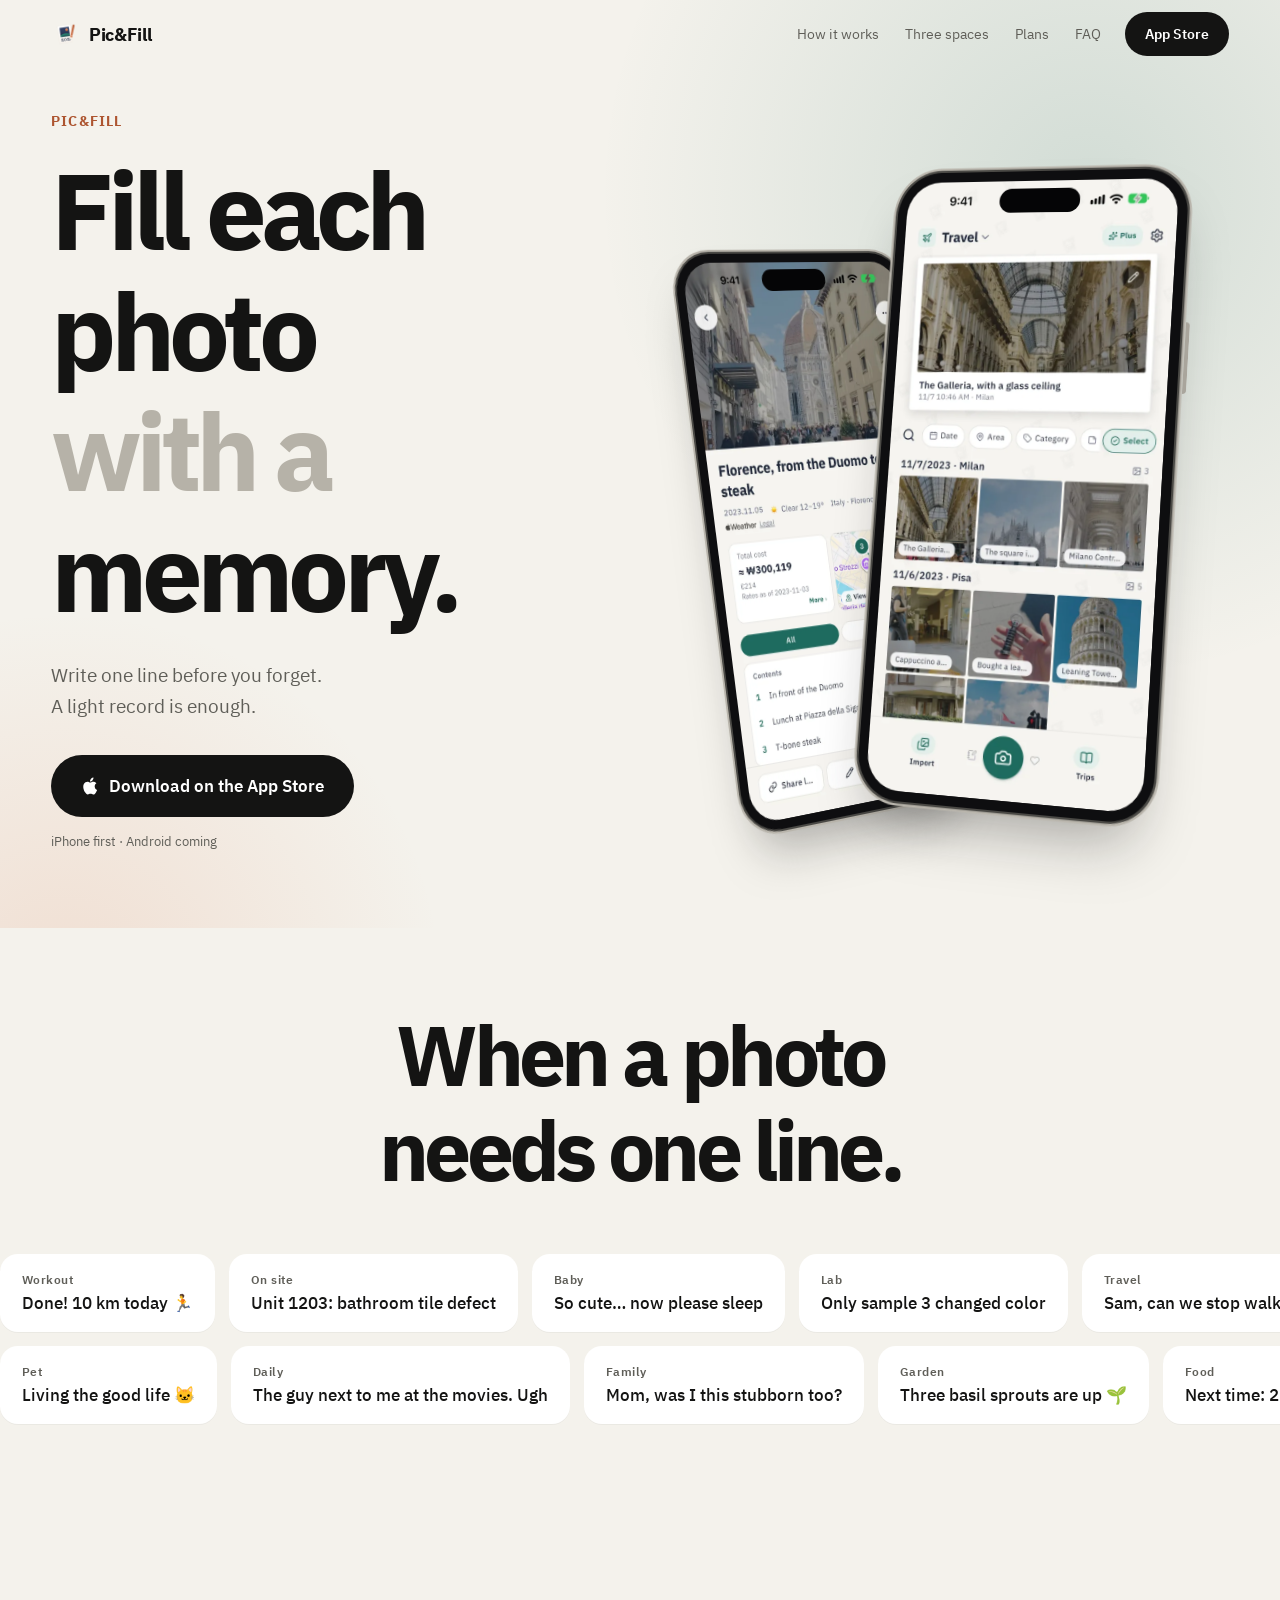
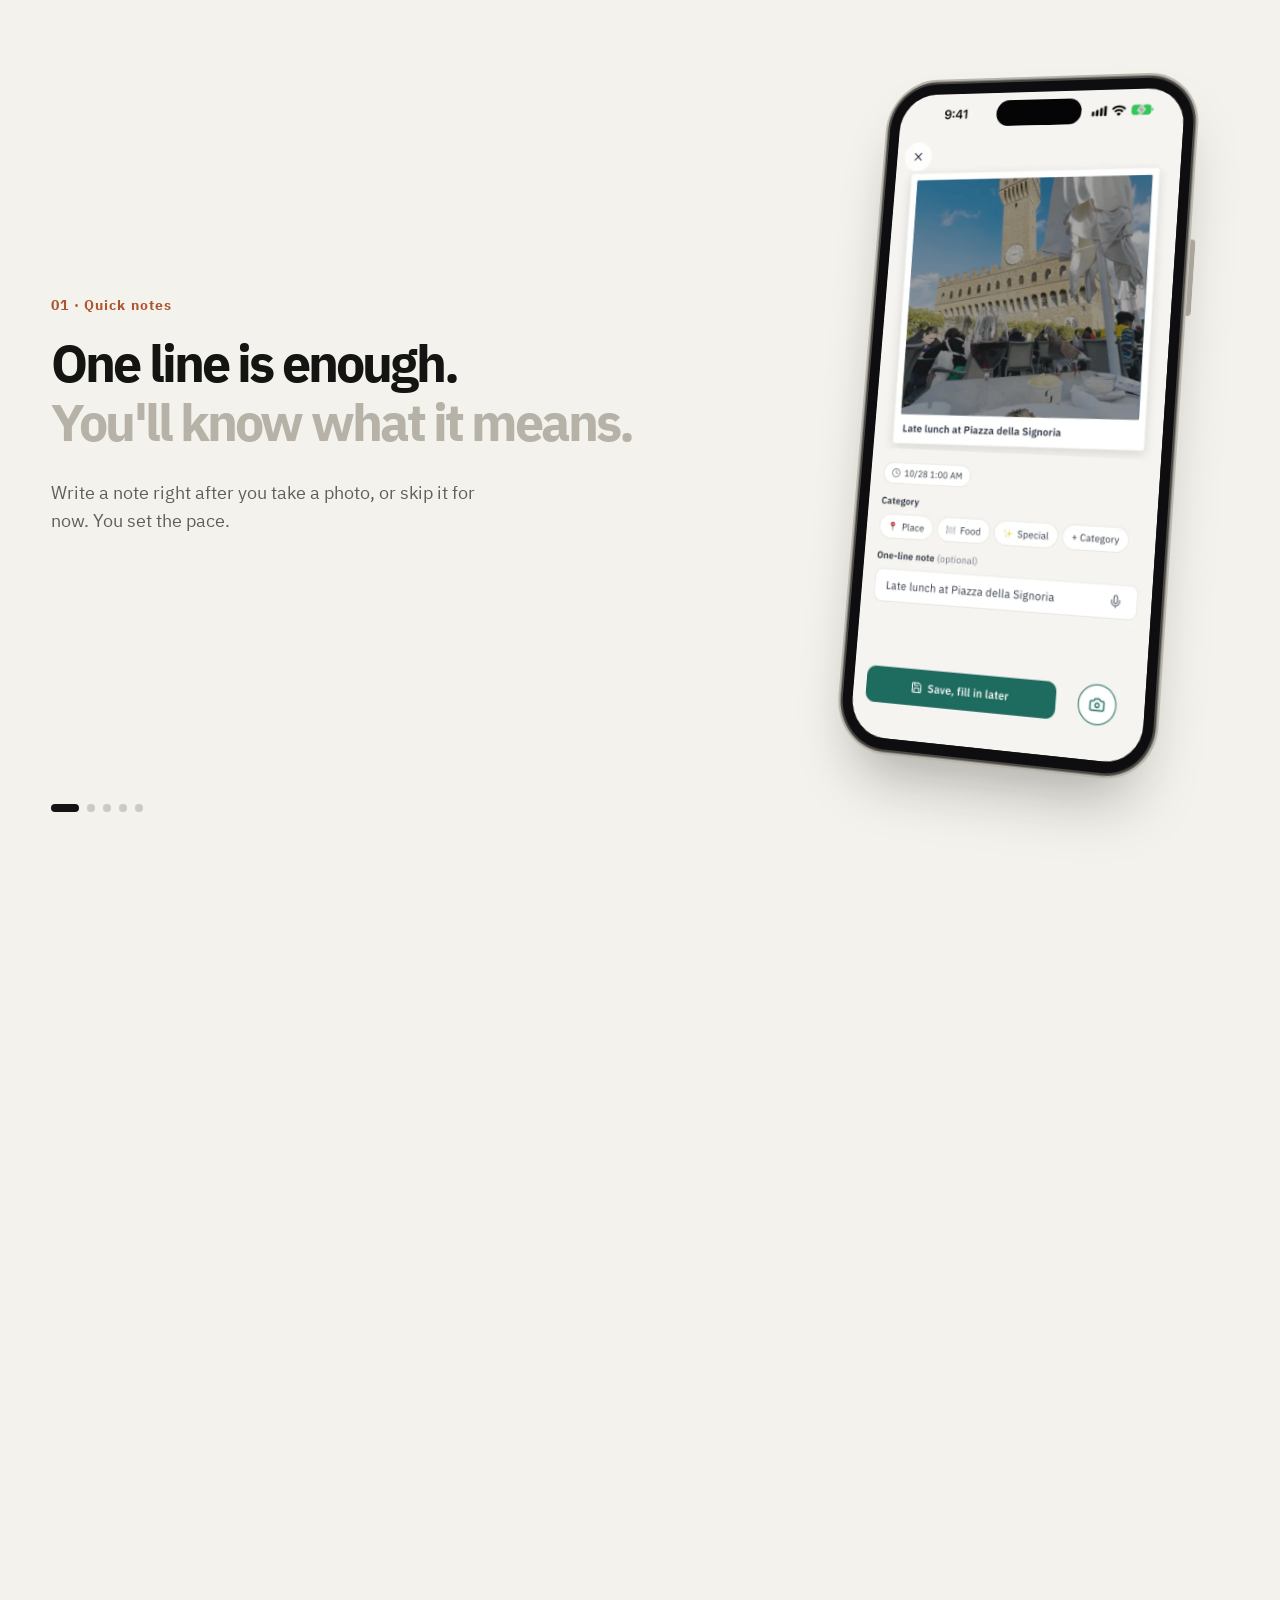
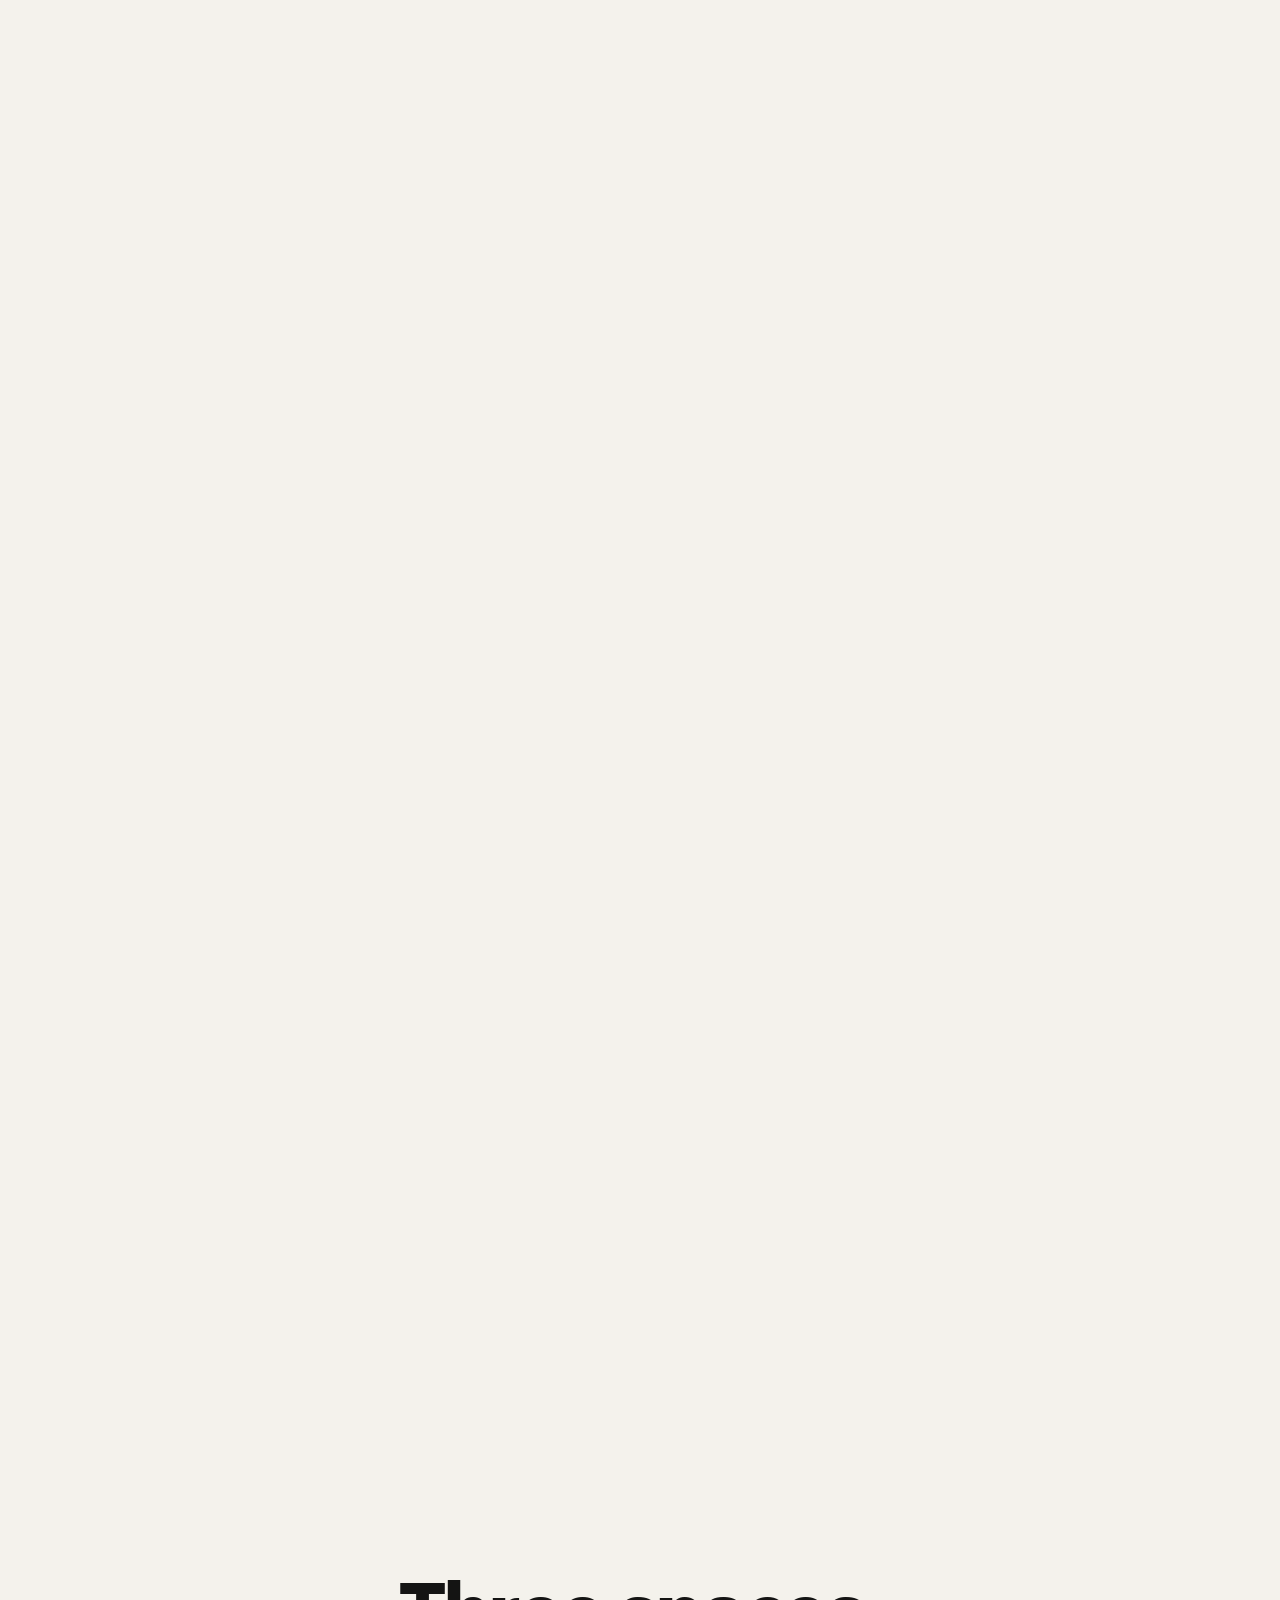
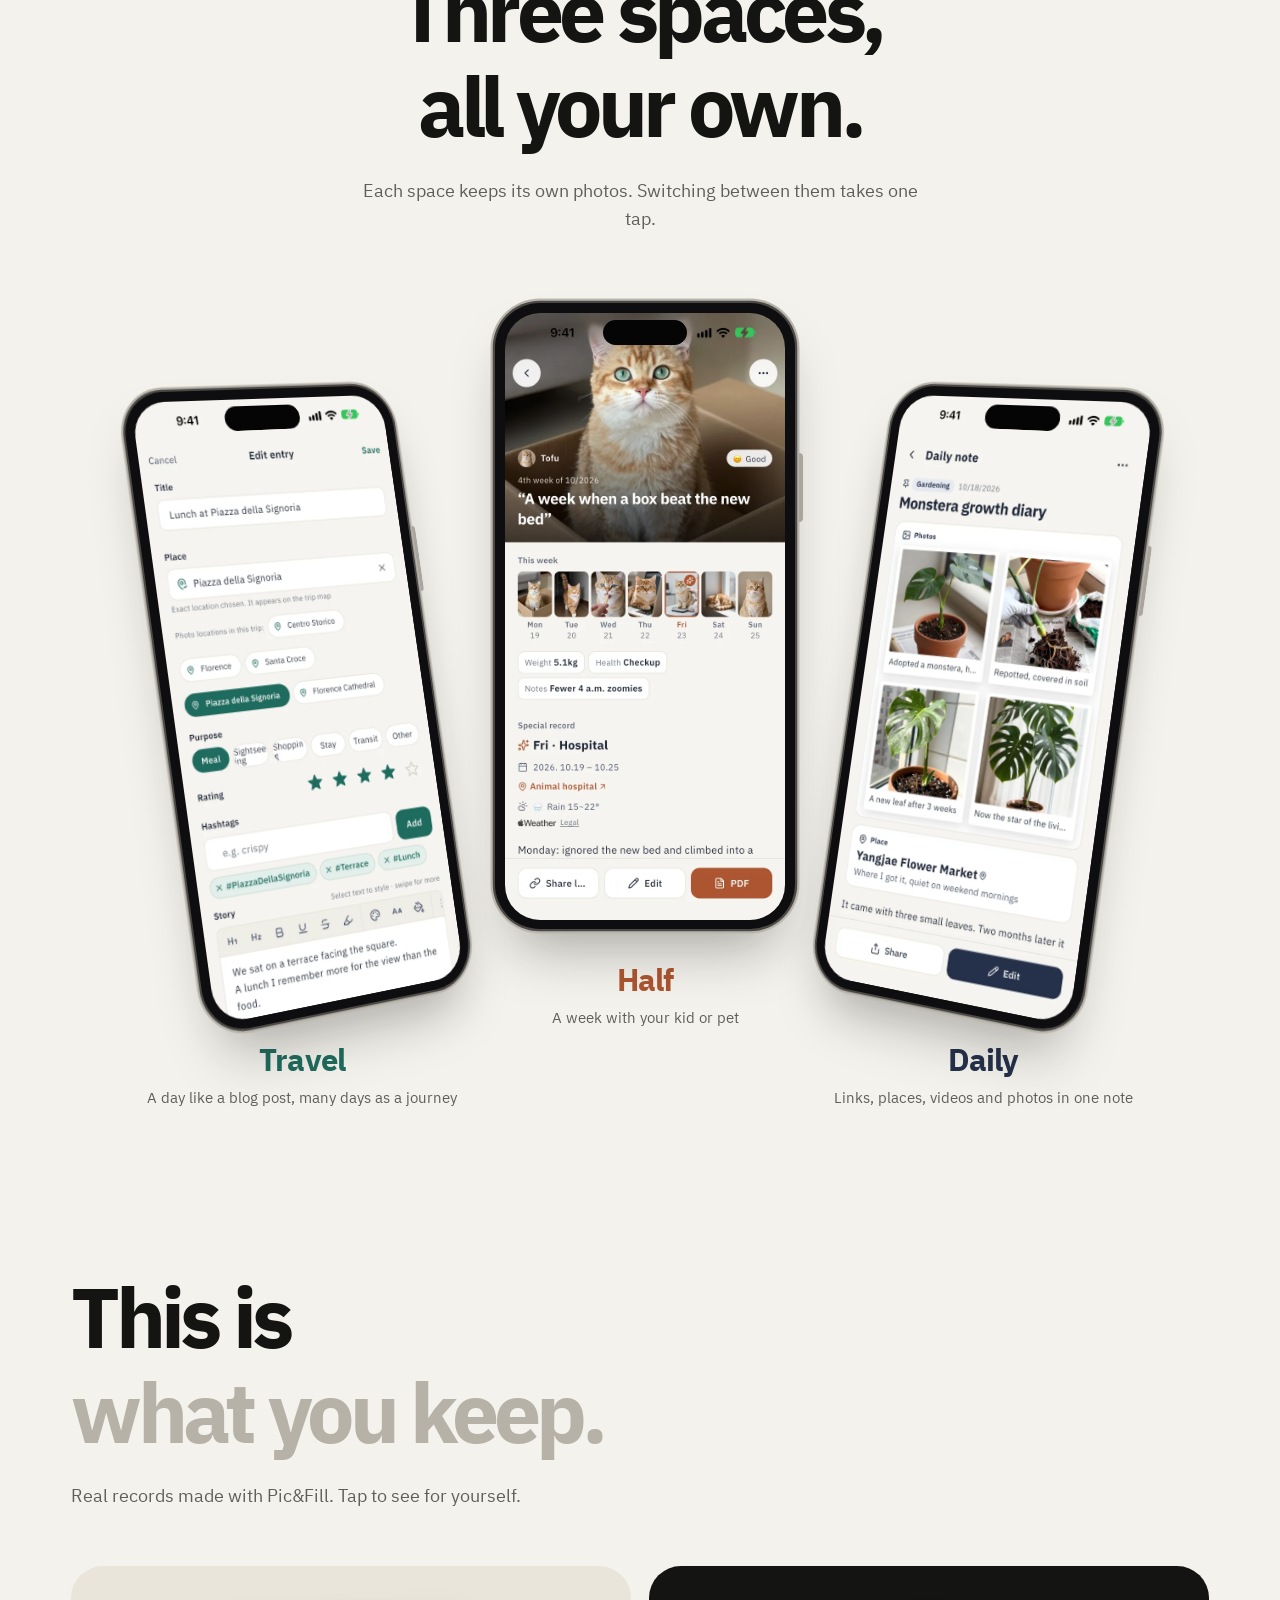
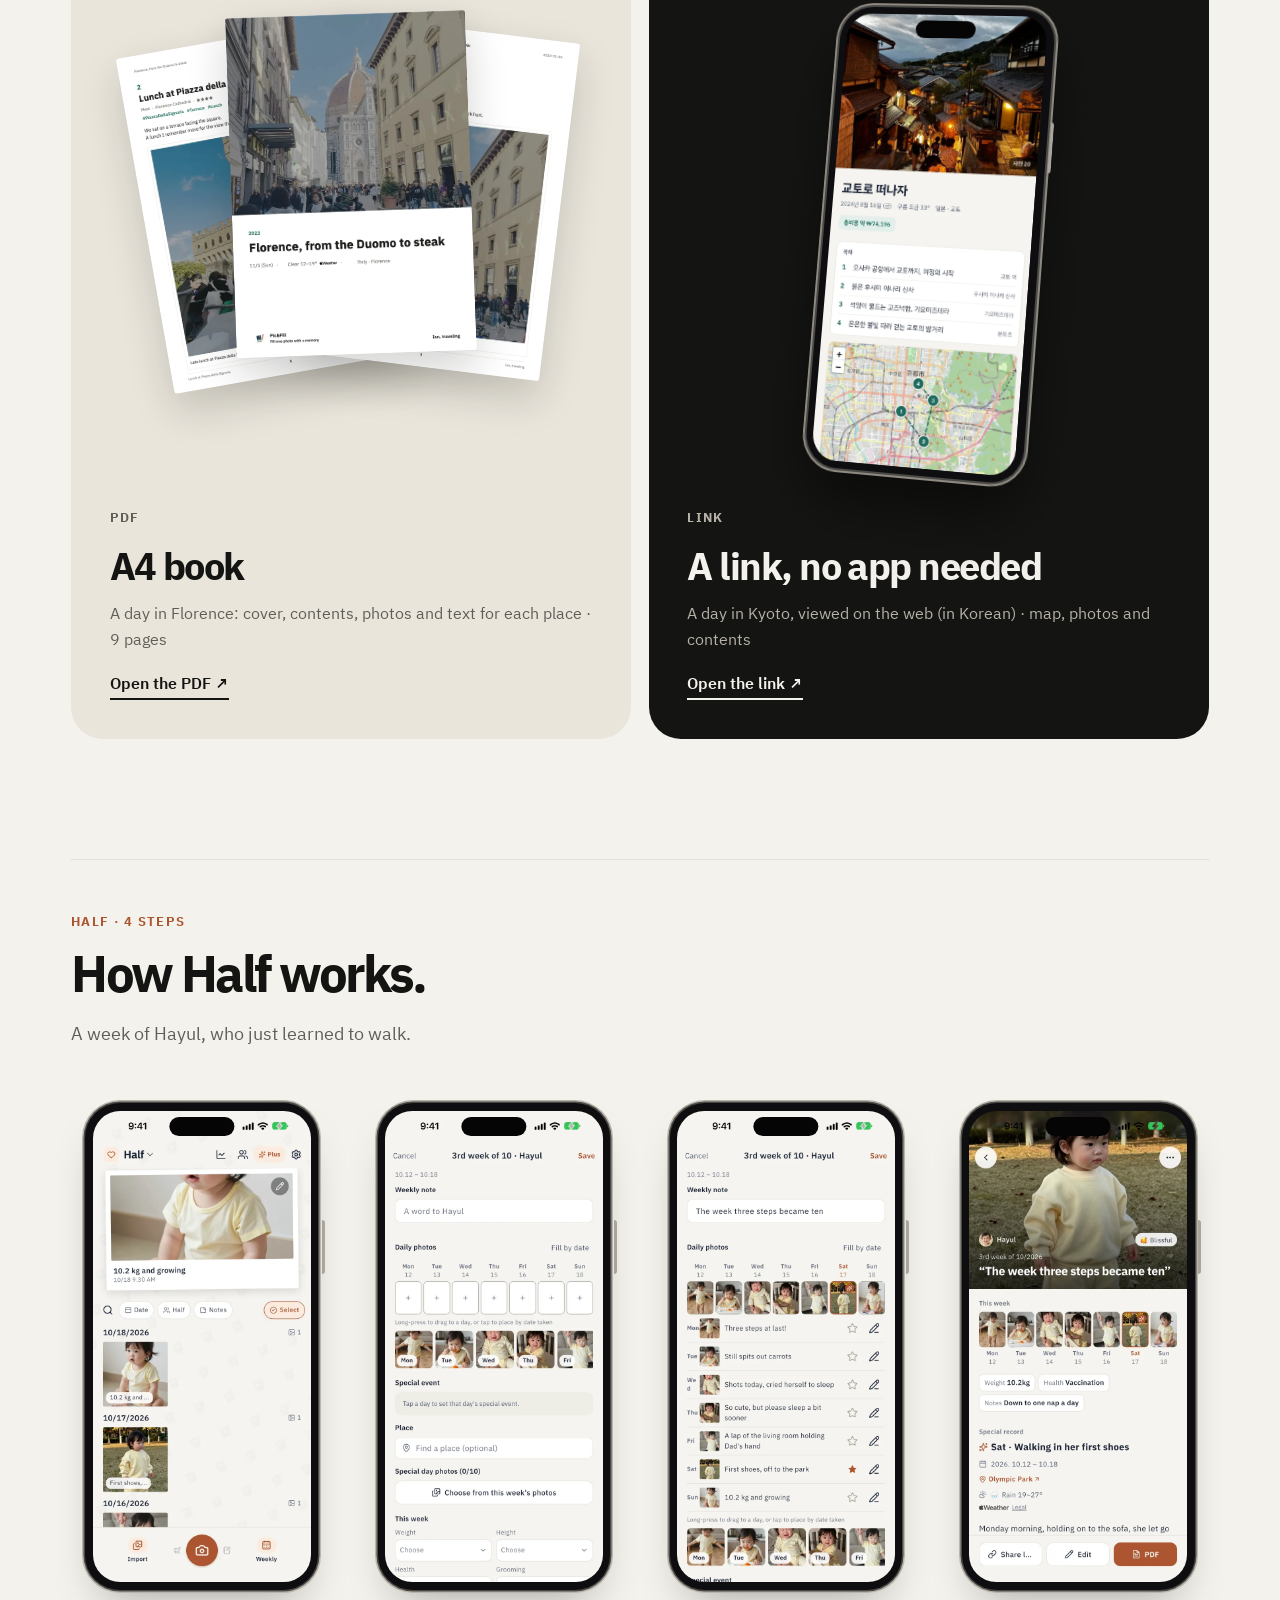
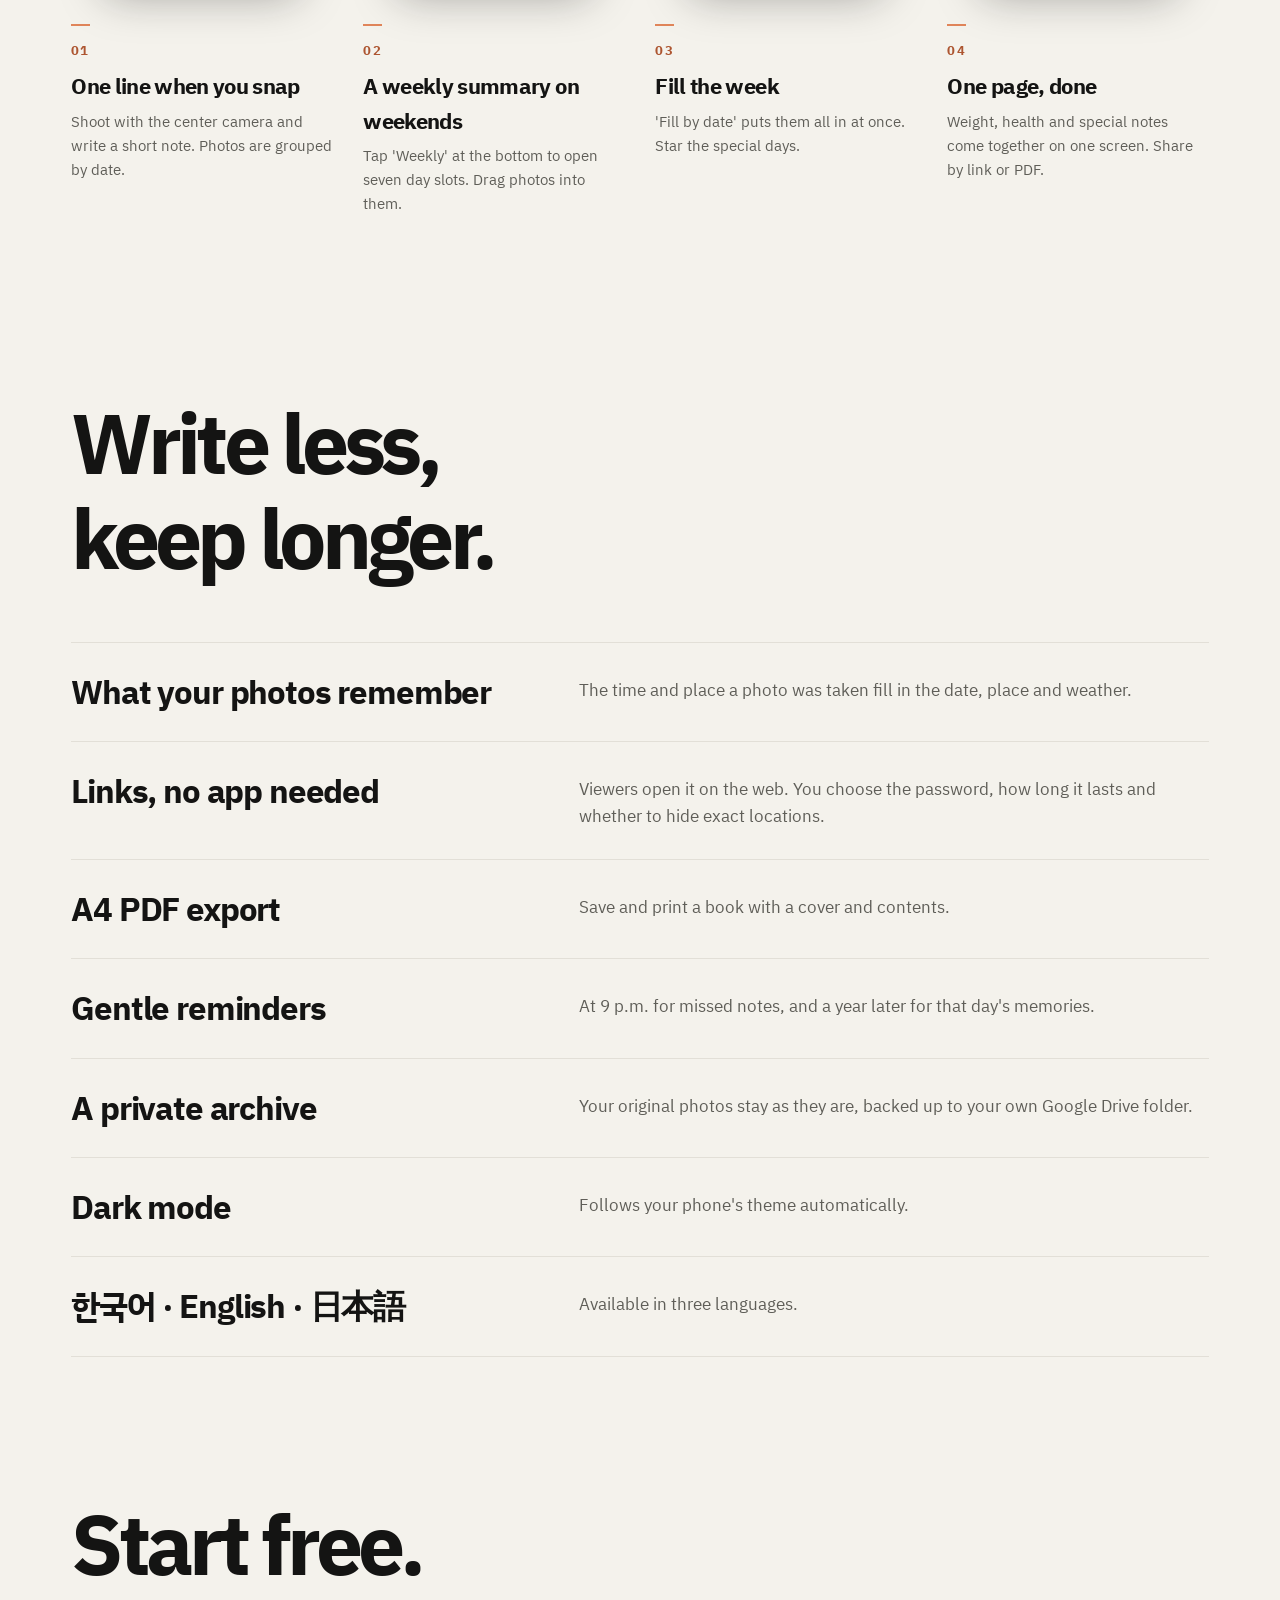
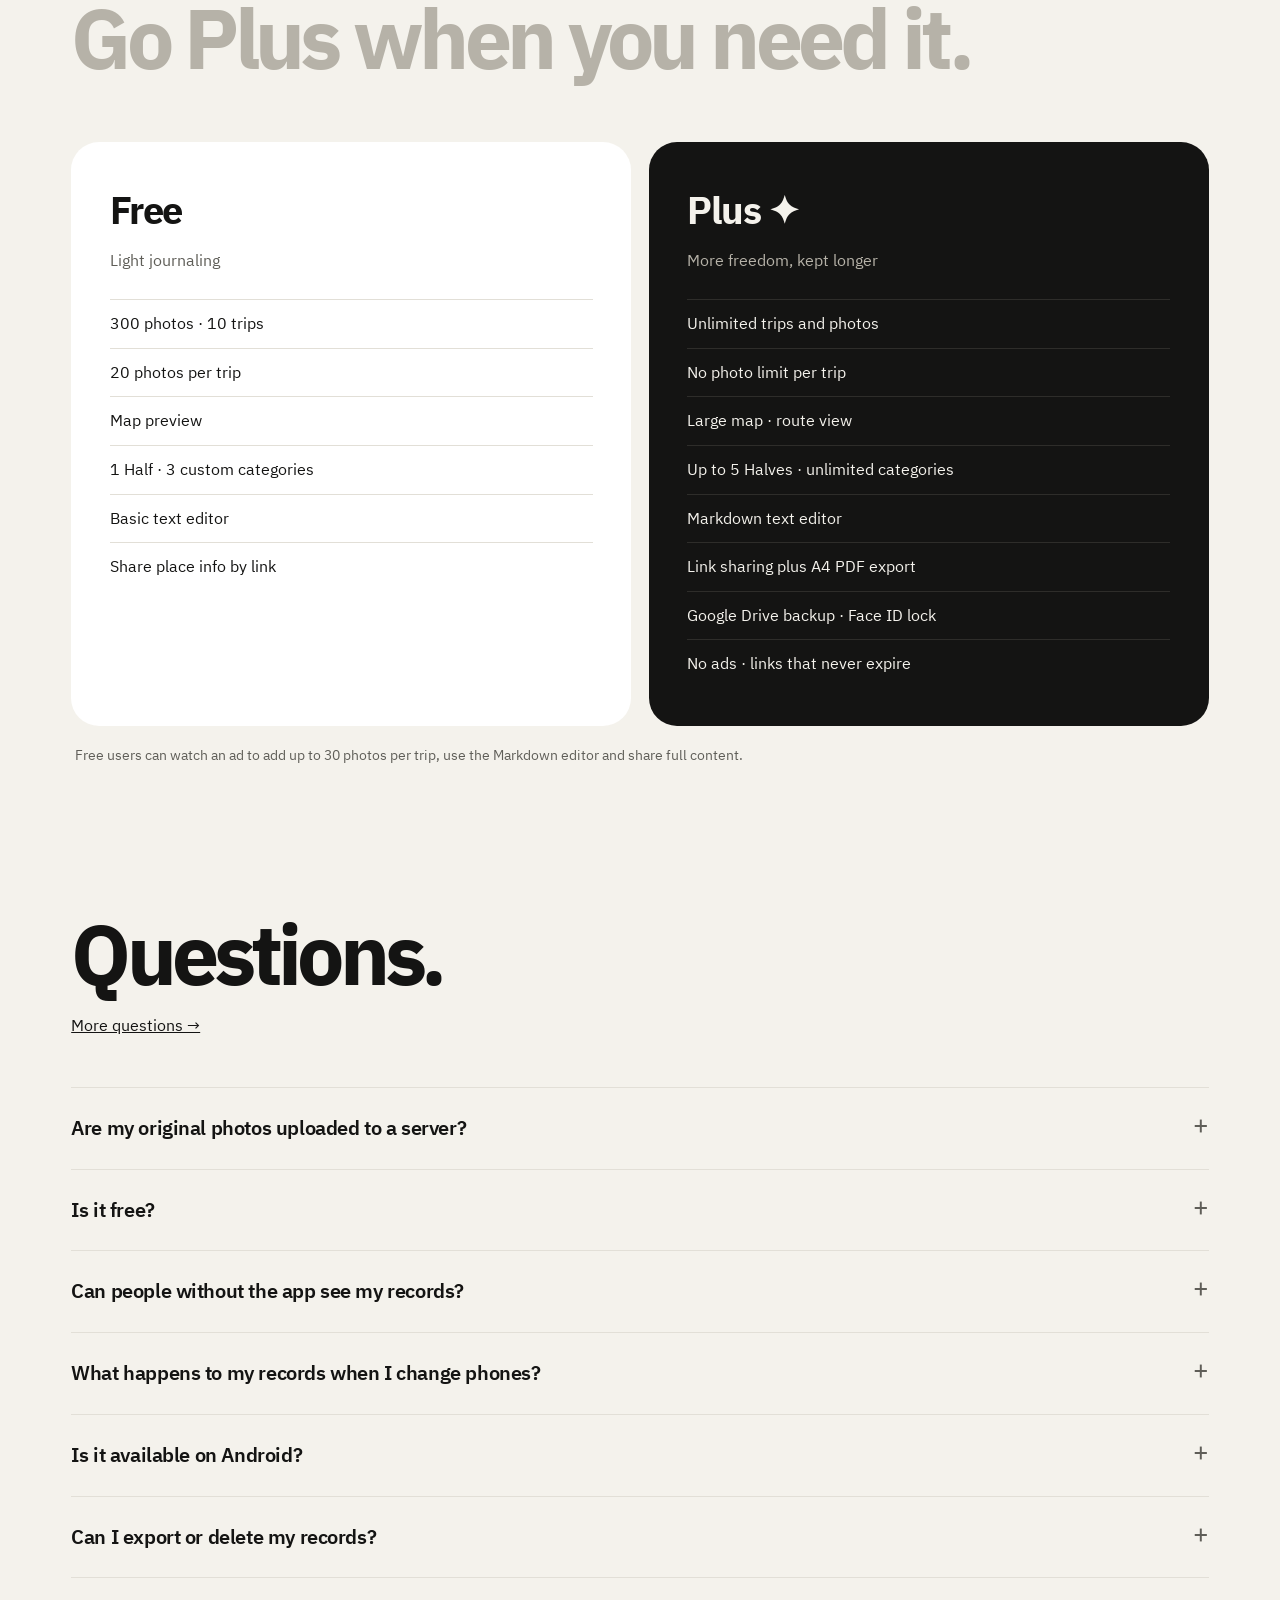
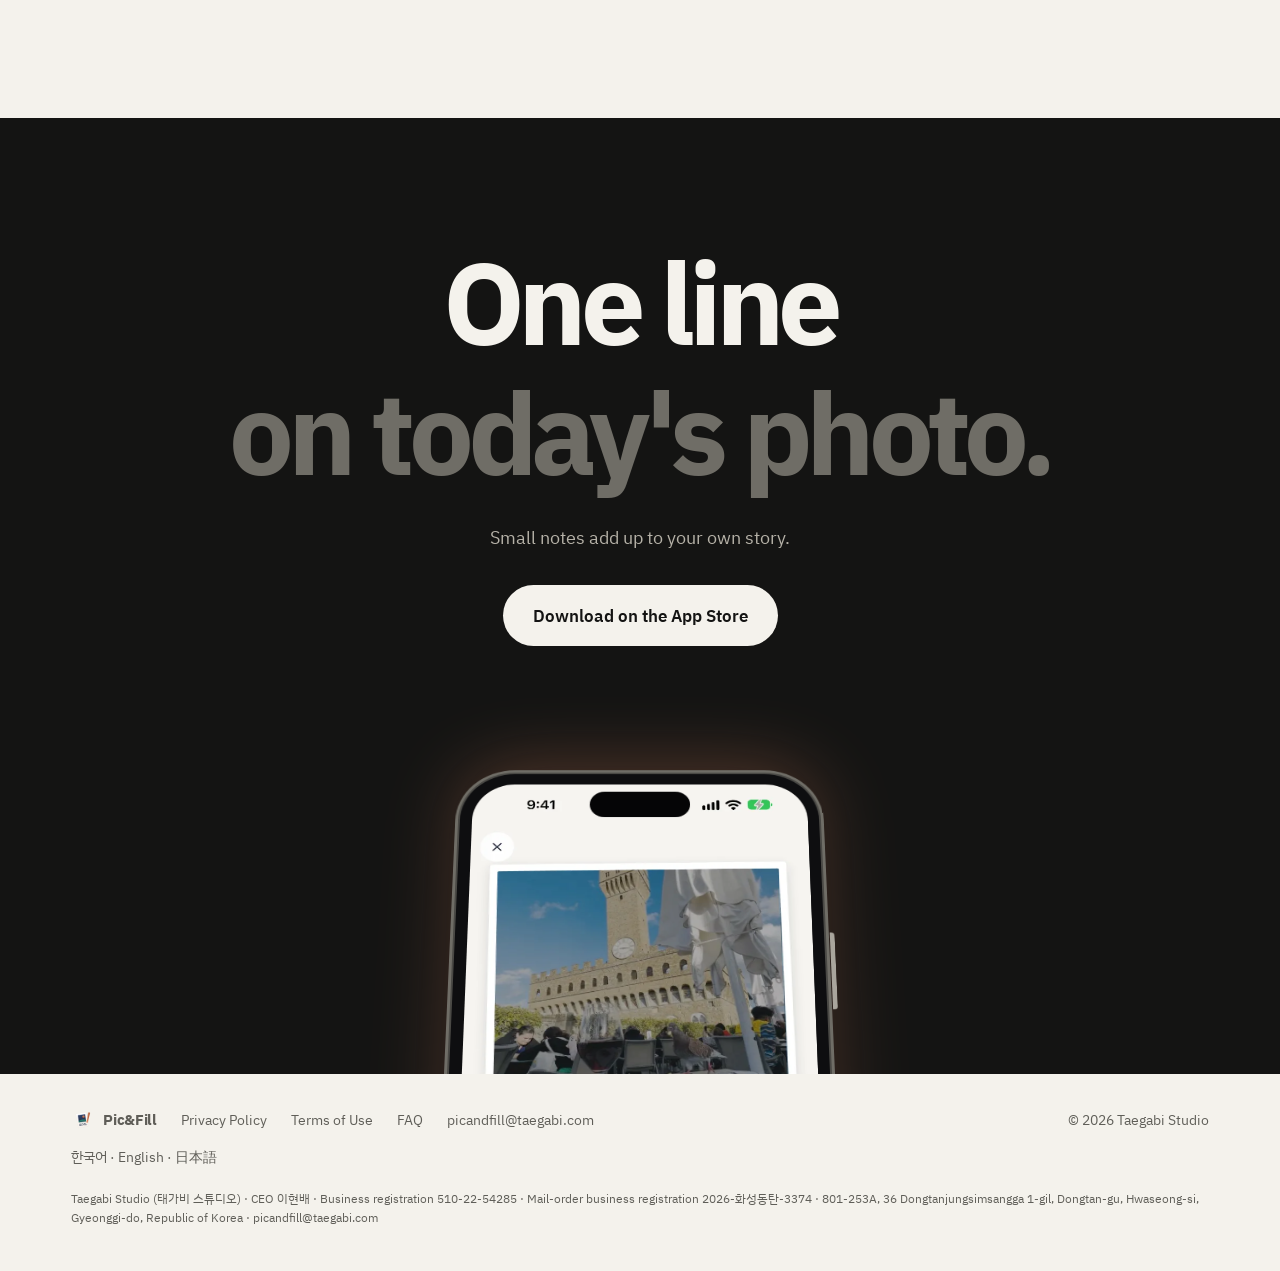
==== en/index.html @ 2394f52c "영어·일본어판 사진을 그 언어 앱 화면으로 (시연 데이터), 피렌체 PDF 예시, 영어 개인정보 표 넘침 Co-Authored-By: Claude Opus 5.5 <noreply@" ====
<!doctype html>
<html lang="en">
<head>
  <meta charset="utf-8">
  <meta name="viewport" content="width=device-width, initial-scale=1">
  <title>Pic&amp;Fill - Fill each photo with a memory</title>
  <meta name="description" content="Write one line on a photo before you forget. Keep trips, kids, pets and everyday moments in your own private journal, and share them by link or A4 PDF.">
  <link rel="canonical" href="https://picandfill.taegabi.com/en/">
  <link rel="alternate" hreflang="ko" href="https://picandfill.taegabi.com/">
  <link rel="alternate" hreflang="en" href="https://picandfill.taegabi.com/en/">
  <link rel="alternate" hreflang="ja" href="https://picandfill.taegabi.com/ja/">
  <link rel="alternate" hreflang="x-default" href="https://picandfill.taegabi.com/en/">
  <meta name="theme-color" content="#F4F2EC">
  <link rel="icon" type="image/png" href="../assets/favicon.png">
  <link rel="apple-touch-icon" href="../assets/apple-touch-icon.png">

  <meta property="og:type" content="website">
  <meta property="og:site_name" content="Pic&amp;Fill">
  <meta property="og:title" content="Pic&amp;Fill - Fill each photo with a memory">
  <meta property="og:description" content="One line when you snap, the rest when you have time. A private photo journal for trips, kids, pets and everyday life.">
  <meta property="og:url" content="https://picandfill.taegabi.com/en/">
  <meta property="og:image" content="https://picandfill.taegabi.com/assets/og.png">
  <meta property="og:image:width" content="1200">
  <meta property="og:image:height" content="630">
  <meta property="og:locale" content="en_US">
  <meta name="twitter:card" content="summary_large_image">

  <link rel="preconnect" href="https://fonts.googleapis.com">
  <link rel="preconnect" href="https://fonts.gstatic.com" crossorigin>
  <link href="https://fonts.googleapis.com/css2?family=IBM+Plex+Sans+KR:wght@400;500;600;700&display=swap" rel="stylesheet">
  <link rel="stylesheet" href="../assets/site.css">

  <script type="application/ld+json">
  {
    "@context": "https://schema.org",
    "@type": "MobileApplication",
    "name": "Pic&Fill",
    "alternateName": "픽앤필",
    "operatingSystem": "iOS",
    "applicationCategory": "LifestyleApplication",
    "description": "A private photo journal: write one line when you take a photo, and fill in the memory with its time and place when you have time.",
    "url": "https://picandfill.taegabi.com/en/",
    "image": "https://picandfill.taegabi.com/assets/app-icon.png",
    "inLanguage": ["ko", "en", "ja"],
    "offers": { "@type": "Offer", "price": "0", "priceCurrency": "USD" }
  }
  </script>
  <script type="application/ld+json">
  {
    "@context": "https://schema.org",
    "@type": "FAQPage",
    "mainEntity": [
      { "@type": "Question", "name": "Are my original photos uploaded to a server?", "acceptedAnswer": { "@type": "Answer", "text": "No. Originals stay in your phone's photo library. The app saves only your notes and a pointer to each photo. Small copies are uploaded only when you share by link, and deleted when you stop sharing." } },
      { "@type": "Question", "name": "Is it free?", "acceptedAnswer": { "@type": "Answer", "text": "Yes. You can record up to 300 photos and 10 trips and share them by link for free. Choose Plus for more records, PDF books or Google Drive backup." } },
      { "@type": "Question", "name": "Can people without the app see my records?", "acceptedAnswer": { "@type": "Answer", "text": "Yes. People open your link in a web browser, no app needed. You can set a password or hide exact locations." } },
      { "@type": "Question", "name": "Is it available on Android?", "acceptedAnswer": { "@type": "Answer", "text": "It's on iPhone first. Android is coming." } }
    ]
  }
  </script>
</head>
<body>

<header class="top" id="top">
  <div class="wrap">
    <a class="brand" href="./" aria-label="Pic&amp;Fill home"><img src="../assets/logo.png" alt="" width="30" height="30">Pic&amp;Fill</a>
    <nav aria-label="On this page">
      <a href="#story">How it works</a>
      <a href="#spaces">Three spaces</a>
      <a href="#plans">Plans</a>
      <a href="#faq">FAQ</a>
    </nav>
    <a class="btn" data-appstore data-track="appstore_header" href="#"><span class="label">App Store</span></a>
  </div>
</header>

<main>
  <section class="hero">
    <div>
      <p class="kicker reveal">PIC&amp;FILL</p>
      <h1 class="reveal d1">Fill each photo<br><span class="soft">with a</span> memory.</h1>
      <p class="lead reveal d2">Write one line before you forget.<br>A light record is enough.</p>
      <div class="reveal d3">
        <a class="btn big" data-appstore data-track="appstore_hero" href="#">
          <svg viewBox="0 0 24 24" aria-hidden="true"><path d="M16.4 12.6c0-2.5 2-3.7 2.1-3.8-1.2-1.7-3-1.9-3.6-2-1.5-.2-3 .9-3.8.9-.8 0-2-.9-3.3-.9-1.7 0-3.3 1-4.2 2.6-1.8 3.1-.5 7.7 1.3 10.2.9 1.2 1.9 2.6 3.2 2.6 1.3-.1 1.8-.8 3.3-.8 1.6 0 2 .8 3.4.8 1.4 0 2.3-1.3 3.1-2.5 1-1.4 1.4-2.8 1.4-2.9 0 0-2.8-1.1-2.9-4.2zM13.9 5.1c.7-.9 1.2-2 1-3.2-1 0-2.3.7-3 1.6-.7.8-1.2 2-1.1 3.1 1.2.1 2.3-.6 3.1-1.5z"/></svg>
          <span class="label">Download on the App Store</span>
        </a>
        <p class="note">iPhone first · Android coming</p>
      </div>
    </div>
    <div class="hero-phones" data-parallax>
      <div class="iphone tilt back reveal d2"><div class="screen"><img src="../assets/en/screens/03.webp" alt="A saved trip: Florence Cathedral, date and weather, a map with numbered pins and contents" width="660" height="1430"></div></div>
      <div class="iphone tilt front reveal d1" style="--ry:-18deg;--rx:6deg;--rz:2deg"><div class="screen"><img src="../assets/en/screens/01.webp" alt="Travel home: Italy trip photos with notes" width="660" height="1430"></div></div>
    </div>
  </section>

  <section class="moments" aria-label="Examples">
    <h2 class="display reveal">When a photo<br>needs one line.</h2>
    <div class="track">
      <div class="memo"><small>Workout</small>Done! 10 km today 🏃</div>
      <div class="memo"><small>On site</small>Unit 1203: bathroom tile defect</div>
      <div class="memo"><small>Baby</small>So cute… now please sleep</div>
      <div class="memo"><small>Lab</small>Only sample 3 changed color</div>
      <div class="memo"><small>Travel</small>Sam, can we stop walking now</div>
      <div class="memo"><small>Friends</small>We're not in our 20s anymore, you know</div>
      <div class="memo"><small>Workout</small>Done! 10 km today 🏃</div>
      <div class="memo"><small>On site</small>Unit 1203: bathroom tile defect</div>
      <div class="memo"><small>Baby</small>So cute… now please sleep</div>
      <div class="memo"><small>Lab</small>Only sample 3 changed color</div>
      <div class="memo"><small>Travel</small>Sam, can we stop walking now</div>
      <div class="memo"><small>Friends</small>We're not in our 20s anymore, you know</div>
    </div>
    <div class="track rev">
      <div class="memo"><small>Pet</small>Living the good life 🐱</div>
      <div class="memo"><small>Daily</small>The guy next to me at the movies. Ugh</div>
      <div class="memo"><small>Family</small>Mom, was I this stubborn too?</div>
      <div class="memo"><small>Garden</small>Three basil sprouts are up 🌱</div>
      <div class="memo"><small>Food</small>Next time: 2nd-floor window seat</div>
      <div class="memo"><small>Travel</small>Leonardo da Vinci, Virgin of the Rocks</div>
      <div class="memo"><small>Daily</small>Don't forgive me for this midnight snack</div>
      <div class="memo"><small>Pet</small>Living the good life 🐱</div>
      <div class="memo"><small>Daily</small>The guy next to me at the movies. Ugh</div>
      <div class="memo"><small>Family</small>Mom, was I this stubborn too?</div>
      <div class="memo"><small>Garden</small>Three basil sprouts are up 🌱</div>
      <div class="memo"><small>Food</small>Next time: 2nd-floor window seat</div>
      <div class="memo"><small>Travel</small>Leonardo da Vinci, Virgin of the Rocks</div>
      <div class="memo"><small>Daily</small>Don't forgive me for this midnight snack</div>
    </div>
  </section>

  <section class="story" id="story" aria-label="How Pic&amp;Fill works">
    <div class="story-stage">
      <div class="story-text">
        <div class="story-step on" style="--accent:var(--peach-ink)"><span class="num">01 · Quick notes</span><h2 class="display">One line is enough.<br><span class="soft">You'll know what it means.</span></h2><p>Write a note right after you take a photo, or skip it for now. You set the pace.</p></div>
        <div class="story-step" style="--accent:var(--travel)"><span class="num">02 · Photos into records</span><h2 class="display">Why you took the photo<br><span class="soft">isn't in the photo.</span></h2><p>Gather photos into your own trip. Trips can grow into a journey.</p></div>
        <div class="story-step" style="--accent:var(--peach-ink)"><span class="num">03 · Your Half</span><h2 class="display">The days worth seeing again<br><span class="soft">aren't only the big ones.</span></h2><p>Moments with your kid or pet, and how you felt, on one page a week. Writing every day is hard for us too.</p></div>
        <div class="story-step" style="--accent:var(--navy)"><span class="num">04 · Everyday life</span><h2 class="display">When you need a note,<br><span class="soft">it's right here.</span></h2><p>Nothing fancy. Write when a photo needs a note. All the useful tools are still there.</p></div>
        <div class="story-step" style="--accent:var(--gold)"><span class="num">05 · Keep it</span><h2 class="display">An offline book.<br><span class="soft">Some things belong on paper.</span></h2><p>Save the records you made with care as an A4 PDF. Or share them by link.</p></div>
      </div>
      <div class="story-phone">
        <div class="iphone tilt" data-story-phone style="--ry:-14deg;--rx:5deg;--rz:2deg">
          <div class="screen">
            <img class="on" src="../assets/en/screens/02.webp" alt="Writing a one-line note right after taking a photo" width="660" height="1430">
            <img src="../assets/en/screens/03.webp" alt="" width="660" height="1430" loading="lazy">
            <img src="../assets/en/screens/04.webp" alt="Half weekly summary: seven cat photos" width="660" height="1430" loading="lazy">
            <img src="../assets/en/screens/05.webp" alt="Daily note: photos and a place in one note" width="660" height="1430" loading="lazy">
            <img src="../assets/en/screens/06.webp" alt="Save as PDF: cover and contents" width="660" height="1430" loading="lazy">
          </div>
        </div>
      </div>
      <div class="story-dots" aria-hidden="true"><i class="on"></i><i></i><i></i><i></i><i></i></div>
    </div>
  </section>

  <section class="spaces" id="spaces">
    <div class="head">
      <h2 class="display reveal">Three spaces,<br>all your own.</h2>
      <p class="reveal d1">Each space keeps its own photos. Switching between them takes one tap.</p>
    </div>
    <div class="fan">
      <figure class="f1 reveal"><div class="iphone tilt"><div class="screen"><img src="../assets/en/screens/travel.webp" alt="Travel space: filling in a lunch stop in Florence" width="660" height="1430" loading="lazy"></div></div>
        <figcaption><b class="dot-travel">Travel</b><span>A day like a blog post, many days as a journey</span></figcaption></figure>
      <figure class="f2 reveal d1"><div class="iphone tilt"><div class="screen"><img src="../assets/en/screens/04.webp" alt="Half space weekly summary" width="660" height="1430" loading="lazy"></div></div>
        <figcaption><b class="dot-half">Half</b><span>A week with your kid or pet</span></figcaption></figure>
      <figure class="f3 reveal d2"><div class="iphone tilt"><div class="screen"><img src="../assets/en/screens/05.webp" alt="Daily space note" width="660" height="1430" loading="lazy"></div></div>
        <figcaption><b class="dot-daily">Daily</b><span>Links, places, videos and photos in one note</span></figcaption></figure>
    </div>
  </section>

  <section class="samples" id="samples">
    <div class="wrap">
      <h2 class="display reveal">This is<br><span class="soft">what you keep.</span></h2>
      <p class="samples-lead reveal d1">Real records made with Pic&amp;Fill. Tap to see for yourself.</p>
      <div class="sample-grid">
        <a class="sample-card reveal" href="../assets/en/sample/picandfill-florence.pdf" target="_blank" rel="noopener" data-track="sample_pdf">
          <div class="paper-stack" aria-hidden="true">
            <img class="p3" src="../assets/en/sample/pdf5.webp" alt="" width="600" height="849" loading="lazy">
            <img class="p2" src="../assets/en/sample/pdf3.webp" alt="" width="600" height="849" loading="lazy">
            <img class="p1" src="../assets/en/sample/pdf1.webp" alt="" width="600" height="849" loading="lazy">
          </div>
          <div class="sample-text"><span class="num">PDF</span><h3>A4 book</h3><p>A day in Florence: cover, contents, photos and text for each place · 9 pages</p><span class="go">Open the PDF ↗</span></div>
        </a>
        <a class="sample-card dark reveal d1" href="https://picandfill.web.app/s/jlXsuRmwK4Yz7LydBmc1lw" target="_blank" rel="noopener" data-track="sample_link">
          <div class="sample-phone"><div class="iphone tilt"><div class="screen"><img src="../assets/sample/link.webp" alt="The Kyoto trip opened from a share link" width="660" height="1430" loading="lazy"></div></div></div>
          <div class="sample-text"><span class="num">LINK</span><h3>A link, no app needed</h3><p>A day in Kyoto, viewed on the web (in Korean) · map, photos and contents</p><span class="go">Open the link ↗</span></div>
        </a>
      </div>

      <div class="steps-head reveal">
        <span class="num dot-half">HALF · 4 STEPS</span>
        <h3>How Half works.</h3>
        <p>A week of Hayul, who just learned to walk.</p>
      </div>
      <ol class="steps">
        <li class="reveal">
          <div class="iphone"><div class="screen"><img src="../assets/en/half/01.webp" alt="Half home: photos and one-line notes grouped by date" width="660" height="1434" loading="lazy"></div></div>
          <span class="step-no">01</span><h4>One line when you snap</h4>
          <p>Shoot with the center camera and write a short note. Photos are grouped by date.</p>
        </li>
        <li class="reveal d1">
          <div class="iphone"><div class="screen"><img src="../assets/en/half/02.webp" alt="Writing a weekly summary: seven empty day slots" width="660" height="1434" loading="lazy"></div></div>
          <span class="step-no">02</span><h4>A weekly summary on weekends</h4>
          <p>Tap 'Weekly' at the bottom to open seven day slots. Drag photos into them.</p>
        </li>
        <li class="reveal d2">
          <div class="iphone"><div class="screen"><img src="../assets/en/half/03.webp" alt="A weekly summary with photos and notes for each day" width="660" height="1434" loading="lazy"></div></div>
          <span class="step-no">03</span><h4>Fill the week</h4>
          <p>'Fill by date' puts them all in at once. Star the special days.</p>
        </li>
        <li class="reveal d3">
          <div class="iphone"><div class="screen"><img src="../assets/en/half/04.webp" alt="A finished week: daily photos, weight and special notes" width="660" height="1434" loading="lazy"></div></div>
          <span class="step-no">04</span><h4>One page, done</h4>
          <p>Weight, health and special notes come together on one screen. Share by link or PDF.</p>
        </li>
      </ol>
    </div>
  </section>

  <section class="features" id="features">
    <div class="wrap">
      <h2 class="display reveal" style="margin-bottom:56px">Write less,<br>keep longer.</h2>
      <div class="feature-list">
        <div class="feature-row reveal"><h3>What your photos remember</h3><p>The time and place a photo was taken fill in the date, place and weather.</p></div>
        <div class="feature-row reveal"><h3>Links, no app needed</h3><p>Viewers open it on the web. You choose the password, how long it lasts and whether to hide exact locations.</p></div>
        <div class="feature-row reveal"><h3>A4 PDF export</h3><p>Save and print a book with a cover and contents.</p></div>
        <div class="feature-row reveal"><h3>Gentle reminders</h3><p>At 9 p.m. for missed notes, and a year later for that day's memories.</p></div>
        <div class="feature-row reveal"><h3>A private archive</h3><p>Your original photos stay as they are, backed up to your own Google Drive folder.</p></div>
        <div class="feature-row reveal"><h3>Dark mode</h3><p>Follows your phone's theme automatically.</p></div>
        <div class="feature-row reveal"><h3>한국어 · English · 日本語</h3><p>Available in three languages.</p></div>
      </div>
    </div>
  </section>

  <section class="plans" id="plans">
    <div class="wrap">
      <h2 class="display reveal">Start free.<br><span style="color:#B6B2A8">Go Plus when you need it.</span></h2>
      <div class="plan-grid">
        <div class="plan reveal">
          <h3>Free</h3>
          <p class="tag">Light journaling</p>
          <ul>
            <li>300 photos · 10 trips</li>
            <li>20 photos per trip</li>
            <li>Map preview</li>
            <li>1 Half · 3 custom categories</li>
            <li>Basic text editor</li>
            <li>Share place info by link</li>
          </ul>
        </div>
        <div class="plan plus reveal d1">
          <h3>Plus ✦</h3>
          <p class="tag">More freedom, kept longer</p>
          <ul>
            <li>Unlimited trips and photos</li>
            <li>No photo limit per trip</li>
            <li>Large map · route view</li>
            <li>Up to 5 Halves · unlimited categories</li>
            <li>Markdown text editor</li>
            <li>Link sharing plus A4 PDF export</li>
            <li>Google Drive backup · Face ID lock</li>
            <li>No ads · links that never expire</li>
          </ul>
        </div>
      </div>
      <p class="plan-note reveal">Free users can watch an ad to add up to 30 photos per trip, use the Markdown editor and share full content.</p>
    </div>
  </section>

  <section class="faq" id="faq">
    <div class="wrap">
      <h2 class="display reveal">Questions.</h2>
      <p class="reveal" style="margin:12px 0 0"><a href="faq">More questions →</a></p>
      <details><summary>Are my original photos uploaded to a server?</summary><p>No. Originals stay in your phone's photo library. The app saves only your notes and a pointer to each photo. Small copies are uploaded only when you share by link, and deleted when you stop sharing.</p></details>
      <details><summary>Is it free?</summary><p>Yes. You can record up to 300 photos and 10 trips and share them by link for free. Choose Plus for more records, PDF books or Google Drive backup.</p></details>
      <details><summary>Can people without the app see my records?</summary><p>Yes. People open your link in a web browser, no app needed. You can set a password or hide exact locations.</p></details>
      <details><summary>What happens to my records when I change phones?</summary><p>Sign in with the same Google or Apple account and your records are all there. With Plus Google Drive backup, your photos show up on the new phone too.</p></details>
      <details><summary>Is it available on Android?</summary><p>It's on iPhone first. Android is coming.</p></details>
      <details><summary>Can I export or delete my records?</summary><p>Yes. In Settings you can export all your records as a file, and delete your account and records at once.</p></details>
    </div>
  </section>

  <section class="cta">
    <h2 class="display reveal">One line<br><span class="soft">on today's photo.</span></h2>
    <p class="reveal d1">Small notes add up to your own story.</p>
    <a class="btn big reveal d2" data-appstore data-track="appstore_bottom" href="#"><span class="label">Download on the App Store</span></a>
    <div class="peek reveal d2"><div class="iphone tilt"><div class="screen"><img src="../assets/en/screens/02.webp" alt="" width="660" height="1430" loading="lazy"></div></div></div>
  </section>
</main>

<footer>
  <div class="wrap">
    <a href="./" class="brand" style="font-size:15px"><img src="../assets/logo.png" alt="" width="24" height="24" style="width:24px;height:24px">Pic&amp;Fill</a>
    <a href="privacy" data-track="privacy">Privacy Policy</a>
    <a href="terms" data-track="terms">Terms of Use</a>
    <a href="faq">FAQ</a><a href="mailto:picandfill@taegabi.com">picandfill@taegabi.com</a><span class="copy">© 2026 Taegabi Studio</span>
    <p class="langs"><a href="../">한국어</a> · <a href="./">English</a> · <a href="../ja/">日本語</a></p>
  <p class="biz">Taegabi Studio (태가비 스튜디오) · CEO 이현배 · Business registration 510-22-54285 · Mail-order business registration 2026-화성동탄-3374 · 801-253A, 36 Dongtanjungsimsangga 1-gil, Dongtan-gu, Hwaseong-si, Gyeonggi-do, Republic of Korea · picandfill@taegabi.com</p></div>
</footer>

<script src="../assets/site.js"></script>
</body>
</html>
---- assets/site.css ----
:root {
  --bg: #F4F2EC; --card: #FFFFFF; --ink: #141413; --sub: #5F5E58; --line: #E2DFD7;
  --travel: #1F6B5E; --peach: #E0855A; --peach-ink: #AD5530; --navy: #24304A; --gold: #B8862E;
  --font: "IBM Plex Sans KR", -apple-system, "Apple SD Gothic Neo", "Malgun Gothic", sans-serif;
  --gutter: clamp(16px, 4vw, 56px);
}
* { box-sizing: border-box; }
html { scroll-behavior: smooth; }
body { margin: 0; background: var(--bg); color: var(--ink); font-family: var(--font); line-height: 1.6; word-break: keep-all; overflow-x: clip; -webkit-font-smoothing: antialiased; }
img { max-width: 100%; display: block; }
a { color: inherit; }
.wrap { max-width: 1240px; margin: 0 auto; padding: 0 var(--gutter); }

/* ── 머리 ── */
.top { position: fixed; inset: 0 0 auto; z-index: 20; transition: background .3s, backdrop-filter .3s; }
.top.scrolled { background: rgba(244, 242, 236, .8); backdrop-filter: blur(16px); -webkit-backdrop-filter: blur(16px); }
.top .wrap { display: flex; align-items: center; gap: 24px; height: 68px; max-width: none; }
.brand { display: flex; align-items: center; gap: 8px; font-weight: 700; font-size: 18px; text-decoration: none; letter-spacing: -0.02em; }
.brand img { width: 30px; height: 30px; }
.top nav { display: flex; gap: 26px; margin-left: auto; font-size: 14px; }
.top nav a { text-decoration: none; color: var(--sub); }
.top nav a:hover { color: var(--ink); }
@media (max-width: 760px) { .top nav { display: none; } .top .btn { margin-left: auto; } }

/* ── 버튼 ── */
.btn { display: inline-flex; align-items: center; gap: 8px; padding: 11px 20px; border-radius: 999px; background: var(--ink); color: #fff; text-decoration: none; font-weight: 600; font-size: 14px; white-space: nowrap; transition: transform .2s, box-shadow .2s; cursor: pointer; border: 0; }
.btn:hover { transform: translateY(-2px); box-shadow: 0 10px 24px rgba(0,0,0,.18); }
.btn.big { padding: 17px 30px; font-size: 17px; }
.btn svg { width: 20px; height: 20px; fill: currentColor; }
.btn.soon { background: #3C3B37; cursor: default; }
.btn.soon:hover { transform: none; box-shadow: none; }

/* ── 아이폰 목업 (CSS로 그림: 티타늄 테두리 · 검은 베젤 · 다이내믹 아일랜드) ── */
.iphone { --w: 300px; position: relative; width: var(--w); aspect-ratio: 1290 / 2796; border-radius: calc(var(--w) * .16); padding: calc(var(--w) * .035);
  background: #0E0E10; box-shadow: 0 0 0 calc(var(--w) * .008) #4A4945, 0 0 0 calc(var(--w) * .016) #B9B5AC, 0 calc(var(--w) * .12) calc(var(--w) * .2) calc(var(--w) * -.06) rgba(20, 20, 19, .35);
  box-sizing: content-box; }
.iphone .screen { position: relative; width: 100%; height: 100%; border-radius: calc(var(--w) * .125); overflow: hidden; background: #000; }
.iphone .screen img { position: absolute; inset: 0; width: 100%; height: 100%; object-fit: cover; transition: opacity .6s ease, transform .8s cubic-bezier(.2,.8,.2,1); }
.iphone::before { content: ''; position: absolute; z-index: 2; left: 50%; top: calc(var(--w) * .062); width: calc(var(--w) * .3); height: calc(var(--w) * .088); transform: translateX(-50%); border-radius: 999px; background: #050506; }
.iphone::after { content: ''; position: absolute; right: calc(var(--w) * -.03); top: 24%; width: calc(var(--w) * .014); height: 11%; border-radius: 0 4px 4px 0; background: #A9A59C; }
.tilt { transform: perspective(1800px) rotateY(var(--ry, -24deg)) rotateX(var(--rx, 8deg)) rotateZ(var(--rz, 3deg)); transform-style: preserve-3d; transition: transform .9s cubic-bezier(.2,.8,.2,1); }

/* ── 첫 화면 ── */
.hero { position: relative; min-height: 100svh; padding: 110px var(--gutter) 64px; display: grid; grid-template-columns: minmax(0, 1.05fr) minmax(0, .95fr); align-items: center; gap: 24px; overflow: hidden; }
.hero::before { content: ''; position: absolute; width: 90vmax; height: 90vmax; right: -30vmax; top: -30vmax; border-radius: 50%; background: radial-gradient(circle, rgba(31,107,94,.16), transparent 60%); z-index: -1; }
.hero::after { content: ''; position: absolute; width: 70vmax; height: 70vmax; left: -30vmax; bottom: -40vmax; border-radius: 50%; background: radial-gradient(circle, rgba(224,133,90,.18), transparent 60%); z-index: -1; }
.kicker { font-size: 14px; font-weight: 700; letter-spacing: .08em; color: var(--peach-ink); margin: 0 0 18px; }
h1, .display { font-weight: 700; letter-spacing: -0.055em; line-height: 1.12; margin: 0; }
h1 { font-size: clamp(64px, 10.4vw, 176px); }
h1 .soft { color: #B6B2A8; }
.lead { font-size: clamp(17px, 1.5vw, 21px); color: var(--sub); margin: 28px 0 34px; max-width: 30em; }
.hero .note { margin-top: 14px; font-size: 13px; color: var(--sub); }
.hero-phones { position: relative; height: min(78svh, 760px); }
.hero-phones .iphone { position: absolute; }
.hero-phones .front { --w: min(27vw, 330px, 32svh); left: 34%; top: 4%; z-index: 2; }
.hero-phones .back { --w: min(23vw, 290px, 28svh); left: 2%; top: 16%; --ry: 32deg; --rx: 6deg; --rz: -5deg; opacity: .96; }
@media (max-width: 900px) {
  .hero { grid-template-columns: 1fr; padding-top: 100px; text-align: left; }
  .hero-phones { height: 128vw; max-height: 640px; }
  .hero-phones .front { --w: 46vw; left: 40%; top: 0; }
  .hero-phones .back { --w: 40vw; left: 4%; top: 10%; }
}

/* ── 스크롤 이야기: 고정된 아이폰 속 화면이 바뀜 ── */
.story { position: relative; height: 520svh; }
.story-stage { position: sticky; top: 0; height: 100svh; display: grid; grid-template-columns: minmax(0, 1fr) minmax(0, 1fr); align-items: center; gap: 40px; padding: 80px var(--gutter) 40px; max-width: 1340px; margin: 0 auto; }
.story-text { position: relative; min-height: 50svh; }
.story-step { position: absolute; inset: 0; display: flex; flex-direction: column; justify-content: center; opacity: 0; transform: translateY(40px); transition: opacity .6s ease, transform .7s cubic-bezier(.2,.8,.2,1); pointer-events: none; }
.story-step.on { opacity: 1; transform: none; pointer-events: auto; }
.story-step .num { font-size: 14px; font-weight: 700; letter-spacing: .08em; color: var(--accent, var(--travel)); margin-bottom: 18px; }
.display { font-size: clamp(44px, 6.6vw, 108px); }
.story-step p { font-size: clamp(16px, 1.4vw, 20px); color: var(--sub); margin: 26px 0 0; max-width: 26em; }
.story-phone { display: flex; justify-content: center; }
.story-phone .iphone { --w: min(30vw, 340px, 34svh); }
.story-phone .screen img { opacity: 0; transform: scale(1.04); }
.story-phone .screen img.on { opacity: 1; transform: none; }
.story-dots { position: absolute; left: var(--gutter); bottom: 32px; display: flex; gap: 8px; }
.story-dots i { width: 8px; height: 8px; border-radius: 4px; background: rgba(20,20,19,.18); transition: width .3s, background .3s; }
.story-dots i.on { width: 28px; background: var(--ink); }
@media (max-width: 900px) {
  .story-stage { grid-template-columns: 1fr; grid-template-rows: auto 1fr; gap: 12px; padding-top: 84px; align-items: start; }
  .story-text { min-height: 34svh; }
  .display { font-size: clamp(38px, 11vw, 64px); }
  .story-phone .iphone { --w: min(54vw, 30svh); }
  .story-dots { bottom: 18px; }
}

/* ── 세 공간 ── */
.spaces { padding: 140px 0 120px; overflow: hidden; }
.spaces .head { text-align: center; padding: 0 var(--gutter); }
.spaces .head p { color: var(--sub); font-size: clamp(16px, 1.4vw, 20px); margin: 22px auto 0; max-width: 32em; }
.fan { display: flex; justify-content: center; align-items: flex-start; gap: clamp(8px, 3vw, 48px); max-width: 1100px; margin: 70px auto 0; padding: 0 var(--gutter); }
.fan figure { margin: 0; display: flex; flex-direction: column; align-items: center; gap: 26px; }
.fan figcaption { text-align: center; }
.fan figcaption b { display: block; font-size: clamp(22px, 2.4vw, 34px); letter-spacing: -0.03em; }
.fan figcaption span { color: var(--sub); font-size: 15px; }
.fan .iphone { --w: min(24vw, 280px); }
.fan .f1, .fan .f3 { margin-top: 80px; }
.fan .f1 .iphone { --ry: 26deg; --rx: 6deg; --rz: -6deg; }
.fan .f2 { position: relative; z-index: 2; }
.fan .f2 .iphone { --ry: 0deg; --rx: 0deg; --rz: 0deg; }
.fan .f3 .iphone { --ry: -26deg; --rx: 6deg; --rz: 6deg; }
.dot-travel { color: var(--travel); } .dot-half { color: var(--peach-ink); } .dot-daily { color: var(--navy); }
@media (max-width: 760px) {
  .fan { justify-content: flex-start; overflow-x: auto; scroll-snap-type: x mandatory; padding: 10px var(--gutter) 40px; margin-top: 40px; gap: 18px; }
  .fan figure { flex: 0 0 72vw; scroll-snap-align: center; }
  .fan .f1, .fan .f3 { margin-top: 0; }
  .fan .iphone { --w: 60vw; --ry: 0deg !important; --rx: 0deg !important; --rz: 0deg !important; }
}

/* ── 이런 순간 ── */
.moments { padding: 40px 0 120px; overflow: hidden; }
.moments .display { text-align: center; padding: 0 var(--gutter); margin-bottom: 56px; }
.track { display: flex; gap: 14px; width: max-content; animation: slide 46s linear infinite; }
.track.rev { animation-direction: reverse; margin-top: 14px; }
.moments:hover .track { animation-play-state: paused; }
.memo { background: var(--card); border-radius: 18px; padding: 16px 22px; white-space: nowrap; font-size: 17px; font-weight: 500; box-shadow: 0 1px 0 rgba(0,0,0,.04); }
.memo small { display: block; color: var(--sub); font-size: 12px; font-weight: 600; letter-spacing: .04em; }
@keyframes slide { to { transform: translateX(-50%); } }

/* ── 기능 한 줄씩 ── */
.features { padding: 40px 0 140px; }
.feature-list { border-top: 1px solid var(--line); }
.feature-row { display: grid; grid-template-columns: minmax(0, 1fr) minmax(0, 1.3fr); gap: 24px; padding: 30px 0; border-bottom: 1px solid var(--line); }
.feature-row h3 { font-size: clamp(22px, 2.6vw, 38px); letter-spacing: -0.035em; line-height: 1.15; margin: 0; }
.feature-row p { color: var(--sub); font-size: clamp(15px, 1.3vw, 18px); margin: 4px 0 0; }
@media (max-width: 700px) { .feature-row { grid-template-columns: 1fr; gap: 6px; padding: 24px 0; } }

/* ── 요금제 ── */
.plans { padding: 0 0 140px; }
.plan-grid { display: grid; grid-template-columns: 1fr 1fr; gap: 18px; margin-top: 56px; }
.plan { background: var(--card); border-radius: 28px; padding: clamp(26px, 3vw, 44px); }
.plan.plus { background: var(--ink); color: #F4F2EC; }
.plan h3 { margin: 0; font-size: clamp(28px, 3vw, 44px); letter-spacing: -0.04em; }
.plan .tag { color: var(--sub); margin: 6px 0 26px; }
.plan.plus .tag { color: #B6B2A8; }
.plan ul { list-style: none; padding: 0; margin: 0; }
.plan li { padding: 11px 0; border-top: 1px solid var(--line); font-size: 16px; }
.plan.plus li { border-color: #2E2D2A; }
@media (max-width: 760px) { .plan-grid { grid-template-columns: 1fr; } }

/* ── 자주 묻는 질문 ── */
.faq { padding: 0 0 140px; }
.faq details { border-bottom: 1px solid var(--line); padding: 24px 0; }
.faq details:first-of-type { border-top: 1px solid var(--line); margin-top: 48px; }
.faq summary { font-size: clamp(17px, 1.6vw, 22px); font-weight: 600; cursor: pointer; list-style: none; display: flex; justify-content: space-between; gap: 16px; letter-spacing: -0.02em; }
.faq summary::-webkit-details-marker { display: none; }
.faq summary::after { content: '+'; color: var(--sub); font-weight: 400; font-size: 26px; line-height: 1; transition: transform .25s; }
.faq details[open] summary::after { transform: rotate(45deg); }
.faq details p { color: var(--sub); margin: 14px 0 0; max-width: 46em; }

/* ── 마지막 권유 ── */
.cta { position: relative; min-height: 100svh; display: flex; flex-direction: column; justify-content: center; align-items: center; text-align: center; padding: 120px var(--gutter) 0; overflow: hidden; background: var(--ink); color: #F4F2EC; }
.cta .display { font-size: clamp(52px, 9vw, 150px); }
.cta .display .soft { color: #6F6D66; }
.cta p { color: #B6B2A8; font-size: clamp(16px, 1.4vw, 20px); margin: 26px 0 34px; }
.cta .btn { background: #F4F2EC; color: var(--ink); }
.cta .peek { margin-top: 70px; margin-bottom: -38%; }
.cta .peek .iphone { --w: min(70vw, 360px); --ry: 0deg; --rx: 22deg; --rz: 0deg; box-shadow: 0 0 0 2px #4A4945, 0 0 0 5px #6F6D66, 0 -20px 80px rgba(224,133,90,.25); }

/* ── 아래 ── */
footer { padding: 34px 0 44px; color: var(--sub); font-size: 14px; }
footer .wrap { display: flex; flex-wrap: wrap; gap: 14px 24px; align-items: center; }
footer a { text-decoration: none; }
footer a:hover { color: var(--ink); }
footer .copy { margin-left: auto; }

/* ── 나타나기 ── */
.reveal { opacity: 0; transform: translateY(36px); transition: opacity .8s ease, transform .9s cubic-bezier(.2,.8,.2,1); }
.reveal.in { opacity: 1; transform: none; }
.reveal.d1 { transition-delay: .1s; } .reveal.d2 { transition-delay: .2s; } .reveal.d3 { transition-delay: .3s; }

/* ── 약관·개인정보 글 ── */
.doc { max-width: 760px; margin: 0 auto; padding: 110px 20px 80px; }
.doc h1 { font-size: 40px; letter-spacing: -0.04em; line-height: 1.2; }
.doc h2 { font-size: 22px; margin: 36px 0 10px; letter-spacing: -0.02em; }
.doc p, .doc li { color: #3D3C38; }
.doc table { width: 100%; border-collapse: collapse; font-size: 14px; margin: 12px 0; }
.doc th, .doc td { border: 1px solid var(--line); padding: 8px 10px; text-align: left; vertical-align: top; }
.doc th { background: #ECE9E1; }
.doc .table-wrap { overflow-x: auto; }
.draft { background: #FFF4D6; border: 1px solid #E9C46A; border-radius: 12px; padding: 12px 16px; font-size: 14px; }

@media (prefers-reduced-motion: reduce) {
  *, *::before, *::after { animation: none !important; transition: none !important; }
  .reveal { opacity: 1; transform: none; }
  .tilt { transform: none; }
}

/* 기울인 아이폰에 나타나기 효과를 함께 (transform이 겹치지 않게) */
.tilt.reveal { transform: translateY(48px) perspective(1800px) rotateY(var(--ry, -24deg)) rotateX(var(--rx, 8deg)) rotateZ(var(--rz, 3deg)); }
.tilt.reveal.in { transform: perspective(1800px) rotateY(var(--ry, -24deg)) rotateX(var(--rx, 8deg)) rotateZ(var(--rz, 3deg)); }

/* 문구 다듬기 (2026-10-19): 이야기 제목은 두 줄째를 연하게, 길어진 제목에 맞춰 크기 */
.story .display { font-size: clamp(36px, 4.7vw, 82px); }
.display .soft, h2 .soft { color: #B6B2A8; }
h1 { font-size: clamp(56px, 8.4vw, 148px); }
.plan-note { color: var(--sub); font-size: 14px; margin: 18px 4px 0; }
@media (max-width: 900px) { .story .display { font-size: clamp(30px, 8.6vw, 52px); } }
@media (min-width: 901px) {
  .story-stage { grid-template-columns: minmax(0, 1.25fr) minmax(0, .75fr); }
  .story .display { font-size: clamp(36px, 4.1vw, 72px); }
}

/* ── 이렇게 남겨요: PDF 종이 묶음 · 링크 아이폰 ── */
.moments { padding-top: 80px; }
.samples { padding: 40px 0 140px; }
.samples-lead { color: var(--sub); font-size: clamp(16px, 1.4vw, 20px); margin: 22px 0 0; }
.sample-grid { display: grid; grid-template-columns: 1fr 1fr; gap: 18px; margin-top: 56px; }
.sample-card { position: relative; display: flex; flex-direction: column; justify-content: space-between; min-height: 640px; border-radius: 32px; padding: clamp(26px, 3vw, 44px); background: #E9E5DB; text-decoration: none; overflow: hidden; transition: transform .4s cubic-bezier(.2,.8,.2,1); }
.sample-card.dark { background: var(--ink); color: #F4F2EC; }
.sample-card:hover { transform: translateY(-6px); }
.sample-text .num { font-size: 13px; font-weight: 700; letter-spacing: .1em; color: var(--sub); }
.sample-card.dark .num, .sample-card.dark p { color: #B6B2A8; }
.sample-text h3 { font-size: clamp(28px, 3vw, 44px); letter-spacing: -0.04em; margin: 6px 0 4px; }
.sample-text p { color: var(--sub); margin: 0 0 18px; }
.sample-text .go { display: inline-block; font-weight: 600; border-bottom: 2px solid currentColor; padding-bottom: 2px; }
.paper-stack { position: relative; height: 380px; margin: 10px 0 30px; }
.paper-stack img { position: absolute; left: 50%; top: 0; width: min(46%, 250px); box-shadow: 0 18px 40px rgba(20,20,19,.18); border-radius: 3px; transition: transform .6s cubic-bezier(.2,.8,.2,1); }
.paper-stack .p1 { transform: translateX(-50%) rotate(-2deg); z-index: 3; }
.paper-stack .p2 { transform: translateX(-12%) rotate(7deg) translateY(14px); z-index: 2; }
.paper-stack .p3 { transform: translateX(-88%) rotate(-10deg) translateY(22px); z-index: 1; }
.sample-card:hover .p2 { transform: translateX(4%) rotate(11deg) translateY(10px); }
.sample-card:hover .p3 { transform: translateX(-104%) rotate(-14deg) translateY(18px); }
.sample-phone { display: flex; justify-content: center; margin: 0 0 30px; }
.sample-phone .iphone { --w: min(18vw, 210px); --ry: -16deg; --rx: 6deg; --rz: 3deg; box-shadow: 0 0 0 2px #4A4945, 0 0 0 4px #8E8A81, 0 30px 60px rgba(0,0,0,.5); }
@media (max-width: 760px) {
  .sample-grid { grid-template-columns: 1fr; }
  .sample-card { min-height: 0; }
  .paper-stack { height: 300px; }
  .sample-phone .iphone { --w: 46vw; }
}
/* 종이는 높이로 맞춰 아래 글을 덮지 않게 */
.paper-stack img { width: auto; height: 340px; }
@media (max-width: 760px) { .paper-stack img { height: 260px; } }

/* 약관·방침 언어 바꾸기 */
.doc .langs { font-size: 14px; color: var(--sub, #6B6A64); margin: 0 0 8px; }
.doc .langs a { color: inherit; }

/* 아래 사업자 정보 (전자상거래법 표시) */
footer .biz { flex-basis: 100%; width: 100%; margin: 6px 0 0; font-size: 12px; color: var(--sub); }

/* ── 반쪽 따라 하기: 화면 4장에 순서와 설명 ── */
.steps-head { margin-top: 120px; padding-top: 48px; border-top: 1px solid var(--line); }
.steps-head .num { font-size: 13px; font-weight: 700; letter-spacing: .1em; }
.steps-head h3 { font-size: clamp(32px, 4vw, 60px); letter-spacing: -0.05em; line-height: 1.2; margin: 10px 0 0; }
.steps-head p { color: var(--sub); font-size: clamp(16px, 1.4vw, 20px); margin: 14px 0 0; }
.steps { list-style: none; padding: 0; margin: 56px 0 0; display: grid; grid-template-columns: repeat(4, minmax(0, 1fr)); gap: clamp(16px, 2.4vw, 36px); }
.steps li { display: flex; flex-direction: column; }
.steps .iphone { --w: min(17vw, 230px); align-self: center; margin: 0 0 34px; box-shadow: 0 0 0 1.5px #4A4945, 0 0 0 3px #B9B5AC, 0 24px 44px -18px rgba(20,20,19,.35); transition: transform .5s cubic-bezier(.2,.8,.2,1); }
.steps li:hover .iphone { transform: translateY(-6px); }
.step-no { font-size: 13px; font-weight: 700; letter-spacing: .1em; color: var(--peach-ink); padding-top: 14px; border-top: 2px solid var(--peach); align-self: flex-start; }
.steps h4 { font-size: clamp(19px, 1.7vw, 24px); letter-spacing: -0.03em; margin: 8px 0 6px; }
.steps p { color: var(--sub); font-size: 15px; margin: 0; }
@media (max-width: 900px) { .steps { grid-template-columns: repeat(2, minmax(0, 1fr)); row-gap: 56px; } .steps .iphone { --w: min(32vw, 250px); } }
@media (max-width: 560px) {
  .steps { display: flex; overflow-x: auto; scroll-snap-type: x mandatory; margin: 40px calc(var(--gutter) * -1) 0; padding: 0 var(--gutter) 12px; scroll-padding: 0 var(--gutter); }
  .steps li { flex: 0 0 68vw; scroll-snap-align: start; }
  .steps .iphone { --w: 54vw; }
}

/* 영어·일본어 페이지: 언어 바꾸기, 일본어는 띄어쓰기가 없어 keep-all이면 줄이 안 바뀜 */
footer .langs { flex-basis: 100%; margin: 0; }
html:lang(ja) { --font: -apple-system, "Hiragino Sans", "Hiragino Kaku Gothic ProN", "Noto Sans JP", "Yu Gothic", sans-serif; }
html:lang(ja) body { word-break: normal; line-break: strict; }
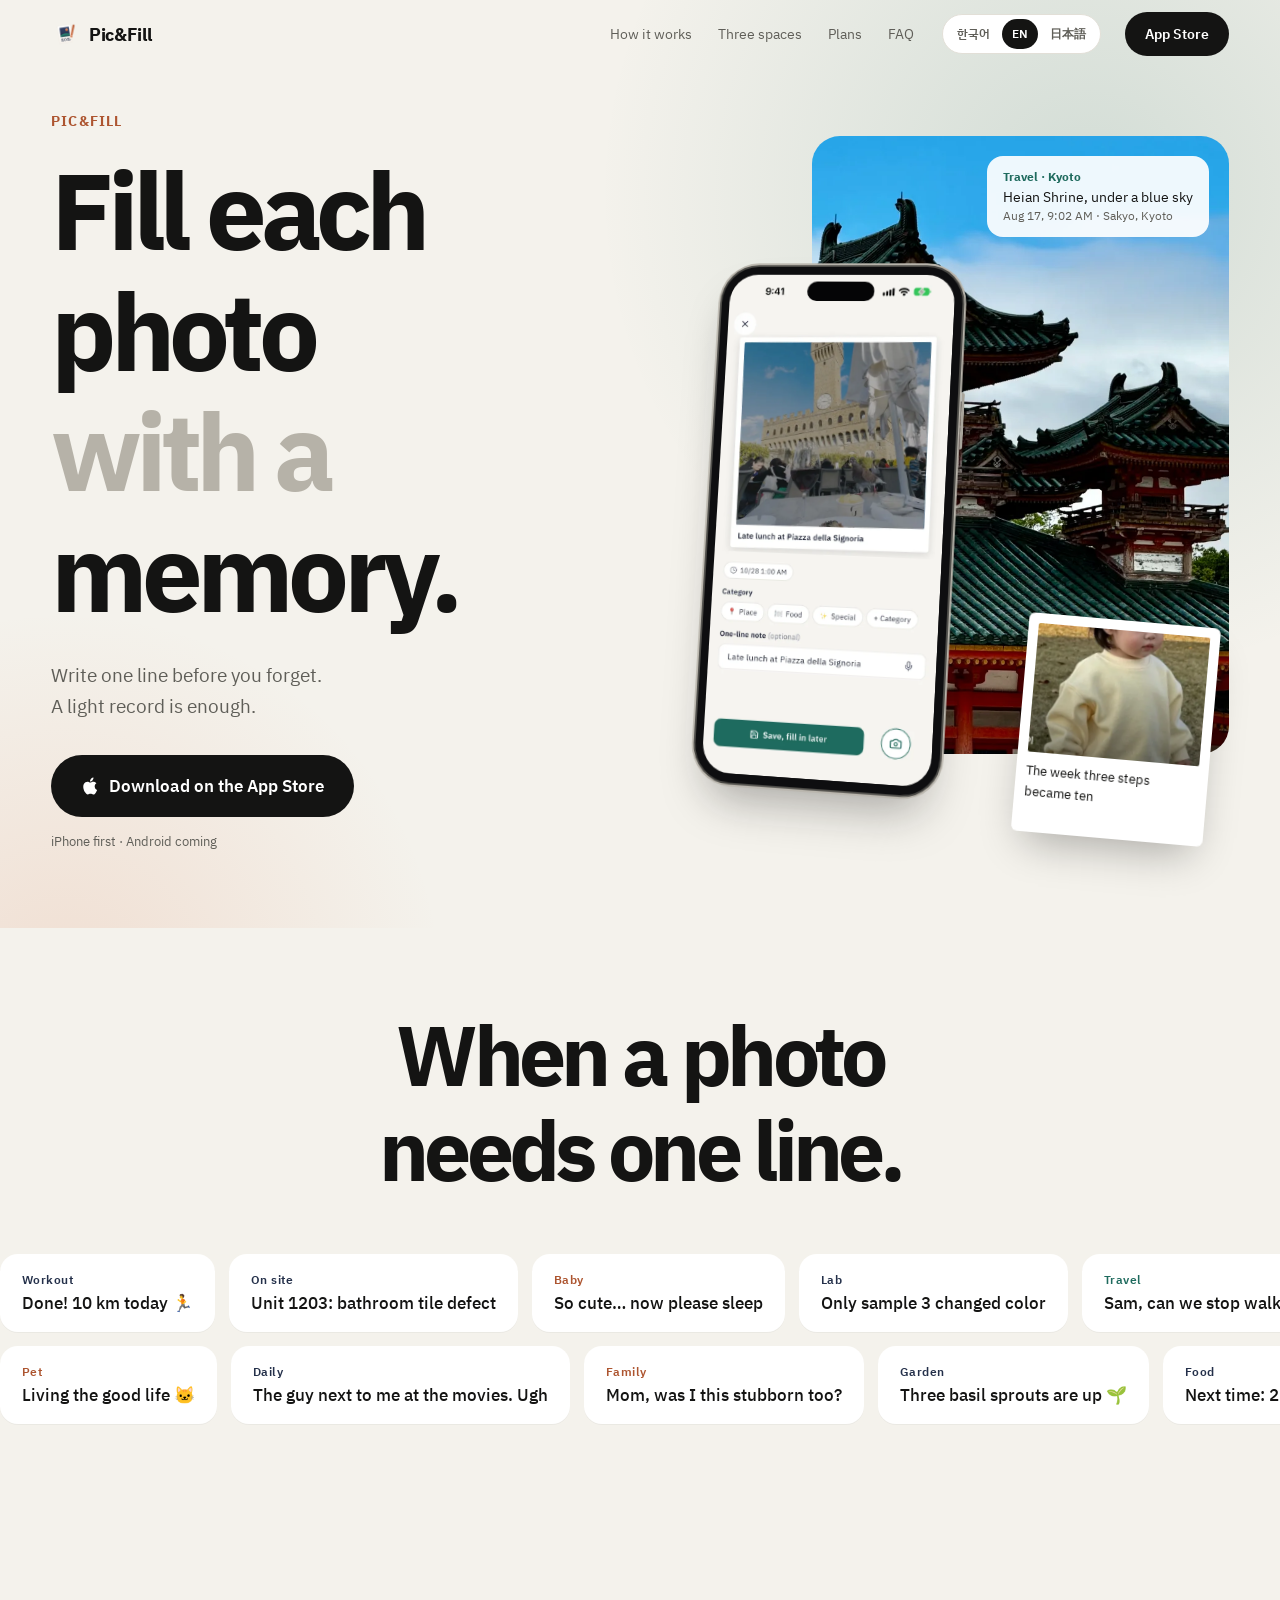
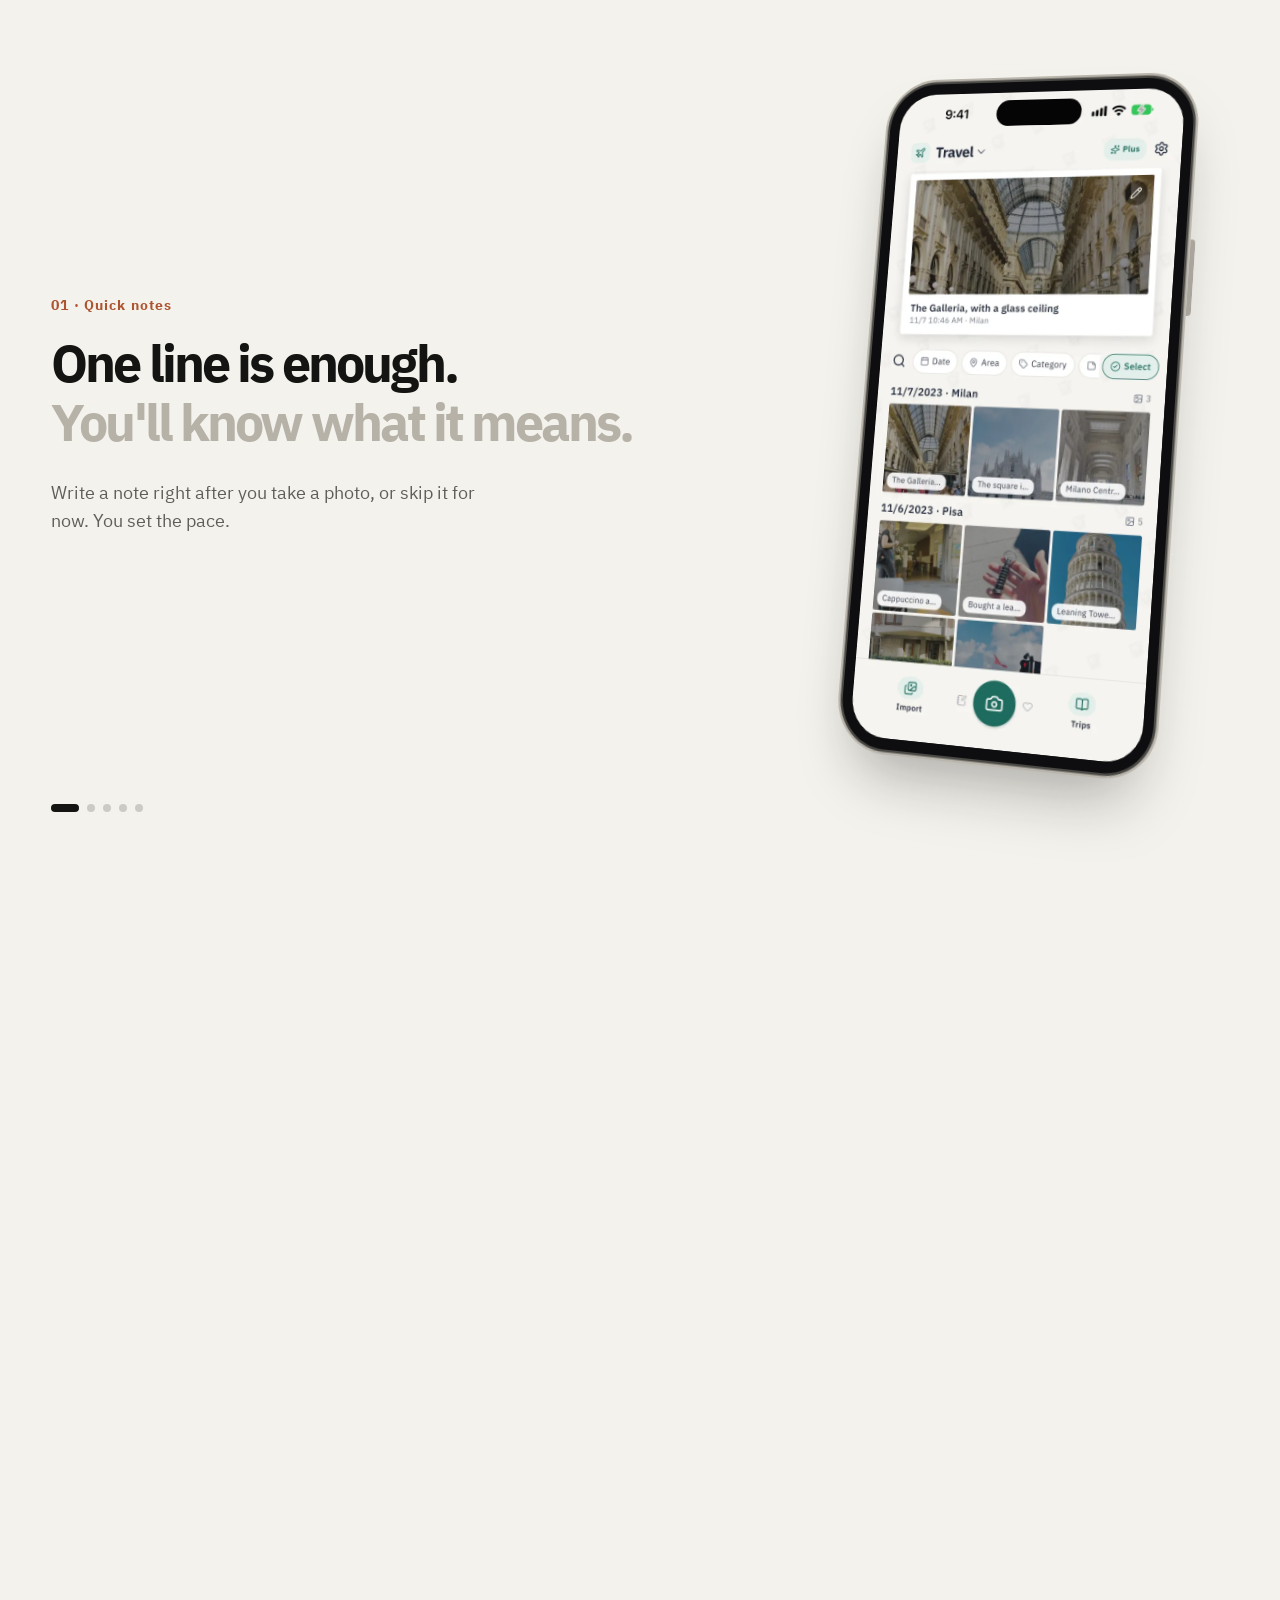
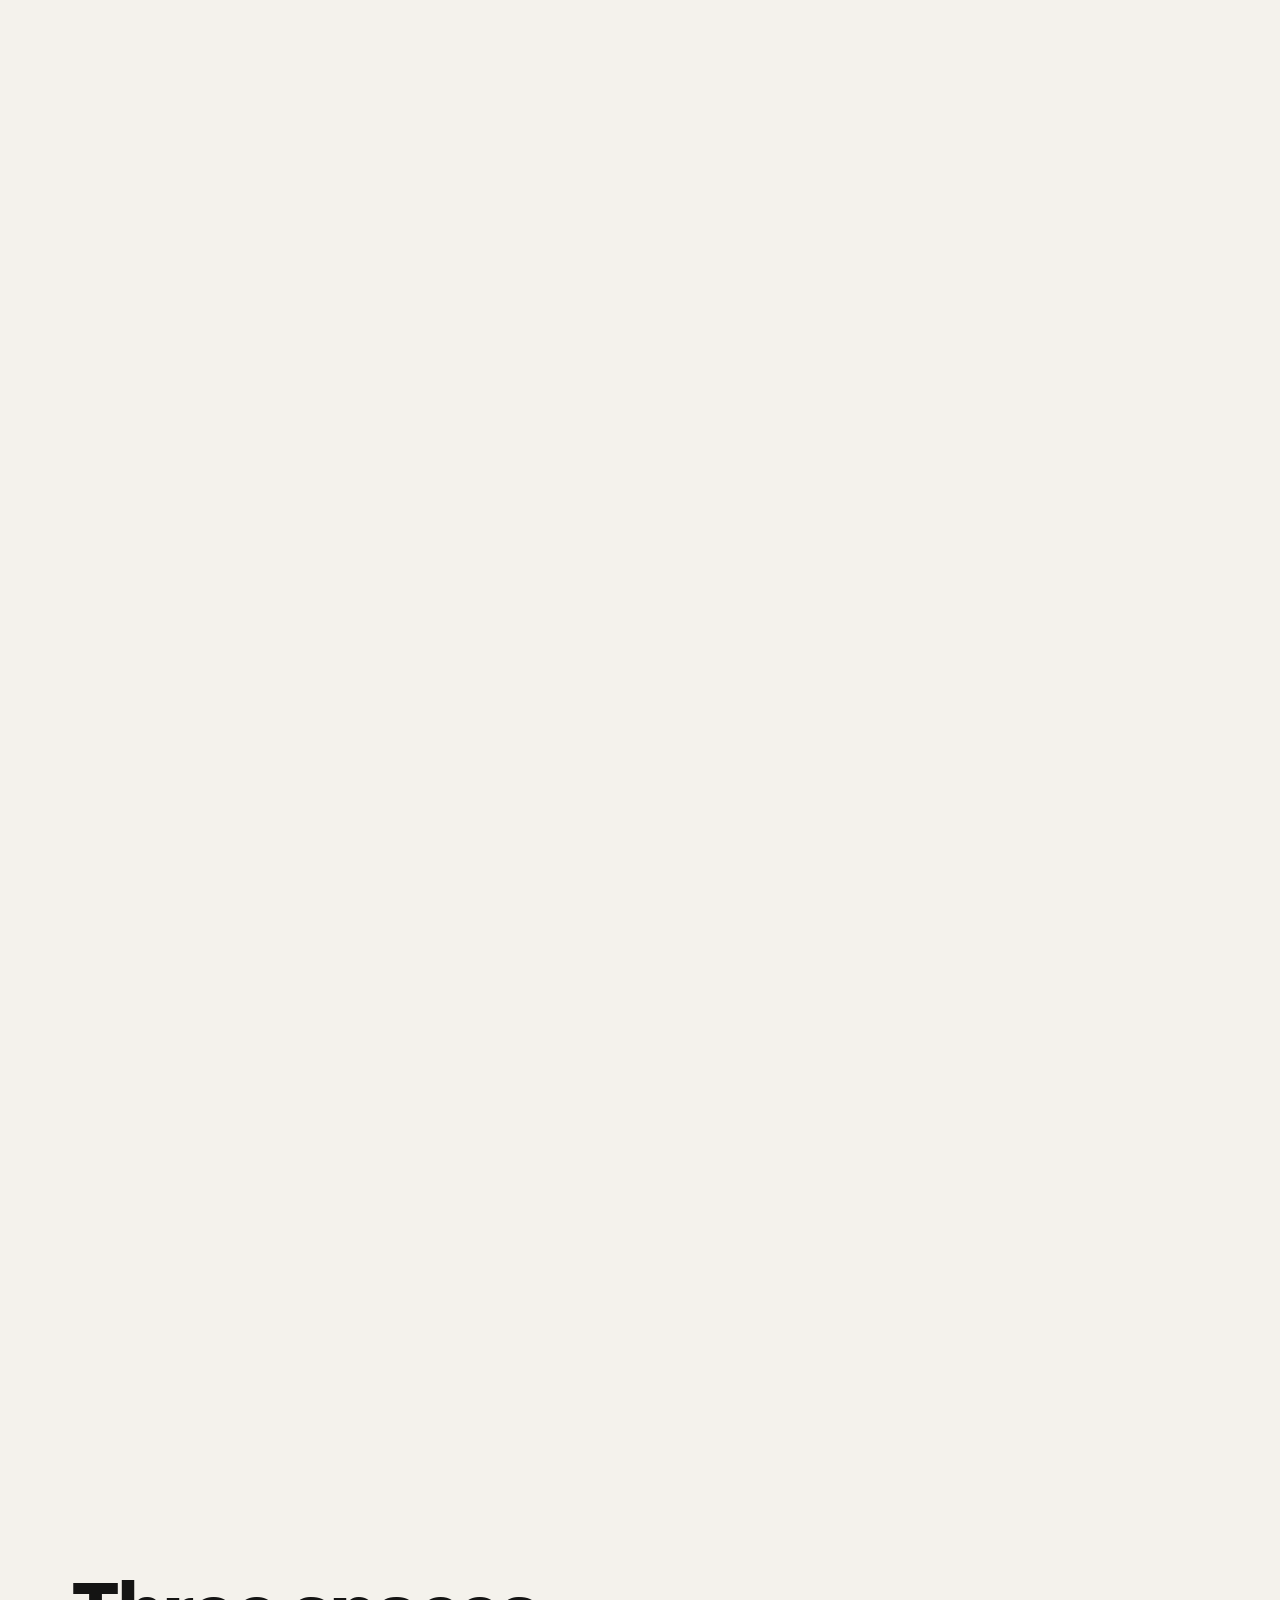
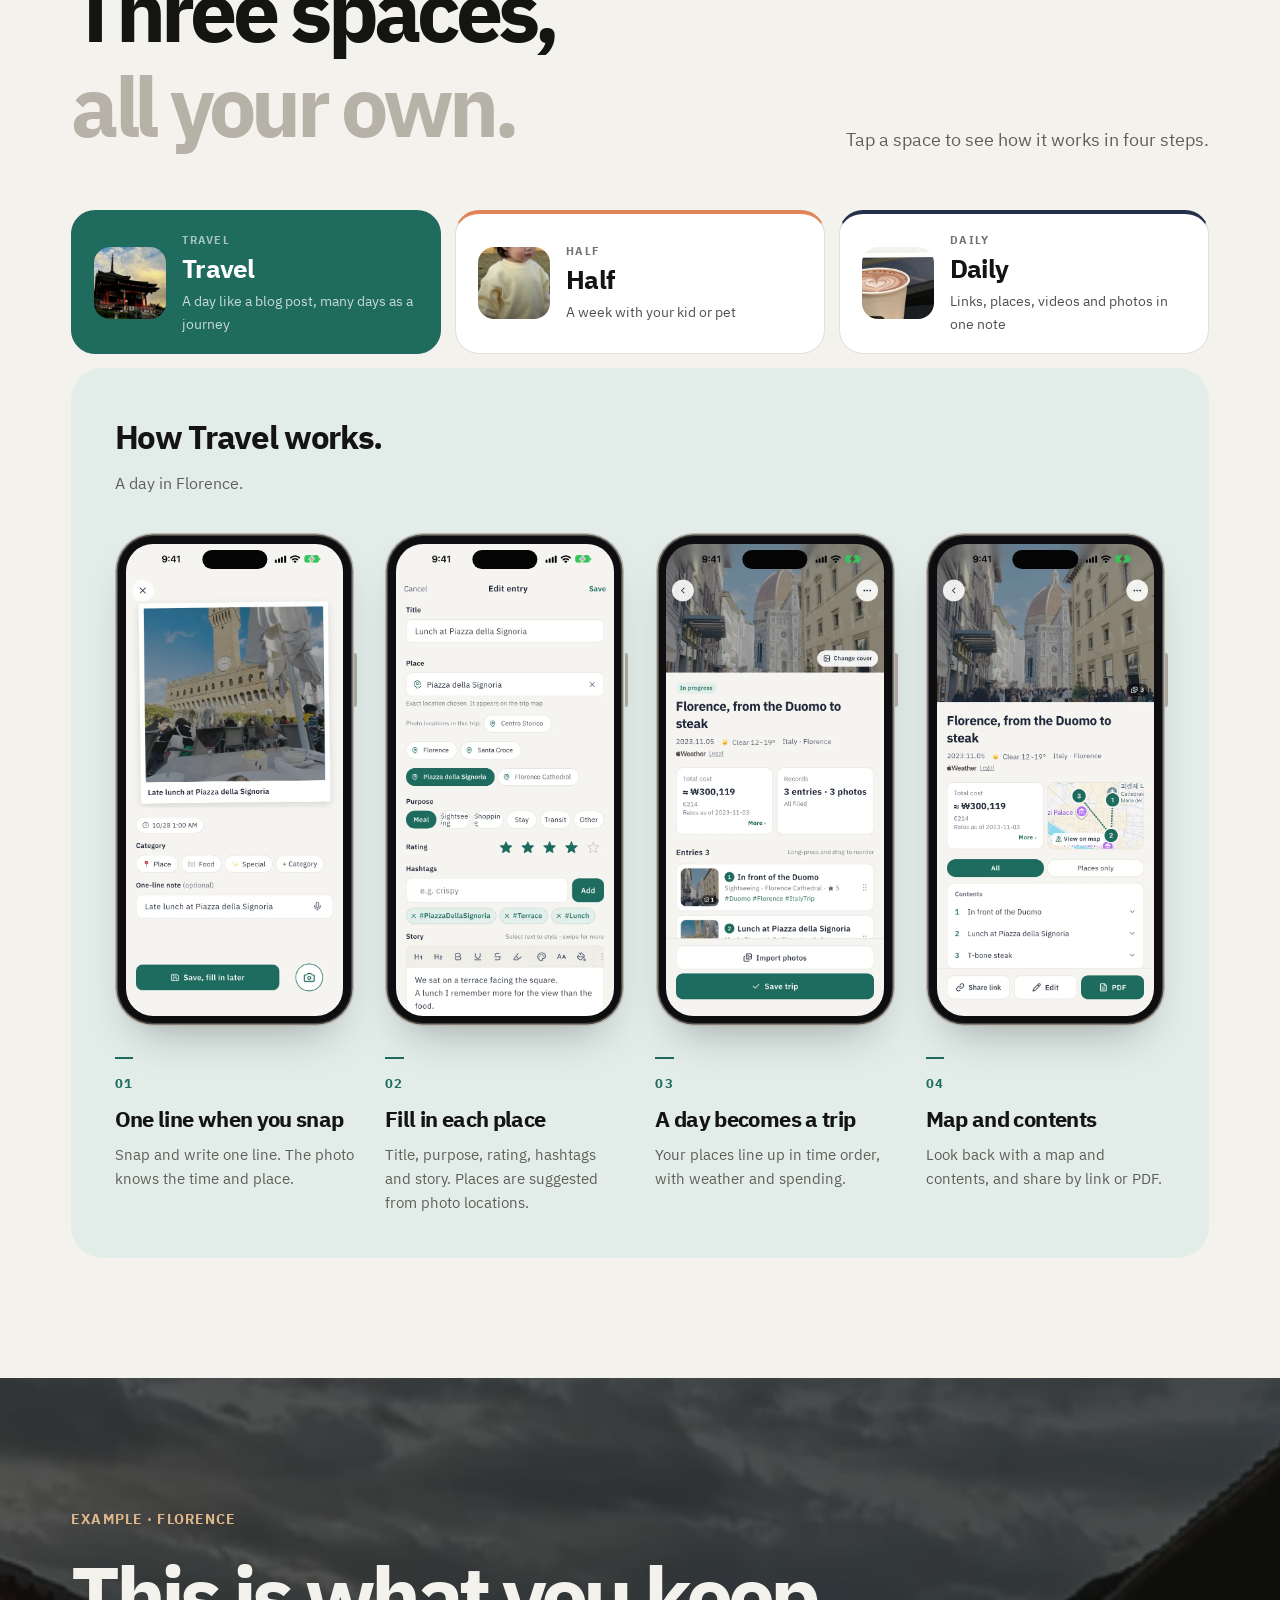
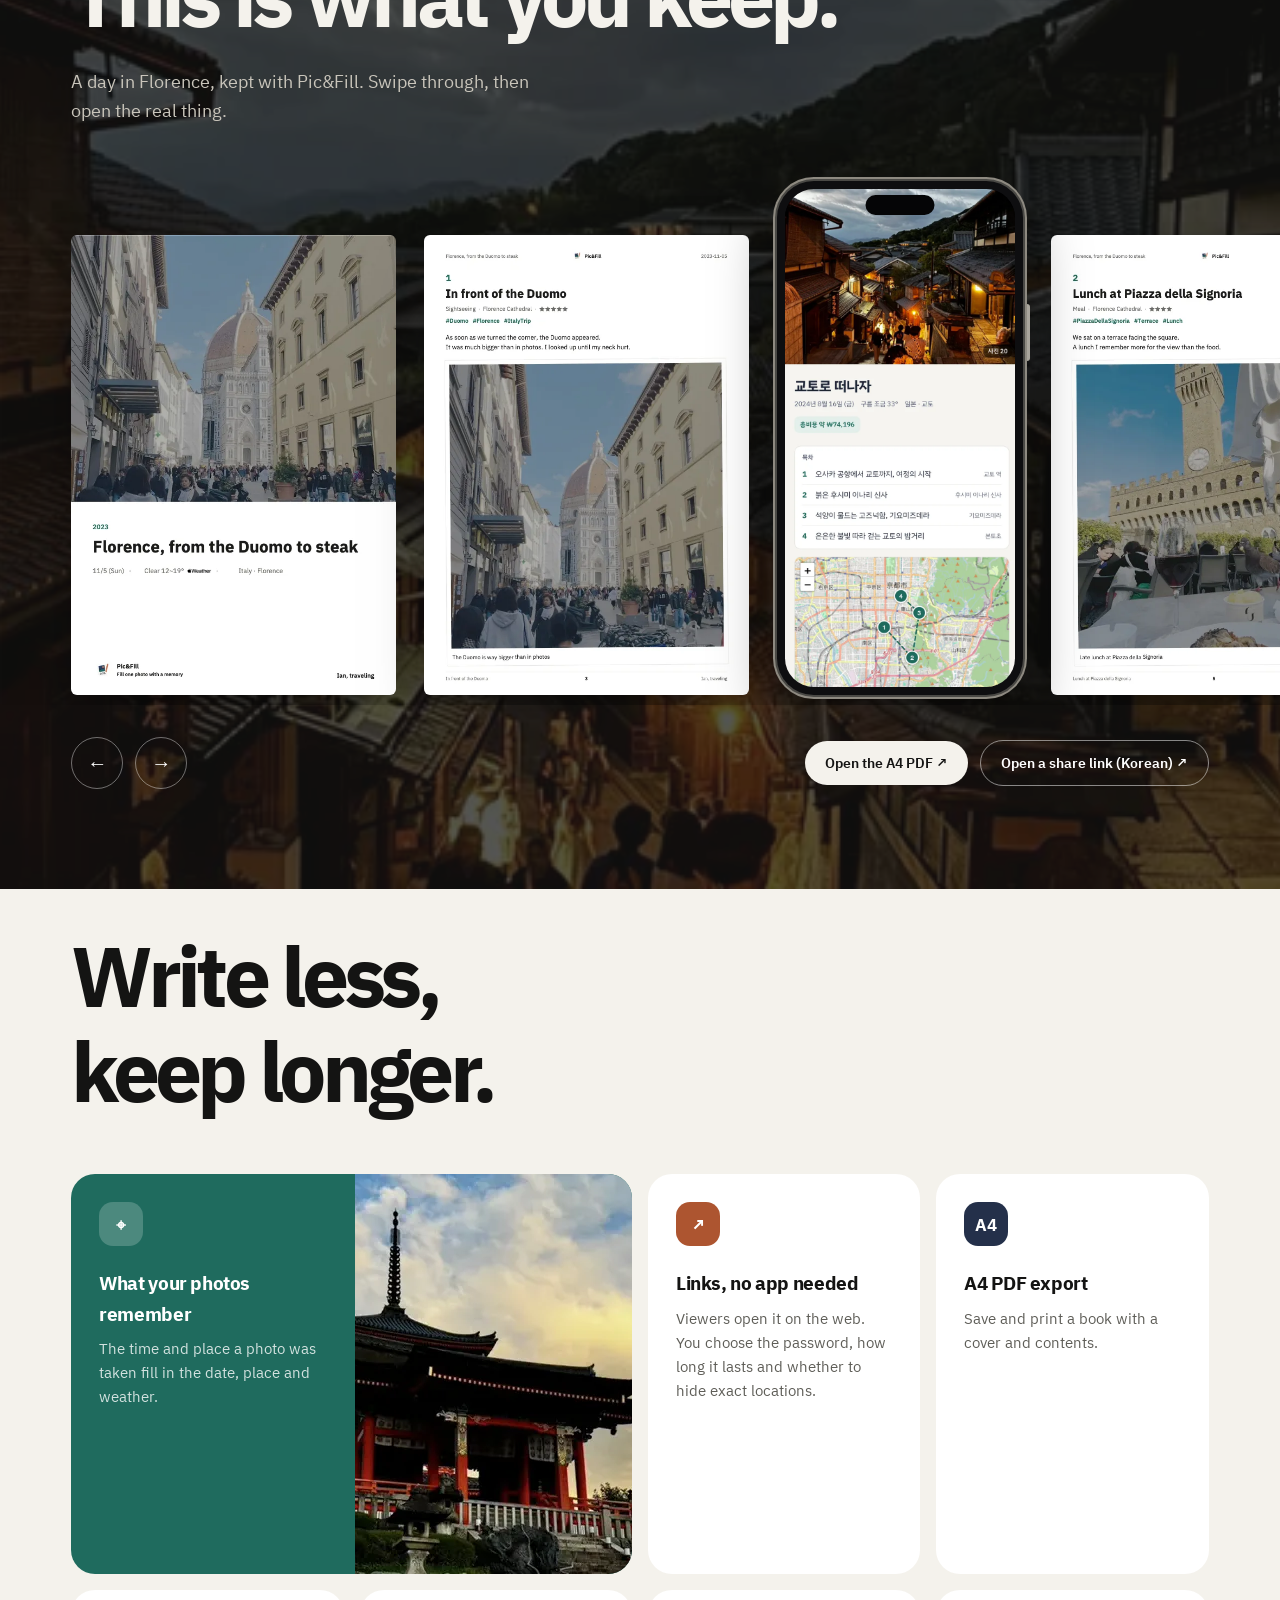
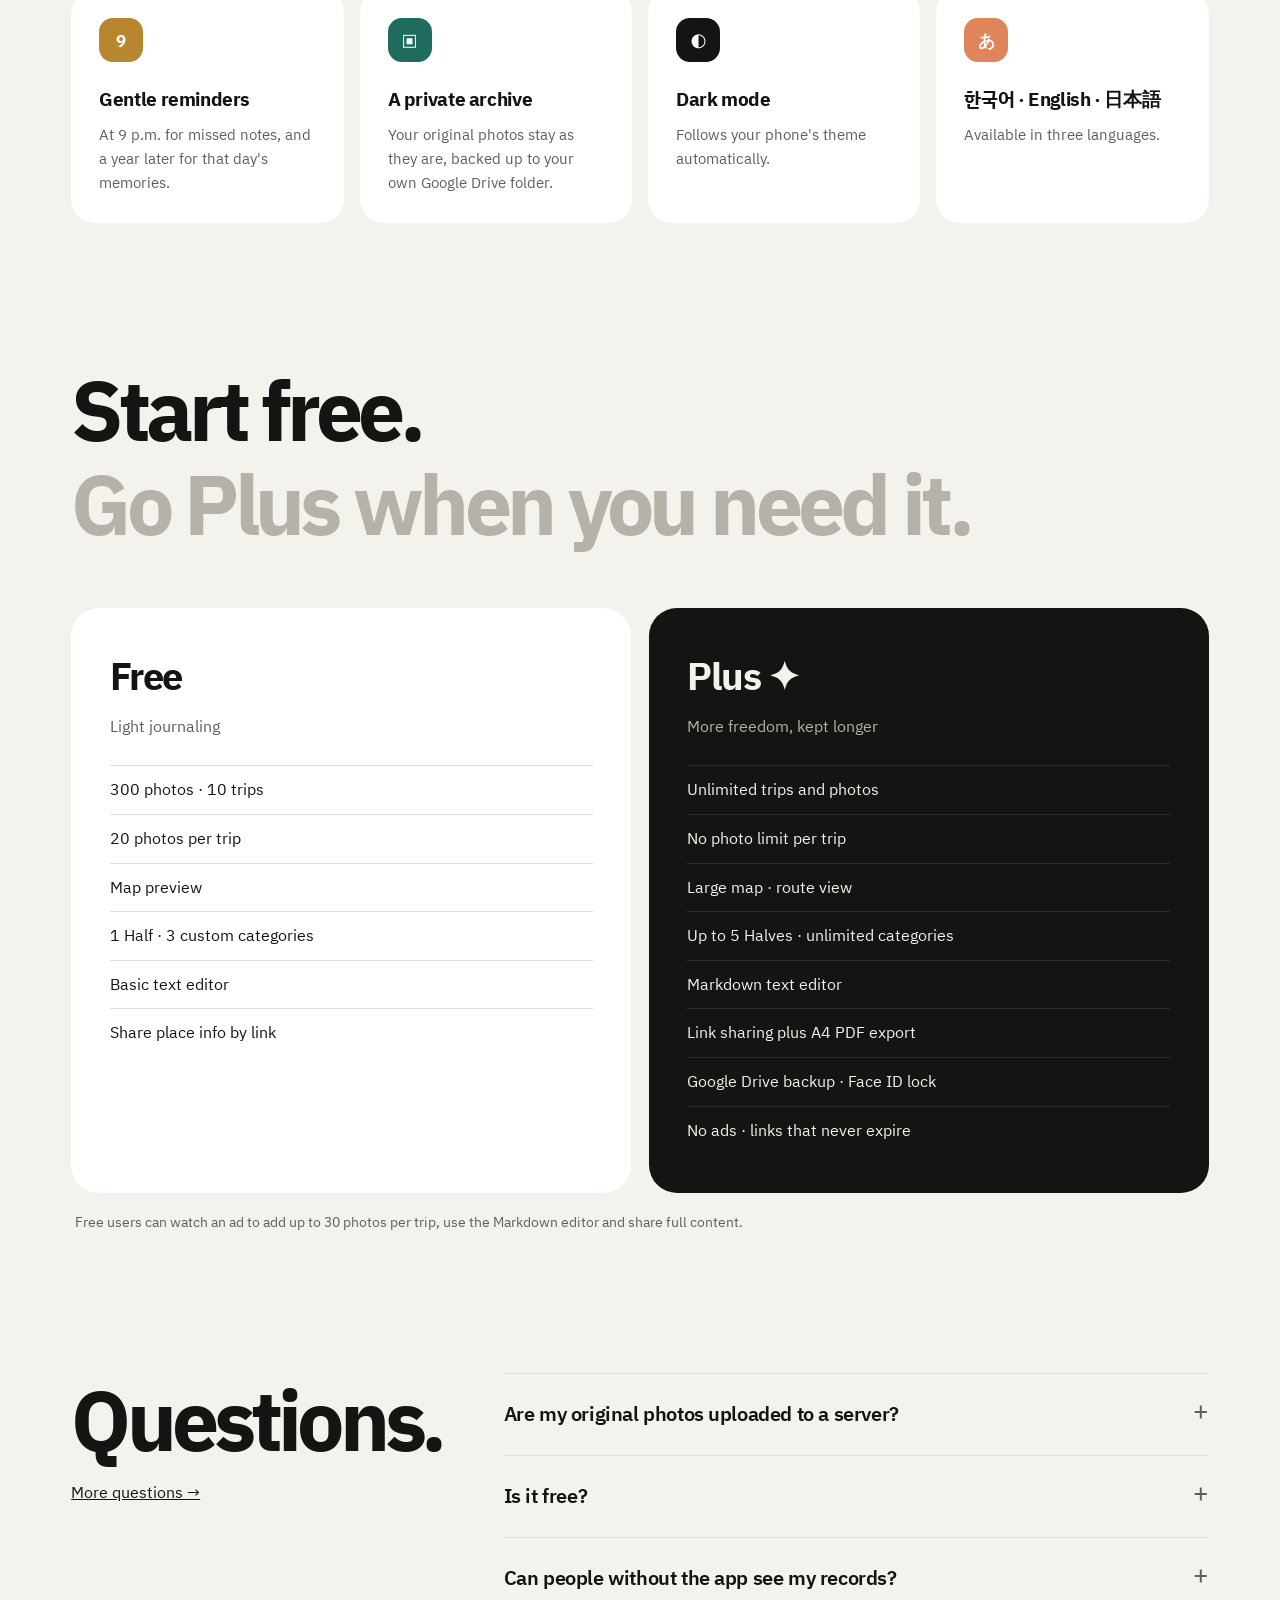
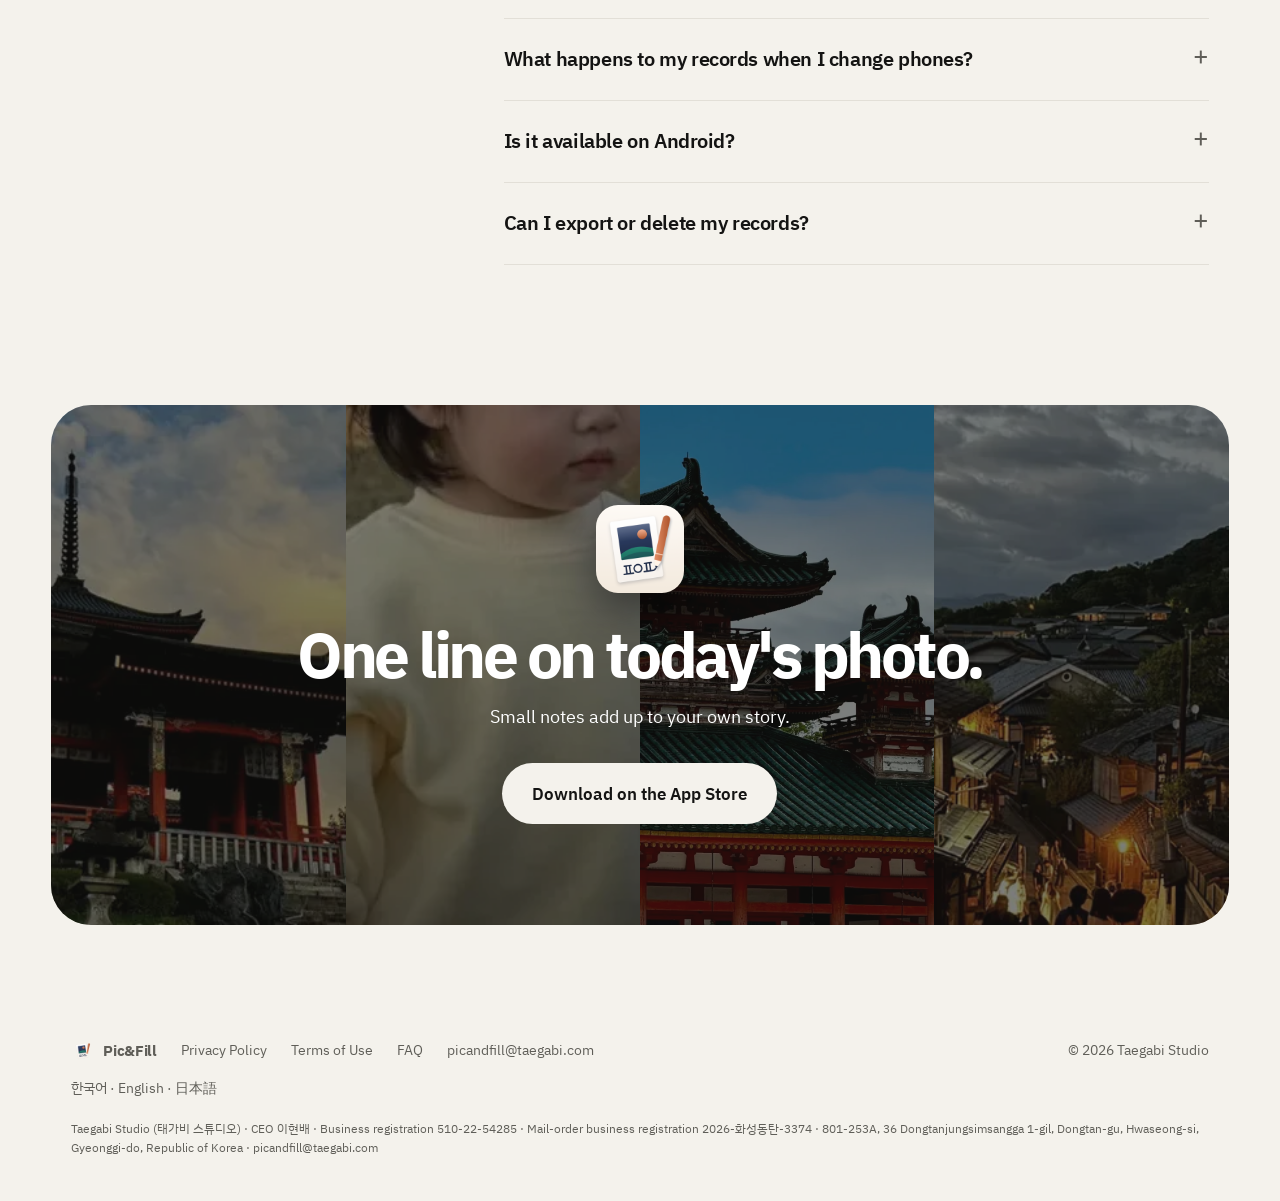
==== commit e79a51c5: "영·일 홈도 새 모습으로: 세 공간 탭·피렌체 예시·새 앱 화면 Co-Authored-By: Claude Opus 5.5 <noreply@anthropic.com>" ====
--- a/en/index.html
+++ b/en/index.html
@@ -69,6 +69,7 @@
       <a href="#plans">Plans</a>
       <a href="#faq">FAQ</a>
     </nav>
+    <p class="lang-pill"><a href="../" lang="ko">한국어</a><a class="on" href="./" aria-current="page">EN</a><a href="../ja/" lang="ja">日本語</a></p>
     <a class="btn" data-appstore data-track="appstore_header" href="#"><span class="label">App Store</span></a>
   </div>
 </header>
@@ -87,43 +88,45 @@
         <p class="note">iPhone first · Android coming</p>
       </div>
     </div>
-    <div class="hero-phones" data-parallax>
-      <div class="iphone tilt back reveal d2"><div class="screen"><img src="../assets/en/screens/03.webp" alt="A saved trip: Florence Cathedral, date and weather, a map with numbered pins and contents" width="660" height="1430"></div></div>
-      <div class="iphone tilt front reveal d1" style="--ry:-18deg;--rx:6deg;--rz:2deg"><div class="screen"><img src="../assets/en/screens/01.webp" alt="Travel home: Italy trip photos with notes" width="660" height="1430"></div></div>
+    <div class="hero-stage" data-parallax>
+      <figure class="big reveal"><img src="../assets/photo/temple.webp" alt="The green roofs of Heian Shrine in Kyoto" width="1040" height="1000" fetchpriority="high">
+        <figcaption><b>Travel · Kyoto</b>Heian Shrine, under a blue sky<small>Aug 17, 9:02 AM · Sakyo, Kyoto</small></figcaption></figure>
+      <div class="iphone tilt reveal d1" style="--ry:-14deg;--rx:5deg;--rz:2deg"><div class="screen"><img src="../assets/en/screens/02.webp" alt="Writing a one-line note right after taking a photo" width="660" height="1430"></div></div>
+      <figure class="polaroid reveal d2"><img src="../assets/photo/baby.webp" alt="A toddler standing on the grass" width="400" height="300"><figcaption>The week three steps became ten</figcaption></figure>
     </div>
   </section>
 
   <section class="moments" aria-label="Examples">
     <h2 class="display reveal">When a photo<br>needs one line.</h2>
     <div class="track">
-      <div class="memo"><small>Workout</small>Done! 10 km today 🏃</div>
-      <div class="memo"><small>On site</small>Unit 1203: bathroom tile defect</div>
-      <div class="memo"><small>Baby</small>So cute… now please sleep</div>
-      <div class="memo"><small>Lab</small>Only sample 3 changed color</div>
-      <div class="memo"><small>Travel</small>Sam, can we stop walking now</div>
-      <div class="memo"><small>Friends</small>We're not in our 20s anymore, you know</div>
-      <div class="memo"><small>Workout</small>Done! 10 km today 🏃</div>
-      <div class="memo"><small>On site</small>Unit 1203: bathroom tile defect</div>
-      <div class="memo"><small>Baby</small>So cute… now please sleep</div>
-      <div class="memo"><small>Lab</small>Only sample 3 changed color</div>
-      <div class="memo"><small>Travel</small>Sam, can we stop walking now</div>
-      <div class="memo"><small>Friends</small>We're not in our 20s anymore, you know</div>
+      <div class="memo"><small class="d">Workout</small>Done! 10 km today 🏃</div>
+      <div class="memo"><small class="d">On site</small>Unit 1203: bathroom tile defect</div>
+      <div class="memo"><small class="h">Baby</small>So cute… now please sleep</div>
+      <div class="memo"><small class="d">Lab</small>Only sample 3 changed color</div>
+      <div class="memo"><small class="t">Travel</small>Sam, can we stop walking now</div>
+      <div class="memo"><small class="d">Friends</small>We're not in our 20s anymore, you know</div>
+      <div class="memo"><small class="d">Workout</small>Done! 10 km today 🏃</div>
+      <div class="memo"><small class="d">On site</small>Unit 1203: bathroom tile defect</div>
+      <div class="memo"><small class="h">Baby</small>So cute… now please sleep</div>
+      <div class="memo"><small class="d">Lab</small>Only sample 3 changed color</div>
+      <div class="memo"><small class="t">Travel</small>Sam, can we stop walking now</div>
+      <div class="memo"><small class="d">Friends</small>We're not in our 20s anymore, you know</div>
     </div>
     <div class="track rev">
-      <div class="memo"><small>Pet</small>Living the good life 🐱</div>
-      <div class="memo"><small>Daily</small>The guy next to me at the movies. Ugh</div>
-      <div class="memo"><small>Family</small>Mom, was I this stubborn too?</div>
-      <div class="memo"><small>Garden</small>Three basil sprouts are up 🌱</div>
-      <div class="memo"><small>Food</small>Next time: 2nd-floor window seat</div>
-      <div class="memo"><small>Travel</small>Leonardo da Vinci, Virgin of the Rocks</div>
-      <div class="memo"><small>Daily</small>Don't forgive me for this midnight snack</div>
-      <div class="memo"><small>Pet</small>Living the good life 🐱</div>
-      <div class="memo"><small>Daily</small>The guy next to me at the movies. Ugh</div>
-      <div class="memo"><small>Family</small>Mom, was I this stubborn too?</div>
-      <div class="memo"><small>Garden</small>Three basil sprouts are up 🌱</div>
-      <div class="memo"><small>Food</small>Next time: 2nd-floor window seat</div>
-      <div class="memo"><small>Travel</small>Leonardo da Vinci, Virgin of the Rocks</div>
-      <div class="memo"><small>Daily</small>Don't forgive me for this midnight snack</div>
+      <div class="memo"><small class="h">Pet</small>Living the good life 🐱</div>
+      <div class="memo"><small class="d">Daily</small>The guy next to me at the movies. Ugh</div>
+      <div class="memo"><small class="h">Family</small>Mom, was I this stubborn too?</div>
+      <div class="memo"><small class="d">Garden</small>Three basil sprouts are up 🌱</div>
+      <div class="memo"><small class="d">Food</small>Next time: 2nd-floor window seat</div>
+      <div class="memo"><small class="t">Travel</small>Leonardo da Vinci, Virgin of the Rocks</div>
+      <div class="memo"><small class="d">Daily</small>Don't forgive me for this midnight snack</div>
+      <div class="memo"><small class="h">Pet</small>Living the good life 🐱</div>
+      <div class="memo"><small class="d">Daily</small>The guy next to me at the movies. Ugh</div>
+      <div class="memo"><small class="h">Family</small>Mom, was I this stubborn too?</div>
+      <div class="memo"><small class="d">Garden</small>Three basil sprouts are up 🌱</div>
+      <div class="memo"><small class="d">Food</small>Next time: 2nd-floor window seat</div>
+      <div class="memo"><small class="t">Travel</small>Leonardo da Vinci, Virgin of the Rocks</div>
+      <div class="memo"><small class="d">Daily</small>Don't forgive me for this midnight snack</div>
     </div>
   </section>
 
@@ -139,7 +142,7 @@
       <div class="story-phone">
         <div class="iphone tilt" data-story-phone style="--ry:-14deg;--rx:5deg;--rz:2deg">
           <div class="screen">
-            <img class="on" src="../assets/en/screens/02.webp" alt="Writing a one-line note right after taking a photo" width="660" height="1430">
+            <img class="on" src="../assets/en/screens/home.webp" alt="Travel photos: every photo has a one-line note" width="660" height="1434">
             <img src="../assets/en/screens/03.webp" alt="" width="660" height="1430" loading="lazy">
             <img src="../assets/en/screens/04.webp" alt="Half weekly summary: seven cat photos" width="660" height="1430" loading="lazy">
             <img src="../assets/en/screens/05.webp" alt="Daily note: photos and a place in one note" width="660" height="1430" loading="lazy">
@@ -152,80 +155,95 @@
   </section>
 
   <section class="spaces" id="spaces">
-    <div class="head">
-      <h2 class="display reveal">Three spaces,<br>all your own.</h2>
-      <p class="reveal d1">Each space keeps its own photos. Switching between them takes one tap.</p>
-    </div>
-    <div class="fan">
-      <figure class="f1 reveal"><div class="iphone tilt"><div class="screen"><img src="../assets/en/screens/travel.webp" alt="Travel space: filling in a lunch stop in Florence" width="660" height="1430" loading="lazy"></div></div>
-        <figcaption><b class="dot-travel">Travel</b><span>A day like a blog post, many days as a journey</span></figcaption></figure>
-      <figure class="f2 reveal d1"><div class="iphone tilt"><div class="screen"><img src="../assets/en/screens/04.webp" alt="Half space weekly summary" width="660" height="1430" loading="lazy"></div></div>
-        <figcaption><b class="dot-half">Half</b><span>A week with your kid or pet</span></figcaption></figure>
-      <figure class="f3 reveal d2"><div class="iphone tilt"><div class="screen"><img src="../assets/en/screens/05.webp" alt="Daily space note" width="660" height="1430" loading="lazy"></div></div>
-        <figcaption><b class="dot-daily">Daily</b><span>Links, places, videos and photos in one note</span></figcaption></figure>
-    </div>
-  </section>
-
-  <section class="samples" id="samples">
-    <div class="wrap">
-      <h2 class="display reveal">This is<br><span class="soft">what you keep.</span></h2>
-      <p class="samples-lead reveal d1">Real records made with Pic&amp;Fill. Tap to see for yourself.</p>
-      <div class="sample-grid">
-        <a class="sample-card reveal" href="../assets/en/sample/picandfill-florence.pdf" target="_blank" rel="noopener" data-track="sample_pdf">
-          <div class="paper-stack" aria-hidden="true">
-            <img class="p3" src="../assets/en/sample/pdf5.webp" alt="" width="600" height="849" loading="lazy">
-            <img class="p2" src="../assets/en/sample/pdf3.webp" alt="" width="600" height="849" loading="lazy">
-            <img class="p1" src="../assets/en/sample/pdf1.webp" alt="" width="600" height="849" loading="lazy">
-          </div>
-          <div class="sample-text"><span class="num">PDF</span><h3>A4 book</h3><p>A day in Florence: cover, contents, photos and text for each place · 9 pages</p><span class="go">Open the PDF ↗</span></div>
-        </a>
-        <a class="sample-card dark reveal d1" href="https://picandfill.web.app/s/jlXsuRmwK4Yz7LydBmc1lw" target="_blank" rel="noopener" data-track="sample_link">
-          <div class="sample-phone"><div class="iphone tilt"><div class="screen"><img src="../assets/sample/link.webp" alt="The Kyoto trip opened from a share link" width="660" height="1430" loading="lazy"></div></div></div>
-          <div class="sample-text"><span class="num">LINK</span><h3>A link, no app needed</h3><p>A day in Kyoto, viewed on the web (in Korean) · map, photos and contents</p><span class="go">Open the link ↗</span></div>
-        </a>
-      </div>
-
-      <div class="steps-head reveal">
-        <span class="num dot-half">HALF · 4 STEPS</span>
-        <h3>How Half works.</h3>
-        <p>A week of Hayul, who just learned to walk.</p>
-      </div>
-      <ol class="steps">
-        <li class="reveal">
-          <div class="iphone"><div class="screen"><img src="../assets/en/half/01.webp" alt="Half home: photos and one-line notes grouped by date" width="660" height="1434" loading="lazy"></div></div>
-          <span class="step-no">01</span><h4>One line when you snap</h4>
-          <p>Shoot with the center camera and write a short note. Photos are grouped by date.</p>
-        </li>
-        <li class="reveal d1">
-          <div class="iphone"><div class="screen"><img src="../assets/en/half/02.webp" alt="Writing a weekly summary: seven empty day slots" width="660" height="1434" loading="lazy"></div></div>
-          <span class="step-no">02</span><h4>A weekly summary on weekends</h4>
-          <p>Tap 'Weekly' at the bottom to open seven day slots. Drag photos into them.</p>
-        </li>
-        <li class="reveal d2">
-          <div class="iphone"><div class="screen"><img src="../assets/en/half/03.webp" alt="A weekly summary with photos and notes for each day" width="660" height="1434" loading="lazy"></div></div>
-          <span class="step-no">03</span><h4>Fill the week</h4>
-          <p>'Fill by date' puts them all in at once. Star the special days.</p>
-        </li>
-        <li class="reveal d3">
-          <div class="iphone"><div class="screen"><img src="../assets/en/half/04.webp" alt="A finished week: daily photos, weight and special notes" width="660" height="1434" loading="lazy"></div></div>
-          <span class="step-no">04</span><h4>One page, done</h4>
-          <p>Weight, health and special notes come together on one screen. Share by link or PDF.</p>
-        </li>
-      </ol>
+    <div class="wrap">
+      <div class="head-row">
+        <h2 class="display reveal">Three spaces,<br><span class="soft">all your own.</span></h2>
+        <p class="reveal d1">Tap a space to see how it works in four steps.</p>
+      </div>
+      <div class="space-tabs reveal" role="tablist" aria-label="Three spaces">
+        <button class="space-tab tab-travel" role="tab" id="tab-travel" aria-controls="panel-travel" aria-selected="true" data-track="space_travel">
+          <img src="../assets/photo/pagoda.webp" alt="" width="72" height="72"><span><small>TRAVEL</small><b>Travel</b><em>A day like a blog post, many days as a journey</em></span></button>
+        <button class="space-tab tab-half" role="tab" id="tab-half" aria-controls="panel-half" aria-selected="false" tabindex="-1" data-track="space_half">
+          <img src="../assets/photo/baby.webp" alt="" width="72" height="72"><span><small>HALF</small><b>Half</b><em>A week with your kid or pet</em></span></button>
+        <button class="space-tab tab-daily" role="tab" id="tab-daily" aria-controls="panel-daily" aria-selected="false" tabindex="-1" data-track="space_daily">
+          <img src="../assets/photo/coffee.webp" alt="" width="72" height="72"><span><small>DAILY</small><b>Daily</b><em>Links, places, videos and photos in one note</em></span></button>
+      </div>
+      <div class="space-panel panel-travel" role="tabpanel" id="panel-travel" aria-labelledby="tab-travel">
+        <h3>How Travel works.</h3><p>A day in Florence.</p>
+        <ol class="steps">
+          <li><div class="iphone"><div class="screen"><img src="../assets/en/travel/01.webp" alt="Writing a one-line note on a Florence photo" width="660" height="1434" loading="lazy"></div></div>
+            <span class="step-no">01</span><h4>One line when you snap</h4><p>Snap and write one line. The photo knows the time and place.</p></li>
+          <li><div class="iphone"><div class="screen"><img src="../assets/en/travel/02.webp" alt="Editing a place: title, place, purpose, rating, hashtags, story" width="660" height="1434" loading="lazy"></div></div>
+            <span class="step-no">02</span><h4>Fill in each place</h4><p>Title, purpose, rating, hashtags and story. Places are suggested from photo locations.</p></li>
+          <li><div class="iphone"><div class="screen"><img src="../assets/en/travel/03.webp" alt="A Florence trip: weather, spending and three places" width="660" height="1434" loading="lazy"></div></div>
+            <span class="step-no">03</span><h4>A day becomes a trip</h4><p>Your places line up in time order, with weather and spending.</p></li>
+          <li><div class="iphone"><div class="screen"><img src="../assets/en/travel/04.webp" alt="A saved Florence trip: map with numbered pins, contents, share and PDF buttons" width="660" height="1434" loading="lazy"></div></div>
+            <span class="step-no">04</span><h4>Map and contents</h4><p>Look back with a map and contents, and share by link or PDF.</p></li>
+        </ol>
+      </div>
+      <div class="space-panel panel-half" role="tabpanel" id="panel-half" aria-labelledby="tab-half" hidden>
+        <h3>How Half works.</h3><p>A week of Hayul, who just learned to walk.</p>
+        <ol class="steps">
+          <li><div class="iphone"><div class="screen"><img src="../assets/en/half/01.webp" alt="Half home: photos and one-line notes grouped by date" width="660" height="1434" loading="lazy"></div></div>
+            <span class="step-no">01</span><h4>One line when you snap</h4><p>Shoot with the center camera and write a short note. Photos are grouped by date.</p></li>
+          <li><div class="iphone"><div class="screen"><img src="../assets/en/half/02.webp" alt="Writing a weekly summary: seven empty day slots" width="660" height="1434" loading="lazy"></div></div>
+            <span class="step-no">02</span><h4>A weekly summary on weekends</h4><p>Tap 'Weekly' at the bottom to open seven day slots. Drag photos into them.</p></li>
+          <li><div class="iphone"><div class="screen"><img src="../assets/en/half/03.webp" alt="A weekly summary with photos and notes for each day" width="660" height="1434" loading="lazy"></div></div>
+            <span class="step-no">03</span><h4>Fill the week</h4><p>'Fill by date' puts them all in at once. Star the special days.</p></li>
+          <li><div class="iphone"><div class="screen"><img src="../assets/en/half/04.webp" alt="A finished week: daily photos, weight and special notes" width="660" height="1434" loading="lazy"></div></div>
+            <span class="step-no">04</span><h4>One page, done</h4><p>Weight, health and special notes come together on one screen. Share by link or PDF.</p></li>
+        </ol>
+      </div>
+      <div class="space-panel panel-daily" role="tabpanel" id="panel-daily" aria-labelledby="tab-daily" hidden>
+        <h3>How Daily works.</h3><p>A monstera you have been growing.</p>
+        <ol class="steps">
+          <li><div class="iphone"><div class="screen"><img src="../assets/en/daily/01.webp" alt="Daily home: photos grouped by date" width="660" height="1434" loading="lazy"></div></div>
+            <span class="step-no">01</span><h4>Saved by date</h4><p>Photos and one-line notes pile up by date.</p></li>
+          <li><div class="iphone"><div class="screen"><img src="../assets/en/daily/02.webp" alt="A daily note: monstera growth diary with four photos" width="660" height="1434" loading="lazy"></div></div>
+            <span class="step-no">02</span><h4>Gather them in one note</h4><p>Pick a few photos and write a little. That's a daily note.</p></li>
+          <li><div class="iphone"><div class="screen"><img src="../assets/en/daily/03.webp" alt="A daily note with bakery photos and places" width="660" height="1434" loading="lazy"></div></div>
+            <span class="step-no">03</span><h4>Places, too</h4><p>Add a shop or spot to a note and open it on a map.</p></li>
+          <li><div class="iphone"><div class="screen"><img src="../assets/en/daily/04.webp" alt="Notes sorted by category" width="660" height="1434" loading="lazy"></div></div>
+            <span class="step-no">04</span><h4>Sort by category</h4><p>Gather notes by your own categories, like Gardening or Workout.</p></li>
+        </ol>
+      </div>
+    </div>
+  </section>
+
+  <section class="kyoto" id="samples">
+    <img class="kyoto-bg" src="../assets/photo/night.webp" alt="" width="600" height="400" loading="lazy">
+    <div class="wrap">
+      <span class="kicker">EXAMPLE · FLORENCE</span>
+      <div class="head-row">
+        <h2 class="display reveal">This is what you keep.</h2>
+        <p class="reveal d1">A day in Florence, kept with Pic&amp;Fill. Swipe through, then open the real thing.</p>
+      </div>
+    </div>
+    <div class="reel" tabindex="0" aria-label="Florence trip PDF pages and a share link">
+      <img class="page" src="../assets/en/sample/pdf1.webp" alt="PDF cover" width="600" height="849" loading="lazy">
+      <img class="page" src="../assets/en/sample/pdf3.webp" alt="PDF page: a place with photos and text" width="600" height="849" loading="lazy">
+      <div class="iphone"><div class="screen"><img src="../assets/sample/link.webp" alt="The Kyoto trip opened from a share link" width="660" height="1430" loading="lazy"></div></div>
+      <img class="page" src="../assets/en/sample/pdf5.webp" alt="PDF page: another place" width="600" height="849" loading="lazy">
+    </div>
+    <div class="wrap reel-bar">
+      <button class="arrow" data-reel="-1" aria-label="Previous">←</button><button class="arrow" data-reel="1" aria-label="Next">→</button>
+      <span class="grow"></span>
+      <a class="btn light" href="../assets/en/sample/picandfill-florence.pdf" target="_blank" rel="noopener" data-track="sample_pdf">Open the A4 PDF ↗</a>
+      <a class="btn ghost" href="https://picandfill.web.app/s/jlXsuRmwK4Yz7LydBmc1lw" target="_blank" rel="noopener" data-track="sample_link">Open a share link (Korean) ↗</a>
     </div>
   </section>
 
   <section class="features" id="features">
     <div class="wrap">
       <h2 class="display reveal" style="margin-bottom:56px">Write less,<br>keep longer.</h2>
-      <div class="feature-list">
-        <div class="feature-row reveal"><h3>What your photos remember</h3><p>The time and place a photo was taken fill in the date, place and weather.</p></div>
-        <div class="feature-row reveal"><h3>Links, no app needed</h3><p>Viewers open it on the web. You choose the password, how long it lasts and whether to hide exact locations.</p></div>
-        <div class="feature-row reveal"><h3>A4 PDF export</h3><p>Save and print a book with a cover and contents.</p></div>
-        <div class="feature-row reveal"><h3>Gentle reminders</h3><p>At 9 p.m. for missed notes, and a year later for that day's memories.</p></div>
-        <div class="feature-row reveal"><h3>A private archive</h3><p>Your original photos stay as they are, backed up to your own Google Drive folder.</p></div>
-        <div class="feature-row reveal"><h3>Dark mode</h3><p>Follows your phone's theme automatically.</p></div>
-        <div class="feature-row reveal"><h3>한국어 · English · 日本語</h3><p>Available in three languages.</p></div>
+      <div class="feat-grid">
+        <div class="feat wide reveal"><div><span class="ic">⌖</span><h3>What your photos remember</h3><p>The time and place a photo was taken fill in the date, place and weather.</p></div><img src="../assets/photo/pagoda.webp" alt="" width="590" height="400" loading="lazy"></div>
+        <div class="feat reveal d1"><span class="ic" style="background:var(--peach-ink)">↗</span><h3>Links, no app needed</h3><p>Viewers open it on the web. You choose the password, how long it lasts and whether to hide exact locations.</p></div>
+        <div class="feat reveal d2"><span class="ic" style="background:var(--navy)">A4</span><h3>A4 PDF export</h3><p>Save and print a book with a cover and contents.</p></div>
+        <div class="feat reveal"><span class="ic" style="background:var(--gold)">9</span><h3>Gentle reminders</h3><p>At 9 p.m. for missed notes, and a year later for that day's memories.</p></div>
+        <div class="feat reveal d1"><span class="ic" style="background:var(--travel)">▣</span><h3>A private archive</h3><p>Your original photos stay as they are, backed up to your own Google Drive folder.</p></div>
+        <div class="feat reveal d2"><span class="ic" style="background:var(--ink)">◐</span><h3>Dark mode</h3><p>Follows your phone's theme automatically.</p></div>
+        <div class="feat reveal d3"><span class="ic" style="background:var(--peach)">あ</span><h3>한국어 · English · 日本語</h3><p>Available in three languages.</p></div>
       </div>
     </div>
   </section>
@@ -267,22 +285,28 @@
 
   <section class="faq" id="faq">
     <div class="wrap">
+      <div class="faq-grid"><div>
       <h2 class="display reveal">Questions.</h2>
       <p class="reveal" style="margin:12px 0 0"><a href="faq">More questions →</a></p>
+      </div><div>
       <details><summary>Are my original photos uploaded to a server?</summary><p>No. Originals stay in your phone's photo library. The app saves only your notes and a pointer to each photo. Small copies are uploaded only when you share by link, and deleted when you stop sharing.</p></details>
       <details><summary>Is it free?</summary><p>Yes. You can record up to 300 photos and 10 trips and share them by link for free. Choose Plus for more records, PDF books or Google Drive backup.</p></details>
       <details><summary>Can people without the app see my records?</summary><p>Yes. People open your link in a web browser, no app needed. You can set a password or hide exact locations.</p></details>
       <details><summary>What happens to my records when I change phones?</summary><p>Sign in with the same Google or Apple account and your records are all there. With Plus Google Drive backup, your photos show up on the new phone too.</p></details>
       <details><summary>Is it available on Android?</summary><p>It's on iPhone first. Android is coming.</p></details>
       <details><summary>Can I export or delete my records?</summary><p>Yes. In Settings you can export all your records as a file, and delete your account and records at once.</p></details>
-    </div>
-  </section>
-
-  <section class="cta">
-    <h2 class="display reveal">One line<br><span class="soft">on today's photo.</span></h2>
-    <p class="reveal d1">Small notes add up to your own story.</p>
-    <a class="btn big reveal d2" data-appstore data-track="appstore_bottom" href="#"><span class="label">Download on the App Store</span></a>
-    <div class="peek reveal d2"><div class="iphone tilt"><div class="screen"><img src="../assets/en/screens/02.webp" alt="" width="660" height="1430" loading="lazy"></div></div></div>
+      </div></div>
+    </div>
+  </section>
+
+  <section class="cta-card">
+    <div class="mosaic" aria-hidden="true"><img src="../assets/photo/pagoda.webp" alt="" loading="lazy"><img src="../assets/photo/baby.webp" alt="" loading="lazy"><img src="../assets/photo/temple.webp" alt="" loading="lazy"><img src="../assets/photo/night.webp" alt="" loading="lazy"></div>
+    <div class="cta-in">
+      <img class="icon reveal" src="../assets/app-icon.png" alt="" width="88" height="88">
+      <h2 class="display reveal d1">One line on today's photo.</h2>
+      <p class="reveal d1">Small notes add up to your own story.</p>
+      <a class="btn big light reveal d2" data-appstore data-track="appstore_bottom" href="#"><span class="label">Download on the App Store</span></a>
+    </div>
   </section>
 </main>
 
--- a/assets/site.css
+++ b/assets/site.css
@@ -264,3 +264,109 @@
 footer .langs { flex-basis: 100%; margin: 0; }
 html:lang(ja) { --font: -apple-system, "Hiragino Sans", "Hiragino Kaku Gothic ProN", "Noto Sans JP", "Yu Gothic", sans-serif; }
 html:lang(ja) body { word-break: normal; line-break: strict; }
+
+/* ── 2026-10-30 새 모습 (한국어 홈부터): 언어 알약 · 사진 첫 화면 · 공간 탭 · 교토 넘기기 · 기능 카드 · 사진 카드 권유 ── */
+.lang-pill { display: flex; gap: 2px; margin: 0; padding: 4px; background: var(--card); border: 1px solid var(--line); border-radius: 999px; font-size: 12px; font-weight: 600; }
+.lang-pill a { padding: 5px 10px; border-radius: 999px; color: var(--sub); text-decoration: none; }
+.lang-pill a.on { background: var(--ink); color: #fff; }
+.top nav + .lang-pill { margin-left: 4px; }
+@media (max-width: 760px) { .top .lang-pill { margin-left: auto; } .top .lang-pill + .btn { margin-left: 0; } .top .wrap { gap: 10px; } .lang-pill a { padding: 5px 7px; } }
+
+.hero-stage { position: relative; height: min(78svh, 720px); }
+.hero-stage .big { position: absolute; right: 0; top: 0; width: 76%; height: 88%; margin: 0; border-radius: 28px; overflow: hidden; }
+.hero-stage .big img { width: 100%; height: 100%; object-fit: cover; }
+.hero-stage .big figcaption { position: absolute; right: 20px; top: 20px; background: rgba(255,255,255,.92); border-radius: 16px; padding: 12px 16px; font-size: 14px; line-height: 1.5; }
+.hero-stage .big b { display: block; font-size: 12px; color: var(--travel); }
+.hero-stage .big small { display: block; color: var(--sub); }
+.hero-stage .iphone { --w: min(19vw, 260px, 26svh); position: absolute; left: 4%; top: 18%; z-index: 2; }
+.hero-stage .polaroid { position: absolute; right: 3%; bottom: 0; z-index: 3; width: min(15vw, 200px); margin: 0; background: #fff; padding: 10px 10px 30px; border-radius: 6px; box-shadow: 0 20px 40px -12px rgba(0,0,0,.3); font-size: 13px; rotate: 5deg; }
+.hero-stage .polaroid img { width: 100%; height: auto; aspect-ratio: 4 / 3; object-fit: cover; border-radius: 2px; }
+.hero-stage .polaroid figcaption { margin-top: 8px; }
+@media (max-width: 900px) {
+  .hero-stage { height: 112vw; max-height: 560px; margin-top: 24px; }
+  .hero-stage .big { width: 80%; height: 86%; border-radius: 22px; }
+  .hero-stage .big figcaption { display: none; }
+  .hero-stage .iphone { --w: 38vw; left: 0; top: 22%; }
+  .hero-stage .polaroid { width: 34vw; padding: 7px 7px 22px; font-size: 11px; }
+}
+
+.memo small.t { color: var(--travel); } .memo small.h { color: var(--peach-ink); } .memo small.d { color: var(--navy); }
+
+.head-row { display: flex; justify-content: space-between; align-items: flex-end; gap: 24px 48px; flex-wrap: wrap; }
+.head-row > p { color: var(--sub); font-size: clamp(16px, 1.4vw, 19px); margin: 0; max-width: 26em; }
+.spaces .wrap { position: relative; }
+.space-tabs { display: grid; grid-template-columns: repeat(3, minmax(0, 1fr)); gap: 14px; margin-top: 56px; }
+.space-tab { --mod: var(--travel); display: flex; align-items: center; gap: 16px; text-align: left; font: inherit; color: var(--ink); background: var(--card); border: 1px solid var(--line); border-top: 4px solid var(--mod); border-radius: 24px; padding: 18px 22px; cursor: pointer; transition: background .3s, color .3s, transform .3s; }
+.space-tab:hover { transform: translateY(-3px); }
+.space-tab img { width: 72px; height: 72px; flex: none; border-radius: 16px; object-fit: cover; }
+.space-tab small { display: block; font-size: 11px; font-weight: 700; letter-spacing: .12em; opacity: .6; }
+.space-tab b { display: block; font-size: clamp(20px, 2vw, 26px); letter-spacing: -0.03em; }
+.space-tab em { display: block; font-style: normal; font-size: 14px; opacity: .75; }
+.space-tab[aria-selected="true"] { background: var(--mod); border-color: var(--mod); color: #fff; }
+.tab-half { --mod: var(--peach); } .tab-daily { --mod: var(--navy); }
+.space-panel { --mod: var(--travel); margin-top: 14px; border-radius: 32px; padding: clamp(24px, 3.4vw, 48px); background: #E2EDEA; animation: rise .6s cubic-bezier(.2,.8,.2,1); }
+.panel-half { --mod: var(--peach-ink); background: #FBEDE5; } .panel-daily { --mod: var(--navy); background: #E4E7EE; }
+.space-panel h3 { font-size: clamp(24px, 2.6vw, 34px); letter-spacing: -0.04em; margin: 0; }
+.space-panel > p { color: var(--sub); margin: 6px 0 0; }
+.space-panel .steps { margin-top: 40px; }
+.space-panel .step-no { color: var(--mod); border-color: var(--mod); }
+.space-panel .steps li { animation: rise .6s cubic-bezier(.2,.8,.2,1) backwards; }
+.space-panel .steps li:nth-child(2) { animation-delay: .08s; } .space-panel .steps li:nth-child(3) { animation-delay: .16s; } .space-panel .steps li:nth-child(4) { animation-delay: .24s; }
+@keyframes rise { from { opacity: 0; transform: translateY(24px); } }
+@media (max-width: 760px) {
+  .space-tabs { gap: 8px; margin-top: 32px; }
+  .space-tab { justify-content: center; padding: 12px 6px; border-radius: 999px; border-top-width: 1px; }
+  .space-tab img, .space-tab small, .space-tab em { display: none; }
+  .space-tab b { font-size: 16px; }
+  .space-panel { border-radius: 24px; }
+}
+
+.kyoto { position: relative; overflow: hidden; background: var(--ink); color: #F4F2EC; padding: 130px 0 100px; }
+.kyoto-bg { position: absolute; inset: 0; width: 100%; height: 100%; object-fit: cover; opacity: .28; }
+.kyoto > :not(.kyoto-bg) { position: relative; }
+.kyoto .kicker { display: block; color: #E0B98A; }
+.kyoto .head-row > p { color: #C9C5BB; }
+.reel { display: flex; align-items: flex-end; gap: 28px; overflow-x: auto; scroll-snap-type: x mandatory; scrollbar-width: none; padding: 56px max(var(--gutter), calc((100vw - 1240px) / 2 + var(--gutter))) 10px; scroll-padding: 0 max(var(--gutter), calc((100vw - 1240px) / 2 + var(--gutter))); }
+.reel::-webkit-scrollbar { display: none; }
+.reel > * { flex: none; scroll-snap-align: start; }
+.reel .page { height: min(60svh, 460px); width: auto; border-radius: 6px; background: #fff; box-shadow: 0 30px 60px -20px rgba(0,0,0,.6); }
+.reel .iphone { --w: min(56vw, 230px); box-shadow: 0 0 0 2px #4A4945, 0 0 0 4px #8E8A81, 0 30px 60px rgba(0,0,0,.5); }
+.reel-bar { display: flex; flex-wrap: wrap; align-items: center; gap: 12px; margin-top: 32px; }
+.reel-bar .grow { flex: 1; }
+.arrow { width: 52px; height: 52px; border-radius: 50%; border: 1.5px solid rgba(255,255,255,.4); background: none; color: #fff; font-size: 20px; cursor: pointer; }
+.arrow:hover { background: rgba(255,255,255,.12); }
+.btn.light { background: #F4F2EC; color: var(--ink); }
+.btn.ghost { background: none; border: 1.5px solid rgba(255,255,255,.5); }
+@media (max-width: 760px) { .kyoto { padding: 80px 0 64px; } .reel { gap: 14px; padding-top: 32px; } .reel .page { height: 320px; } .reel-bar .arrow, .reel-bar .grow { display: none; } .reel-bar .btn { flex: 1; justify-content: center; } }
+
+.feat-grid { display: grid; grid-template-columns: repeat(4, minmax(0, 1fr)); gap: 16px; }
+.feat { background: var(--card); border-radius: 24px; padding: 28px; }
+.feat .ic { display: flex; align-items: center; justify-content: center; width: 44px; height: 44px; border-radius: 14px; background: var(--travel); color: #fff; font-weight: 700; font-size: 17px; }
+.feat h3 { font-size: 19px; letter-spacing: -0.02em; margin: 22px 0 8px; }
+.feat p { color: var(--sub); font-size: 15px; margin: 0; }
+.feat.wide { grid-column: span 2; display: flex; align-items: stretch; gap: 24px; padding: 28px 0 28px 28px; overflow: hidden; background: var(--travel); color: #fff; }
+.feat.wide .ic { background: rgba(255,255,255,.2); }
+.feat.wide p { color: rgba(255,255,255,.8); }
+.feat.wide img { width: 52%; margin: -28px 0; object-fit: cover; }
+@media (max-width: 900px) {
+  .feat-grid { grid-template-columns: 1fr 1fr; gap: 10px; }
+  .feat { padding: 20px; border-radius: 20px; }
+  .feat h3 { font-size: 16px; margin-top: 14px; }
+  .feat p { font-size: 13px; }
+  .feat.wide { padding: 20px; }
+  .feat.wide img { display: none; }
+}
+
+.faq-grid { display: grid; grid-template-columns: minmax(0, 1fr) minmax(0, 2fr); gap: 0 80px; }
+.faq-grid details:first-of-type { margin-top: 0; }
+@media (max-width: 900px) { .faq-grid { grid-template-columns: 1fr; } .faq-grid details:first-of-type { margin-top: 32px; } }
+
+.cta-card { position: relative; overflow: hidden; display: flex; align-items: center; justify-content: center; text-align: center; min-height: 520px; margin: 0 var(--gutter) 80px; border-radius: 40px; color: #fff; }
+.cta-card .mosaic { position: absolute; inset: 0; display: flex; }
+.cta-card .mosaic img { flex: 1; min-width: 0; height: 100%; object-fit: cover; }
+.cta-card::before { content: ''; position: absolute; inset: 0; z-index: 1; background: rgba(20,20,19,.55); }
+.cta-card .cta-in { position: relative; z-index: 2; display: flex; flex-direction: column; align-items: center; padding: 60px 20px; }
+.cta-card .icon { width: 88px; height: 88px; border-radius: 22px; box-shadow: 0 20px 40px rgba(0,0,0,.4); }
+.cta-card .display { font-size: clamp(36px, 5vw, 64px); margin-top: 26px; }
+.cta-card p { opacity: .85; font-size: clamp(15px, 1.4vw, 19px); margin: 12px 0 32px; }
+@media (max-width: 760px) { .cta-card { min-height: 440px; border-radius: 28px; } .cta-card .mosaic img:nth-child(n+3) { display: none; } .cta-card .icon { width: 68px; height: 68px; border-radius: 17px; } }
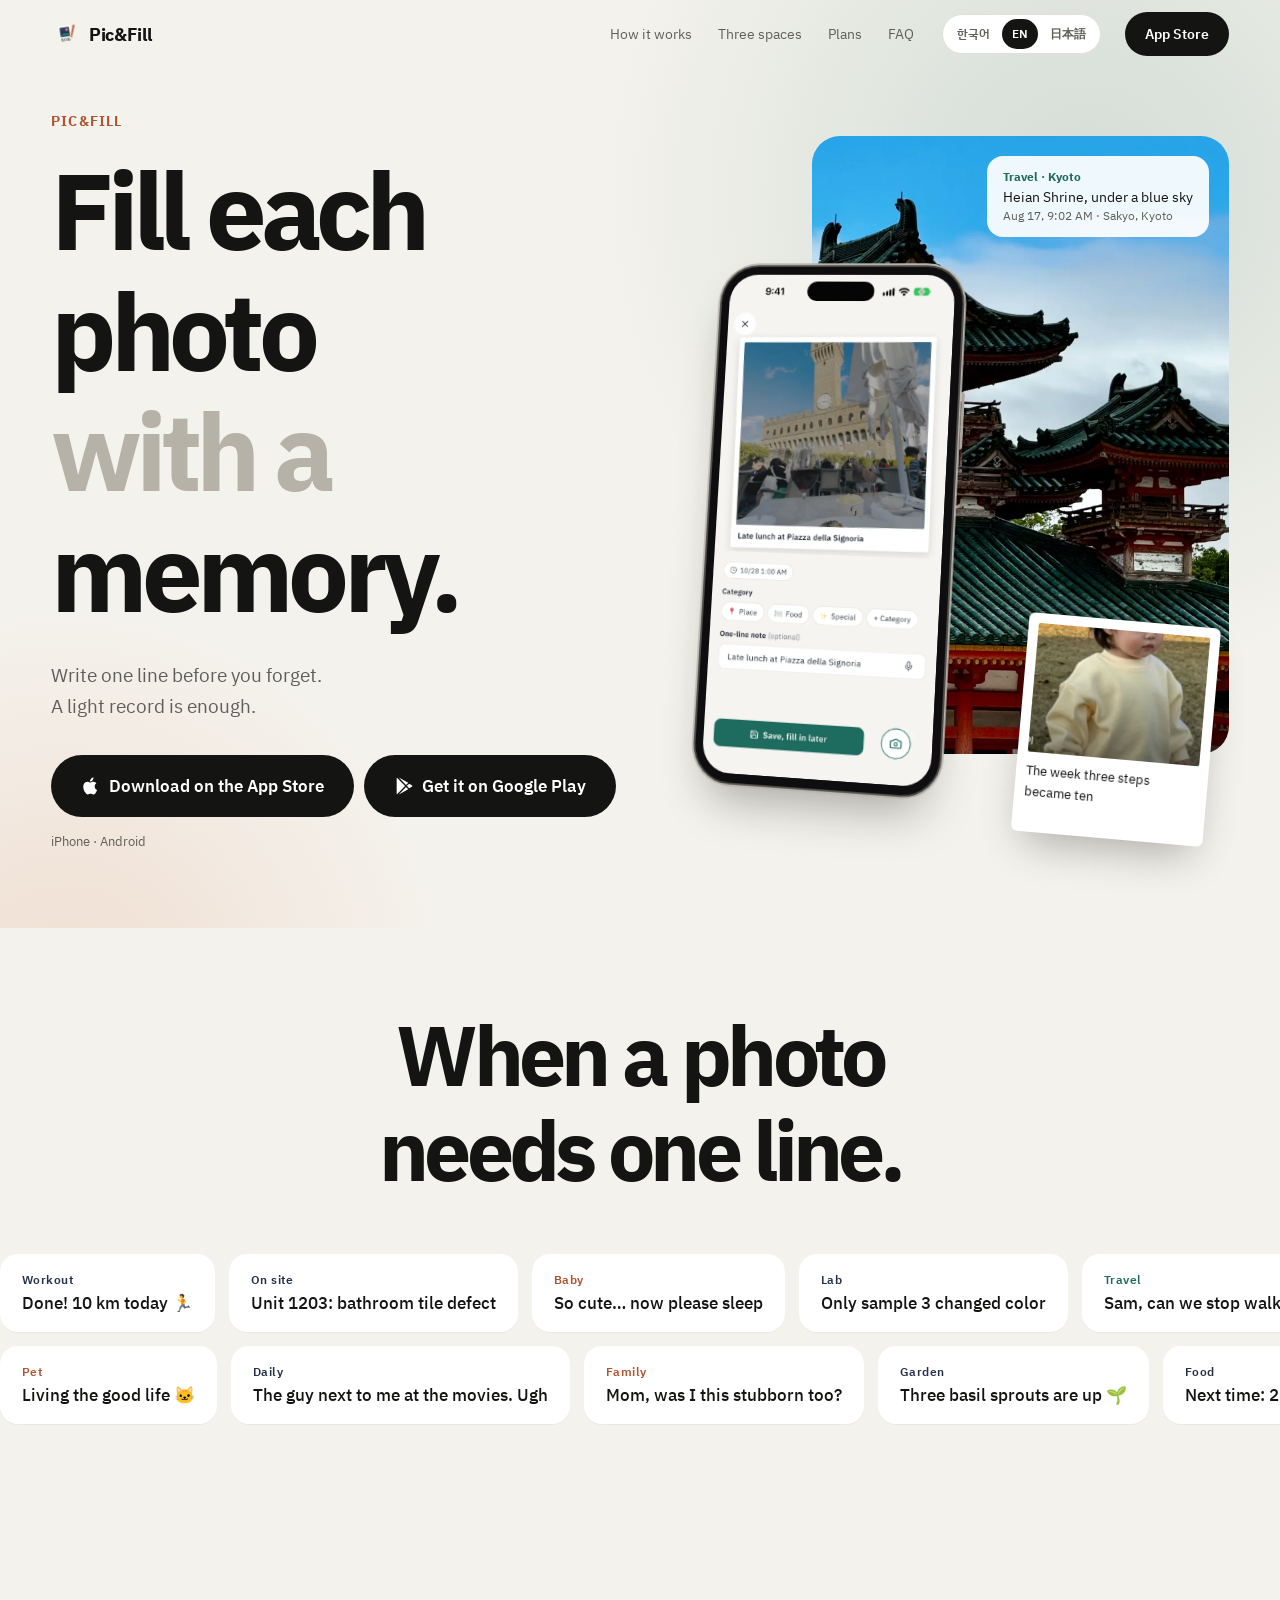
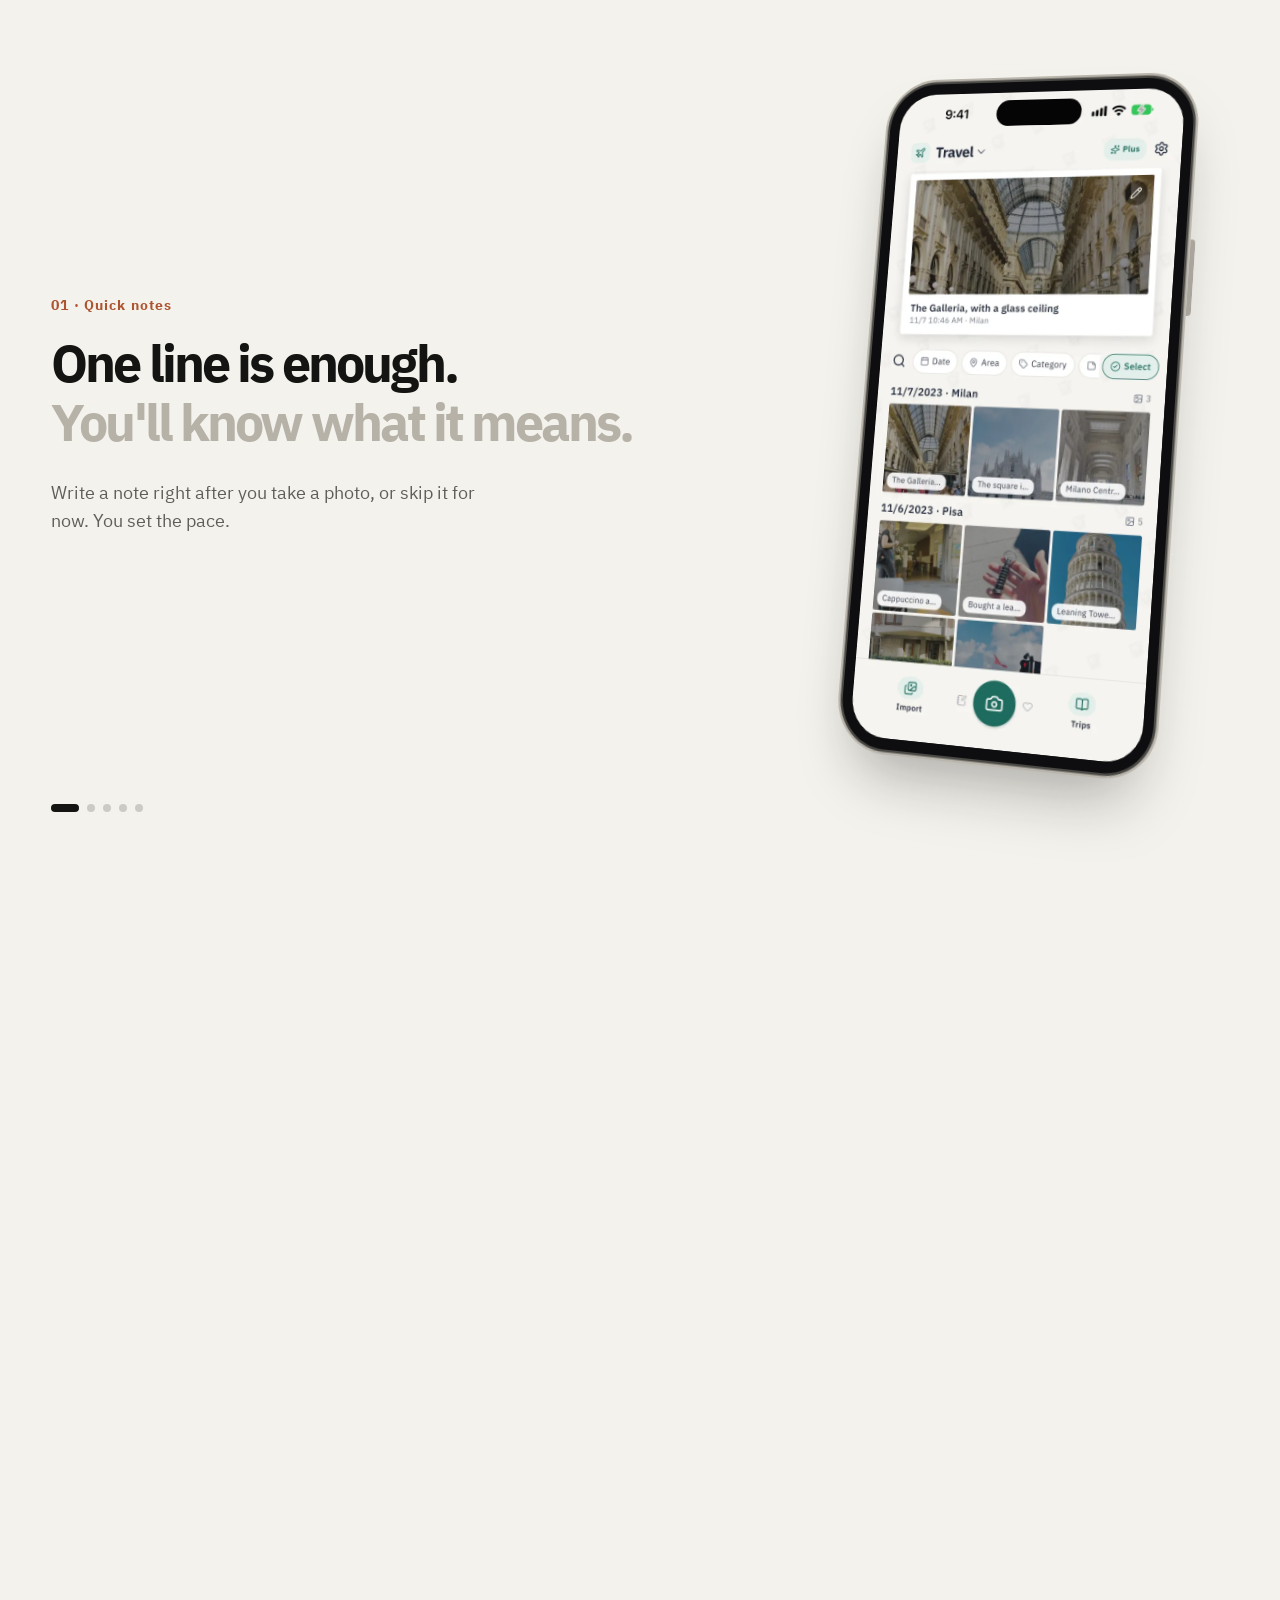
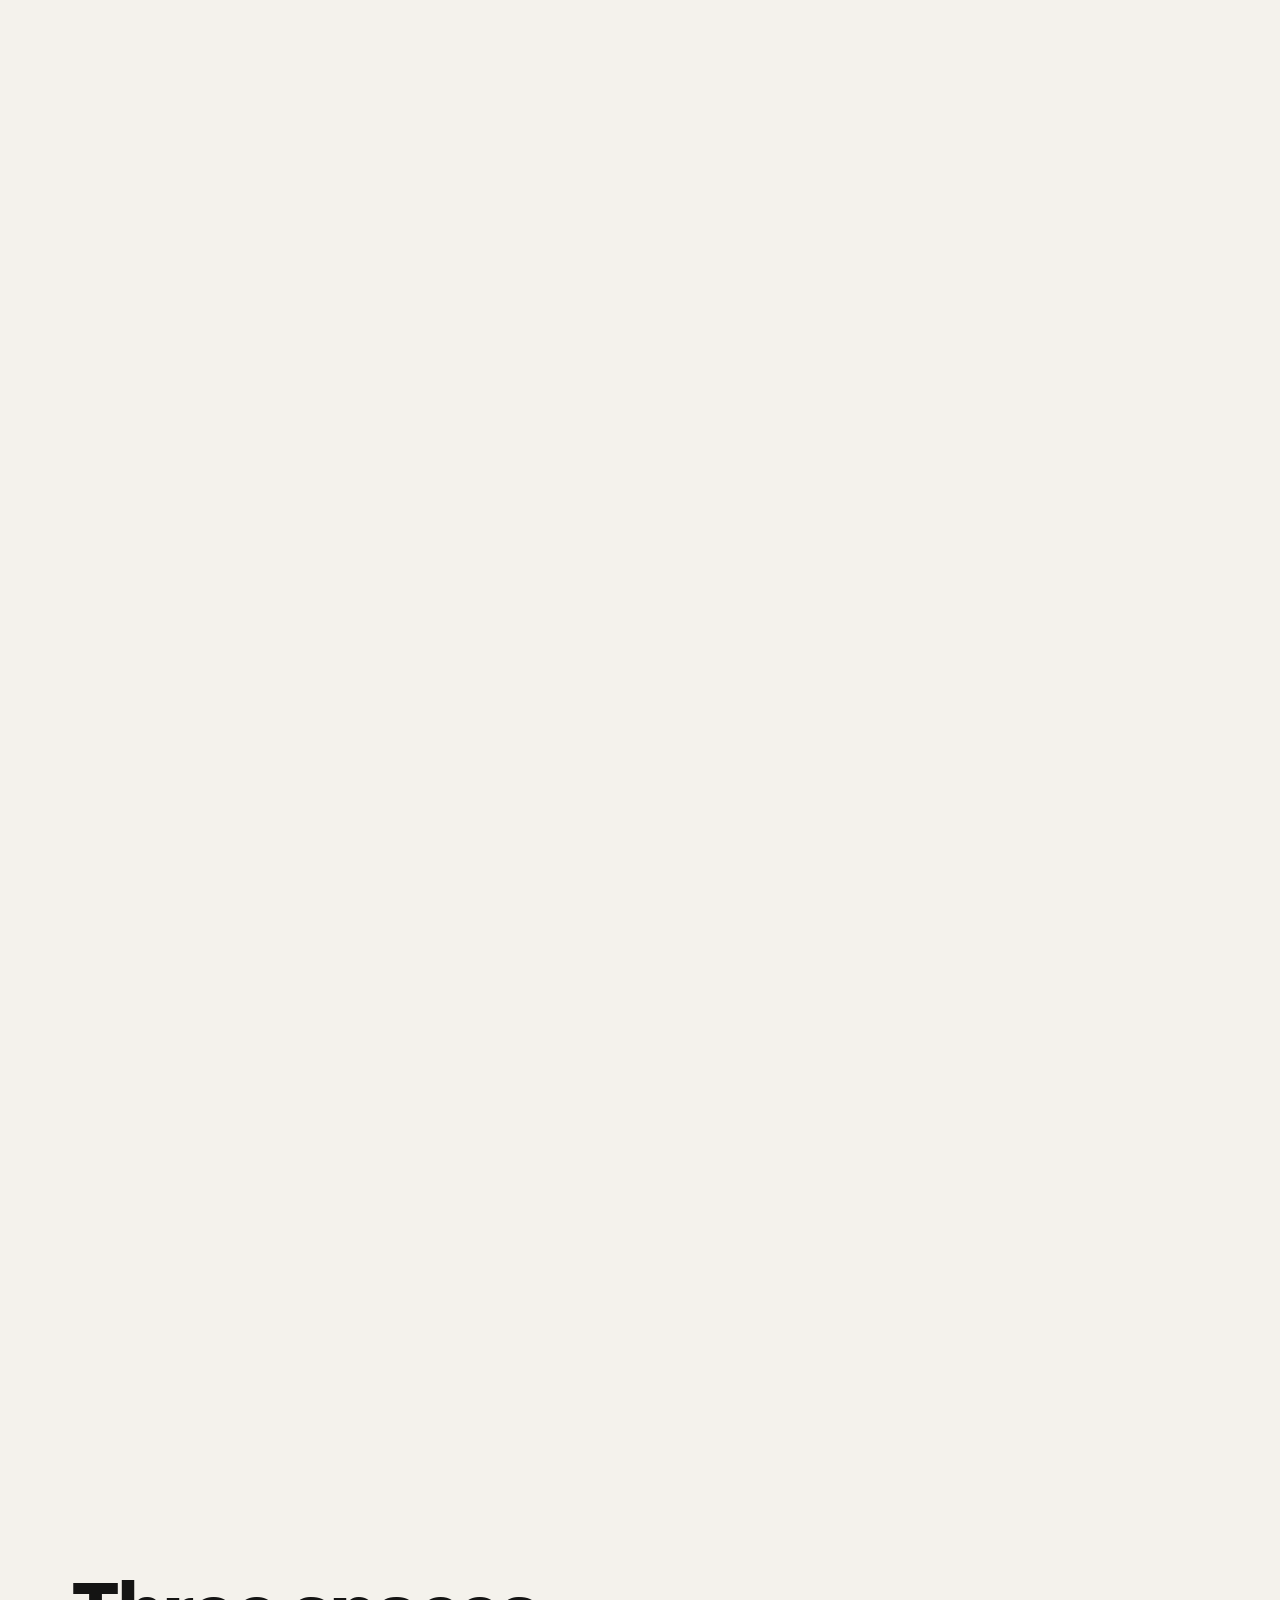
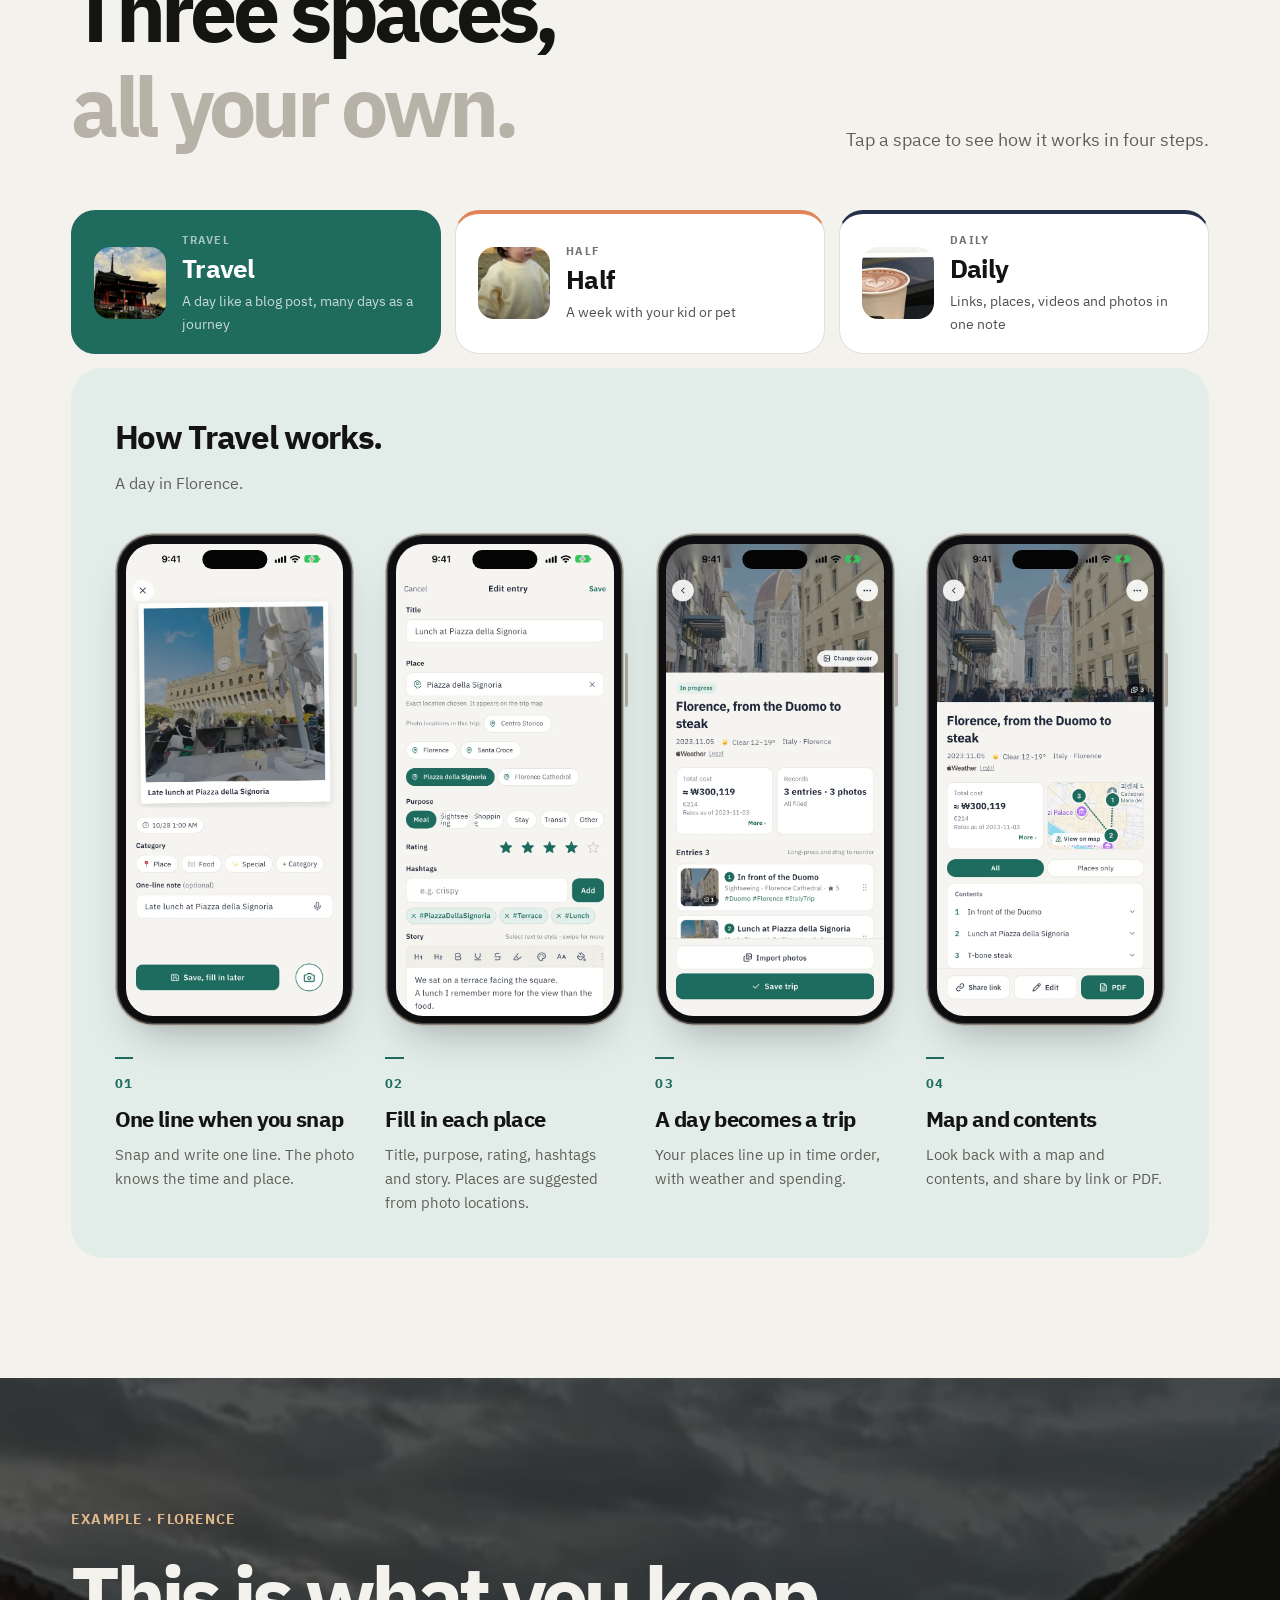
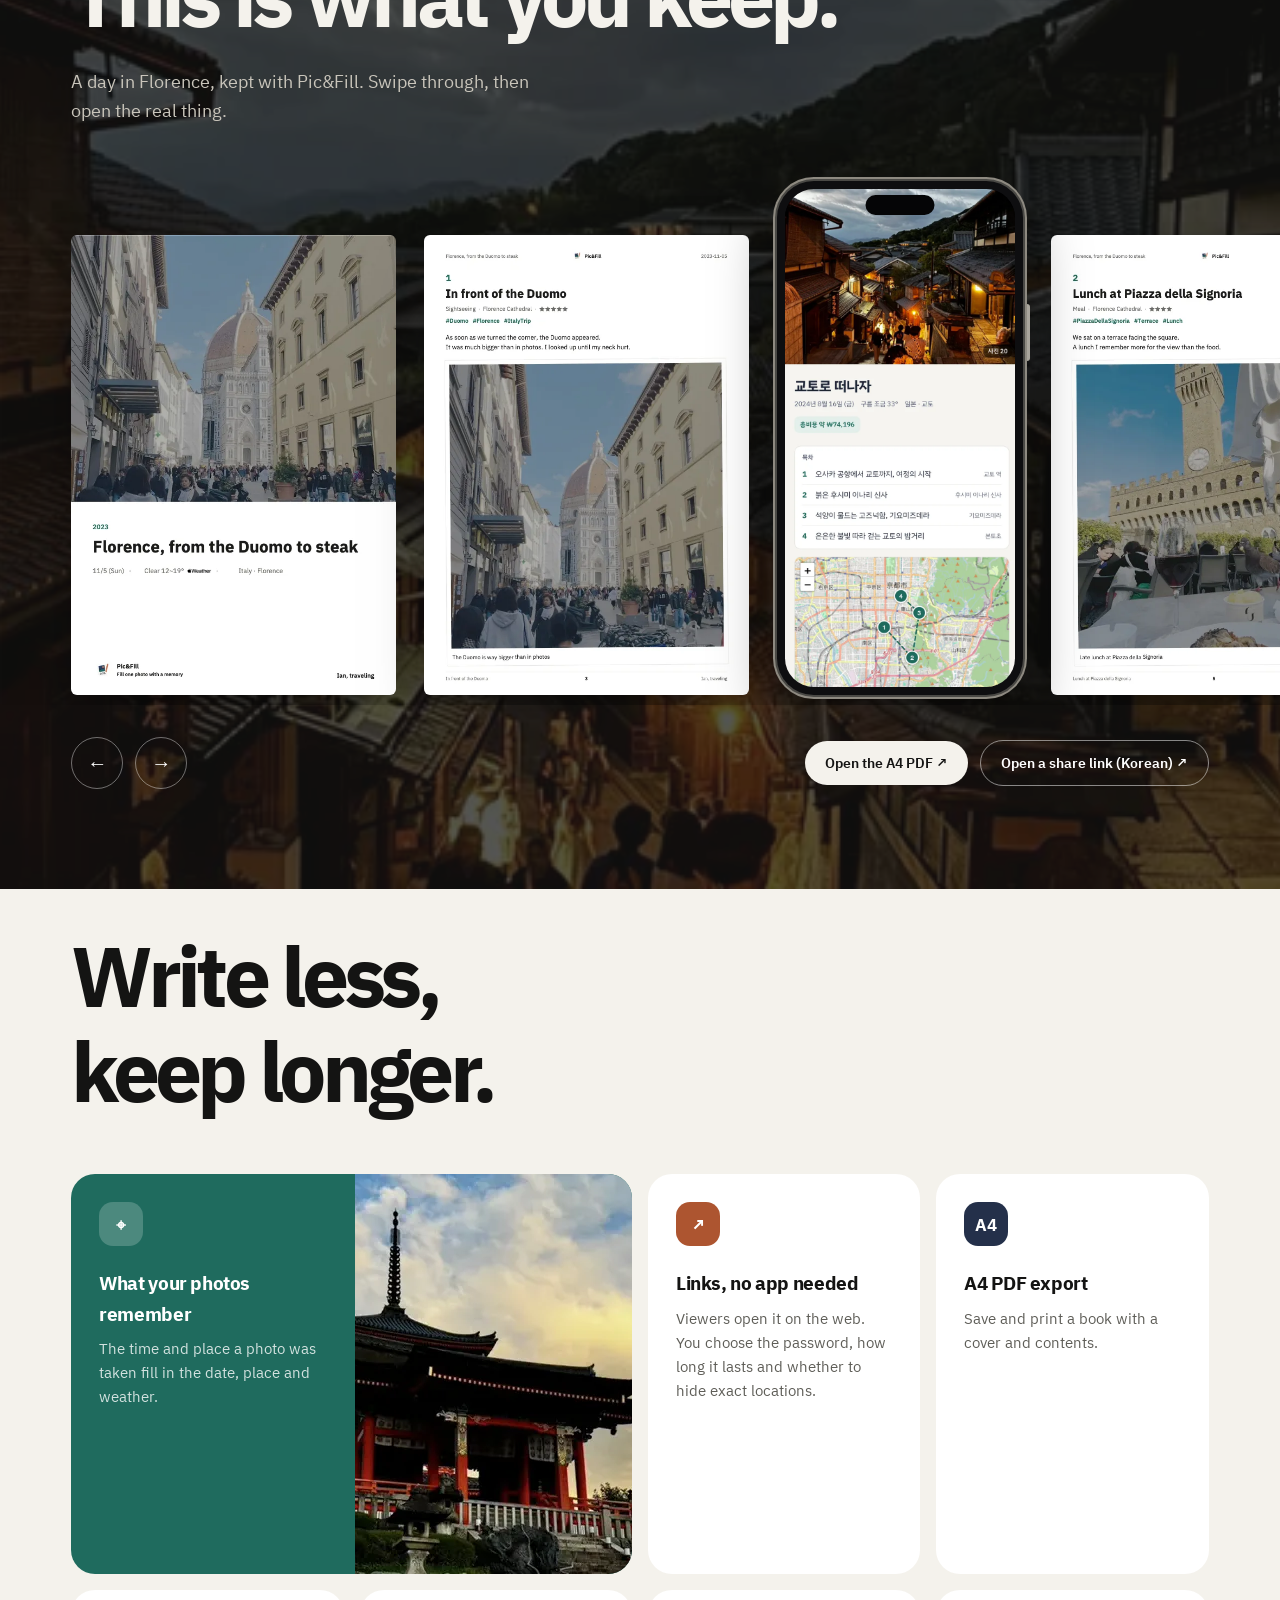
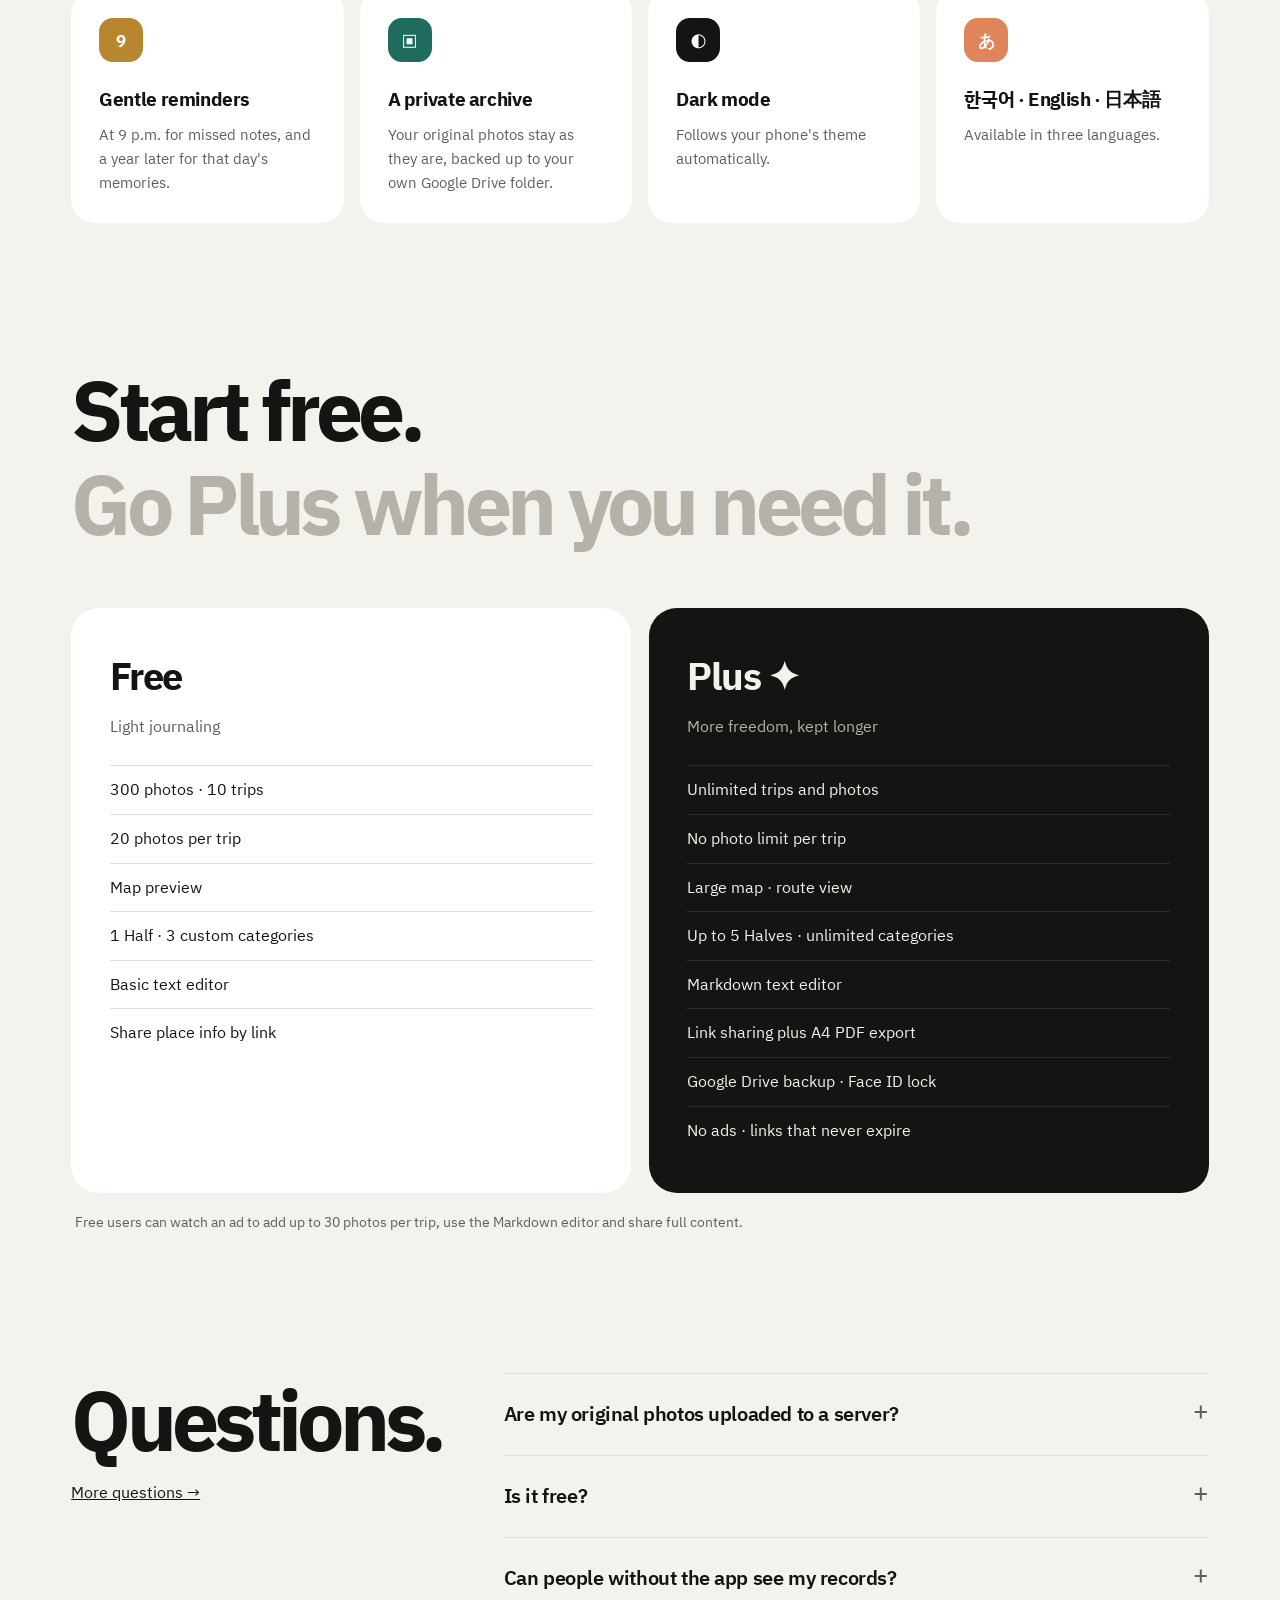
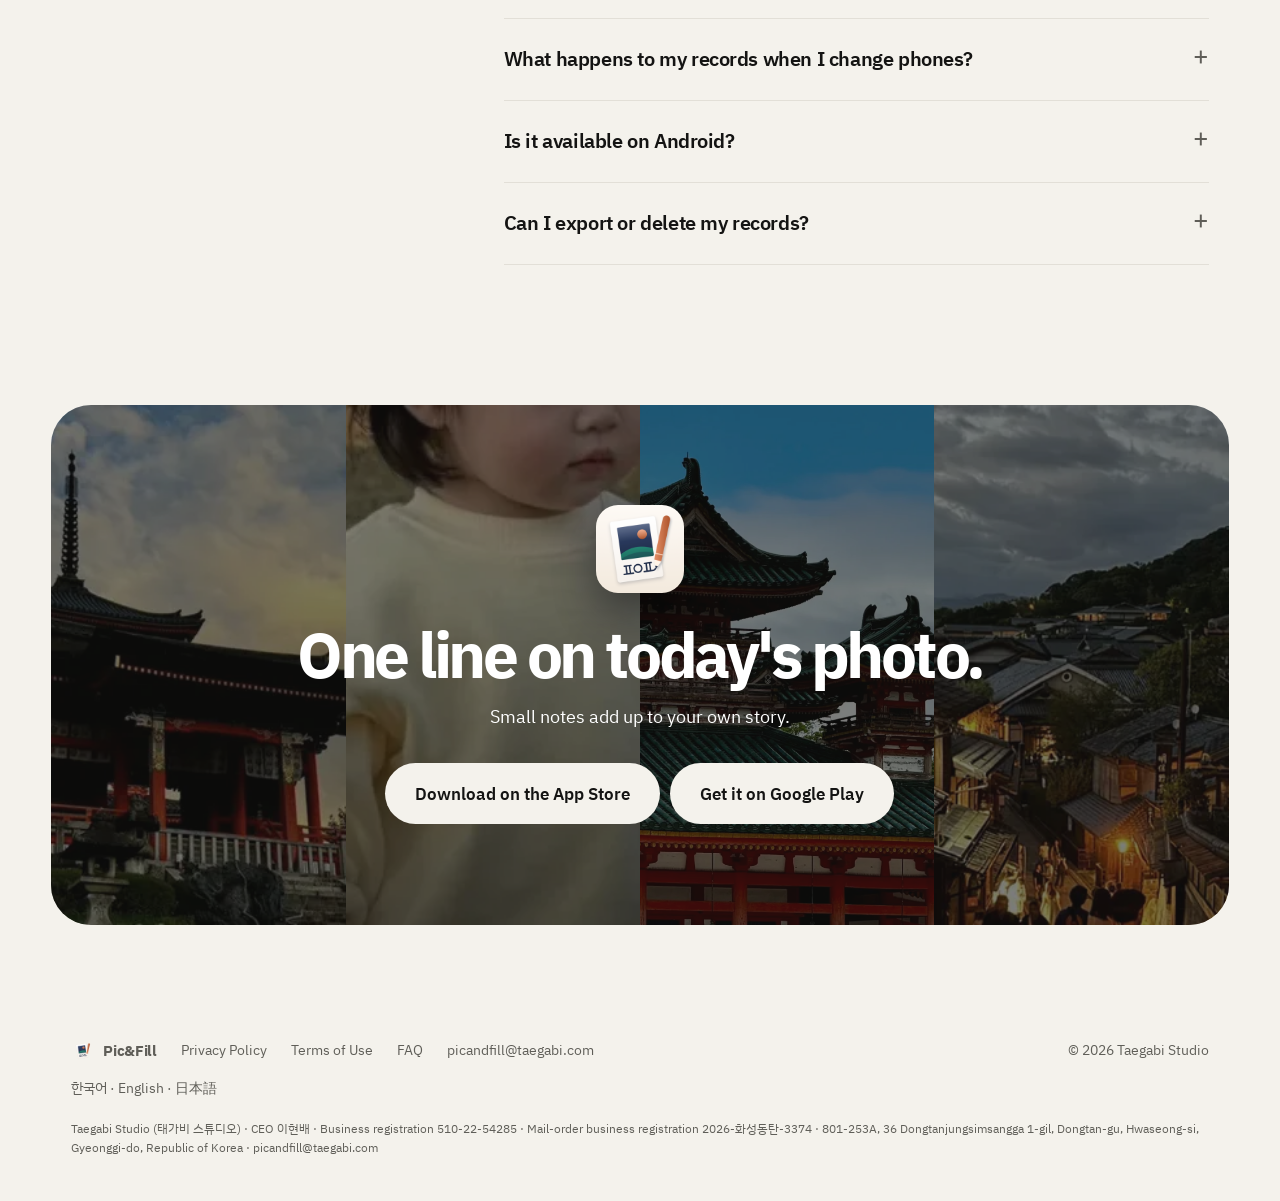
==== commit 4408688c: "Google Play 받기 버튼, 안드로이드 FAQ 답 바꿈 Co-Authored-By: Claude Opus 5.5 <noreply@anthropic.com>" ====
--- a/en/index.html
+++ b/en/index.html
@@ -53,7 +53,7 @@
       { "@type": "Question", "name": "Are my original photos uploaded to a server?", "acceptedAnswer": { "@type": "Answer", "text": "No. Originals stay in your phone's photo library. The app saves only your notes and a pointer to each photo. Small copies are uploaded only when you share by link, and deleted when you stop sharing." } },
       { "@type": "Question", "name": "Is it free?", "acceptedAnswer": { "@type": "Answer", "text": "Yes. You can record up to 300 photos and 10 trips and share them by link for free. Choose Plus for more records, PDF books or Google Drive backup." } },
       { "@type": "Question", "name": "Can people without the app see my records?", "acceptedAnswer": { "@type": "Answer", "text": "Yes. People open your link in a web browser, no app needed. You can set a password or hide exact locations." } },
-      { "@type": "Question", "name": "Is it available on Android?", "acceptedAnswer": { "@type": "Answer", "text": "It's on iPhone first. Android is coming." } }
+      { "@type": "Question", "name": "Is it available on Android?", "acceptedAnswer": { "@type": "Answer", "text": "Yes, get it on Google Play." } }
     ]
   }
   </script>
@@ -81,11 +81,17 @@
       <h1 class="reveal d1">Fill each photo<br><span class="soft">with a</span> memory.</h1>
       <p class="lead reveal d2">Write one line before you forget.<br>A light record is enough.</p>
       <div class="reveal d3">
+        <div class="stores">
         <a class="btn big" data-appstore data-track="appstore_hero" href="#">
           <svg viewBox="0 0 24 24" aria-hidden="true"><path d="M16.4 12.6c0-2.5 2-3.7 2.1-3.8-1.2-1.7-3-1.9-3.6-2-1.5-.2-3 .9-3.8.9-.8 0-2-.9-3.3-.9-1.7 0-3.3 1-4.2 2.6-1.8 3.1-.5 7.7 1.3 10.2.9 1.2 1.9 2.6 3.2 2.6 1.3-.1 1.8-.8 3.3-.8 1.6 0 2 .8 3.4.8 1.4 0 2.3-1.3 3.1-2.5 1-1.4 1.4-2.8 1.4-2.9 0 0-2.8-1.1-2.9-4.2zM13.9 5.1c.7-.9 1.2-2 1-3.2-1 0-2.3.7-3 1.6-.7.8-1.2 2-1.1 3.1 1.2.1 2.3-.6 3.1-1.5z"/></svg>
           <span class="label">Download on the App Store</span>
         </a>
-        <p class="note">iPhone first · Android coming</p>
+        <a class="btn big" data-track="play_hero" href="https://play.google.com/store/apps/details?id=com.taegabi.picandfill">
+          <svg viewBox="0 0 24 24" aria-hidden="true"><path d="M3.6 2.2c-.3.3-.4.7-.4 1.2v17.2c0 .5.1.9.4 1.2l9.7-9.8-9.7-9.8zm10.8 10.9 2.7 2.7-11.3 6.5 8.6-9.2zm3.9-3.8 3 1.7c.9.5.9 1.4 0 1.9l-3 1.7-3-3 3-2.3zM5.8 1.7l11.3 6.5-2.7 2.7-8.6-9.2z"/></svg>
+          <span class="label">Get it on Google Play</span>
+        </a>
+        </div>
+        <p class="note">iPhone · Android</p>
       </div>
     </div>
     <div class="hero-stage" data-parallax>
@@ -293,7 +299,7 @@
       <details><summary>Is it free?</summary><p>Yes. You can record up to 300 photos and 10 trips and share them by link for free. Choose Plus for more records, PDF books or Google Drive backup.</p></details>
       <details><summary>Can people without the app see my records?</summary><p>Yes. People open your link in a web browser, no app needed. You can set a password or hide exact locations.</p></details>
       <details><summary>What happens to my records when I change phones?</summary><p>Sign in with the same Google or Apple account and your records are all there. With Plus Google Drive backup, your photos show up on the new phone too.</p></details>
-      <details><summary>Is it available on Android?</summary><p>It's on iPhone first. Android is coming.</p></details>
+      <details><summary>Is it available on Android?</summary><p>Yes, get it on Google Play.</p></details>
       <details><summary>Can I export or delete my records?</summary><p>Yes. In Settings you can export all your records as a file, and delete your account and records at once.</p></details>
       </div></div>
     </div>
@@ -305,7 +311,10 @@
       <img class="icon reveal" src="../assets/app-icon.png" alt="" width="88" height="88">
       <h2 class="display reveal d1">One line on today's photo.</h2>
       <p class="reveal d1">Small notes add up to your own story.</p>
-      <a class="btn big light reveal d2" data-appstore data-track="appstore_bottom" href="#"><span class="label">Download on the App Store</span></a>
+      <div class="stores reveal d2">
+      <a class="btn big light" data-appstore data-track="appstore_bottom" href="#"><span class="label">Download on the App Store</span></a>
+      <a class="btn big light" data-track="play_bottom" href="https://play.google.com/store/apps/details?id=com.taegabi.picandfill"><span class="label">Get it on Google Play</span></a>
+      </div>
     </div>
   </section>
 </main>
--- a/assets/site.css
+++ b/assets/site.css
@@ -27,6 +27,8 @@
 .btn:hover { transform: translateY(-2px); box-shadow: 0 10px 24px rgba(0,0,0,.18); }
 .btn.big { padding: 17px 30px; font-size: 17px; }
 .btn svg { width: 20px; height: 20px; fill: currentColor; }
+.stores { display: flex; flex-wrap: wrap; gap: 10px; }
+.cta-in .stores { justify-content: center; }
 .btn.soon { background: #3C3B37; cursor: default; }
 .btn.soon:hover { transform: none; box-shadow: none; }
 
@@ -237,6 +239,7 @@
 /* 약관·방침 언어 바꾸기 */
 .doc .langs { font-size: 14px; color: var(--sub, #6B6A64); margin: 0 0 8px; }
 .doc .langs a { color: inherit; }
+.doc .notice { background: #ECE9E1; border-radius: 10px; padding: 12px 14px; font-size: 14px; }
 
 /* 아래 사업자 정보 (전자상거래법 표시) */
 footer .biz { flex-basis: 100%; width: 100%; margin: 6px 0 0; font-size: 12px; color: var(--sub); }
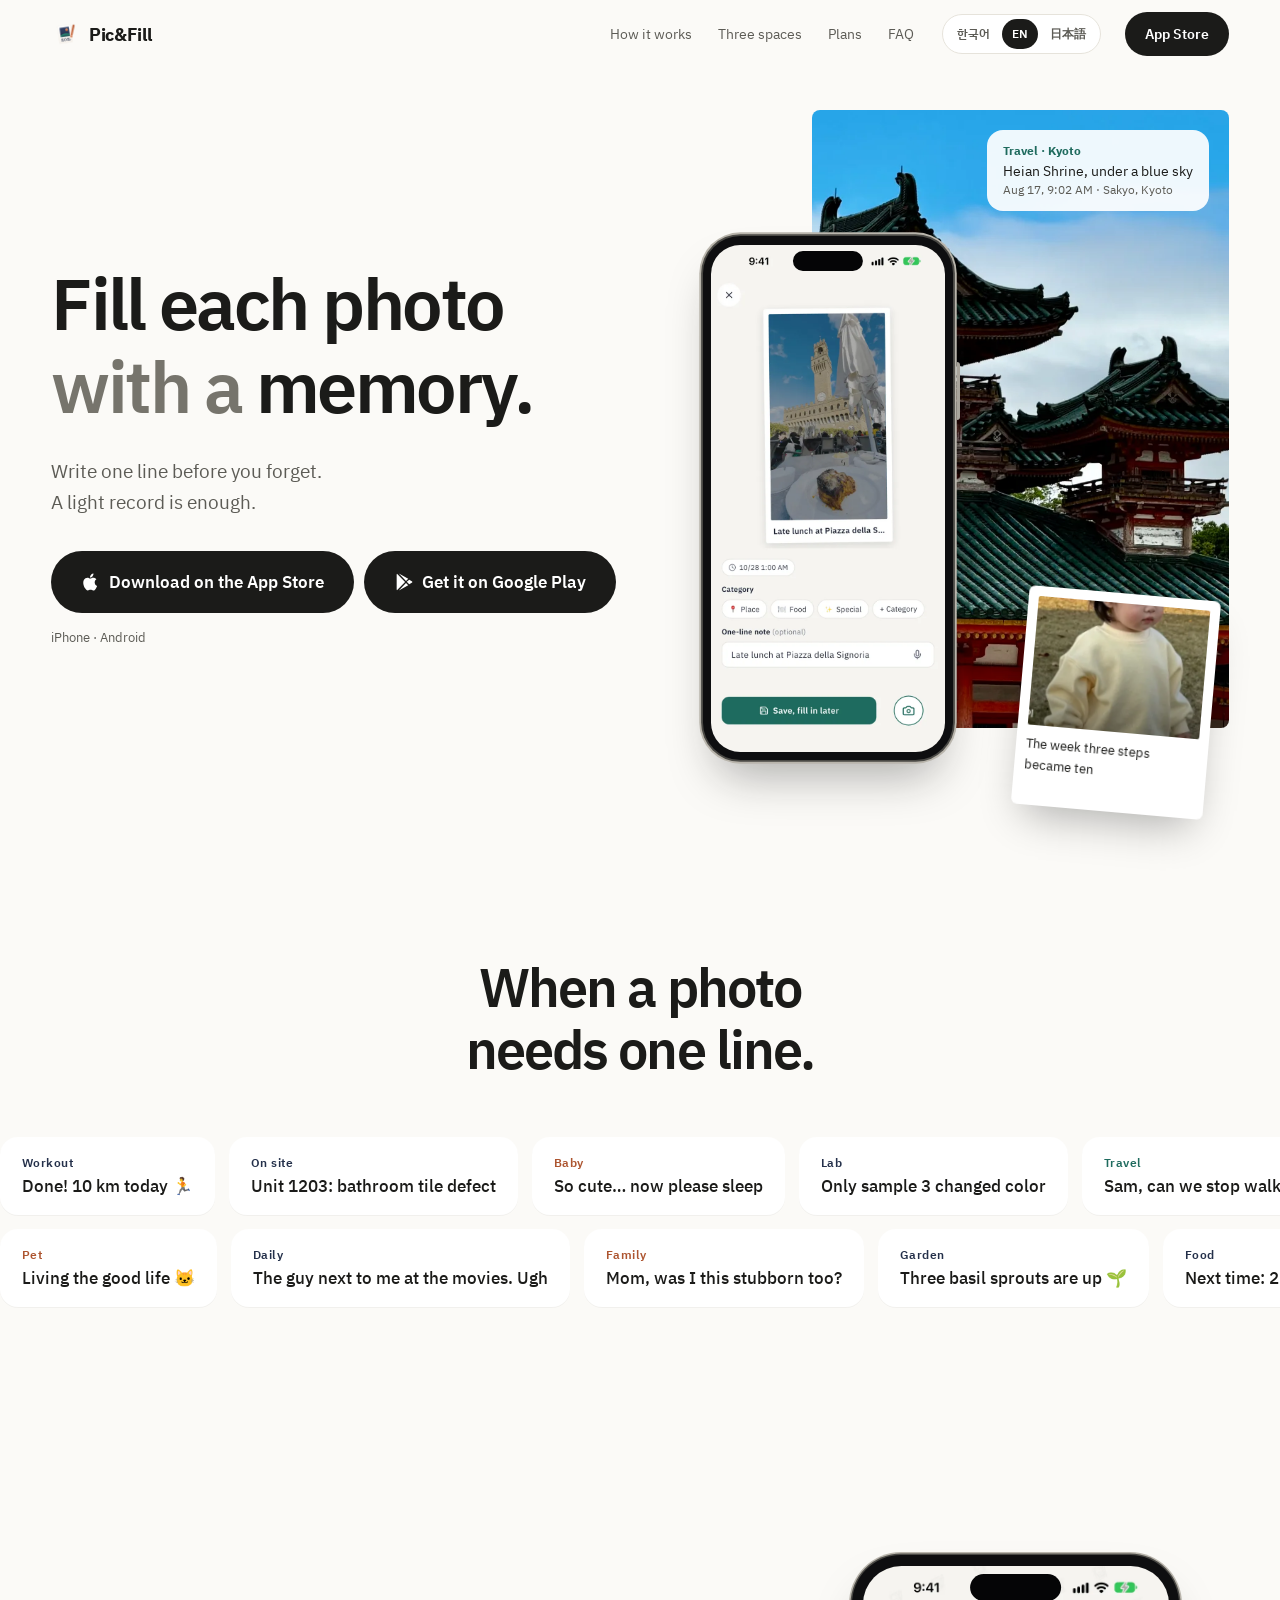
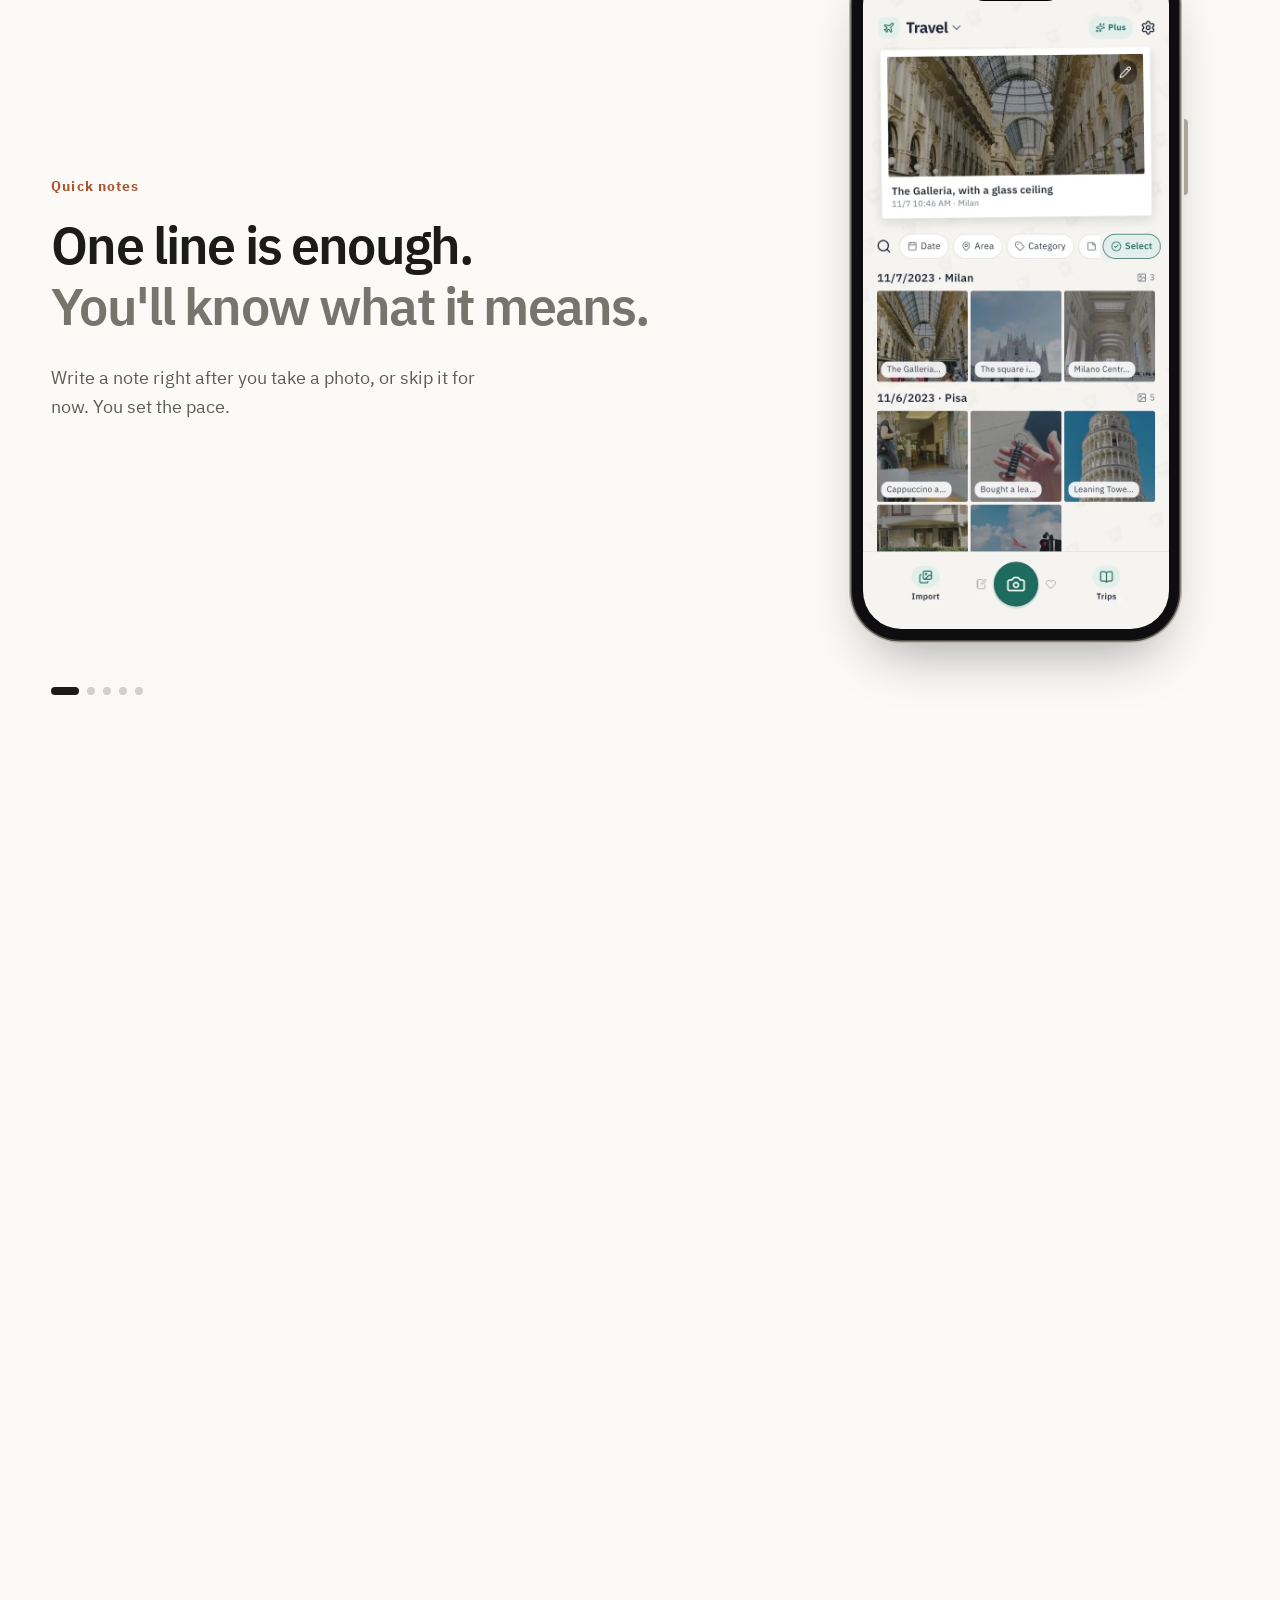
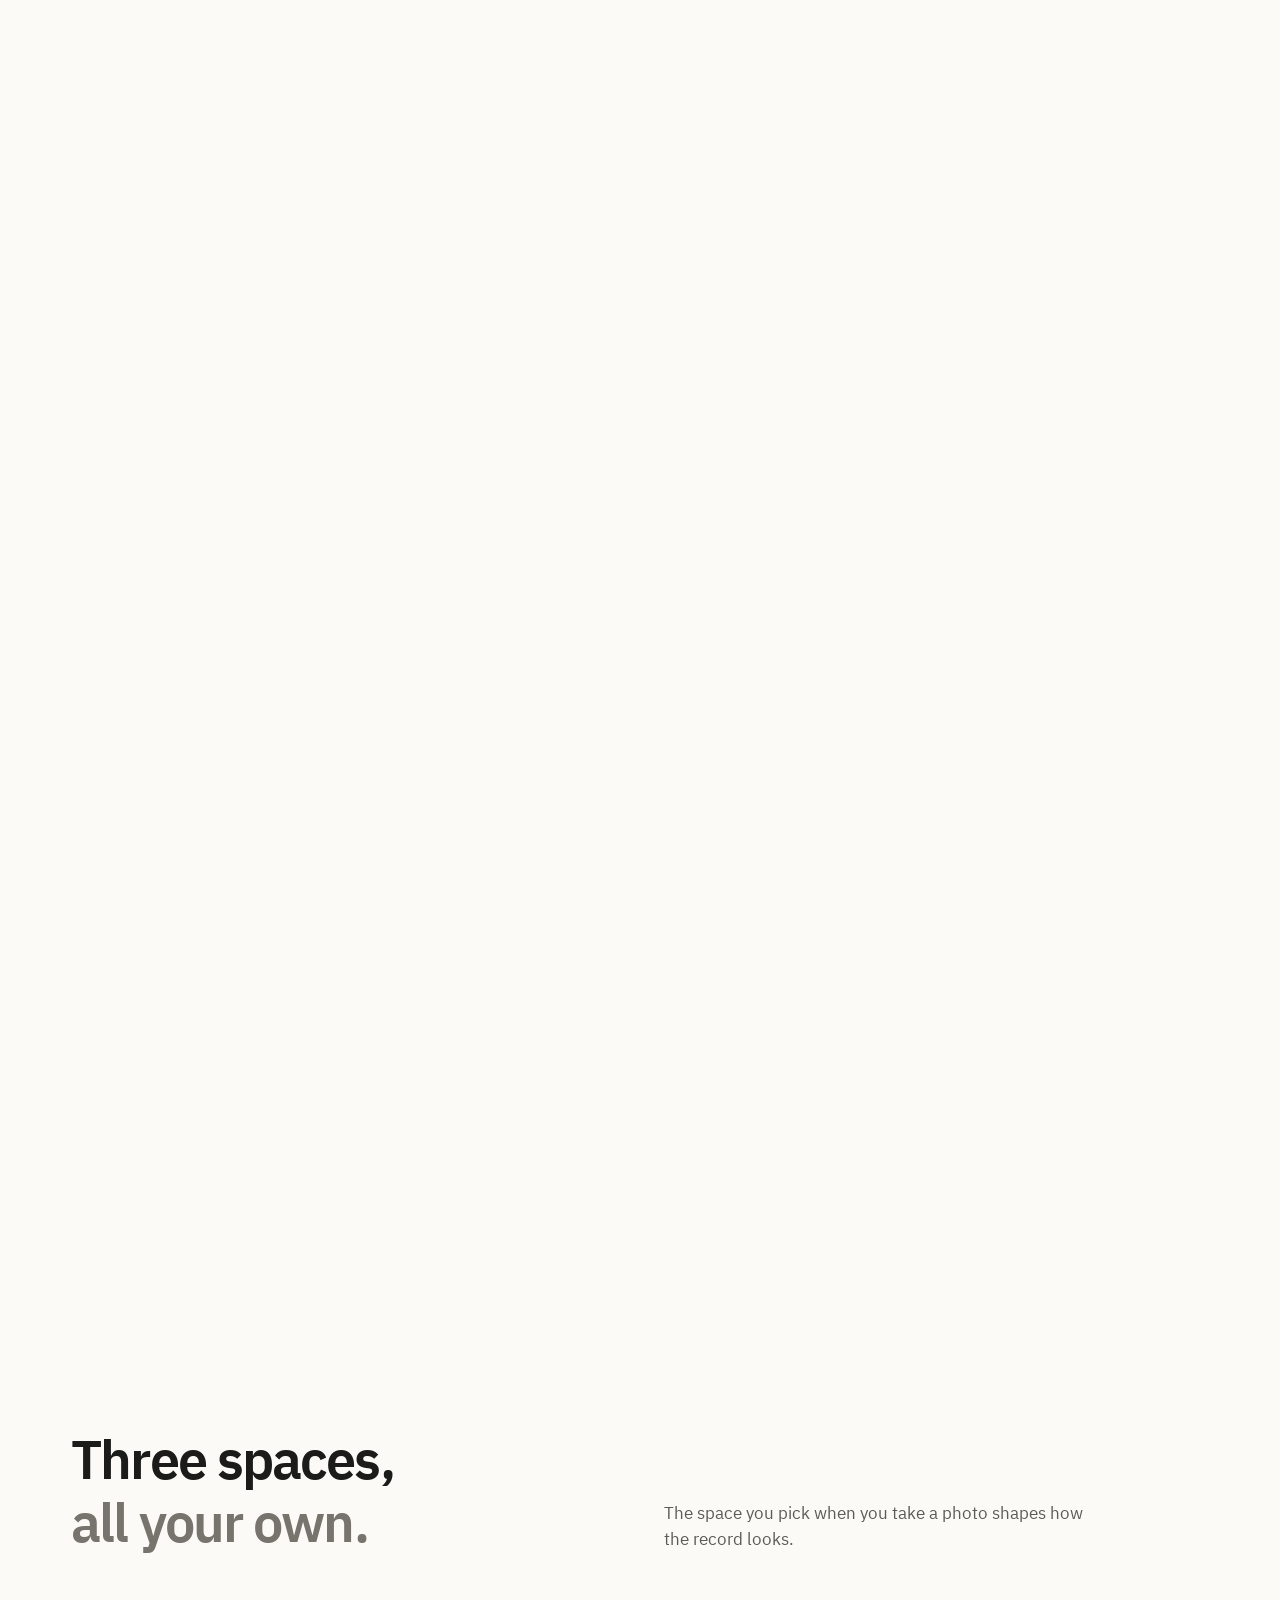
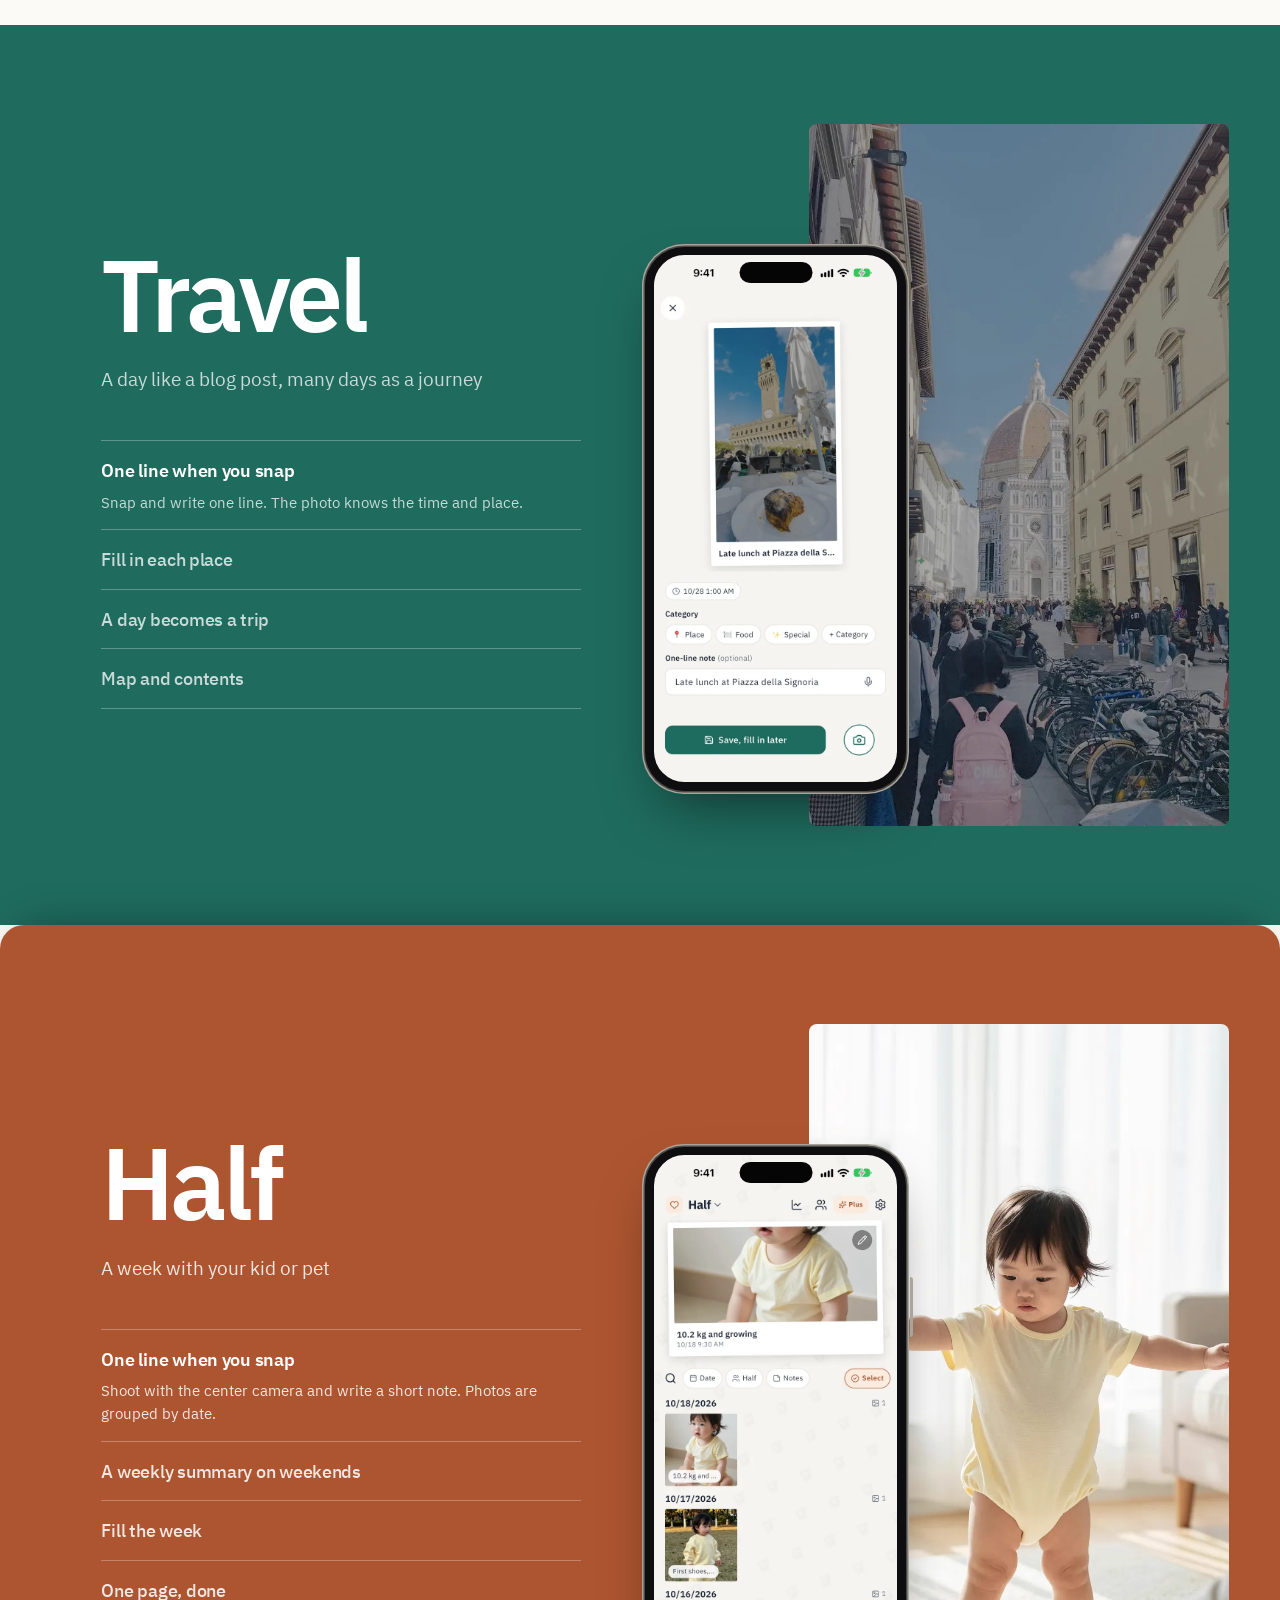
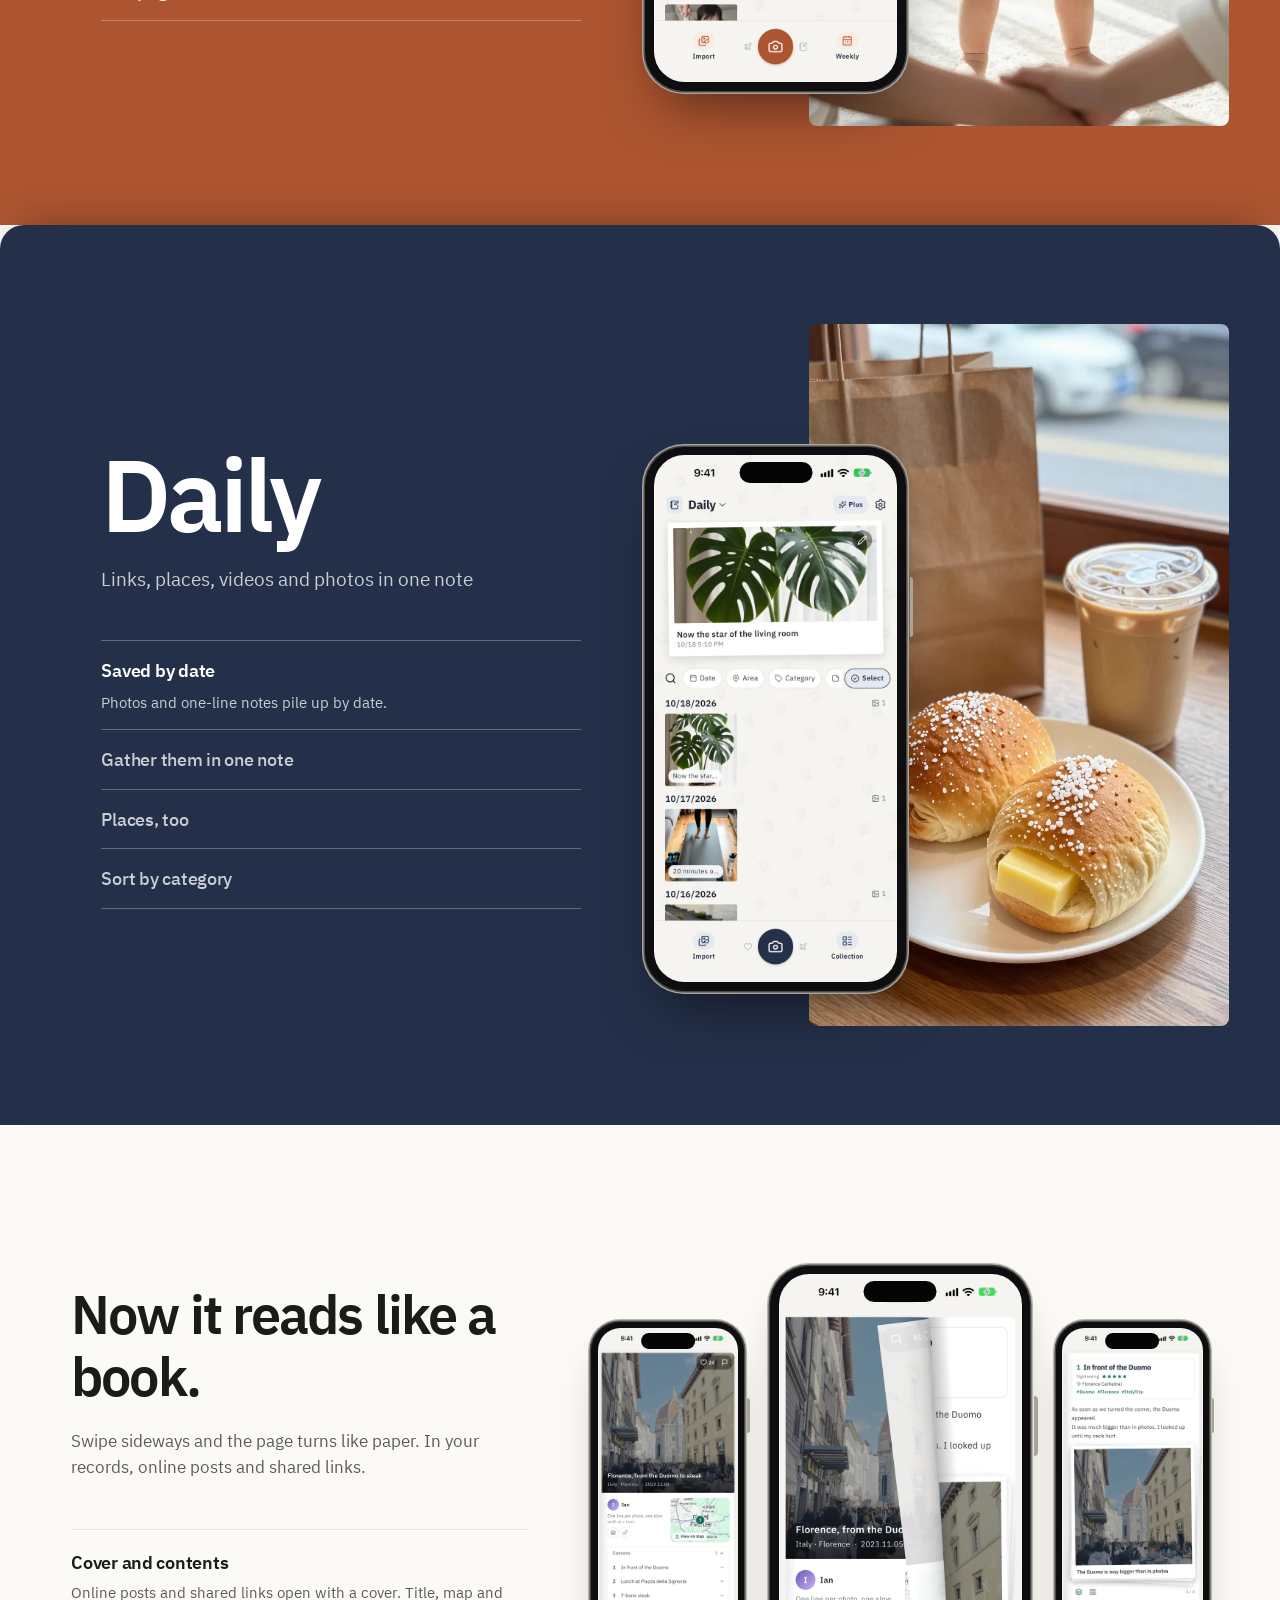
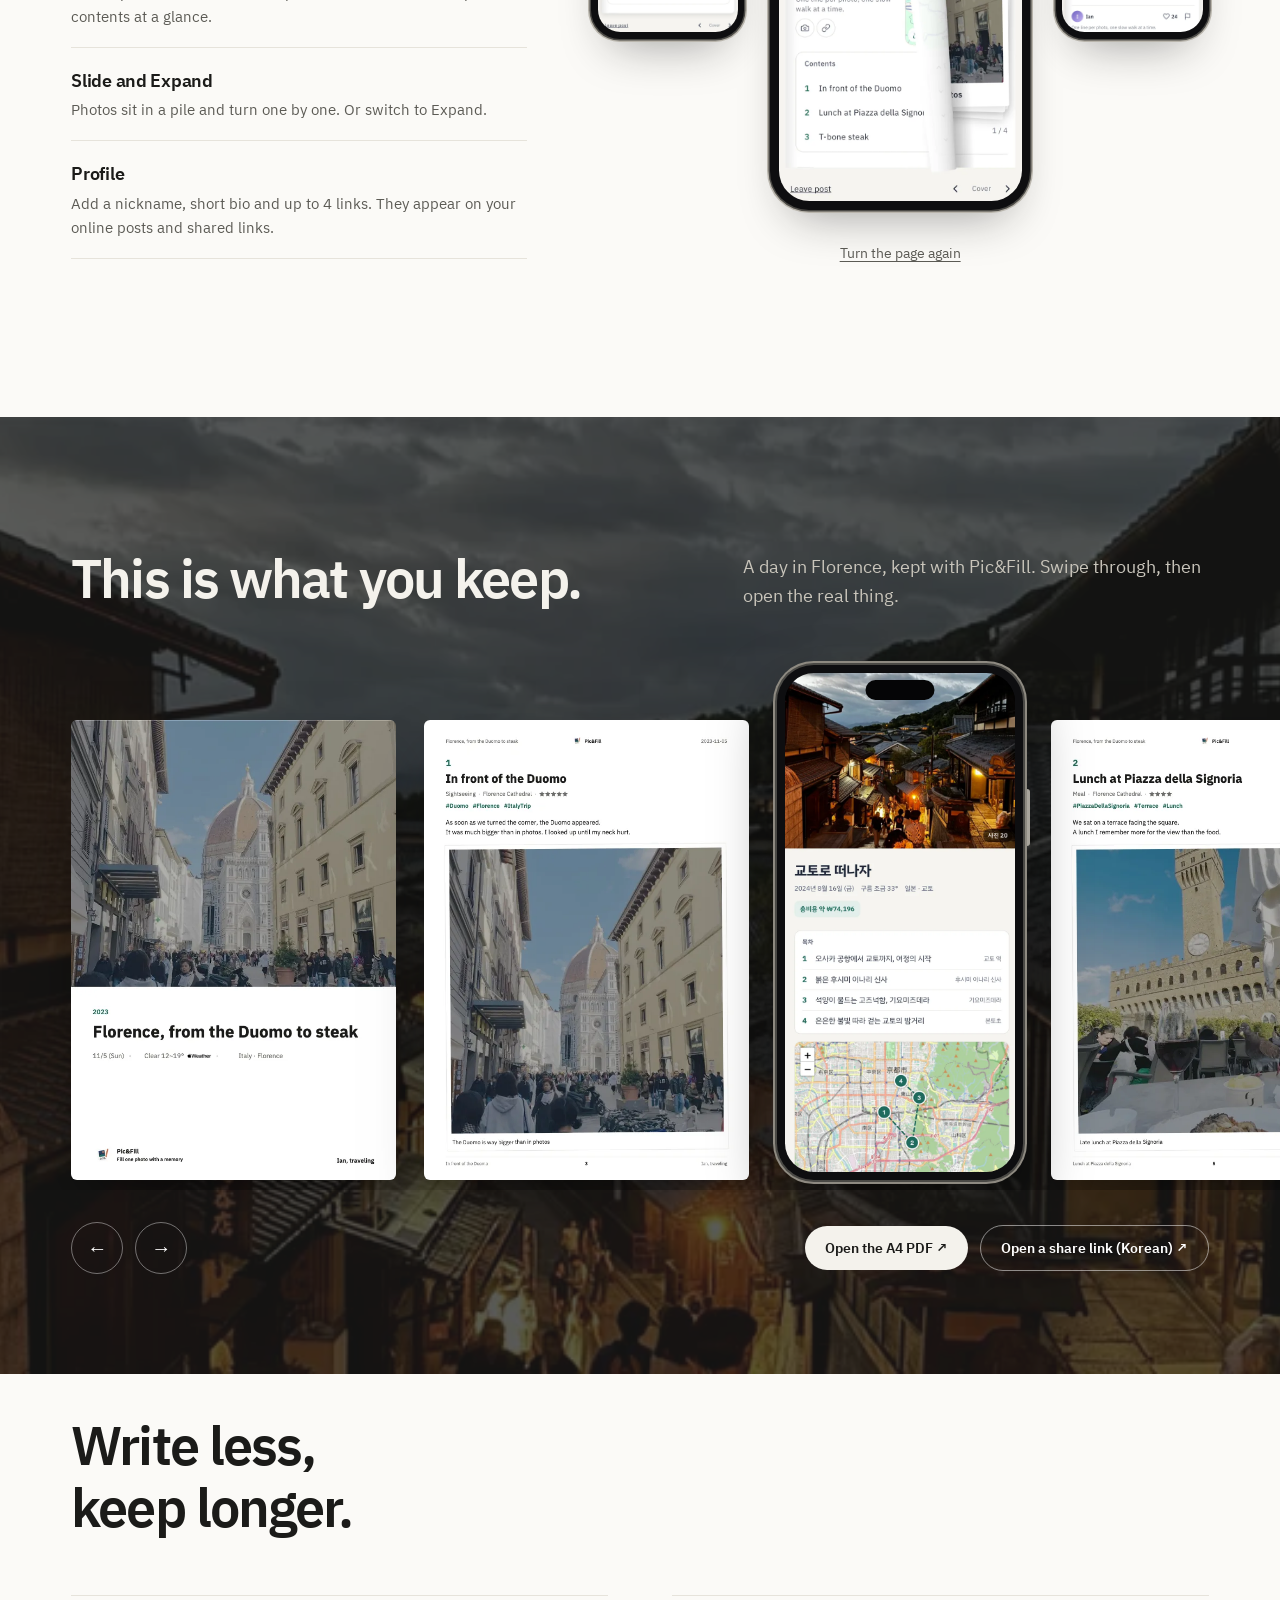
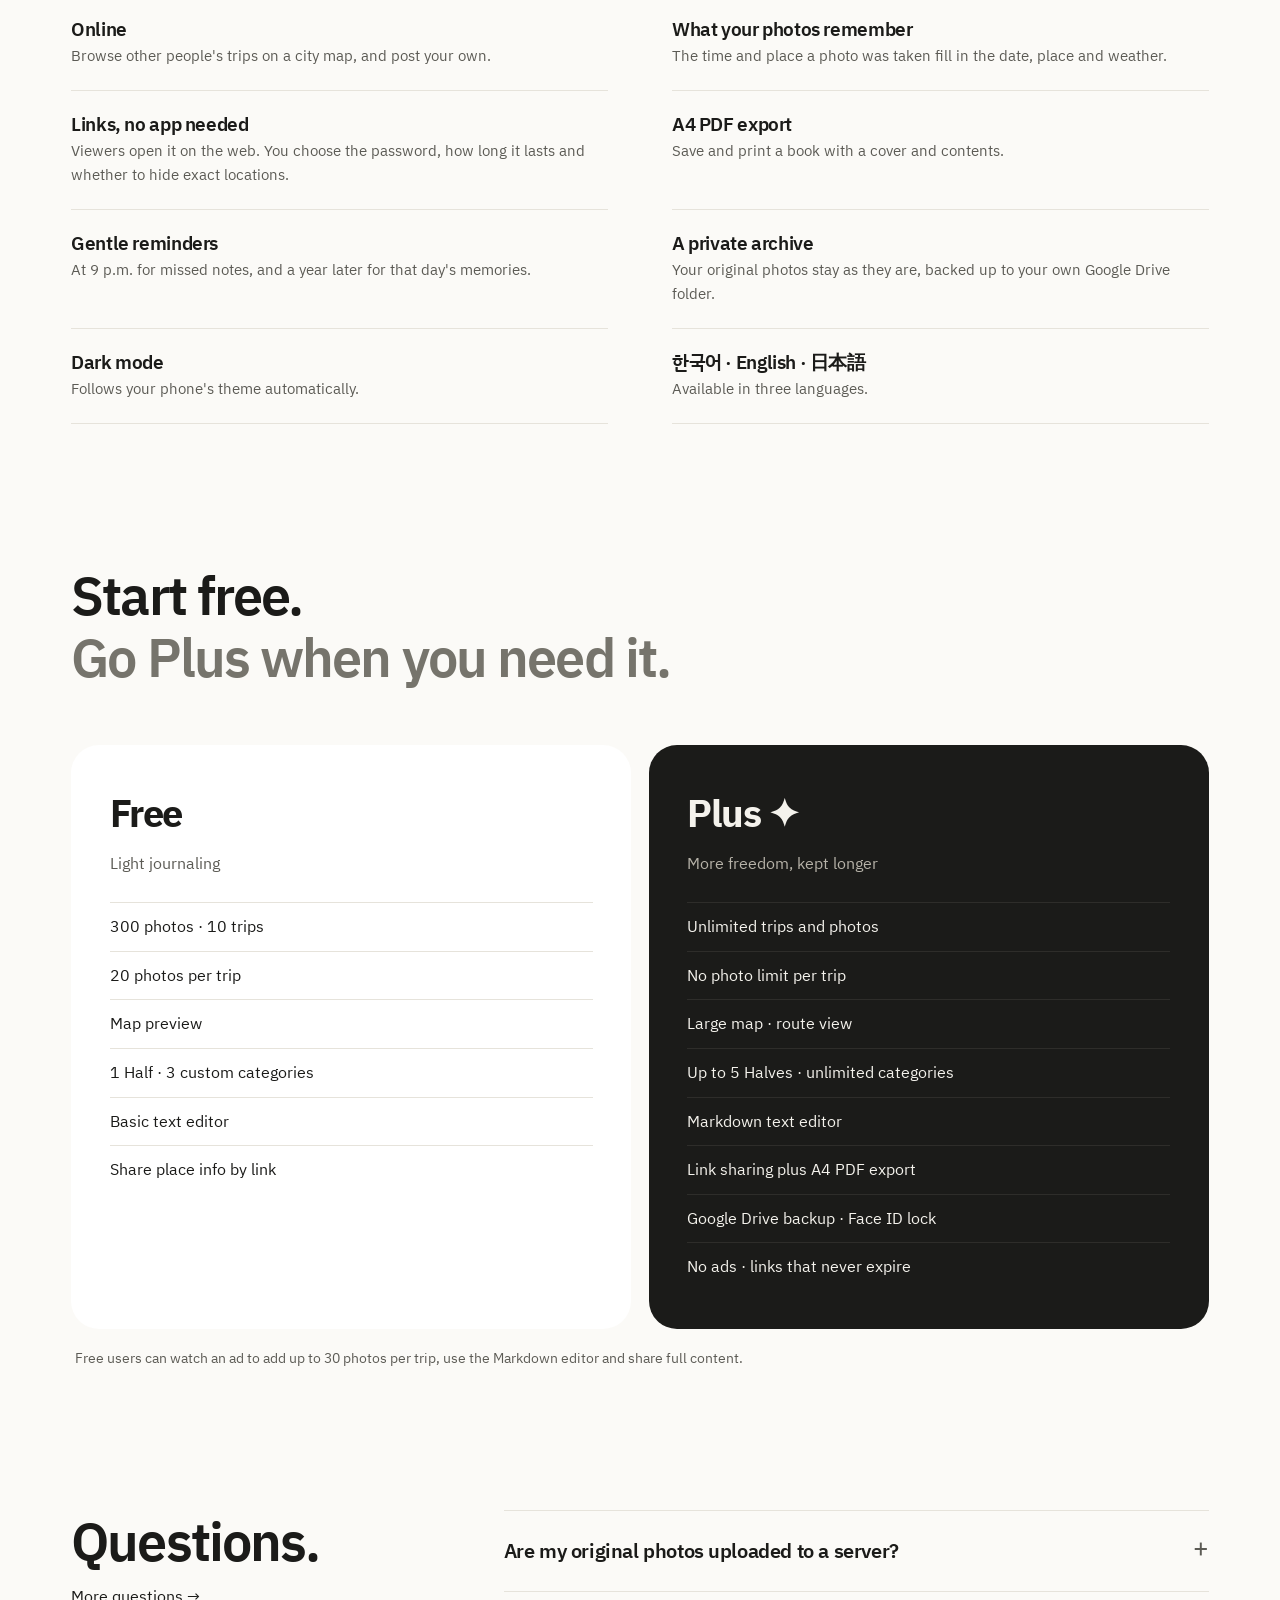
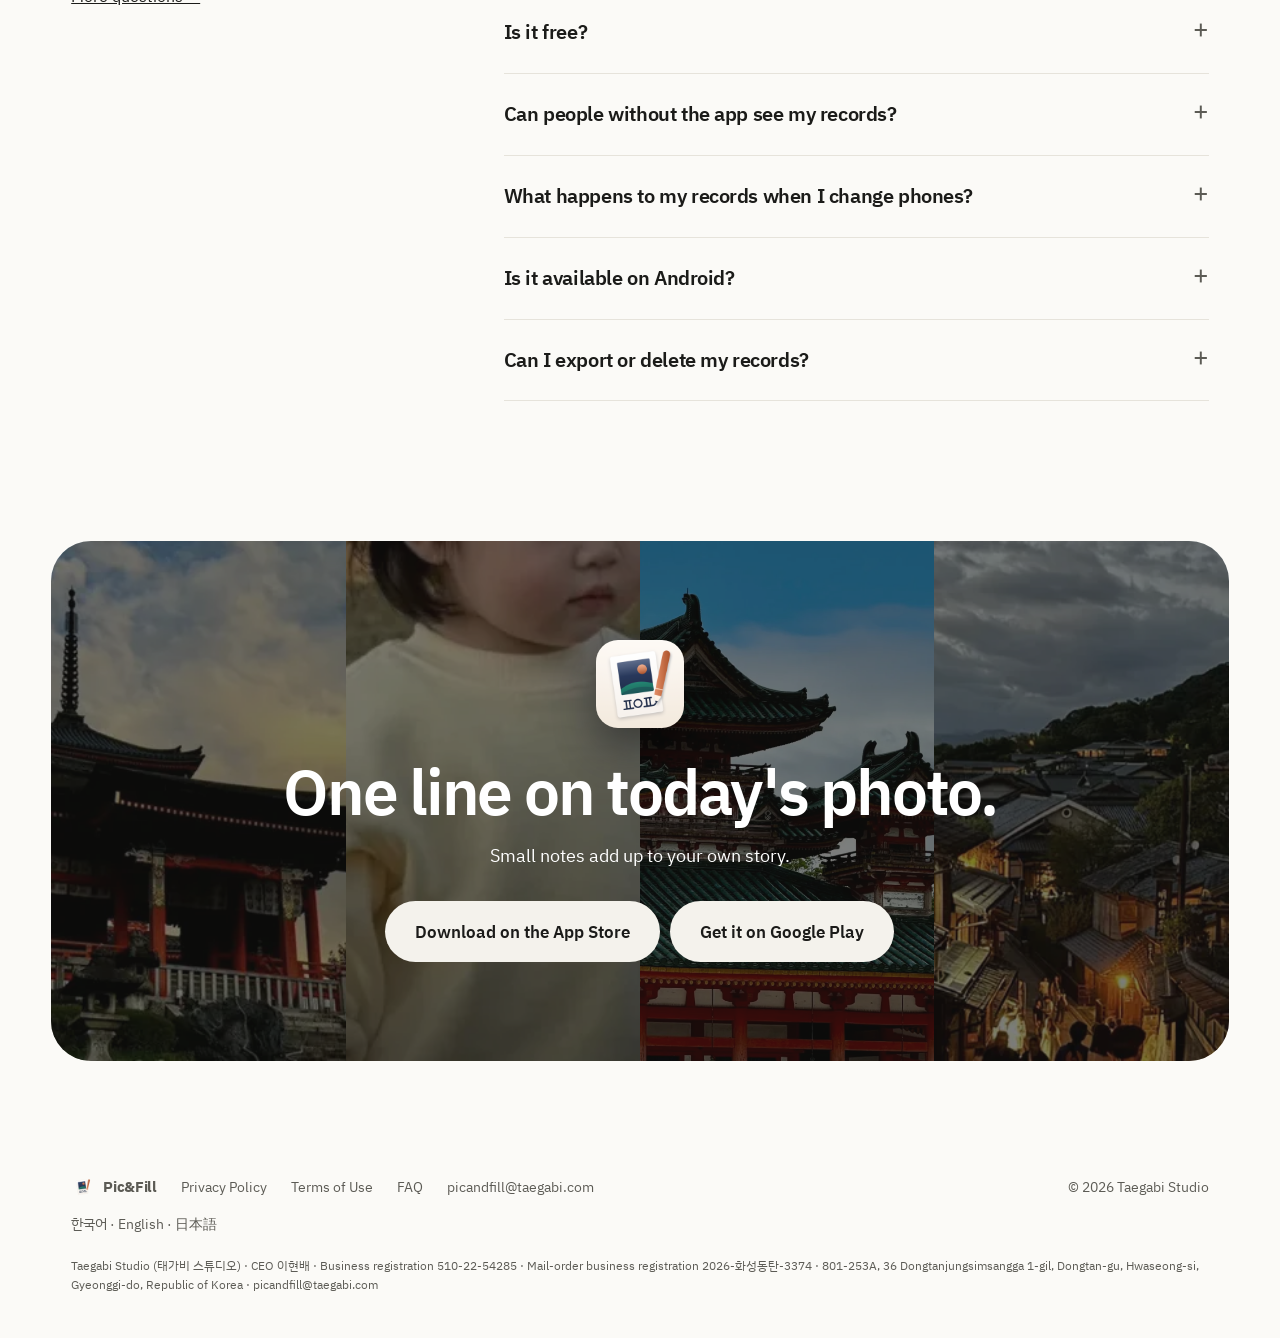
==== commit b332cefd: "홈 다시 다듬기 (1.0.4): 세 공간을 색으로 가득 찬 장으로, 책처럼 읽기 구역, 기능은 글 목록, 제목·바탕·장식 정리, 1.0.4 앱 화면 한·영·일 1.0.4 승인 뒤 " ====
--- a/en/index.html
+++ b/en/index.html
@@ -77,7 +77,6 @@
 <main>
   <section class="hero">
     <div>
-      <p class="kicker reveal">PIC&amp;FILL</p>
       <h1 class="reveal d1">Fill each photo<br><span class="soft">with a</span> memory.</h1>
       <p class="lead reveal d2">Write one line before you forget.<br>A light record is enough.</p>
       <div class="reveal d3">
@@ -94,10 +93,10 @@
         <p class="note">iPhone · Android</p>
       </div>
     </div>
-    <div class="hero-stage" data-parallax>
+    <div class="hero-stage">
       <figure class="big reveal"><img src="../assets/photo/temple.webp" alt="The green roofs of Heian Shrine in Kyoto" width="1040" height="1000" fetchpriority="high">
         <figcaption><b>Travel · Kyoto</b>Heian Shrine, under a blue sky<small>Aug 17, 9:02 AM · Sakyo, Kyoto</small></figcaption></figure>
-      <div class="iphone tilt reveal d1" style="--ry:-14deg;--rx:5deg;--rz:2deg"><div class="screen"><img src="../assets/en/screens/02.webp" alt="Writing a one-line note right after taking a photo" width="660" height="1430"></div></div>
+      <div class="iphone reveal d1"><div class="screen"><img src="../assets/en/travel/01.webp" alt="Writing a one-line note right after taking a photo" width="660" height="1430"></div></div>
       <figure class="polaroid reveal d2"><img src="../assets/photo/baby.webp" alt="A toddler standing on the grass" width="400" height="300"><figcaption>The week three steps became ten</figcaption></figure>
     </div>
   </section>
@@ -139,14 +138,14 @@
   <section class="story" id="story" aria-label="How Pic&amp;Fill works">
     <div class="story-stage">
       <div class="story-text">
-        <div class="story-step on" style="--accent:var(--peach-ink)"><span class="num">01 · Quick notes</span><h2 class="display">One line is enough.<br><span class="soft">You'll know what it means.</span></h2><p>Write a note right after you take a photo, or skip it for now. You set the pace.</p></div>
-        <div class="story-step" style="--accent:var(--travel)"><span class="num">02 · Photos into records</span><h2 class="display">Why you took the photo<br><span class="soft">isn't in the photo.</span></h2><p>Gather photos into your own trip. Trips can grow into a journey.</p></div>
-        <div class="story-step" style="--accent:var(--peach-ink)"><span class="num">03 · Your Half</span><h2 class="display">The days worth seeing again<br><span class="soft">aren't only the big ones.</span></h2><p>Moments with your kid or pet, and how you felt, on one page a week. Writing every day is hard for us too.</p></div>
-        <div class="story-step" style="--accent:var(--navy)"><span class="num">04 · Everyday life</span><h2 class="display">When you need a note,<br><span class="soft">it's right here.</span></h2><p>Nothing fancy. Write when a photo needs a note. All the useful tools are still there.</p></div>
-        <div class="story-step" style="--accent:var(--gold)"><span class="num">05 · Keep it</span><h2 class="display">An offline book.<br><span class="soft">Some things belong on paper.</span></h2><p>Save the records you made with care as an A4 PDF. Or share them by link.</p></div>
+        <div class="story-step on" style="--accent:var(--peach-ink)"><span class="num">Quick notes</span><h2 class="display">One line is enough.<br><span class="soft">You'll know what it means.</span></h2><p>Write a note right after you take a photo, or skip it for now. You set the pace.</p></div>
+        <div class="story-step" style="--accent:var(--travel)"><span class="num">Photos into records</span><h2 class="display">Why you took the photo<br><span class="soft">isn't in the photo.</span></h2><p>Gather photos into your own trip. Trips can grow into a journey.</p></div>
+        <div class="story-step" style="--accent:var(--peach-ink)"><span class="num">Your Half</span><h2 class="display">The days worth seeing again<br><span class="soft">aren't only the big ones.</span></h2><p>Moments with your kid or pet, and how you felt, on one page a week. Writing every day is hard for us too.</p></div>
+        <div class="story-step" style="--accent:var(--navy)"><span class="num">Everyday life</span><h2 class="display">When you need a note,<br><span class="soft">it's right here.</span></h2><p>Nothing fancy. Write when a photo needs a note. All the useful tools are still there.</p></div>
+        <div class="story-step" style="--accent:var(--gold)"><span class="num">Keep it</span><h2 class="display">An offline book.<br><span class="soft">Some things belong on paper.</span></h2><p>Save the records you made with care as an A4 PDF. Or share them by link.</p></div>
       </div>
       <div class="story-phone">
-        <div class="iphone tilt" data-story-phone style="--ry:-14deg;--rx:5deg;--rz:2deg">
+        <div class="iphone">
           <div class="screen">
             <img class="on" src="../assets/en/screens/home.webp" alt="Travel photos: every photo has a one-line note" width="660" height="1434">
             <img src="../assets/en/screens/03.webp" alt="" width="660" height="1430" loading="lazy">
@@ -160,58 +159,95 @@
     </div>
   </section>
 
-  <section class="spaces" id="spaces">
-    <div class="wrap">
-      <div class="head-row">
-        <h2 class="display reveal">Three spaces,<br><span class="soft">all your own.</span></h2>
-        <p class="reveal d1">Tap a space to see how it works in four steps.</p>
-      </div>
-      <div class="space-tabs reveal" role="tablist" aria-label="Three spaces">
-        <button class="space-tab tab-travel" role="tab" id="tab-travel" aria-controls="panel-travel" aria-selected="true" data-track="space_travel">
-          <img src="../assets/photo/pagoda.webp" alt="" width="72" height="72"><span><small>TRAVEL</small><b>Travel</b><em>A day like a blog post, many days as a journey</em></span></button>
-        <button class="space-tab tab-half" role="tab" id="tab-half" aria-controls="panel-half" aria-selected="false" tabindex="-1" data-track="space_half">
-          <img src="../assets/photo/baby.webp" alt="" width="72" height="72"><span><small>HALF</small><b>Half</b><em>A week with your kid or pet</em></span></button>
-        <button class="space-tab tab-daily" role="tab" id="tab-daily" aria-controls="panel-daily" aria-selected="false" tabindex="-1" data-track="space_daily">
-          <img src="../assets/photo/coffee.webp" alt="" width="72" height="72"><span><small>DAILY</small><b>Daily</b><em>Links, places, videos and photos in one note</em></span></button>
-      </div>
-      <div class="space-panel panel-travel" role="tabpanel" id="panel-travel" aria-labelledby="tab-travel">
-        <h3>How Travel works.</h3><p>A day in Florence.</p>
-        <ol class="steps">
-          <li><div class="iphone"><div class="screen"><img src="../assets/en/travel/01.webp" alt="Writing a one-line note on a Florence photo" width="660" height="1434" loading="lazy"></div></div>
-            <span class="step-no">01</span><h4>One line when you snap</h4><p>Snap and write one line. The photo knows the time and place.</p></li>
-          <li><div class="iphone"><div class="screen"><img src="../assets/en/travel/02.webp" alt="Editing a place: title, place, purpose, rating, hashtags, story" width="660" height="1434" loading="lazy"></div></div>
-            <span class="step-no">02</span><h4>Fill in each place</h4><p>Title, purpose, rating, hashtags and story. Places are suggested from photo locations.</p></li>
-          <li><div class="iphone"><div class="screen"><img src="../assets/en/travel/03.webp" alt="A Florence trip: weather, spending and three places" width="660" height="1434" loading="lazy"></div></div>
-            <span class="step-no">03</span><h4>A day becomes a trip</h4><p>Your places line up in time order, with weather and spending.</p></li>
-          <li><div class="iphone"><div class="screen"><img src="../assets/en/travel/04.webp" alt="A saved Florence trip: map with numbered pins, contents, share and PDF buttons" width="660" height="1434" loading="lazy"></div></div>
-            <span class="step-no">04</span><h4>Map and contents</h4><p>Look back with a map and contents, and share by link or PDF.</p></li>
+    <section class="spaces" id="spaces">
+    <div class="wrap spaces-head">
+      <h2 class="display reveal">Three spaces,<br><span class="soft">all your own.</span></h2>
+      <p class="reveal d1">The space you pick when you take a photo shapes how the record looks.</p>
+    </div>
+    <article class="chapter ch-travel" aria-labelledby="ch-travel">
+      <div class="ch-copy">
+        <h3 id="ch-travel">Travel</h3>
+        <p class="ch-line">A day like a blog post, many days as a journey</p>
+        <ol class="ch-steps" aria-label="How it works">
+          <li><button type="button" aria-current="true" data-track="space_travel_1"><b>One line when you snap</b><span>Snap and write one line. The photo knows the time and place.</span></button></li>
+          <li><button type="button" data-track="space_travel_2"><b>Fill in each place</b><span>Title, purpose, rating, hashtags and story. Places are suggested from photo locations.</span></button></li>
+          <li><button type="button" data-track="space_travel_3"><b>A day becomes a trip</b><span>Your places line up in time order, with weather and spending.</span></button></li>
+          <li><button type="button" data-track="space_travel_4"><b>Map and contents</b><span>Look back with a map and contents, and share by link or PDF.</span></button></li>
         </ol>
       </div>
-      <div class="space-panel panel-half" role="tabpanel" id="panel-half" aria-labelledby="tab-half" hidden>
-        <h3>How Half works.</h3><p>A week of Hayul, who just learned to walk.</p>
-        <ol class="steps">
-          <li><div class="iphone"><div class="screen"><img src="../assets/en/half/01.webp" alt="Half home: photos and one-line notes grouped by date" width="660" height="1434" loading="lazy"></div></div>
-            <span class="step-no">01</span><h4>One line when you snap</h4><p>Shoot with the center camera and write a short note. Photos are grouped by date.</p></li>
-          <li><div class="iphone"><div class="screen"><img src="../assets/en/half/02.webp" alt="Writing a weekly summary: seven empty day slots" width="660" height="1434" loading="lazy"></div></div>
-            <span class="step-no">02</span><h4>A weekly summary on weekends</h4><p>Tap 'Weekly' at the bottom to open seven day slots. Drag photos into them.</p></li>
-          <li><div class="iphone"><div class="screen"><img src="../assets/en/half/03.webp" alt="A weekly summary with photos and notes for each day" width="660" height="1434" loading="lazy"></div></div>
-            <span class="step-no">03</span><h4>Fill the week</h4><p>'Fill by date' puts them all in at once. Star the special days.</p></li>
-          <li><div class="iphone"><div class="screen"><img src="../assets/en/half/04.webp" alt="A finished week: daily photos, weight and special notes" width="660" height="1434" loading="lazy"></div></div>
-            <span class="step-no">04</span><h4>One page, done</h4><p>Weight, health and special notes come together on one screen. Share by link or PDF.</p></li>
+      <div class="ch-visual">
+        <img class="ch-photo" src="../assets/photo/ch-travel.webp" alt="Florence Cathedral at the end of an alley" loading="lazy">
+        <div class="iphone"><div class="screen">
+            <img class="on" src="../assets/en/travel/01.webp" alt="Writing a one-line note on a Florence photo" width="660" height="1434" loading="lazy">
+            <img src="../assets/en/travel/02.webp" alt="Editing a place: title, place, purpose, rating, hashtags, story" width="660" height="1434" loading="lazy">
+            <img src="../assets/en/travel/03.webp" alt="A Florence trip: weather, spending and three places" width="660" height="1434" loading="lazy">
+            <img src="../assets/en/travel/04.webp" alt="A saved Florence trip: map with numbered pins, contents, share and PDF buttons" width="660" height="1434" loading="lazy">
+        </div></div>
+      </div>
+    </article>
+    <article class="chapter ch-half" aria-labelledby="ch-half">
+      <div class="ch-copy">
+        <h3 id="ch-half">Half</h3>
+        <p class="ch-line">A week with your kid or pet</p>
+        <ol class="ch-steps" aria-label="How it works">
+          <li><button type="button" aria-current="true" data-track="space_half_1"><b>One line when you snap</b><span>Shoot with the center camera and write a short note. Photos are grouped by date.</span></button></li>
+          <li><button type="button" data-track="space_half_2"><b>A weekly summary on weekends</b><span>Tap 'Weekly' at the bottom to open seven day slots. Drag photos into them.</span></button></li>
+          <li><button type="button" data-track="space_half_3"><b>Fill the week</b><span>'Fill by date' puts them all in at once. Star the special days.</span></button></li>
+          <li><button type="button" data-track="space_half_4"><b>One page, done</b><span>Weight, health and special notes come together on one screen. Share by link or PDF.</span></button></li>
         </ol>
       </div>
-      <div class="space-panel panel-daily" role="tabpanel" id="panel-daily" aria-labelledby="tab-daily" hidden>
-        <h3>How Daily works.</h3><p>A monstera you have been growing.</p>
-        <ol class="steps">
-          <li><div class="iphone"><div class="screen"><img src="../assets/en/daily/01.webp" alt="Daily home: photos grouped by date" width="660" height="1434" loading="lazy"></div></div>
-            <span class="step-no">01</span><h4>Saved by date</h4><p>Photos and one-line notes pile up by date.</p></li>
-          <li><div class="iphone"><div class="screen"><img src="../assets/en/daily/02.webp" alt="A daily note: monstera growth diary with four photos" width="660" height="1434" loading="lazy"></div></div>
-            <span class="step-no">02</span><h4>Gather them in one note</h4><p>Pick a few photos and write a little. That's a daily note.</p></li>
-          <li><div class="iphone"><div class="screen"><img src="../assets/en/daily/03.webp" alt="A daily note with bakery photos and places" width="660" height="1434" loading="lazy"></div></div>
-            <span class="step-no">03</span><h4>Places, too</h4><p>Add a shop or spot to a note and open it on a map.</p></li>
-          <li><div class="iphone"><div class="screen"><img src="../assets/en/daily/04.webp" alt="Notes sorted by category" width="660" height="1434" loading="lazy"></div></div>
-            <span class="step-no">04</span><h4>Sort by category</h4><p>Gather notes by your own categories, like Gardening or Workout.</p></li>
+      <div class="ch-visual">
+        <img class="ch-photo" src="../assets/photo/ch-half.webp" alt="A toddler learning to walk in the living room" loading="lazy">
+        <div class="iphone"><div class="screen">
+            <img class="on" src="../assets/en/half/01.webp" alt="Half home: photos and one-line notes grouped by date" width="660" height="1434" loading="lazy">
+            <img src="../assets/en/half/02.webp" alt="Writing a weekly summary: seven empty day slots" width="660" height="1434" loading="lazy">
+            <img src="../assets/en/half/03.webp" alt="A weekly summary with photos and notes for each day" width="660" height="1434" loading="lazy">
+            <img src="../assets/en/half/04.webp" alt="A finished week: daily photos, weight and special notes" width="660" height="1434" loading="lazy">
+        </div></div>
+      </div>
+    </article>
+    <article class="chapter ch-daily" aria-labelledby="ch-daily">
+      <div class="ch-copy">
+        <h3 id="ch-daily">Daily</h3>
+        <p class="ch-line">Links, places, videos and photos in one note</p>
+        <ol class="ch-steps" aria-label="How it works">
+          <li><button type="button" aria-current="true" data-track="space_daily_1"><b>Saved by date</b><span>Photos and one-line notes pile up by date.</span></button></li>
+          <li><button type="button" data-track="space_daily_2"><b>Gather them in one note</b><span>Pick a few photos and write a little. That's a daily note.</span></button></li>
+          <li><button type="button" data-track="space_daily_3"><b>Places, too</b><span>Add a shop or spot to a note and open it on a map.</span></button></li>
+          <li><button type="button" data-track="space_daily_4"><b>Sort by category</b><span>Gather notes by your own categories, like Gardening or Workout.</span></button></li>
         </ol>
+      </div>
+      <div class="ch-visual">
+        <img class="ch-photo" src="../assets/photo/ch-daily.webp" alt="Two buns and an iced latte" loading="lazy">
+        <div class="iphone"><div class="screen">
+            <img class="on" src="../assets/en/daily/01.webp" alt="Daily home: photos grouped by date" width="660" height="1434" loading="lazy">
+            <img src="../assets/en/daily/02.webp" alt="A daily note: monstera growth diary with four photos" width="660" height="1434" loading="lazy">
+            <img src="../assets/en/daily/03.webp" alt="A daily note with bakery photos and places" width="660" height="1434" loading="lazy">
+            <img src="../assets/en/daily/04.webp" alt="Notes sorted by category" width="660" height="1434" loading="lazy">
+        </div></div>
+      </div>
+    </article>
+  </section>
+
+  <!-- 1.0.4: 책처럼 읽기. 영상은 시연 데이터로 찍은 실제 앱 화면 -->
+  <section class="book" id="book">
+    <div class="wrap book-in">
+      <div class="book-copy">
+        <h2 class="display reveal">Now it reads like a book.</h2>
+        <p class="book-lead reveal d1">Swipe sideways and the page turns like paper. In your records, online posts and shared links.</p>
+        <ul class="book-list reveal d2">
+        <li><h3>Cover and contents</h3><p>Online posts and shared links open with a cover. Title, map and contents at a glance.</p></li>
+        <li><h3>Slide and Expand</h3><p>Photos sit in a pile and turn one by one. Or switch to Expand.</p></li>
+        <li><h3>Profile</h3><p>Add a nickname, short bio and up to 4 links. They appear on your online posts and shared links.</p></li>
+        </ul>
+      </div>
+      <div class="book-phones reveal">
+        <div class="iphone side"><div class="screen"><img src="../assets/en/book/cover.webp" alt="Online post cover: title, profile, map and contents" width="660" height="1434" loading="lazy"></div></div>
+        <div class="book-main">
+          <div class="iphone"><div class="screen"><video data-curl muted playsinline preload="metadata" poster="../assets/en/book/curl.webp" src="../assets/en/book/curl.mp4" aria-label="A trip cover is swiped sideways, curling like paper to reveal the next page"></video></div></div>
+          <button type="button" class="replay" data-replay data-track="book_replay">Turn the page again</button>
+        </div>
+        <div class="iphone side"><div class="screen"><img src="../assets/en/book/page.webp" alt="One fill page: photo slides with the profile at the bottom" width="660" height="1434" loading="lazy"></div></div>
       </div>
     </div>
   </section>
@@ -219,7 +255,6 @@
   <section class="kyoto" id="samples">
     <img class="kyoto-bg" src="../assets/photo/night.webp" alt="" width="600" height="400" loading="lazy">
     <div class="wrap">
-      <span class="kicker">EXAMPLE · FLORENCE</span>
       <div class="head-row">
         <h2 class="display reveal">This is what you keep.</h2>
         <p class="reveal d1">A day in Florence, kept with Pic&amp;Fill. Swipe through, then open the real thing.</p>
@@ -242,21 +277,22 @@
   <section class="features" id="features">
     <div class="wrap">
       <h2 class="display reveal" style="margin-bottom:56px">Write less,<br>keep longer.</h2>
-      <div class="feat-grid">
-        <div class="feat wide reveal"><div><span class="ic">⌖</span><h3>What your photos remember</h3><p>The time and place a photo was taken fill in the date, place and weather.</p></div><img src="../assets/photo/pagoda.webp" alt="" width="590" height="400" loading="lazy"></div>
-        <div class="feat reveal d1"><span class="ic" style="background:var(--peach-ink)">↗</span><h3>Links, no app needed</h3><p>Viewers open it on the web. You choose the password, how long it lasts and whether to hide exact locations.</p></div>
-        <div class="feat reveal d2"><span class="ic" style="background:var(--navy)">A4</span><h3>A4 PDF export</h3><p>Save and print a book with a cover and contents.</p></div>
-        <div class="feat reveal"><span class="ic" style="background:var(--gold)">9</span><h3>Gentle reminders</h3><p>At 9 p.m. for missed notes, and a year later for that day's memories.</p></div>
-        <div class="feat reveal d1"><span class="ic" style="background:var(--travel)">▣</span><h3>A private archive</h3><p>Your original photos stay as they are, backed up to your own Google Drive folder.</p></div>
-        <div class="feat reveal d2"><span class="ic" style="background:var(--ink)">◐</span><h3>Dark mode</h3><p>Follows your phone's theme automatically.</p></div>
-        <div class="feat reveal d3"><span class="ic" style="background:var(--peach)">あ</span><h3>한국어 · English · 日本語</h3><p>Available in three languages.</p></div>
+      <div class="feature-list reveal">
+        <div class="feature-row"><h3>Online</h3><p>Browse other people's trips on a city map, and post your own.</p></div>
+        <div class="feature-row"><h3>What your photos remember</h3><p>The time and place a photo was taken fill in the date, place and weather.</p></div>
+        <div class="feature-row"><h3>Links, no app needed</h3><p>Viewers open it on the web. You choose the password, how long it lasts and whether to hide exact locations.</p></div>
+        <div class="feature-row"><h3>A4 PDF export</h3><p>Save and print a book with a cover and contents.</p></div>
+        <div class="feature-row"><h3>Gentle reminders</h3><p>At 9 p.m. for missed notes, and a year later for that day's memories.</p></div>
+        <div class="feature-row"><h3>A private archive</h3><p>Your original photos stay as they are, backed up to your own Google Drive folder.</p></div>
+        <div class="feature-row"><h3>Dark mode</h3><p>Follows your phone's theme automatically.</p></div>
+        <div class="feature-row"><h3>한국어 · English · 日本語</h3><p>Available in three languages.</p></div>
       </div>
     </div>
   </section>
 
   <section class="plans" id="plans">
     <div class="wrap">
-      <h2 class="display reveal">Start free.<br><span style="color:#B6B2A8">Go Plus when you need it.</span></h2>
+      <h2 class="display reveal">Start free.<br><span class="soft">Go Plus when you need it.</span></h2>
       <div class="plan-grid">
         <div class="plan reveal">
           <h3>Free</h3>
--- a/assets/site.css
+++ b/assets/site.css
@@ -1,5 +1,5 @@
 :root {
-  --bg: #F4F2EC; --card: #FFFFFF; --ink: #141413; --sub: #5F5E58; --line: #E2DFD7;
+  --bg: #FBFAF7; --card: #FFFFFF; --ink: #1B1B19; --sub: #5C5B55; --soft: #76746C; --line: #E6E3DB;
   --travel: #1F6B5E; --peach: #E0855A; --peach-ink: #AD5530; --navy: #24304A; --gold: #B8862E;
   --font: "IBM Plex Sans KR", -apple-system, "Apple SD Gothic Neo", "Malgun Gothic", sans-serif;
   --gutter: clamp(16px, 4vw, 56px);
@@ -13,7 +13,7 @@
 
 /* ── 머리 ── */
 .top { position: fixed; inset: 0 0 auto; z-index: 20; transition: background .3s, backdrop-filter .3s; }
-.top.scrolled { background: rgba(244, 242, 236, .8); backdrop-filter: blur(16px); -webkit-backdrop-filter: blur(16px); }
+.top.scrolled { background: rgba(251, 250, 247, .86); backdrop-filter: blur(16px); -webkit-backdrop-filter: blur(16px); }
 .top .wrap { display: flex; align-items: center; gap: 24px; height: 68px; max-width: none; }
 .brand { display: flex; align-items: center; gap: 8px; font-weight: 700; font-size: 18px; text-decoration: none; letter-spacing: -0.02em; }
 .brand img { width: 30px; height: 30px; }
@@ -40,16 +40,10 @@
 .iphone .screen img { position: absolute; inset: 0; width: 100%; height: 100%; object-fit: cover; transition: opacity .6s ease, transform .8s cubic-bezier(.2,.8,.2,1); }
 .iphone::before { content: ''; position: absolute; z-index: 2; left: 50%; top: calc(var(--w) * .062); width: calc(var(--w) * .3); height: calc(var(--w) * .088); transform: translateX(-50%); border-radius: 999px; background: #050506; }
 .iphone::after { content: ''; position: absolute; right: calc(var(--w) * -.03); top: 24%; width: calc(var(--w) * .014); height: 11%; border-radius: 0 4px 4px 0; background: #A9A59C; }
-.tilt { transform: perspective(1800px) rotateY(var(--ry, -24deg)) rotateX(var(--rx, 8deg)) rotateZ(var(--rz, 3deg)); transform-style: preserve-3d; transition: transform .9s cubic-bezier(.2,.8,.2,1); }
 
 /* ── 첫 화면 ── */
 .hero { position: relative; min-height: 100svh; padding: 110px var(--gutter) 64px; display: grid; grid-template-columns: minmax(0, 1.05fr) minmax(0, .95fr); align-items: center; gap: 24px; overflow: hidden; }
-.hero::before { content: ''; position: absolute; width: 90vmax; height: 90vmax; right: -30vmax; top: -30vmax; border-radius: 50%; background: radial-gradient(circle, rgba(31,107,94,.16), transparent 60%); z-index: -1; }
-.hero::after { content: ''; position: absolute; width: 70vmax; height: 70vmax; left: -30vmax; bottom: -40vmax; border-radius: 50%; background: radial-gradient(circle, rgba(224,133,90,.18), transparent 60%); z-index: -1; }
 .kicker { font-size: 14px; font-weight: 700; letter-spacing: .08em; color: var(--peach-ink); margin: 0 0 18px; }
-h1, .display { font-weight: 700; letter-spacing: -0.055em; line-height: 1.12; margin: 0; }
-h1 { font-size: clamp(64px, 10.4vw, 176px); }
-h1 .soft { color: #B6B2A8; }
 .lead { font-size: clamp(17px, 1.5vw, 21px); color: var(--sub); margin: 28px 0 34px; max-width: 30em; }
 .hero .note { margin-top: 14px; font-size: 13px; color: var(--sub); }
 .hero-phones { position: relative; height: min(78svh, 760px); }
@@ -64,7 +58,7 @@
 }
 
 /* ── 스크롤 이야기: 고정된 아이폰 속 화면이 바뀜 ── */
-.story { position: relative; height: 520svh; }
+.story { position: relative; height: 340svh; }
 .story-stage { position: sticky; top: 0; height: 100svh; display: grid; grid-template-columns: minmax(0, 1fr) minmax(0, 1fr); align-items: center; gap: 40px; padding: 80px var(--gutter) 40px; max-width: 1340px; margin: 0 auto; }
 .story-text { position: relative; min-height: 50svh; }
 .story-step { position: absolute; inset: 0; display: flex; flex-direction: column; justify-content: center; opacity: 0; transform: translateY(40px); transition: opacity .6s ease, transform .7s cubic-bezier(.2,.8,.2,1); pointer-events: none; }
@@ -88,27 +82,6 @@
 }
 
 /* ── 세 공간 ── */
-.spaces { padding: 140px 0 120px; overflow: hidden; }
-.spaces .head { text-align: center; padding: 0 var(--gutter); }
-.spaces .head p { color: var(--sub); font-size: clamp(16px, 1.4vw, 20px); margin: 22px auto 0; max-width: 32em; }
-.fan { display: flex; justify-content: center; align-items: flex-start; gap: clamp(8px, 3vw, 48px); max-width: 1100px; margin: 70px auto 0; padding: 0 var(--gutter); }
-.fan figure { margin: 0; display: flex; flex-direction: column; align-items: center; gap: 26px; }
-.fan figcaption { text-align: center; }
-.fan figcaption b { display: block; font-size: clamp(22px, 2.4vw, 34px); letter-spacing: -0.03em; }
-.fan figcaption span { color: var(--sub); font-size: 15px; }
-.fan .iphone { --w: min(24vw, 280px); }
-.fan .f1, .fan .f3 { margin-top: 80px; }
-.fan .f1 .iphone { --ry: 26deg; --rx: 6deg; --rz: -6deg; }
-.fan .f2 { position: relative; z-index: 2; }
-.fan .f2 .iphone { --ry: 0deg; --rx: 0deg; --rz: 0deg; }
-.fan .f3 .iphone { --ry: -26deg; --rx: 6deg; --rz: 6deg; }
-.dot-travel { color: var(--travel); } .dot-half { color: var(--peach-ink); } .dot-daily { color: var(--navy); }
-@media (max-width: 760px) {
-  .fan { justify-content: flex-start; overflow-x: auto; scroll-snap-type: x mandatory; padding: 10px var(--gutter) 40px; margin-top: 40px; gap: 18px; }
-  .fan figure { flex: 0 0 72vw; scroll-snap-align: center; }
-  .fan .f1, .fan .f3 { margin-top: 0; }
-  .fan .iphone { --w: 60vw; --ry: 0deg !important; --rx: 0deg !important; --rz: 0deg !important; }
-}
 
 /* ── 이런 순간 ── */
 .moments { padding: 40px 0 120px; overflow: hidden; }
@@ -186,17 +159,13 @@
 @media (prefers-reduced-motion: reduce) {
   *, *::before, *::after { animation: none !important; transition: none !important; }
   .reveal { opacity: 1; transform: none; }
-  .tilt { transform: none; }
 }
 
 /* 기울인 아이폰에 나타나기 효과를 함께 (transform이 겹치지 않게) */
-.tilt.reveal { transform: translateY(48px) perspective(1800px) rotateY(var(--ry, -24deg)) rotateX(var(--rx, 8deg)) rotateZ(var(--rz, 3deg)); }
-.tilt.reveal.in { transform: perspective(1800px) rotateY(var(--ry, -24deg)) rotateX(var(--rx, 8deg)) rotateZ(var(--rz, 3deg)); }
 
 /* 문구 다듬기 (2026-10-19): 이야기 제목은 두 줄째를 연하게, 길어진 제목에 맞춰 크기 */
 .story .display { font-size: clamp(36px, 4.7vw, 82px); }
 .display .soft, h2 .soft { color: #B6B2A8; }
-h1 { font-size: clamp(56px, 8.4vw, 148px); }
 .plan-note { color: var(--sub); font-size: 14px; margin: 18px 4px 0; }
 @media (max-width: 900px) { .story .display { font-size: clamp(30px, 8.6vw, 52px); } }
 @media (min-width: 901px) {
@@ -245,23 +214,6 @@
 footer .biz { flex-basis: 100%; width: 100%; margin: 6px 0 0; font-size: 12px; color: var(--sub); }
 
 /* ── 반쪽 따라 하기: 화면 4장에 순서와 설명 ── */
-.steps-head { margin-top: 120px; padding-top: 48px; border-top: 1px solid var(--line); }
-.steps-head .num { font-size: 13px; font-weight: 700; letter-spacing: .1em; }
-.steps-head h3 { font-size: clamp(32px, 4vw, 60px); letter-spacing: -0.05em; line-height: 1.2; margin: 10px 0 0; }
-.steps-head p { color: var(--sub); font-size: clamp(16px, 1.4vw, 20px); margin: 14px 0 0; }
-.steps { list-style: none; padding: 0; margin: 56px 0 0; display: grid; grid-template-columns: repeat(4, minmax(0, 1fr)); gap: clamp(16px, 2.4vw, 36px); }
-.steps li { display: flex; flex-direction: column; }
-.steps .iphone { --w: min(17vw, 230px); align-self: center; margin: 0 0 34px; box-shadow: 0 0 0 1.5px #4A4945, 0 0 0 3px #B9B5AC, 0 24px 44px -18px rgba(20,20,19,.35); transition: transform .5s cubic-bezier(.2,.8,.2,1); }
-.steps li:hover .iphone { transform: translateY(-6px); }
-.step-no { font-size: 13px; font-weight: 700; letter-spacing: .1em; color: var(--peach-ink); padding-top: 14px; border-top: 2px solid var(--peach); align-self: flex-start; }
-.steps h4 { font-size: clamp(19px, 1.7vw, 24px); letter-spacing: -0.03em; margin: 8px 0 6px; }
-.steps p { color: var(--sub); font-size: 15px; margin: 0; }
-@media (max-width: 900px) { .steps { grid-template-columns: repeat(2, minmax(0, 1fr)); row-gap: 56px; } .steps .iphone { --w: min(32vw, 250px); } }
-@media (max-width: 560px) {
-  .steps { display: flex; overflow-x: auto; scroll-snap-type: x mandatory; margin: 40px calc(var(--gutter) * -1) 0; padding: 0 var(--gutter) 12px; scroll-padding: 0 var(--gutter); }
-  .steps li { flex: 0 0 68vw; scroll-snap-align: start; }
-  .steps .iphone { --w: 54vw; }
-}
 
 /* 영어·일본어 페이지: 언어 바꾸기, 일본어는 띄어쓰기가 없어 keep-all이면 줄이 안 바뀜 */
 footer .langs { flex-basis: 100%; margin: 0; }
@@ -297,32 +249,6 @@
 
 .head-row { display: flex; justify-content: space-between; align-items: flex-end; gap: 24px 48px; flex-wrap: wrap; }
 .head-row > p { color: var(--sub); font-size: clamp(16px, 1.4vw, 19px); margin: 0; max-width: 26em; }
-.spaces .wrap { position: relative; }
-.space-tabs { display: grid; grid-template-columns: repeat(3, minmax(0, 1fr)); gap: 14px; margin-top: 56px; }
-.space-tab { --mod: var(--travel); display: flex; align-items: center; gap: 16px; text-align: left; font: inherit; color: var(--ink); background: var(--card); border: 1px solid var(--line); border-top: 4px solid var(--mod); border-radius: 24px; padding: 18px 22px; cursor: pointer; transition: background .3s, color .3s, transform .3s; }
-.space-tab:hover { transform: translateY(-3px); }
-.space-tab img { width: 72px; height: 72px; flex: none; border-radius: 16px; object-fit: cover; }
-.space-tab small { display: block; font-size: 11px; font-weight: 700; letter-spacing: .12em; opacity: .6; }
-.space-tab b { display: block; font-size: clamp(20px, 2vw, 26px); letter-spacing: -0.03em; }
-.space-tab em { display: block; font-style: normal; font-size: 14px; opacity: .75; }
-.space-tab[aria-selected="true"] { background: var(--mod); border-color: var(--mod); color: #fff; }
-.tab-half { --mod: var(--peach); } .tab-daily { --mod: var(--navy); }
-.space-panel { --mod: var(--travel); margin-top: 14px; border-radius: 32px; padding: clamp(24px, 3.4vw, 48px); background: #E2EDEA; animation: rise .6s cubic-bezier(.2,.8,.2,1); }
-.panel-half { --mod: var(--peach-ink); background: #FBEDE5; } .panel-daily { --mod: var(--navy); background: #E4E7EE; }
-.space-panel h3 { font-size: clamp(24px, 2.6vw, 34px); letter-spacing: -0.04em; margin: 0; }
-.space-panel > p { color: var(--sub); margin: 6px 0 0; }
-.space-panel .steps { margin-top: 40px; }
-.space-panel .step-no { color: var(--mod); border-color: var(--mod); }
-.space-panel .steps li { animation: rise .6s cubic-bezier(.2,.8,.2,1) backwards; }
-.space-panel .steps li:nth-child(2) { animation-delay: .08s; } .space-panel .steps li:nth-child(3) { animation-delay: .16s; } .space-panel .steps li:nth-child(4) { animation-delay: .24s; }
-@keyframes rise { from { opacity: 0; transform: translateY(24px); } }
-@media (max-width: 760px) {
-  .space-tabs { gap: 8px; margin-top: 32px; }
-  .space-tab { justify-content: center; padding: 12px 6px; border-radius: 999px; border-top-width: 1px; }
-  .space-tab img, .space-tab small, .space-tab em { display: none; }
-  .space-tab b { font-size: 16px; }
-  .space-panel { border-radius: 24px; }
-}
 
 .kyoto { position: relative; overflow: hidden; background: var(--ink); color: #F4F2EC; padding: 130px 0 100px; }
 .kyoto-bg { position: absolute; inset: 0; width: 100%; height: 100%; object-fit: cover; opacity: .28; }
@@ -342,23 +268,6 @@
 .btn.ghost { background: none; border: 1.5px solid rgba(255,255,255,.5); }
 @media (max-width: 760px) { .kyoto { padding: 80px 0 64px; } .reel { gap: 14px; padding-top: 32px; } .reel .page { height: 320px; } .reel-bar .arrow, .reel-bar .grow { display: none; } .reel-bar .btn { flex: 1; justify-content: center; } }
 
-.feat-grid { display: grid; grid-template-columns: repeat(4, minmax(0, 1fr)); gap: 16px; }
-.feat { background: var(--card); border-radius: 24px; padding: 28px; }
-.feat .ic { display: flex; align-items: center; justify-content: center; width: 44px; height: 44px; border-radius: 14px; background: var(--travel); color: #fff; font-weight: 700; font-size: 17px; }
-.feat h3 { font-size: 19px; letter-spacing: -0.02em; margin: 22px 0 8px; }
-.feat p { color: var(--sub); font-size: 15px; margin: 0; }
-.feat.wide { grid-column: span 2; display: flex; align-items: stretch; gap: 24px; padding: 28px 0 28px 28px; overflow: hidden; background: var(--travel); color: #fff; }
-.feat.wide .ic { background: rgba(255,255,255,.2); }
-.feat.wide p { color: rgba(255,255,255,.8); }
-.feat.wide img { width: 52%; margin: -28px 0; object-fit: cover; }
-@media (max-width: 900px) {
-  .feat-grid { grid-template-columns: 1fr 1fr; gap: 10px; }
-  .feat { padding: 20px; border-radius: 20px; }
-  .feat h3 { font-size: 16px; margin-top: 14px; }
-  .feat p { font-size: 13px; }
-  .feat.wide { padding: 20px; }
-  .feat.wide img { display: none; }
-}
 
 .faq-grid { display: grid; grid-template-columns: minmax(0, 1fr) minmax(0, 2fr); gap: 0 80px; }
 .faq-grid details:first-of-type { margin-top: 0; }
@@ -373,3 +282,98 @@
 .cta-card .display { font-size: clamp(36px, 5vw, 64px); margin-top: 26px; }
 .cta-card p { opacity: .85; font-size: clamp(15px, 1.4vw, 19px); margin: 12px 0 32px; }
 @media (max-width: 760px) { .cta-card { min-height: 440px; border-radius: 28px; } .cta-card .mosaic img:nth-child(n+3) { display: none; } .cta-card .icon { width: 68px; height: 68px; border-radius: 17px; } }
+
+/* ── 2026-11 다시 다듬음 (DESIGN.md): 작은 제목, 세 공간 = 색으로 가득 찬 장, 책처럼 읽기 ── */
+h1, .display { font-weight: 600; letter-spacing: -0.035em; line-height: 1.16; margin: 0; }
+h1 { font-size: clamp(42px, 5.6vw, 72px); }
+.display { font-size: clamp(32px, 4.2vw, 56px); }
+.soft, h1 .soft { color: var(--soft); }
+.display .soft { color: var(--soft); }
+.kyoto .soft, .cta-card .soft { color: #C9C5BB; }
+.btn { transition: background .2s; }
+.btn:hover { transform: none; box-shadow: none; background: #3A3A36; }
+.btn.light:hover { background: #fff; }
+:focus-visible { outline: 2px solid currentColor; outline-offset: 3px; }
+.top .wrap { min-width: 0; }
+@media (max-width: 560px) { .top .btn { display: none; } .top .lang-pill { margin-left: auto; } }
+
+.spaces { padding: clamp(80px, 11vw, 150px) 0 0; }
+.spaces-head { display: grid; grid-template-columns: minmax(0, 1fr) minmax(0, 1fr); gap: 16px 48px; align-items: end; padding-bottom: clamp(40px, 6vw, 72px); }
+.spaces-head p { color: var(--sub); font-size: clamp(16px, 1.3vw, 19px); margin: 0; max-width: 26em; }
+.chapter { --ch: var(--travel); --ch-sub: rgba(255,255,255,.76); position: relative; display: grid; grid-template-columns: minmax(0, 1fr) minmax(0, 1.1fr); gap: clamp(32px, 5vw, 88px); align-items: center;
+  min-height: 100svh; padding: clamp(56px, 7vh, 88px) var(--gutter); background: var(--ch); color: #fff; }
+.ch-half { --ch: var(--peach-ink); --ch-sub: rgba(255,255,255,.86); } .ch-daily { --ch: var(--navy); }
+.ch-copy { justify-self: end; width: min(100%, 480px); }
+.chapter h3 { font-size: clamp(56px, 8vw, 112px); font-weight: 600; letter-spacing: -0.04em; line-height: 1.05; margin: 0; }
+.ch-line { font-size: clamp(17px, 1.5vw, 21px); margin: 16px 0 0; color: var(--ch-sub); }
+.ch-steps { list-style: none; margin: clamp(28px, 5vh, 56px) 0 0; padding: 0; border-top: 1px solid rgba(255,255,255,.28); }
+.ch-steps li { border-bottom: 1px solid rgba(255,255,255,.28); }
+.ch-steps button { display: block; width: 100%; padding: 15px 0; text-align: left; font: inherit; color: var(--ch-sub); background: none; border: 0; cursor: pointer; }
+.ch-steps b { display: block; font-size: clamp(17px, 1.4vw, 20px); font-weight: 500; letter-spacing: -0.015em; }
+.ch-steps span { display: none; margin-top: 6px; font-size: 15px; line-height: 1.55; color: var(--ch-sub); }
+.ch-steps button:hover { color: #fff; }
+.ch-steps [aria-current] { color: #fff; }
+.ch-steps [aria-current] b { font-weight: 600; }
+.ch-steps [aria-current] span { display: block; }
+.ch-visual { position: relative; justify-self: start; width: min(100%, 640px); height: min(78svh, 760px); }
+.ch-photo { position: absolute; right: 0; top: 0; width: 72%; height: 100%; object-fit: cover; border-radius: 8px; }
+.ch-half .ch-photo { object-position: 50% 20%; }
+.chapter .iphone { --w: min(19vw, 248px, 30svh); position: absolute; left: 0; bottom: 5%; box-shadow: 0 0 0 1.5px #4A4945, 0 0 0 3px #A8A49B, 0 28px 56px -18px rgba(0,0,0,.55); }
+.chapter .screen img { opacity: 0; transform: none; visibility: hidden; transition: opacity .3s ease, visibility .3s; }
+.chapter .screen img.on { opacity: 1; visibility: visible; }
+@media (min-width: 901px) and (min-height: 700px) {
+  .chapter { position: sticky; top: 0; }
+  .ch-half, .ch-daily { border-radius: 24px 24px 0 0; box-shadow: 0 -18px 40px -24px rgba(0,0,0,.4); }
+}
+@media (max-width: 900px) {
+  .spaces-head { grid-template-columns: 1fr; }
+  .chapter { grid-template-columns: 1fr; min-height: 0; gap: 28px; padding: 56px var(--gutter) 40px; overflow: hidden; }
+  .ch-copy { display: contents; }
+  .chapter h3 { order: 1; } .ch-line { order: 2; margin-top: -16px; } .ch-visual { order: 3; } .ch-steps { order: 4; }
+  .ch-visual { justify-self: stretch; width: 100%; height: min(112vw, 620px); }
+  .chapter .iphone { --w: min(44vw, 270px); bottom: 4%; }
+  .ch-steps { display: flex; gap: 12px; margin: 0 calc(var(--gutter) * -1); padding: 2px var(--gutter) 8px; border: 0; overflow-x: auto; scroll-snap-type: x mandatory; scroll-padding: 0 var(--gutter); scrollbar-width: none; }
+  .ch-steps::-webkit-scrollbar { display: none; }
+  .ch-steps li { flex: 0 0 min(78vw, 340px); scroll-snap-align: start; border: 0; border-top: 1px solid rgba(255,255,255,.28); }
+  .ch-steps span { display: block; }
+}
+
+.book { padding: clamp(80px, 11vw, 150px) 0; }
+.book-in { display: grid; grid-template-columns: minmax(0, .85fr) minmax(0, 1.15fr); gap: clamp(32px, 5vw, 80px); align-items: center; }
+.book-lead { color: var(--sub); font-size: clamp(16px, 1.3vw, 19px); margin: 20px 0 0; max-width: 26em; }
+.book-list { list-style: none; margin: clamp(28px, 4vw, 48px) 0 0; padding: 0; border-top: 1px solid var(--line); }
+.book-list li { padding: 18px 0; border-bottom: 1px solid var(--line); }
+.book-list h3 { font-size: clamp(17px, 1.4vw, 20px); font-weight: 600; letter-spacing: -0.015em; margin: 0; }
+.book-list p { color: var(--sub); font-size: 15px; margin: 4px 0 0; }
+.book-phones { display: flex; justify-content: center; align-items: flex-start; gap: clamp(14px, 2vw, 28px); }
+.book-phones .iphone { --w: min(19vw, 250px); box-shadow: 0 0 0 1.5px #4A4945, 0 0 0 3px #B9B5AC, 0 24px 48px -20px rgba(20,20,19,.4); }
+.book-phones .side { --w: min(14vw, 190px); margin-top: 56px; }
+.book-main { display: flex; flex-direction: column; align-items: center; gap: 20px; }
+.book-phones video { position: absolute; inset: 0; width: 100%; height: 100%; object-fit: cover; }
+.replay { font: inherit; font-size: 14px; color: var(--sub); background: none; border: 0; padding: 12px 4px; cursor: pointer; text-decoration: underline; text-underline-offset: 3px; }
+.replay:hover { color: var(--ink); }
+@media (max-width: 900px) {
+  .book-in { grid-template-columns: 1fr; }
+  .book-phones .iphone { --w: min(56vw, 280px); }
+  .book-phones .side { display: none; }
+}
+
+.feature-list { display: grid; grid-template-columns: 1fr 1fr; gap: 0 clamp(32px, 5vw, 80px); border-top: 0; }
+.feature-row { display: block; padding: 22px 0; border-bottom: 1px solid var(--line); }
+.feature-row:nth-child(-n+2) { border-top: 1px solid var(--line); }
+.feature-row h3 { font-size: clamp(18px, 1.5vw, 21px); font-weight: 600; letter-spacing: -0.02em; }
+.feature-row p { font-size: 15px; margin: 4px 0 0; }
+@media (max-width: 700px) { .feature-list { grid-template-columns: 1fr; } .feature-row:nth-child(2) { border-top: 0; } }
+
+.hero { min-height: min(100svh, 860px); }
+.hero-stage .big { border-radius: 8px; }
+.story-phone .iphone { box-shadow: 0 0 0 1.5px #4A4945, 0 0 0 3px #B9B5AC, 0 28px 56px -20px rgba(20,20,19,.4); }
+
+@media (prefers-reduced-motion: reduce) {
+  html { scroll-behavior: auto; }
+  .chapter .screen img { transition: none; }
+}
+section[id] { scroll-margin-top: 68px; }
+.chapter { scroll-margin-top: 0; }
+@media (max-width: 760px) { .top nav + .lang-pill { margin-left: auto; } }
+@media (prefers-reduced-motion: reduce) { .track { animation: none; } }
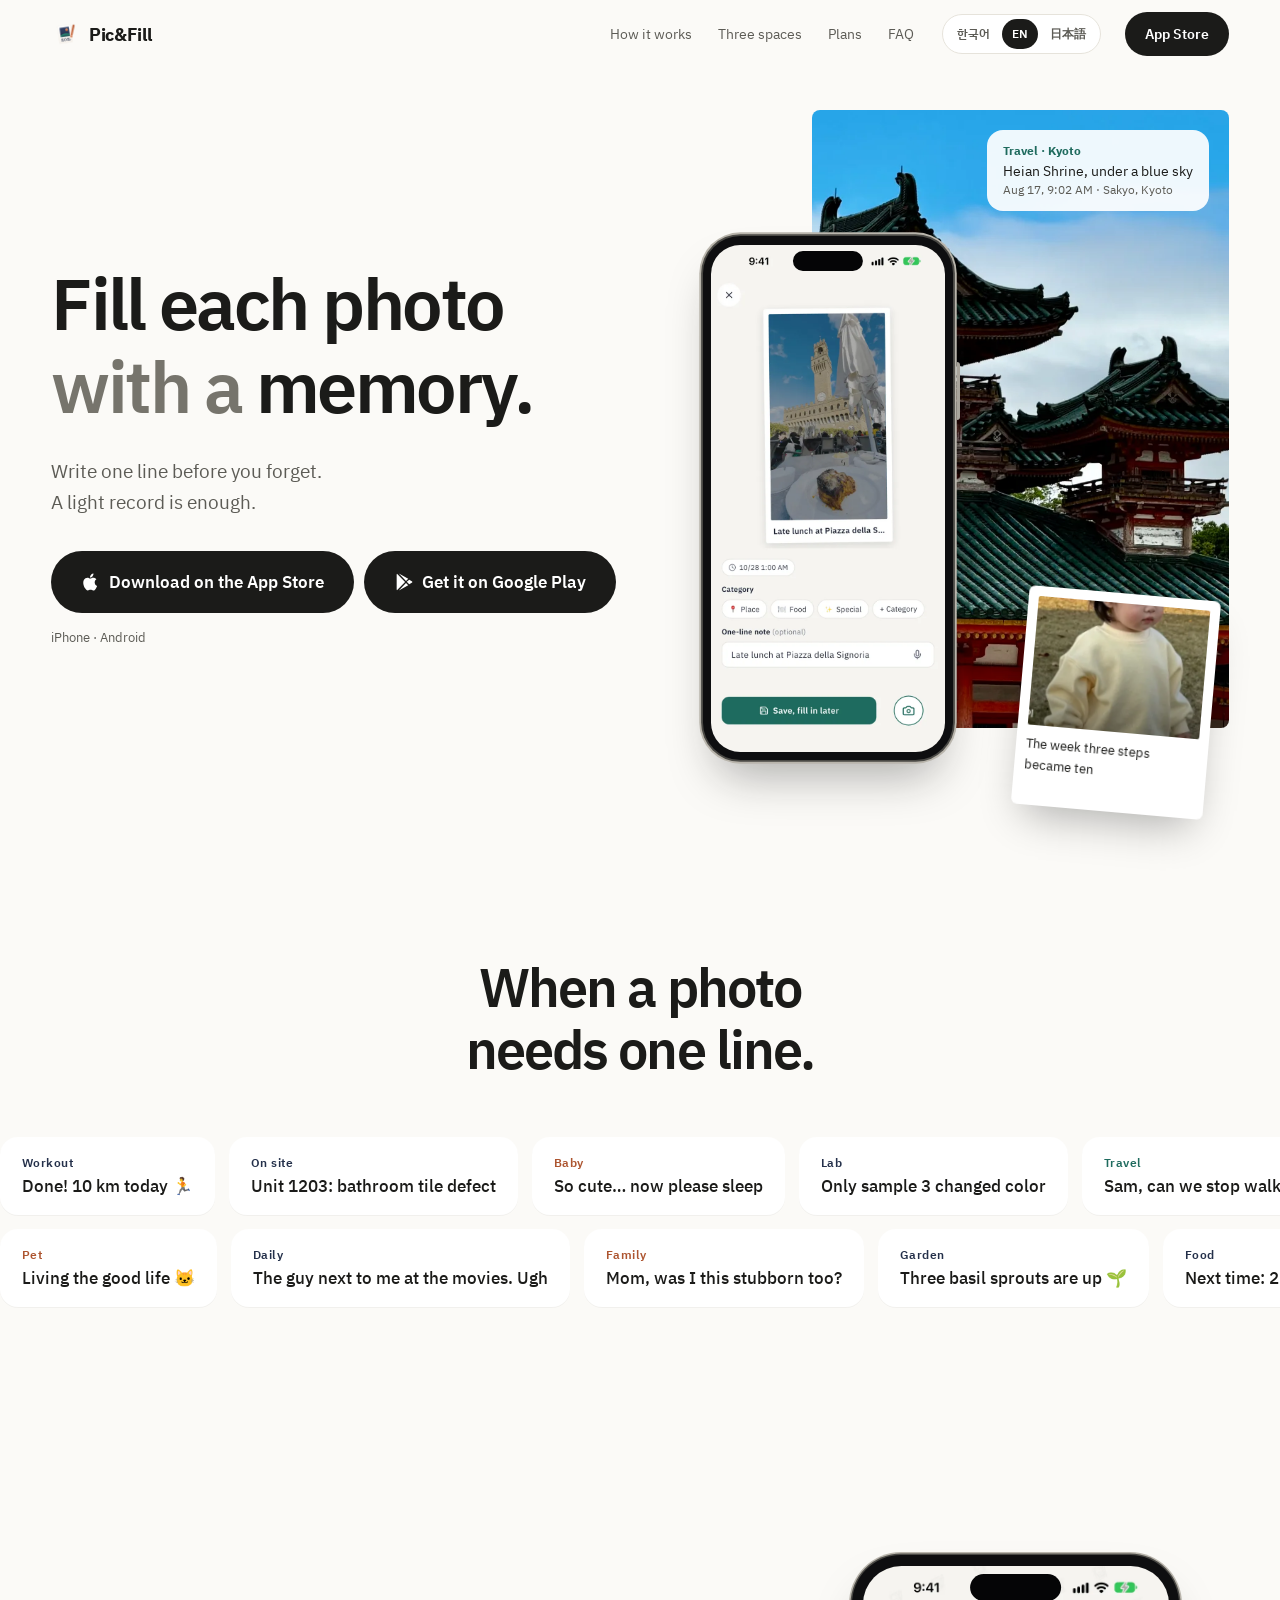
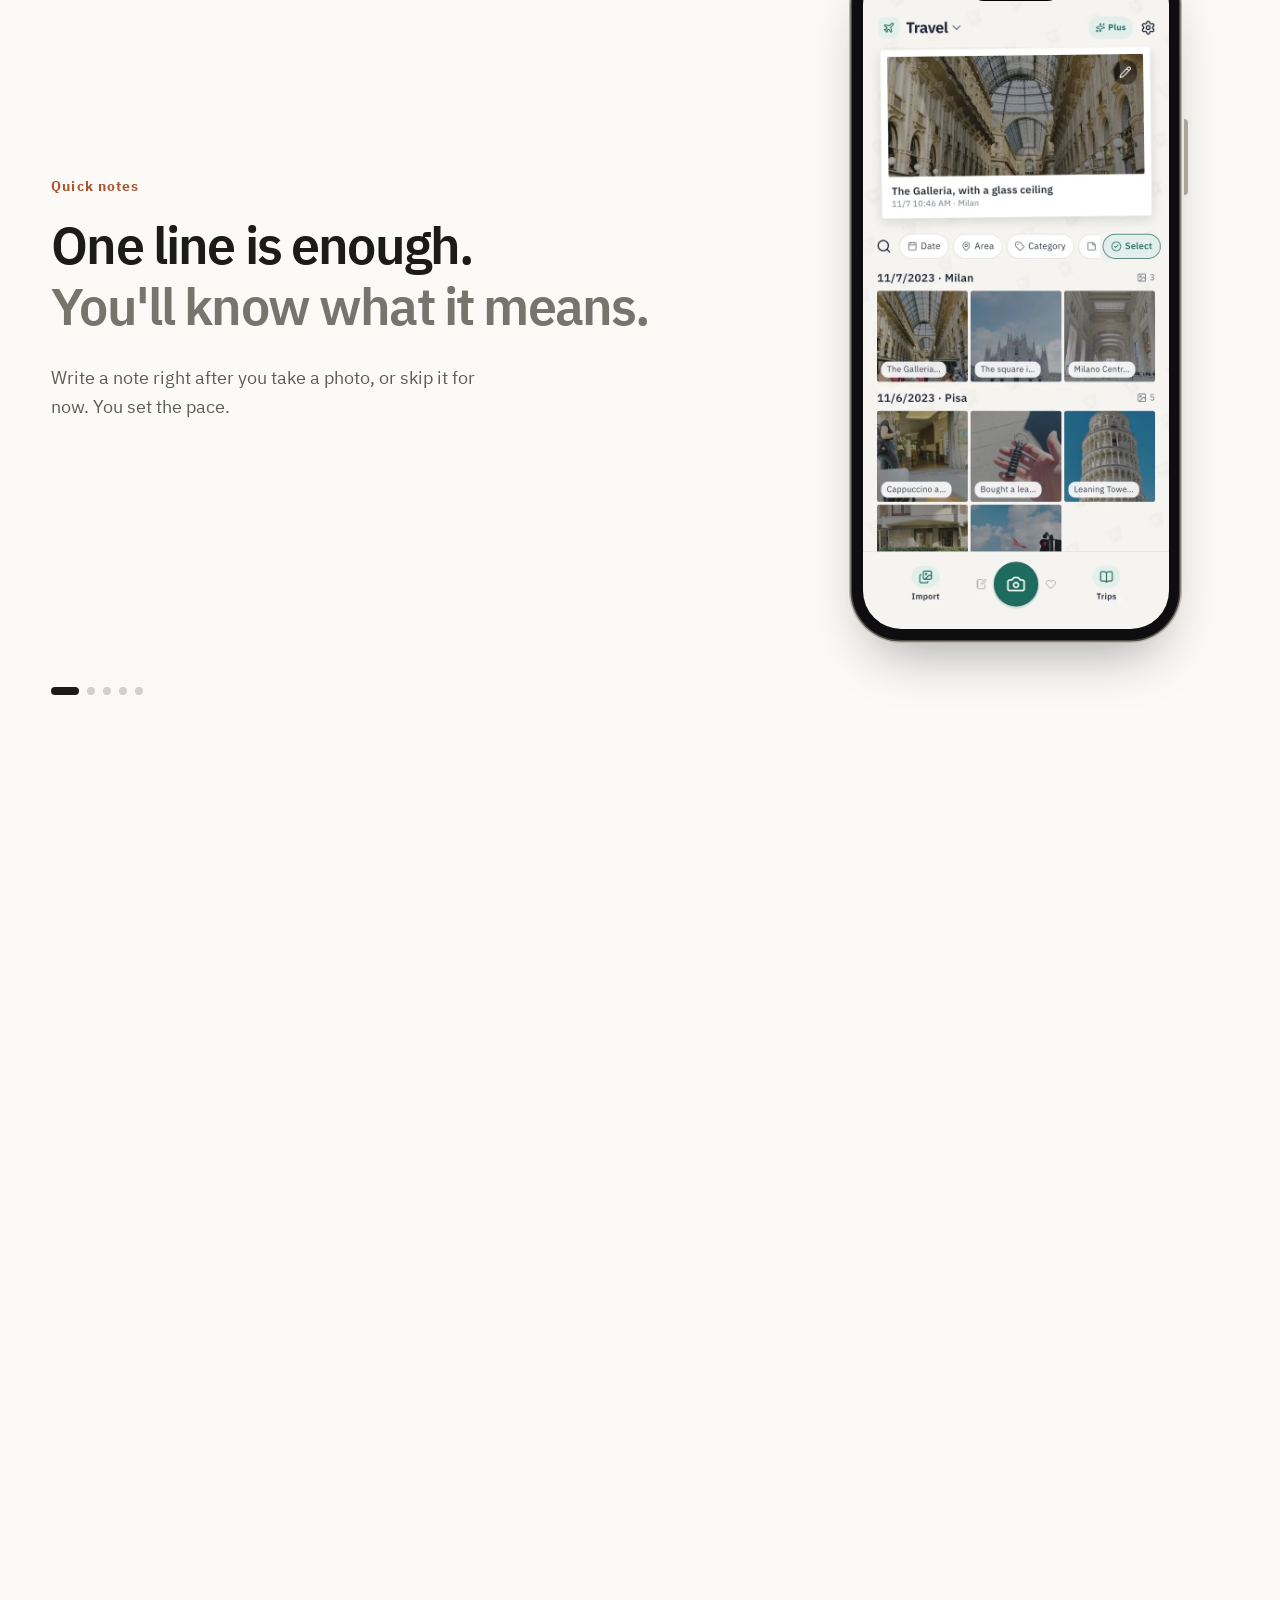
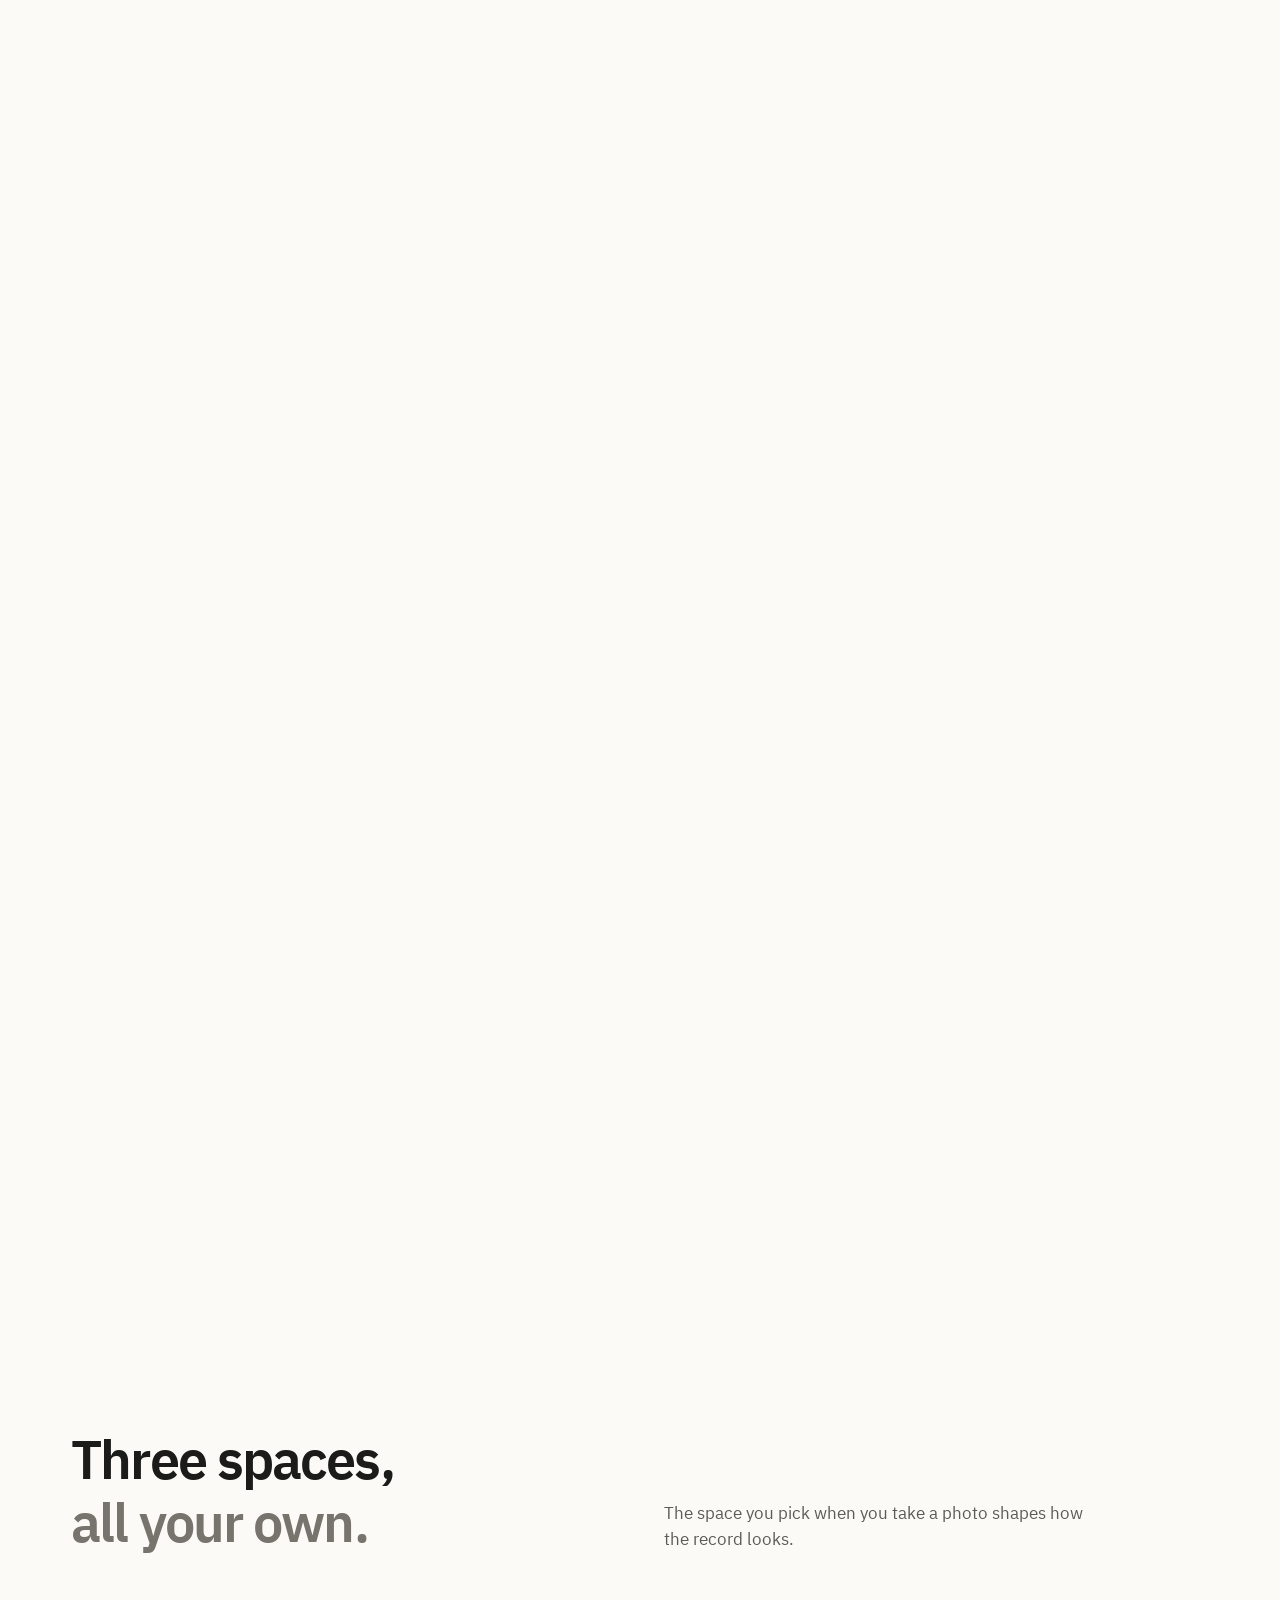
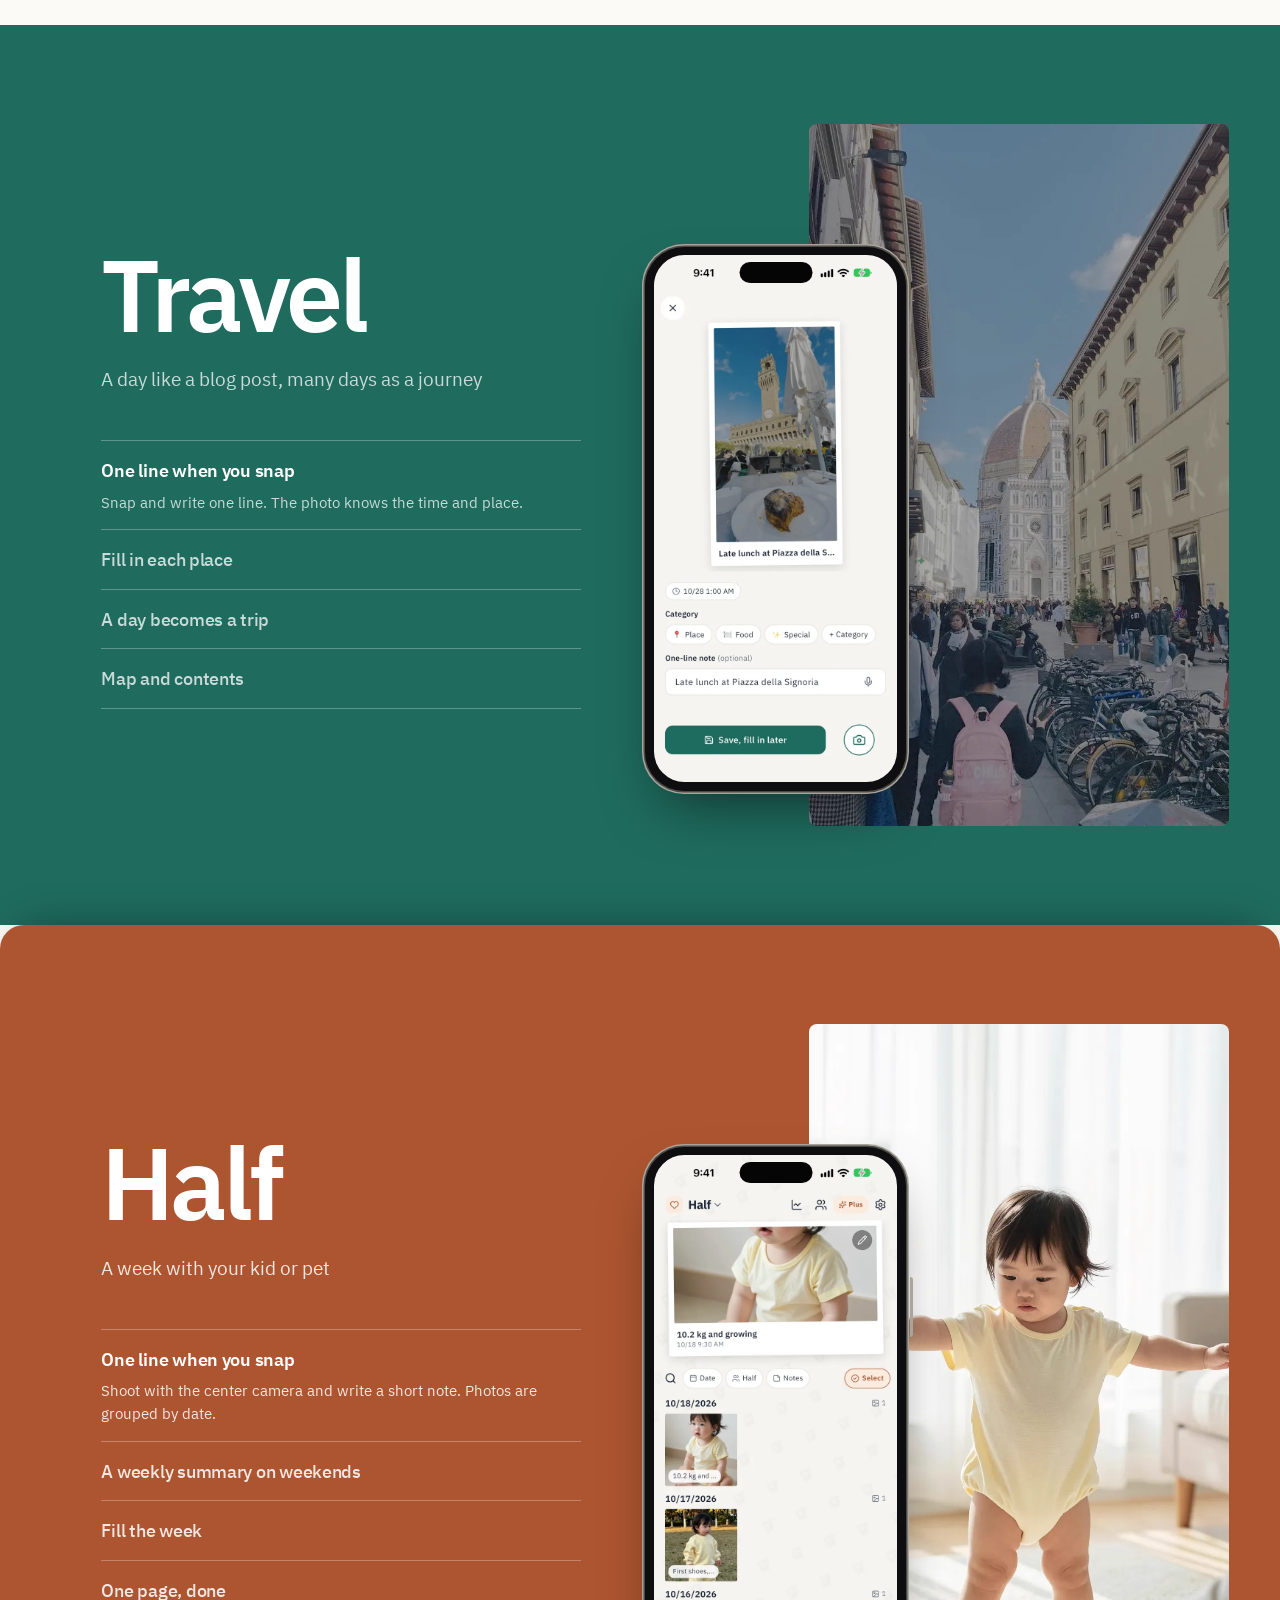
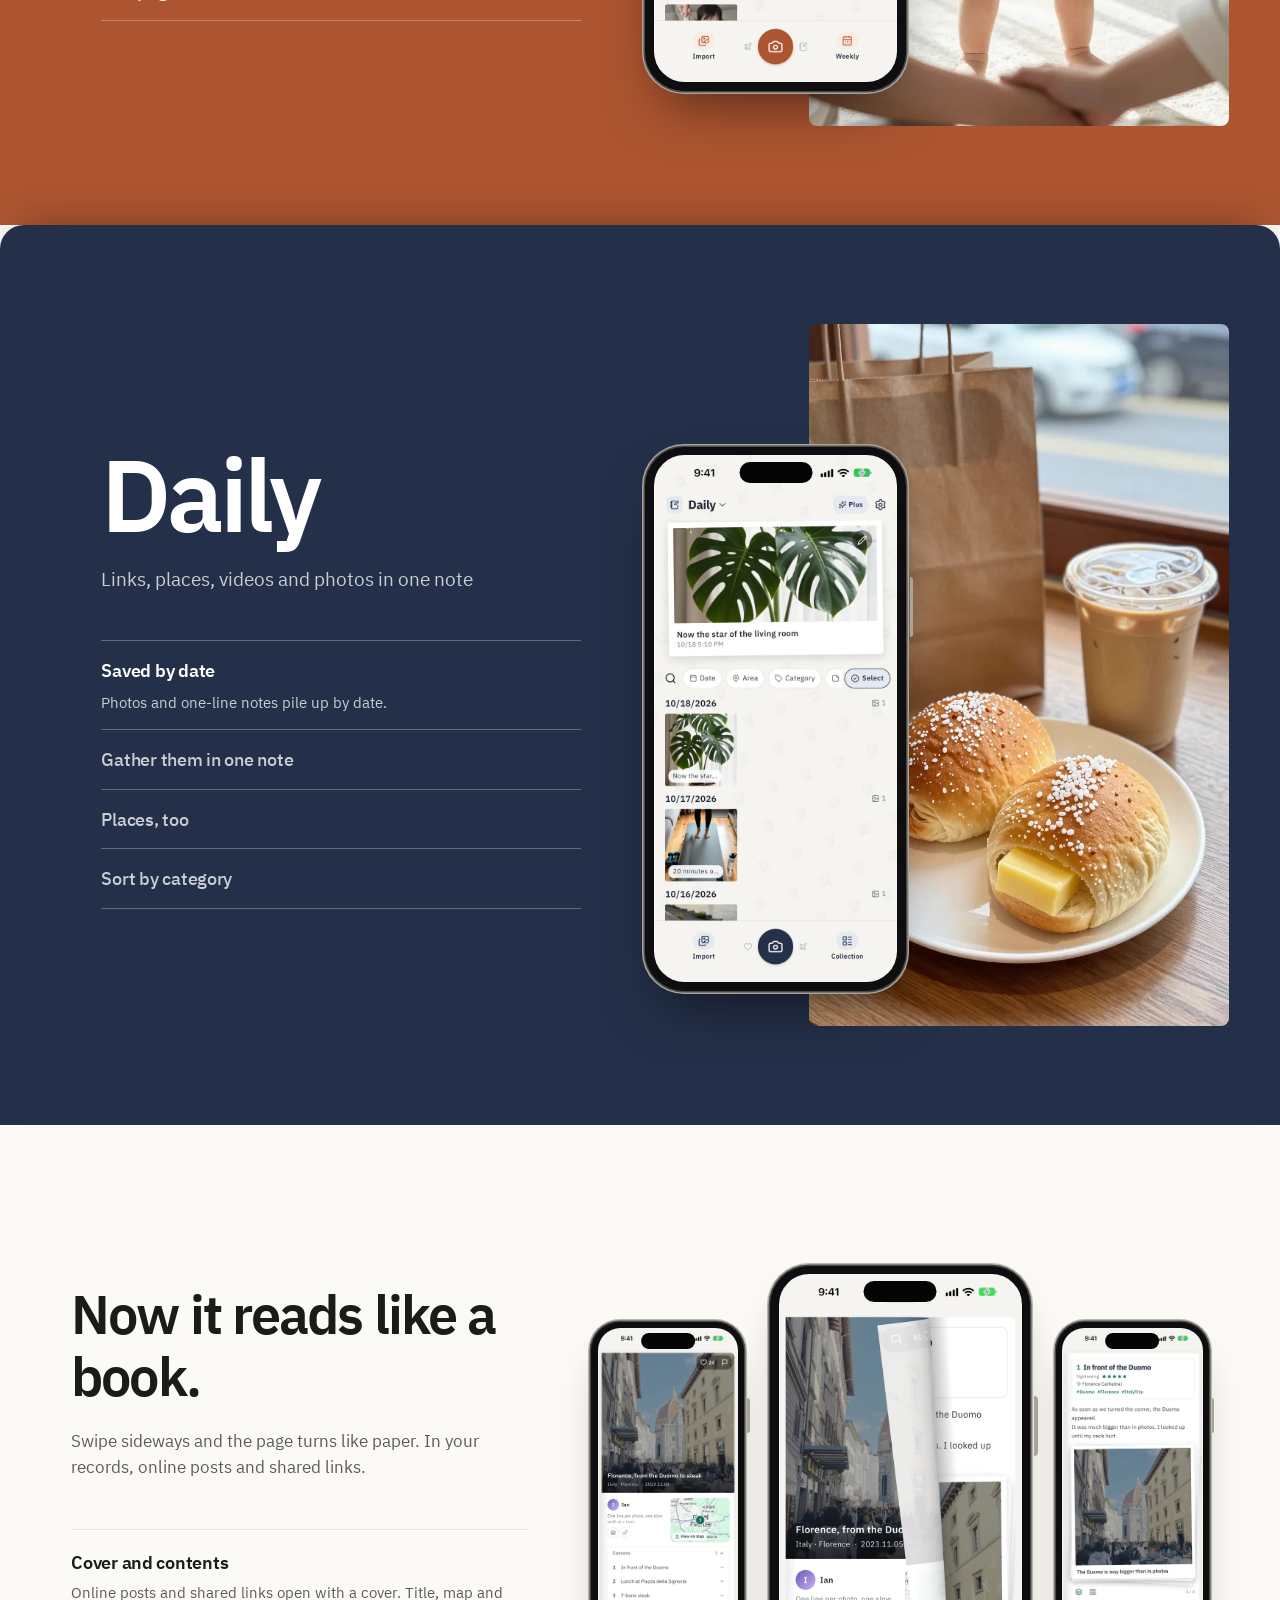
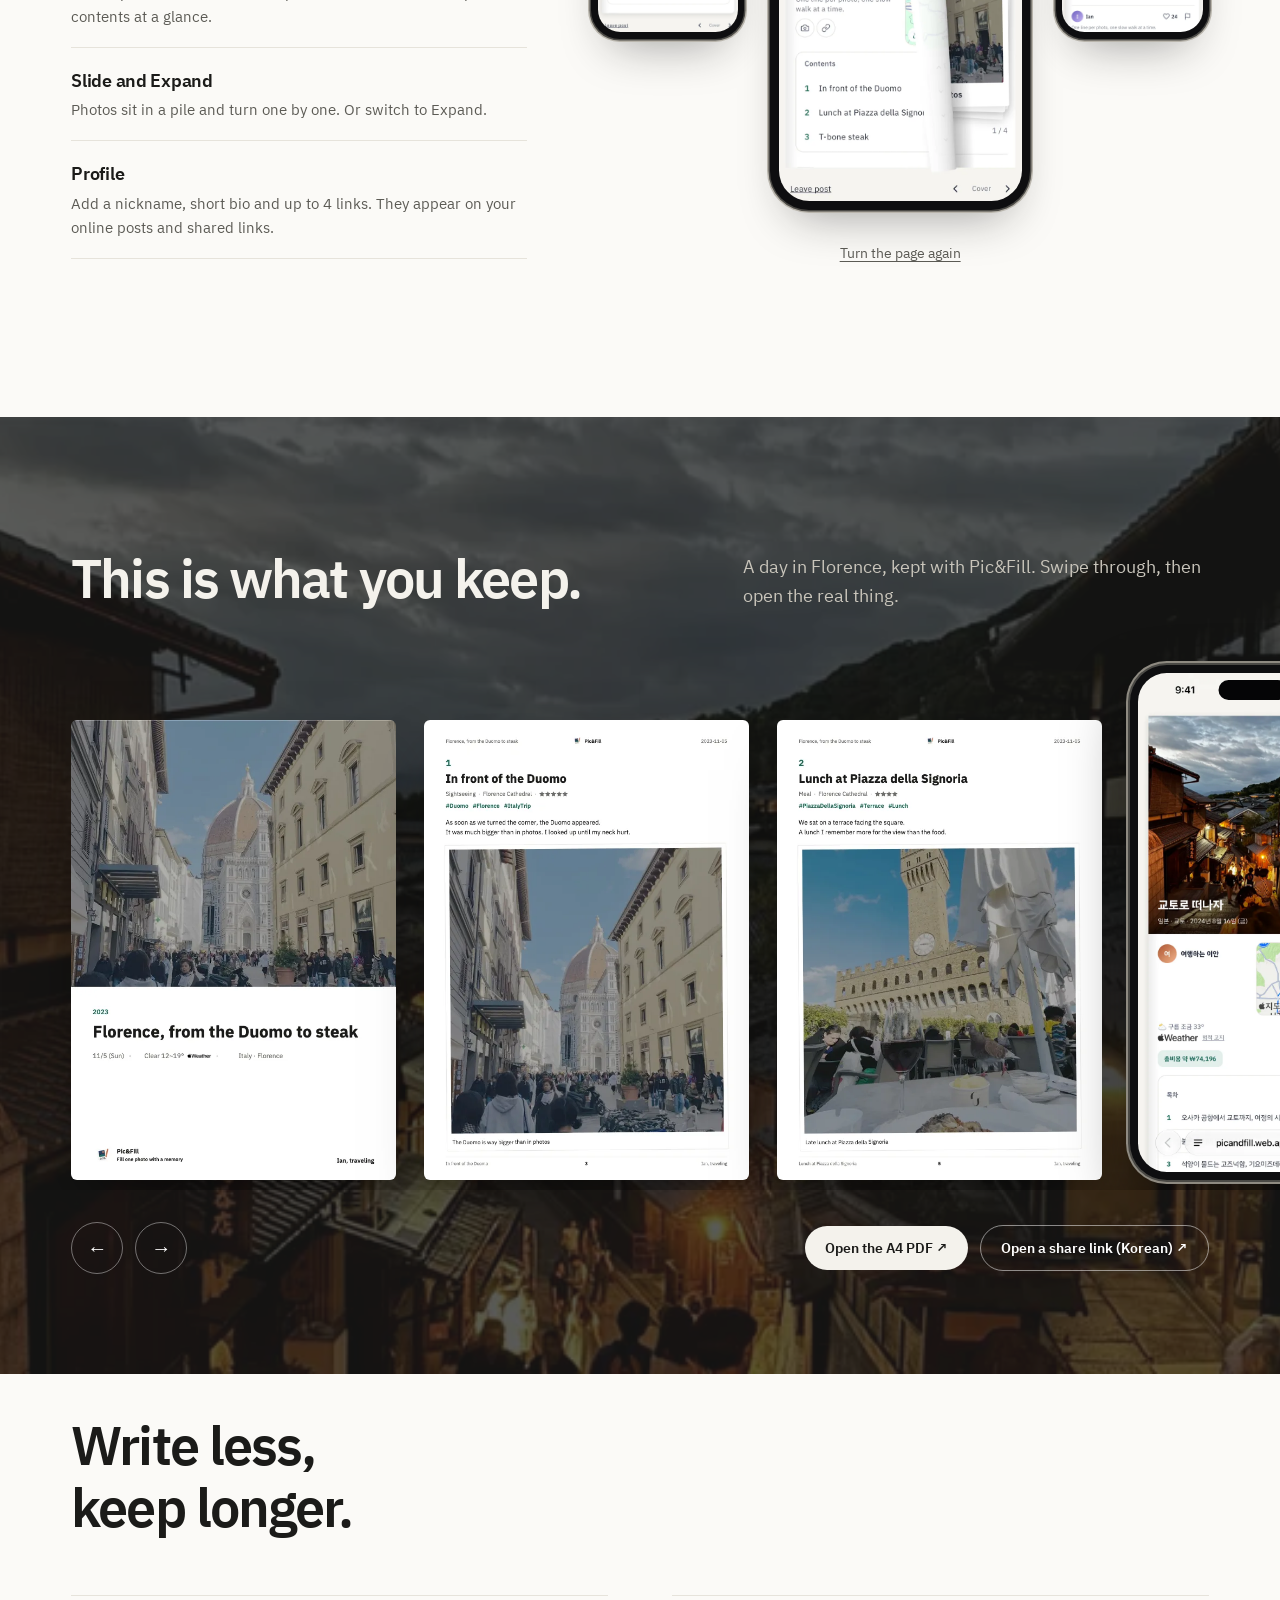
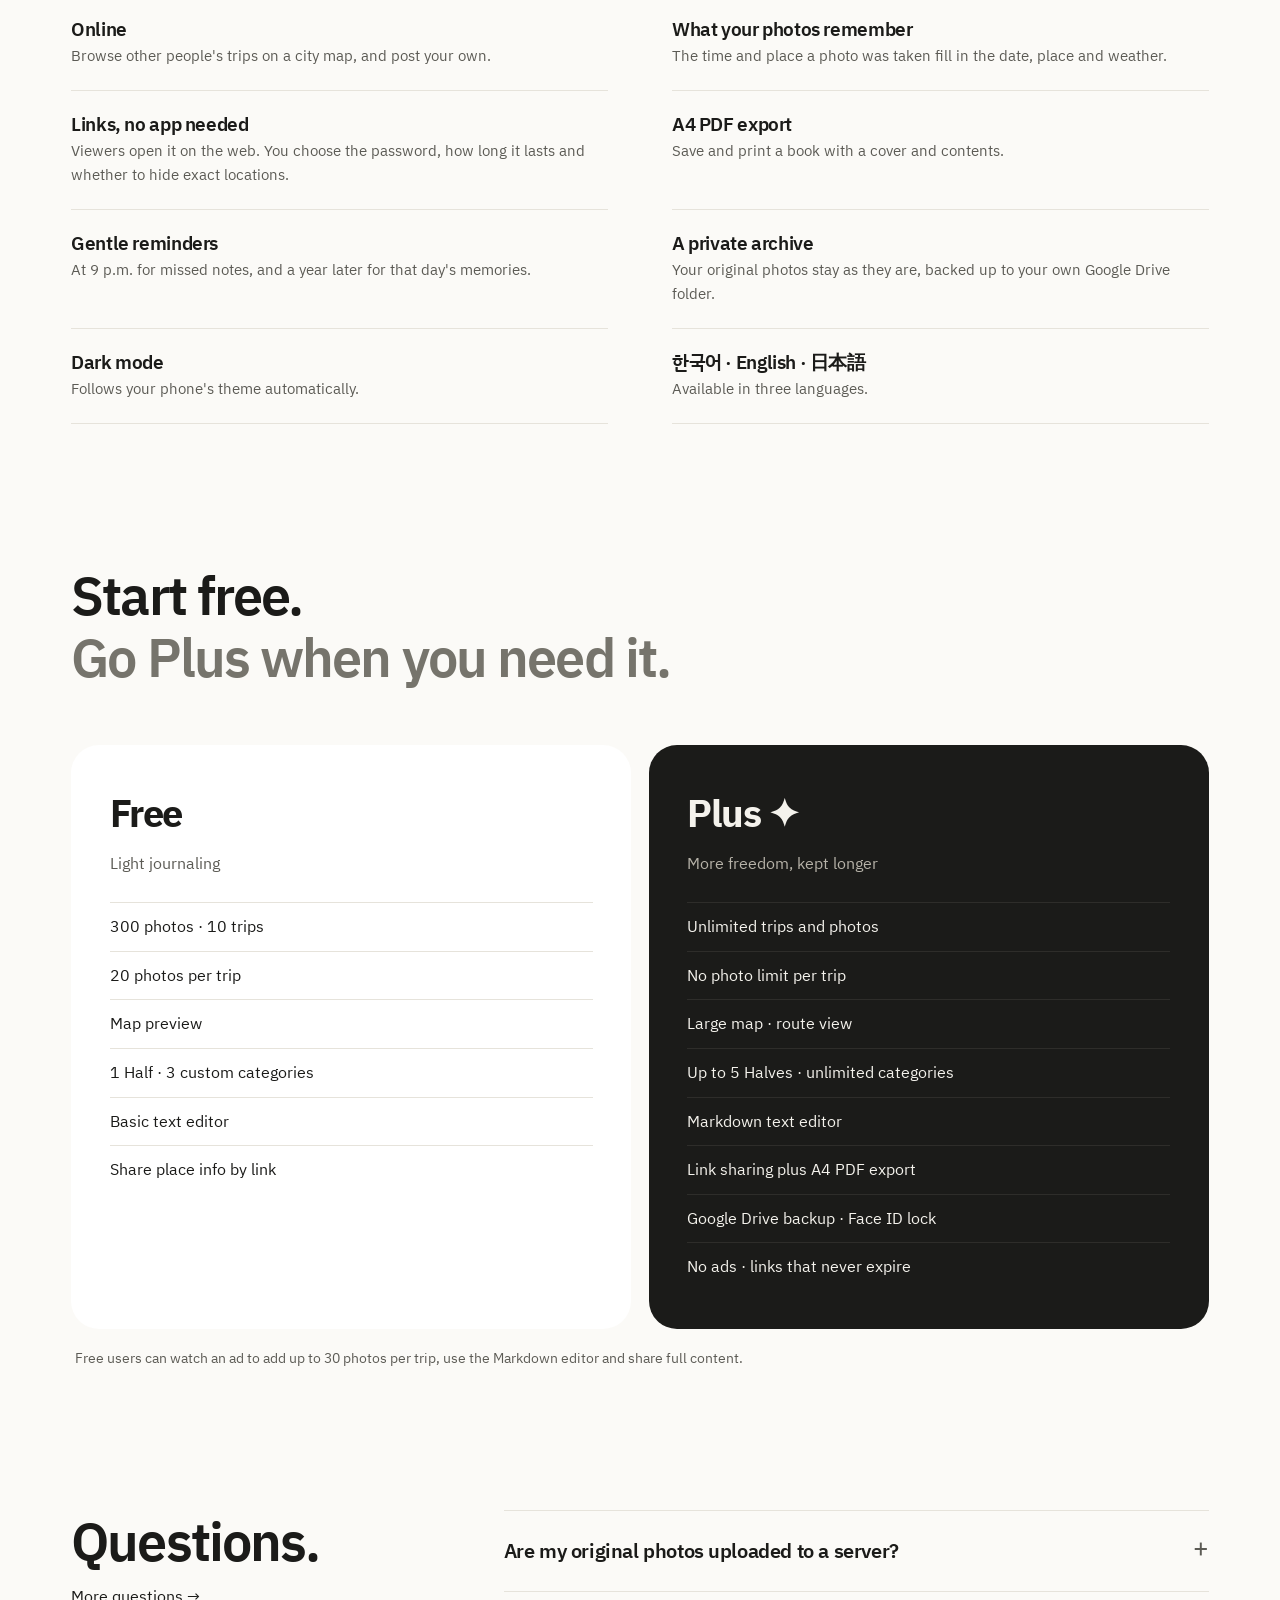
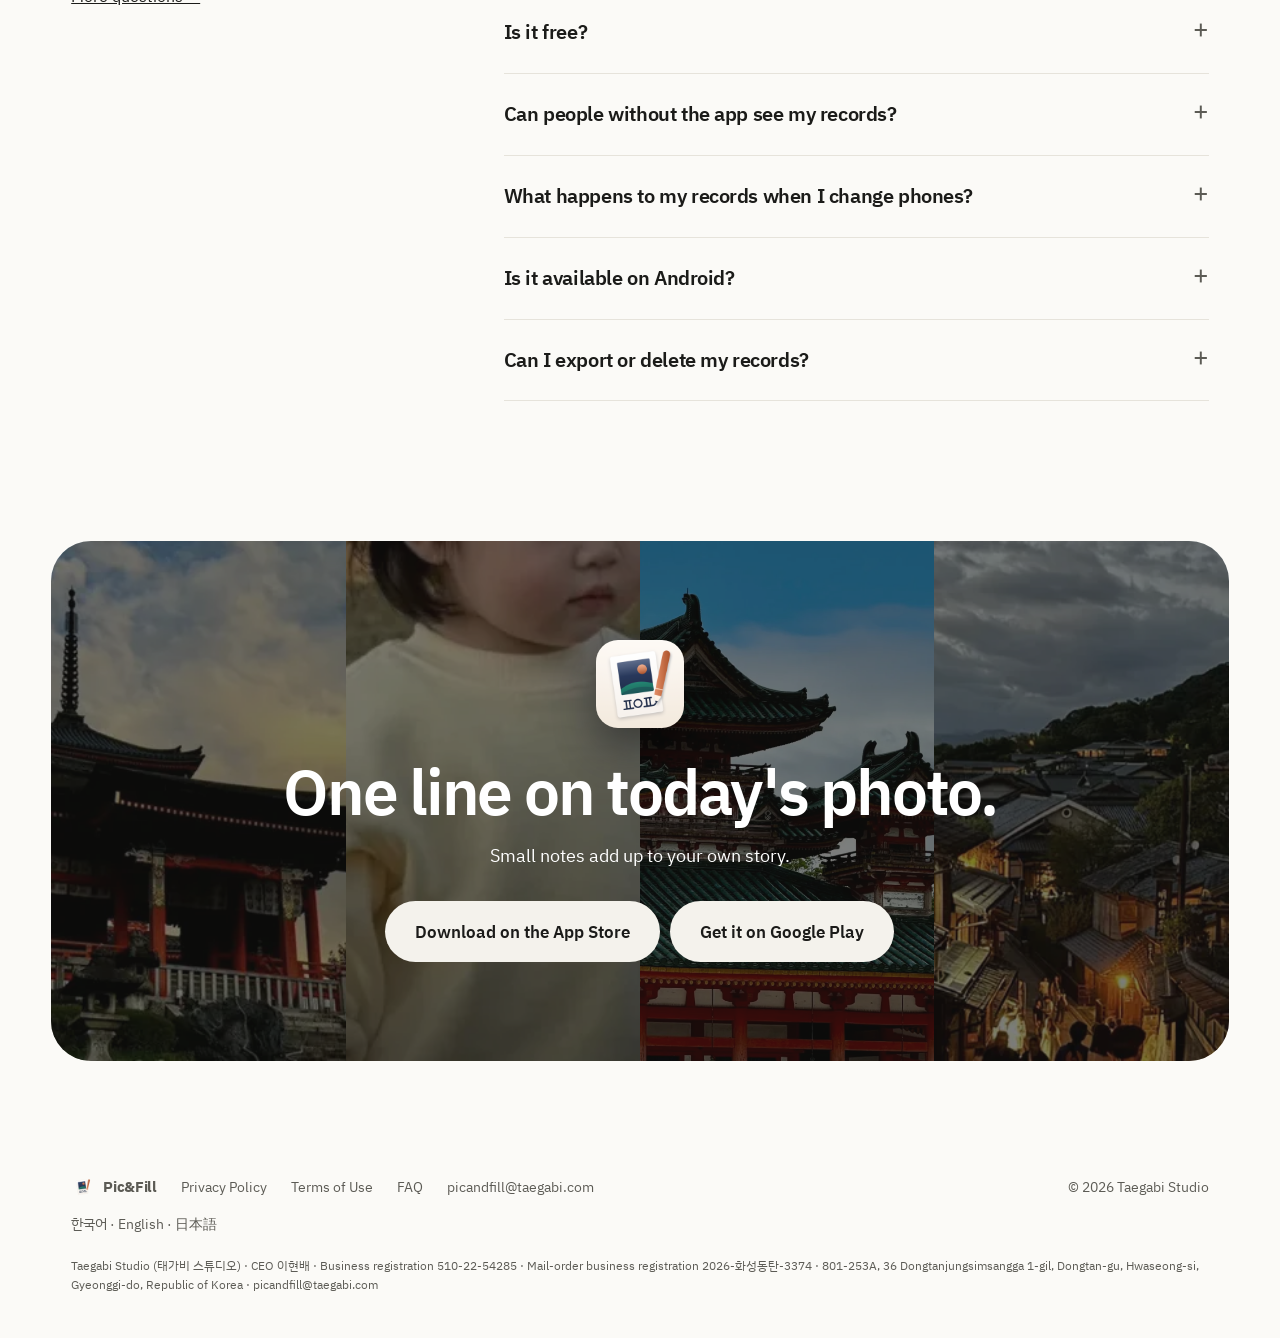
==== commit a3478ba8: "홈 '이렇게 남겨요': 휴대폰을 PDF 뒤 맨 끝으로, 공유 링크 화면을 지금 모습으로 Co-Authored-By: Claude Opus 5.5 <noreply@anthropic." ====
--- a/en/index.html
+++ b/en/index.html
@@ -263,8 +263,8 @@
     <div class="reel" tabindex="0" aria-label="Florence trip PDF pages and a share link">
       <img class="page" src="../assets/en/sample/pdf1.webp" alt="PDF cover" width="600" height="849" loading="lazy">
       <img class="page" src="../assets/en/sample/pdf3.webp" alt="PDF page: a place with photos and text" width="600" height="849" loading="lazy">
-      <div class="iphone"><div class="screen"><img src="../assets/sample/link.webp" alt="The Kyoto trip opened from a share link" width="660" height="1430" loading="lazy"></div></div>
       <img class="page" src="../assets/en/sample/pdf5.webp" alt="PDF page: another place" width="600" height="849" loading="lazy">
+      <div class="iphone"><div class="screen"><img src="../assets/sample/link.webp" alt="The Kyoto trip opened from a share link" width="660" height="1434" loading="lazy"></div></div>
     </div>
     <div class="wrap reel-bar">
       <button class="arrow" data-reel="-1" aria-label="Previous">←</button><button class="arrow" data-reel="1" aria-label="Next">→</button>
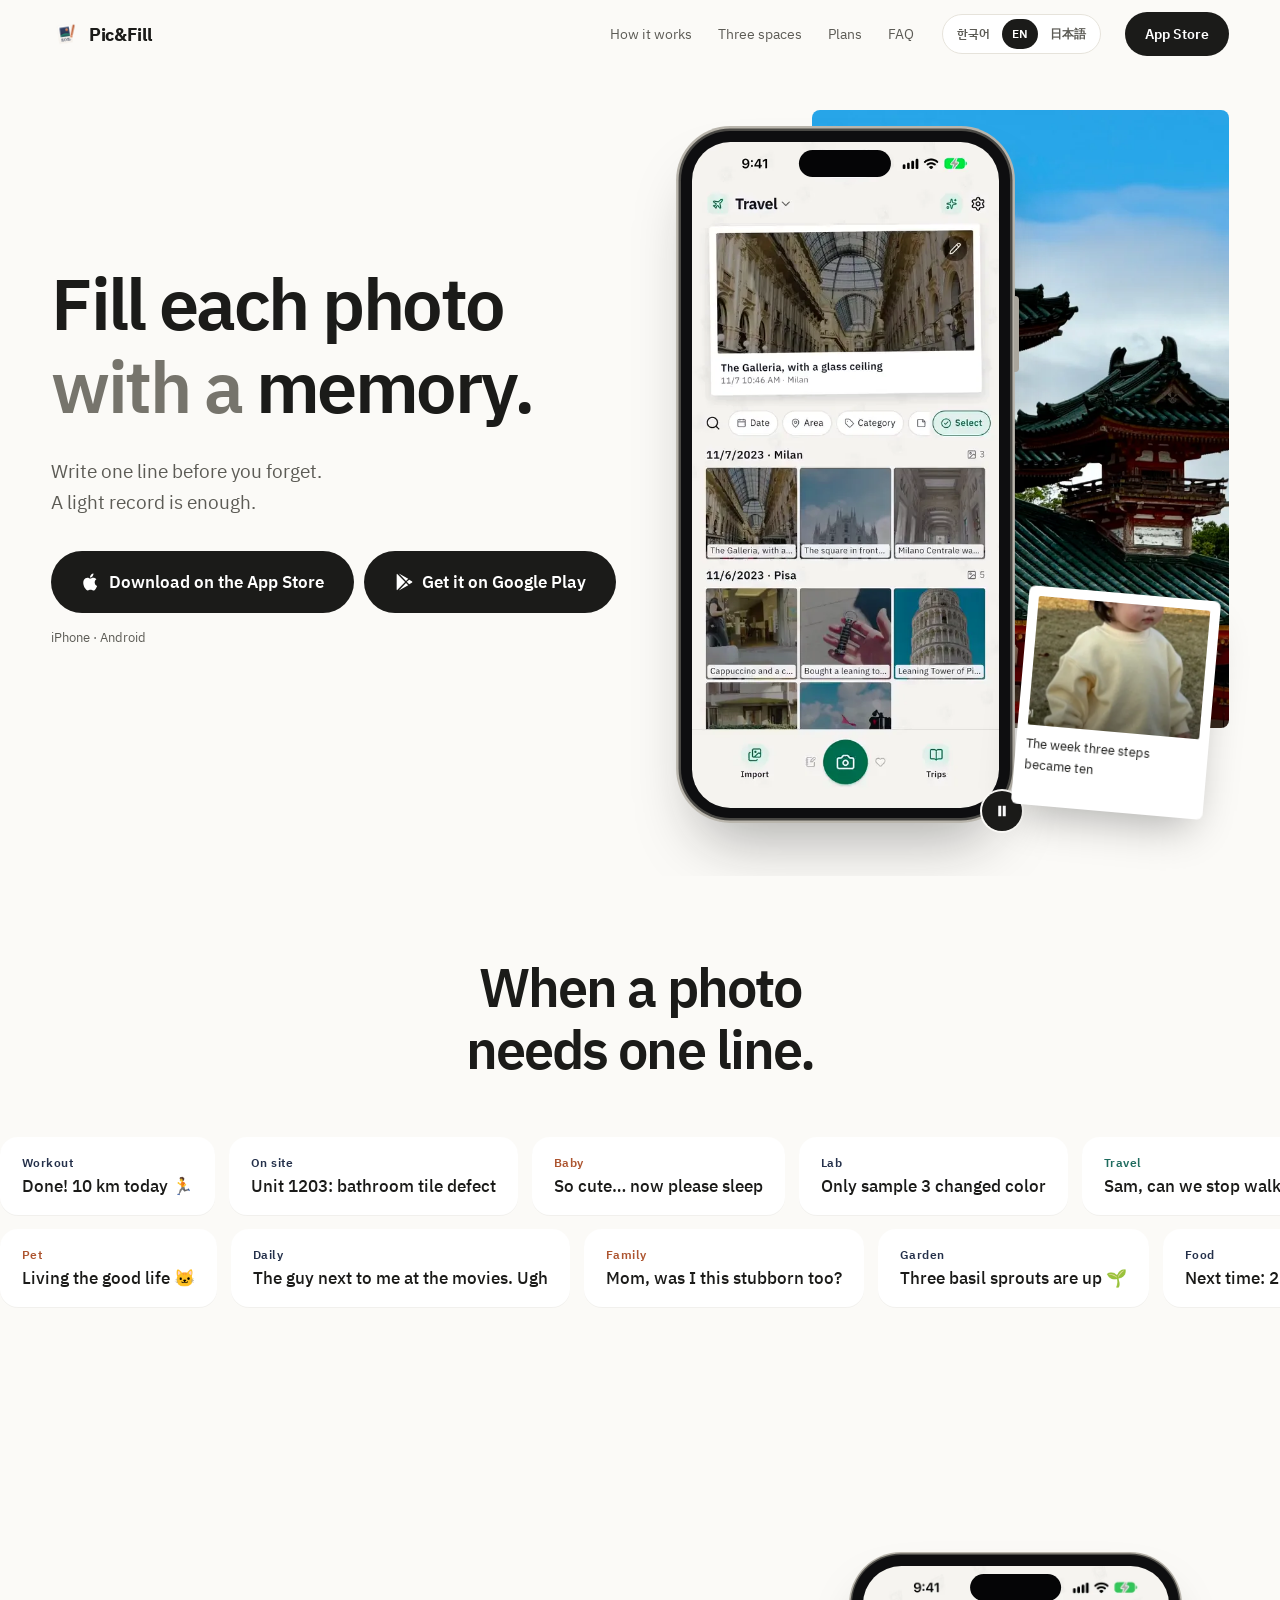
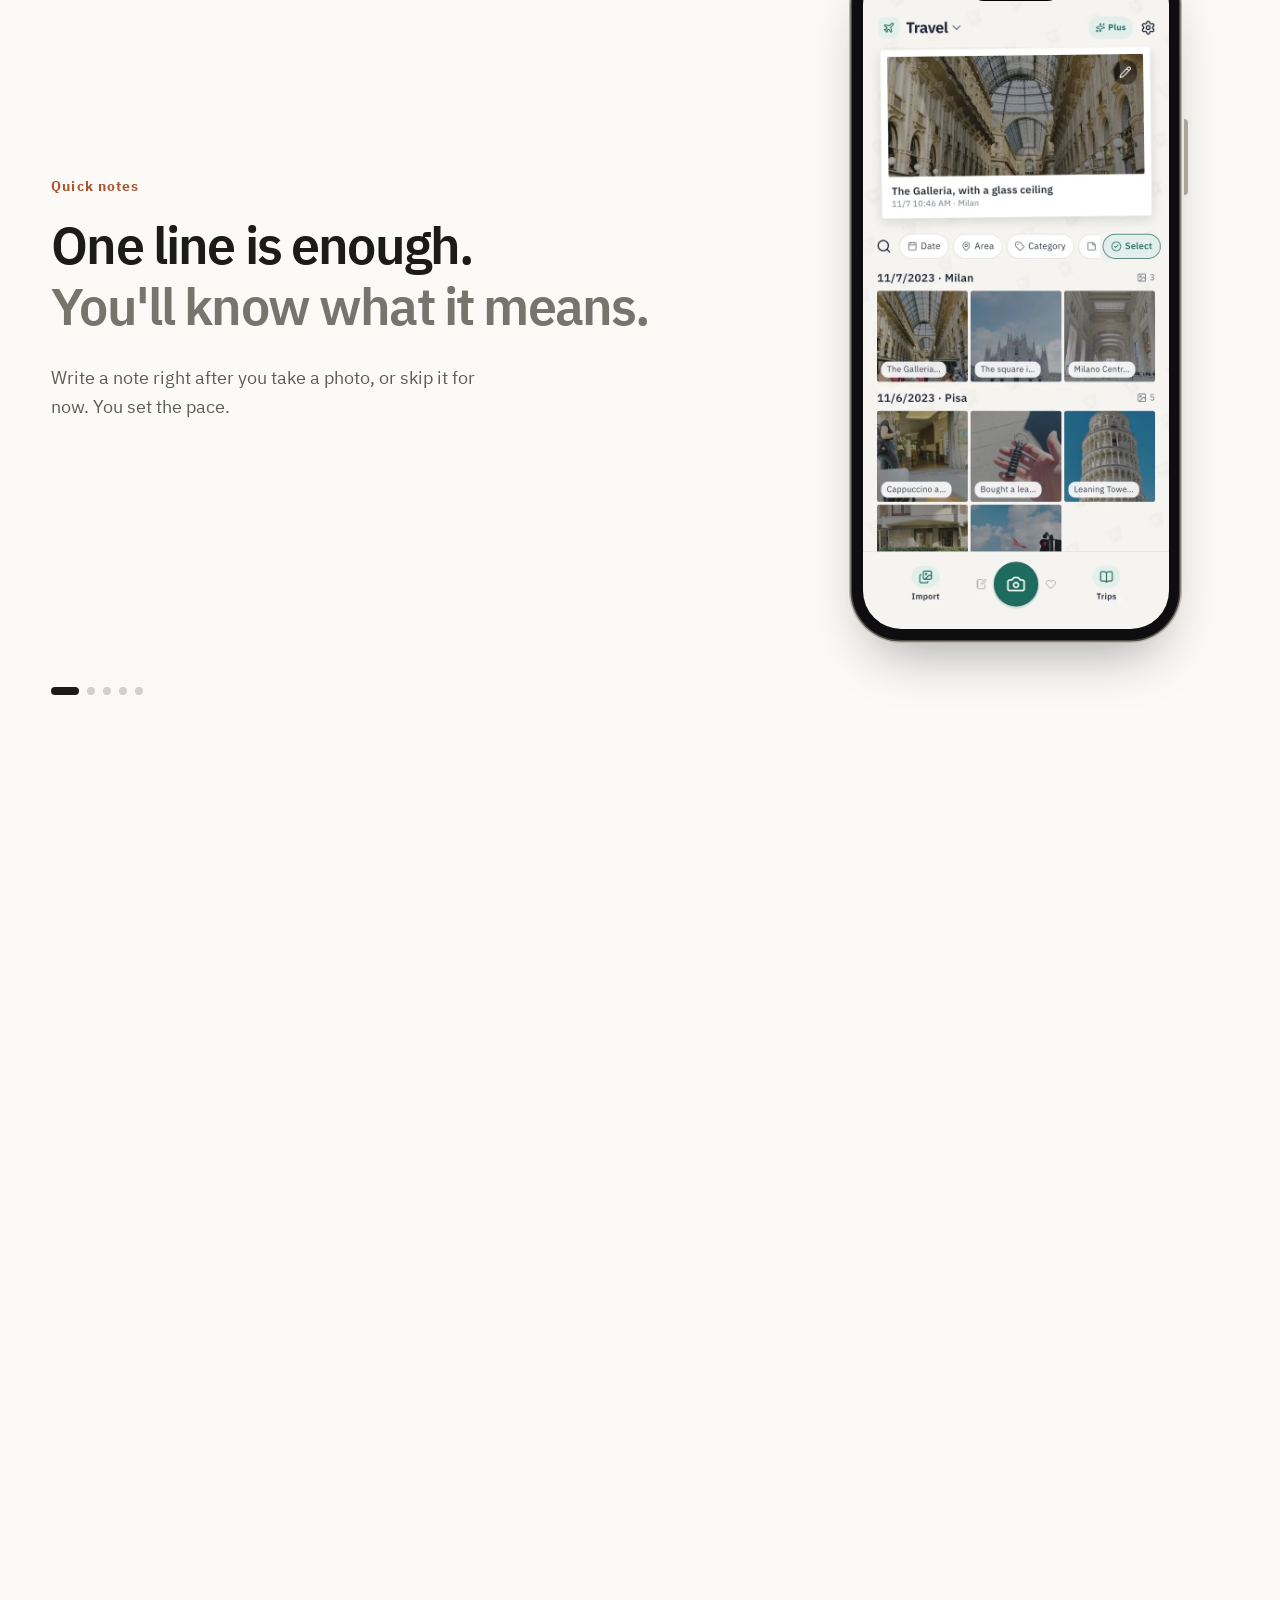
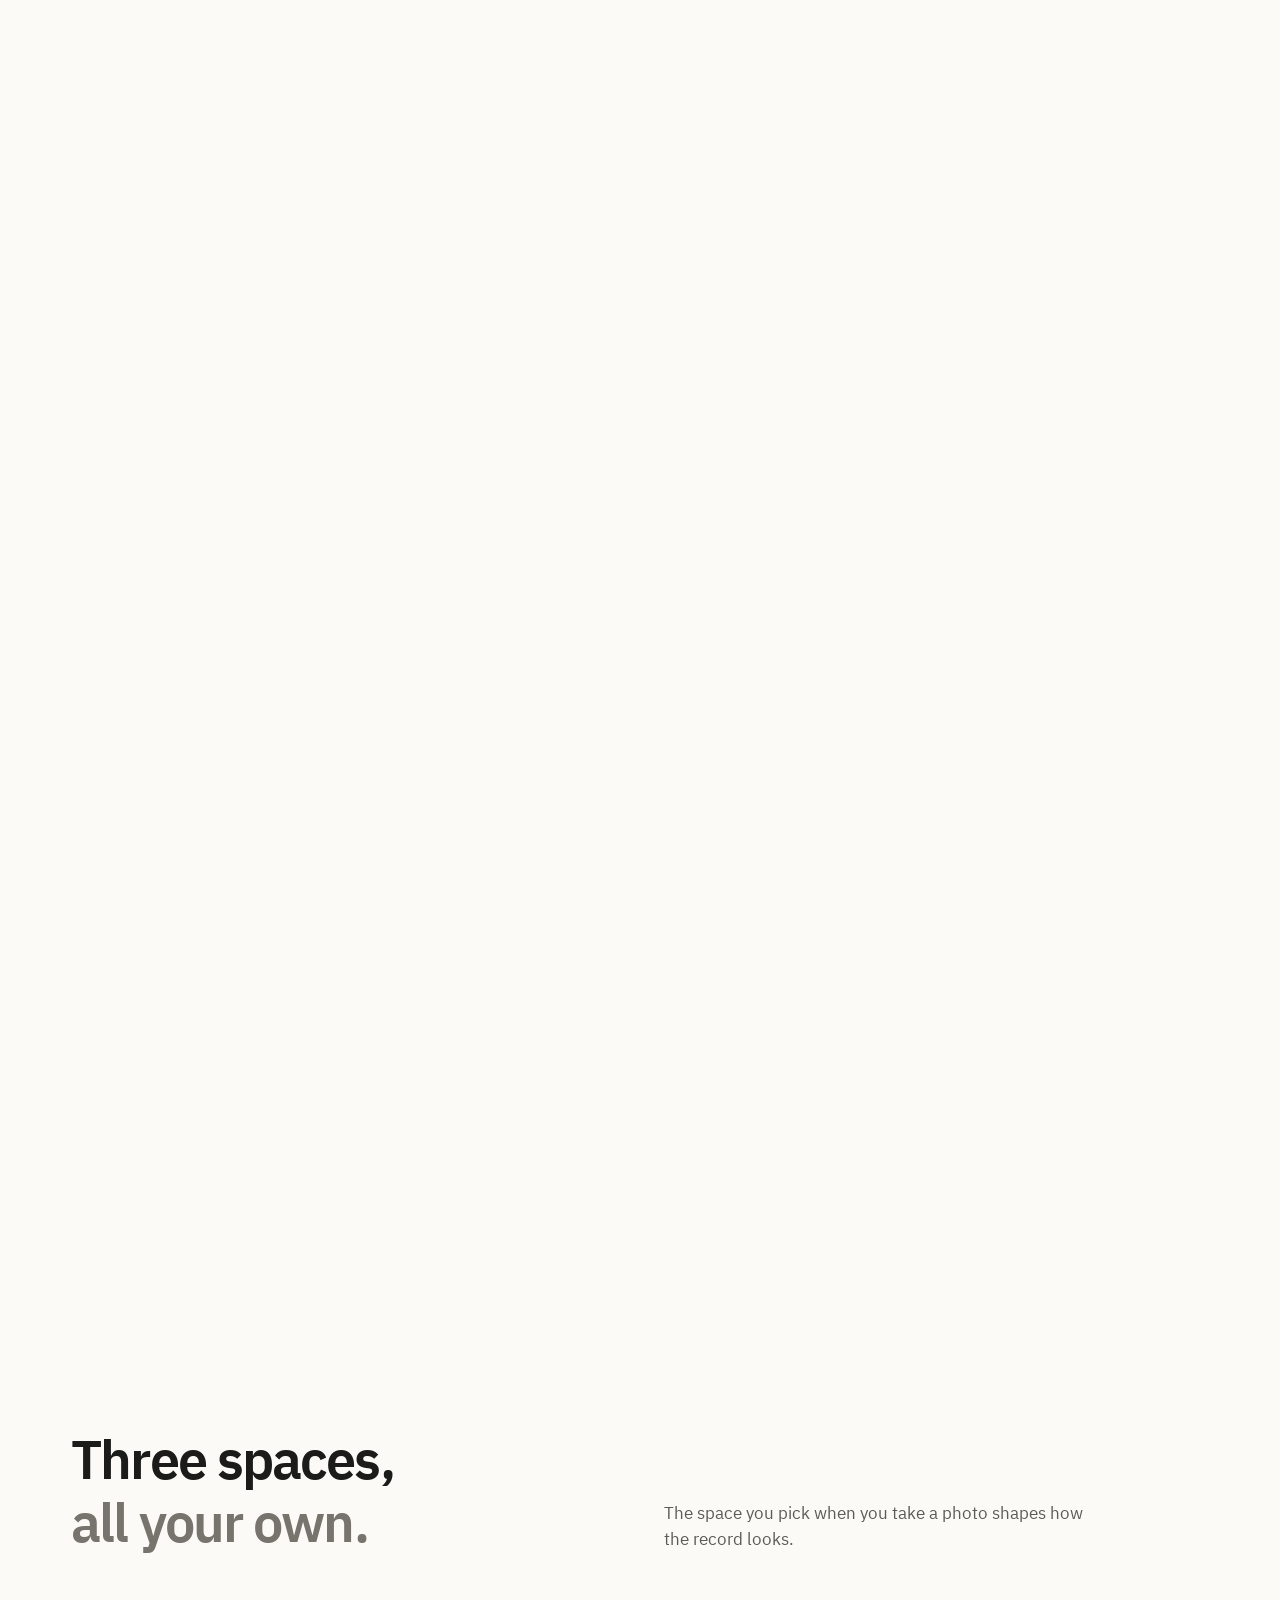
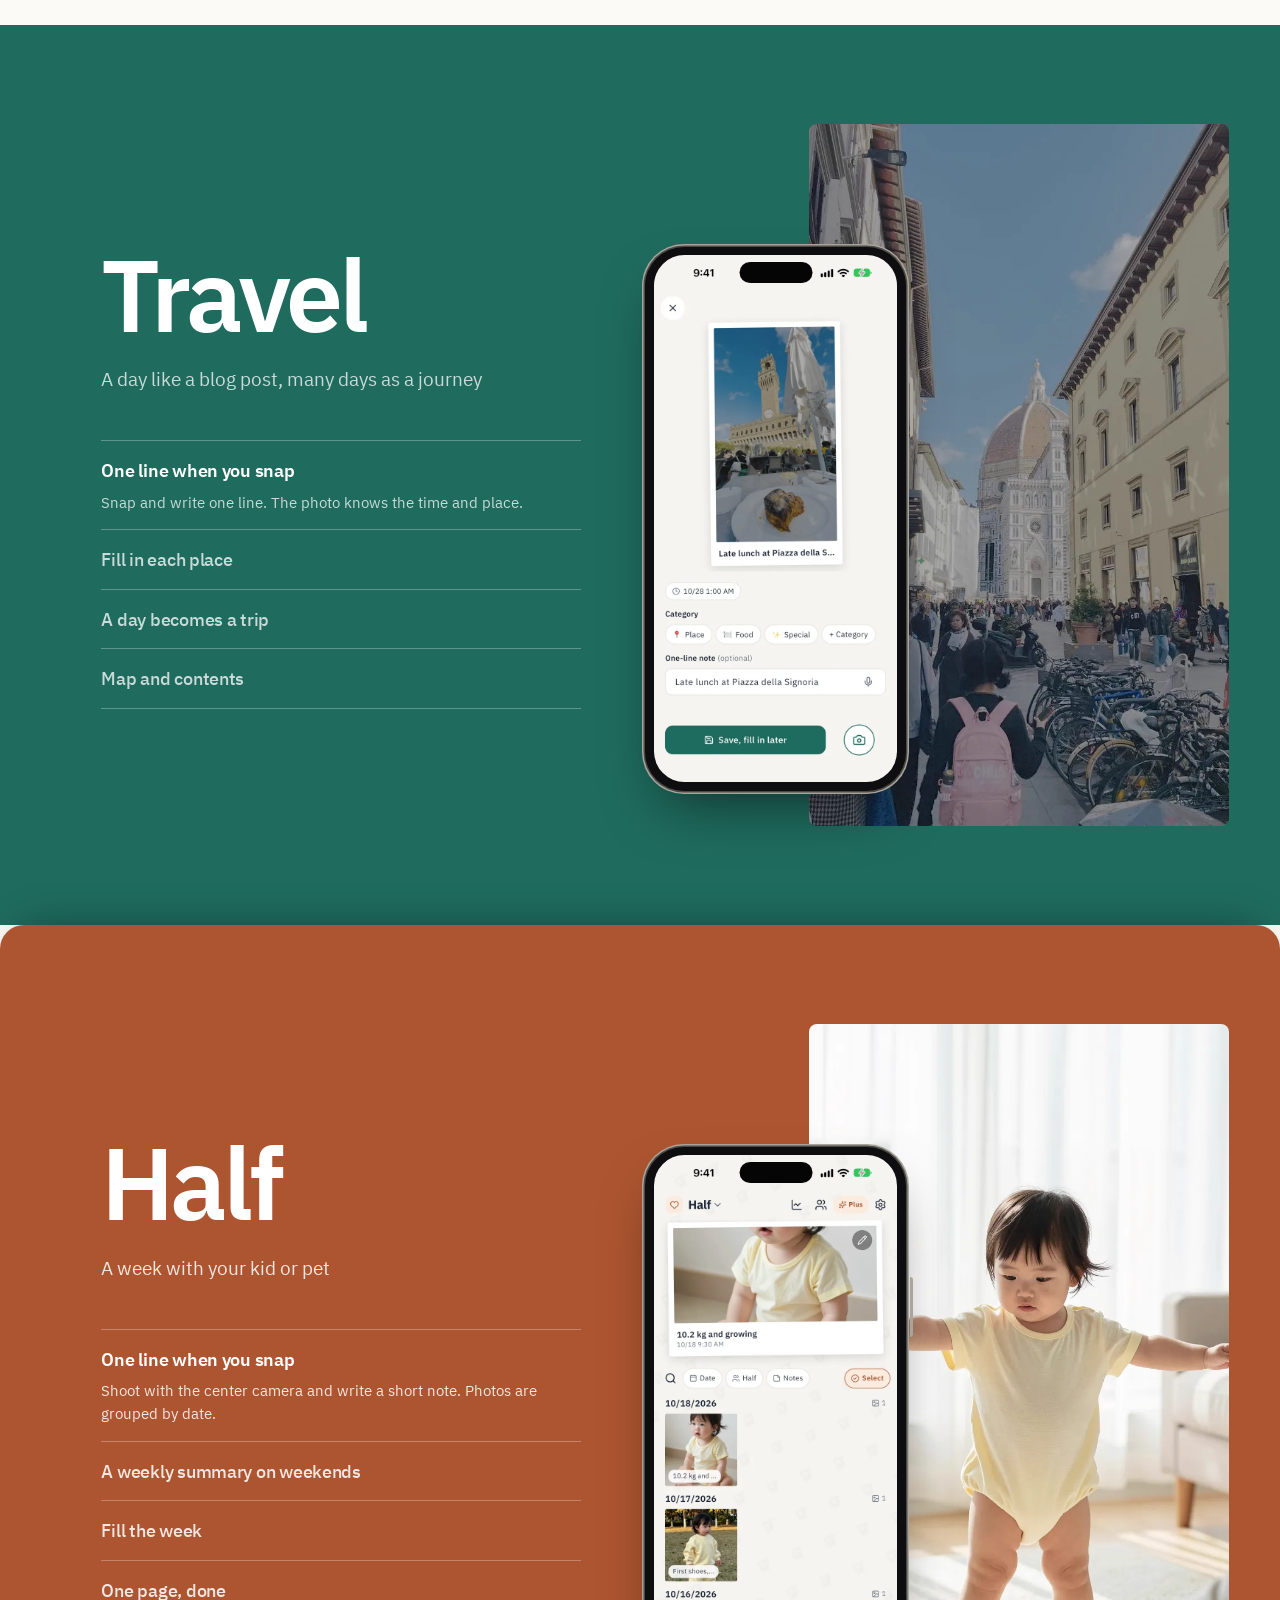
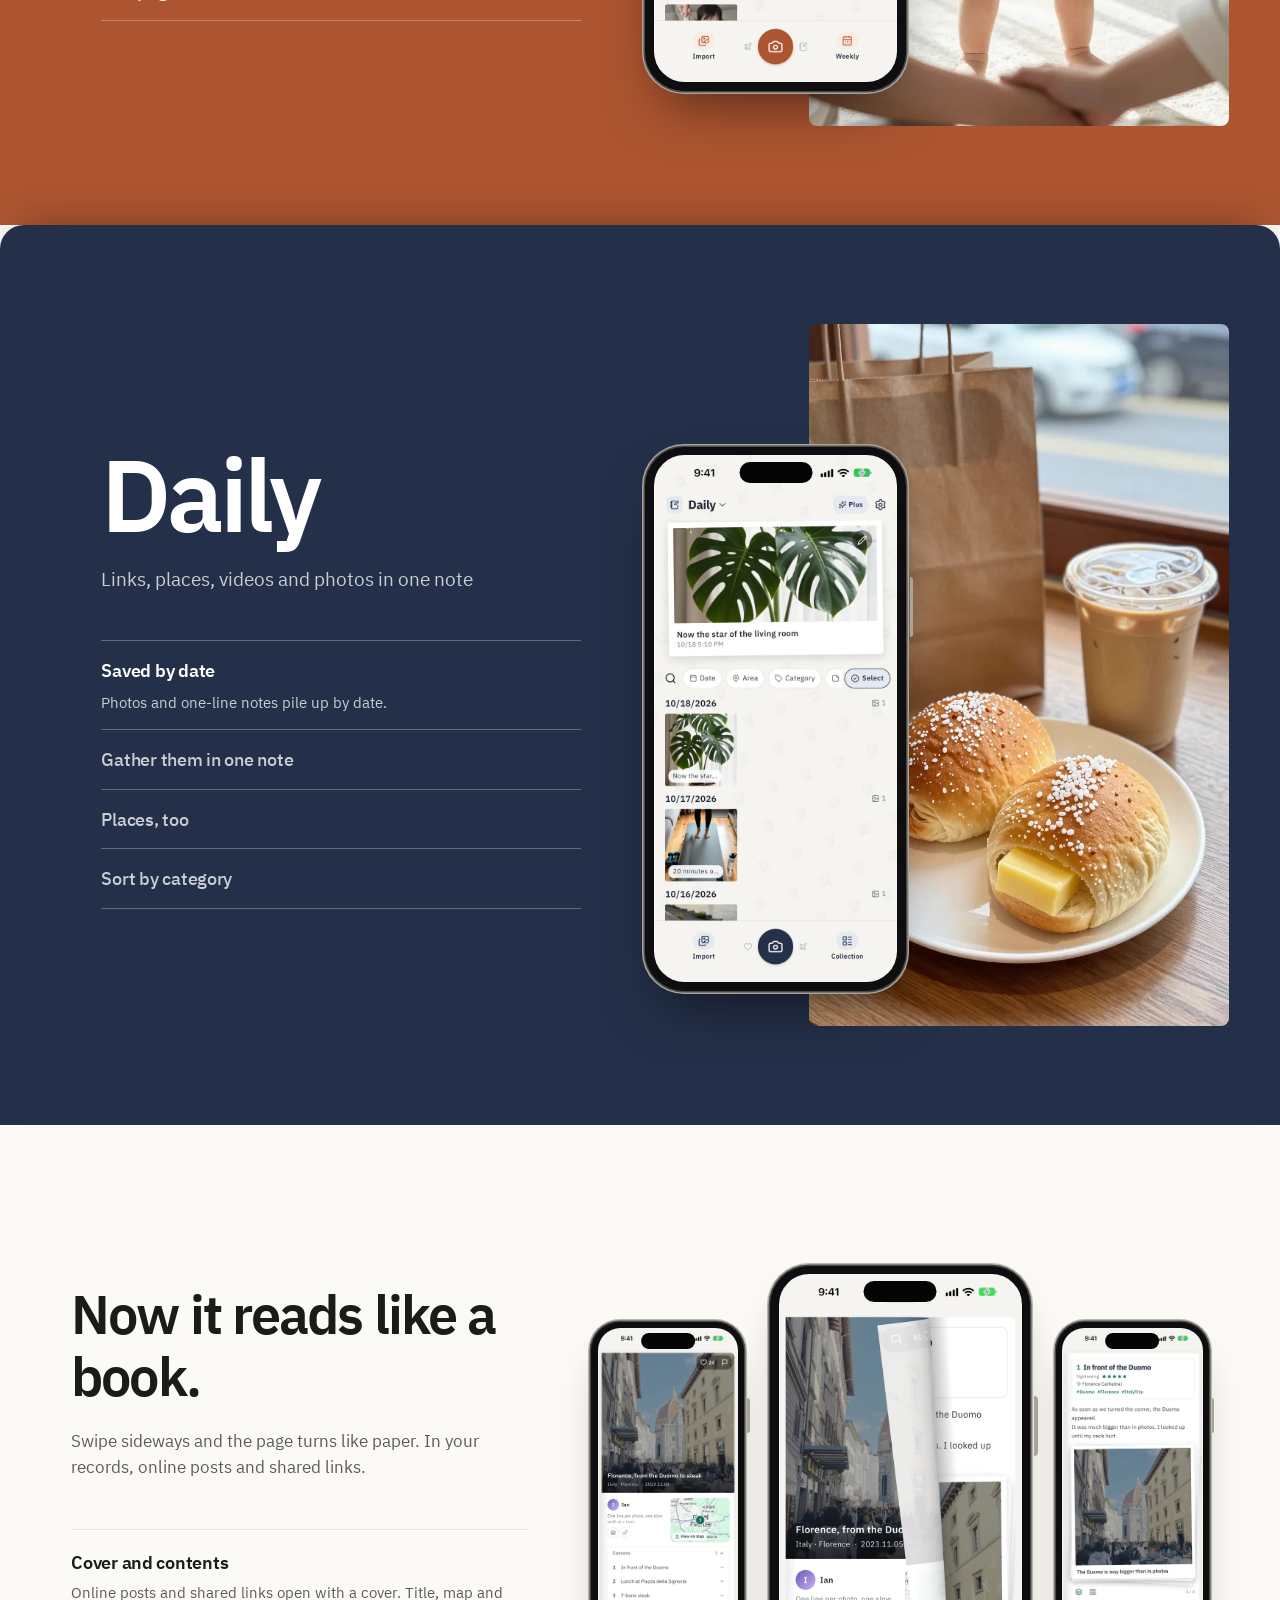
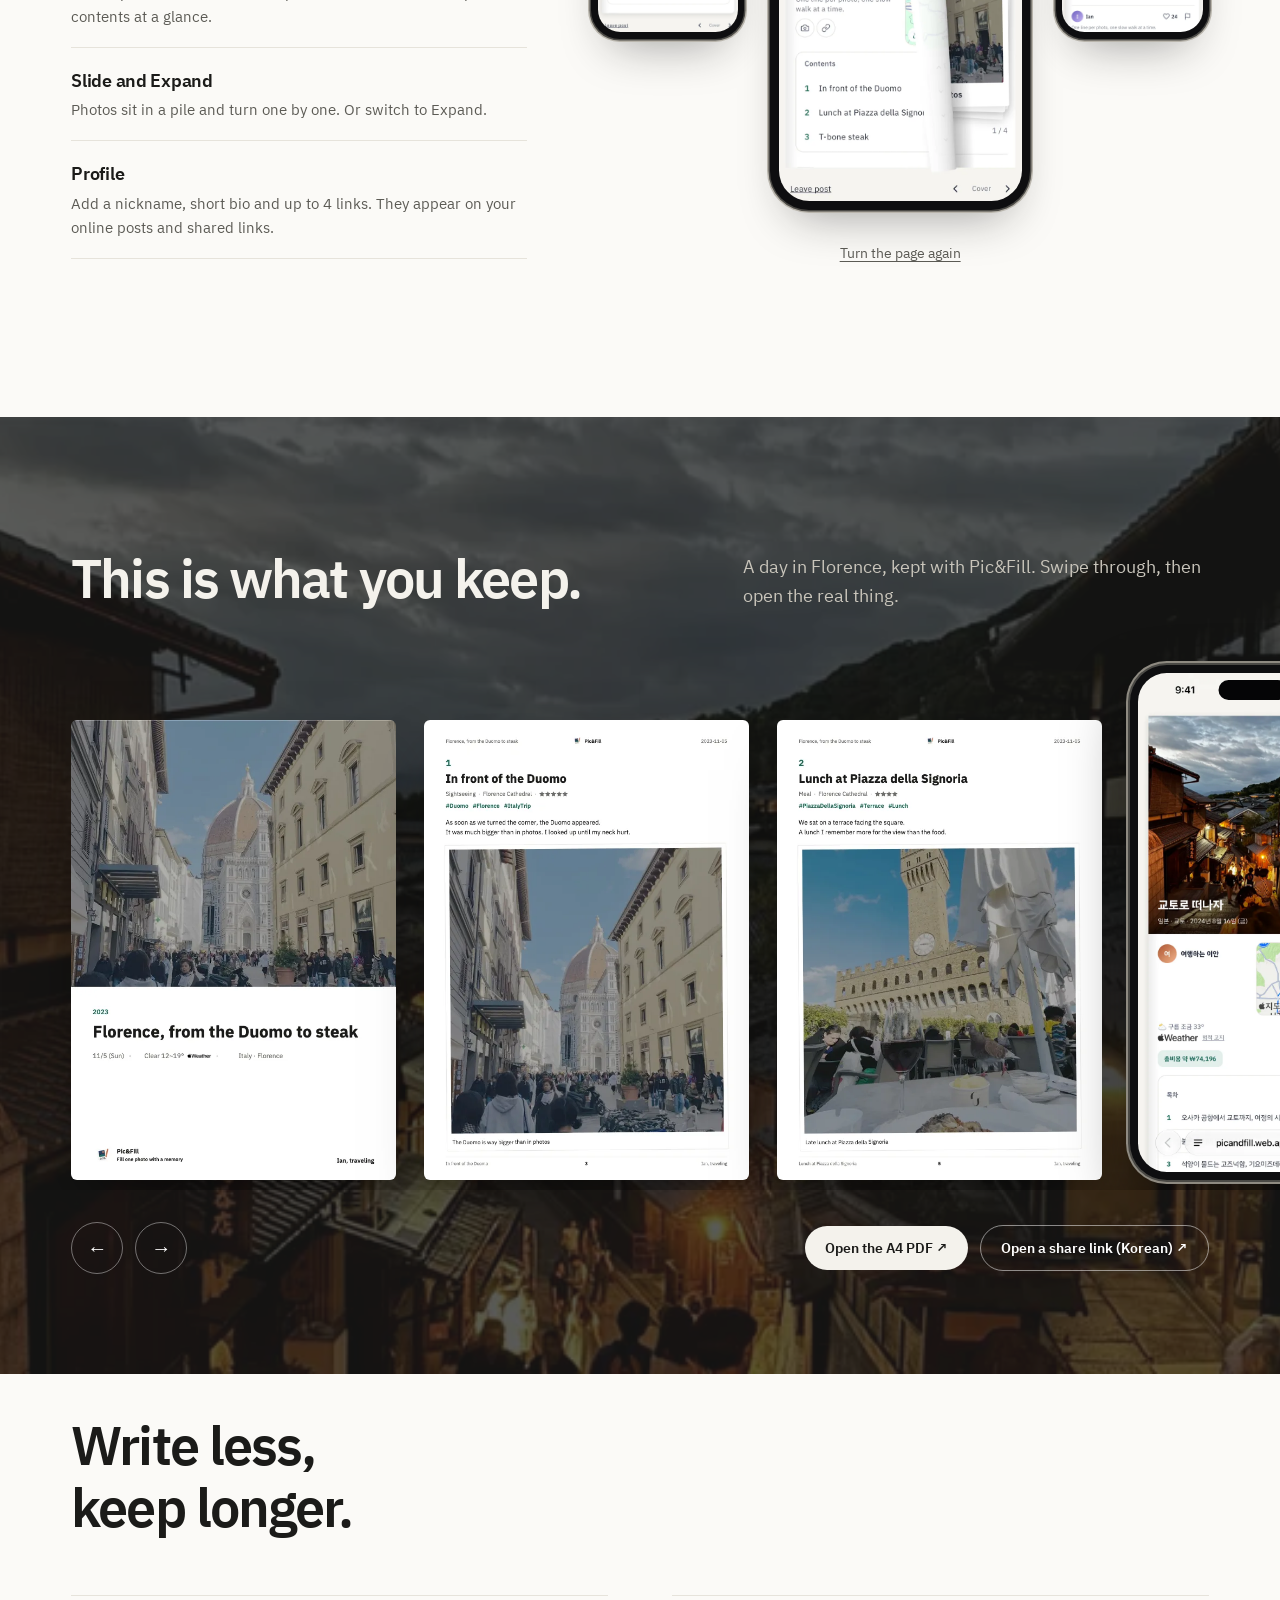
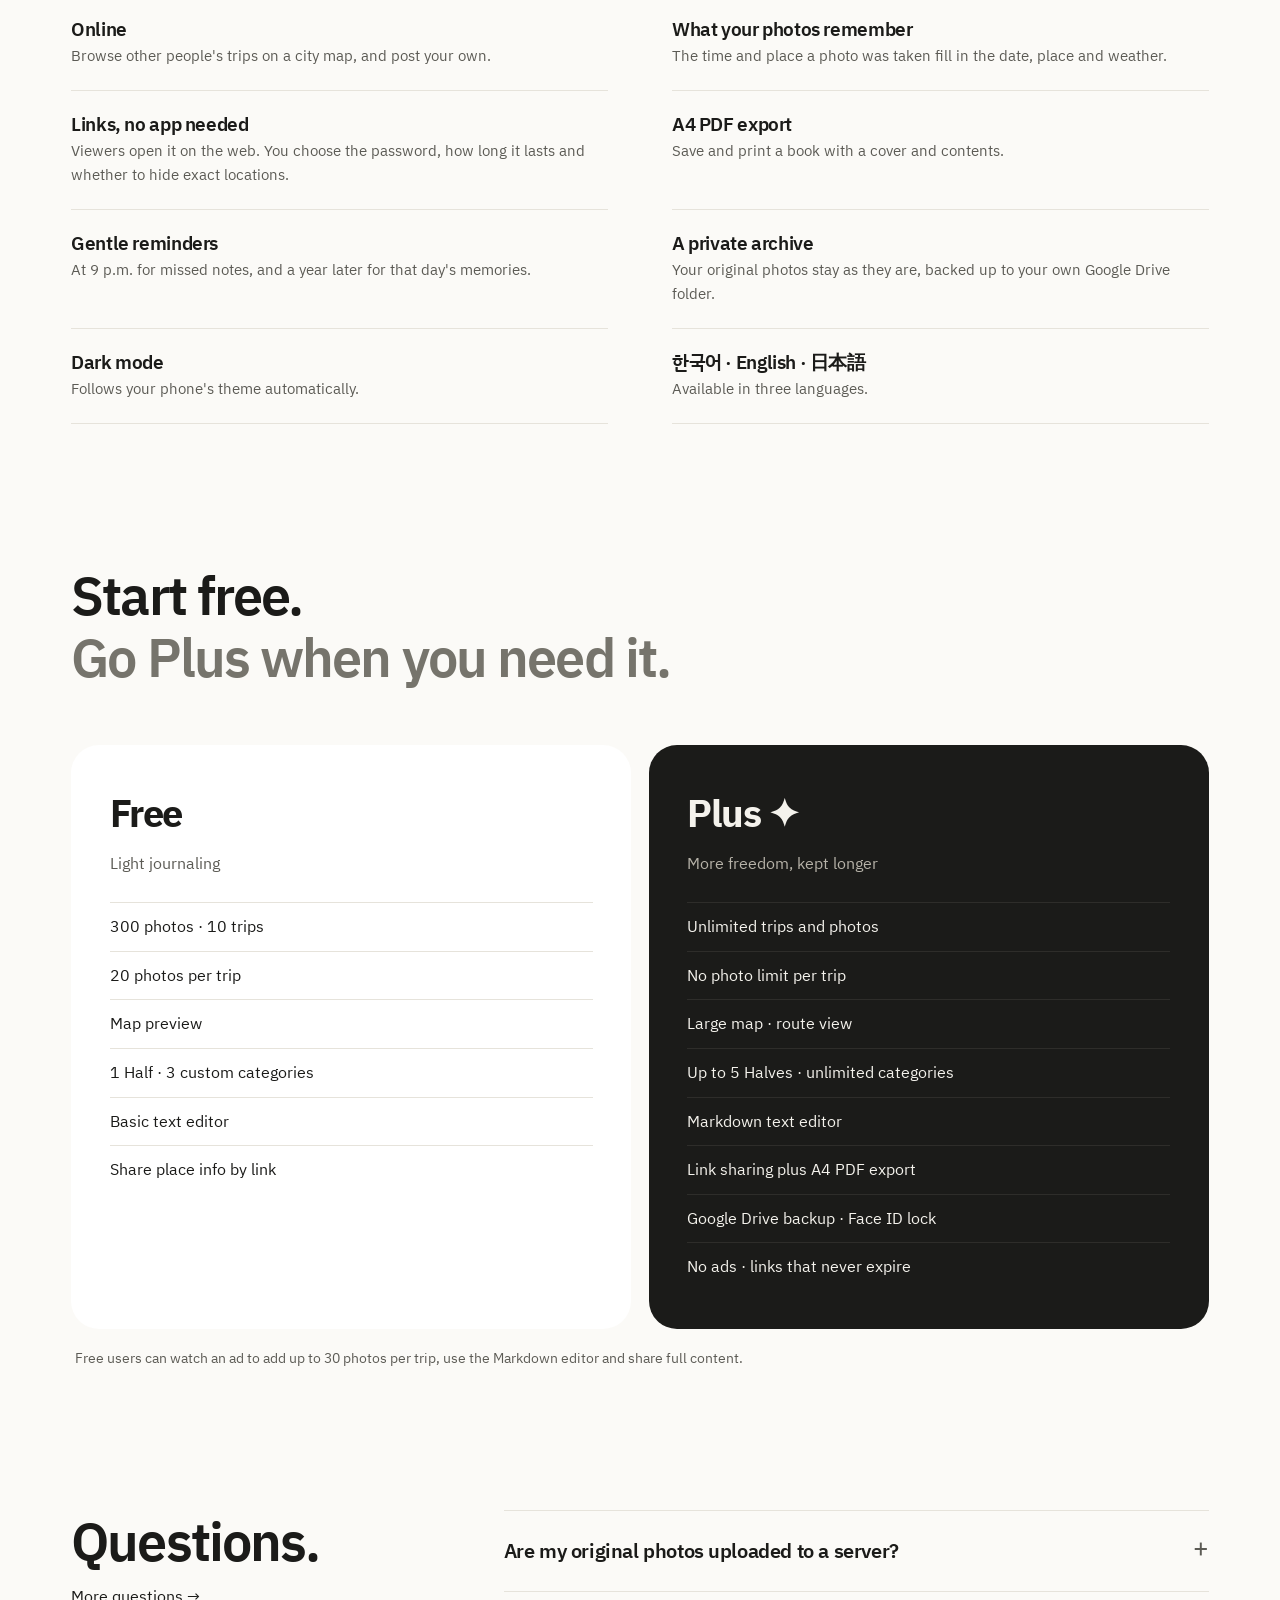
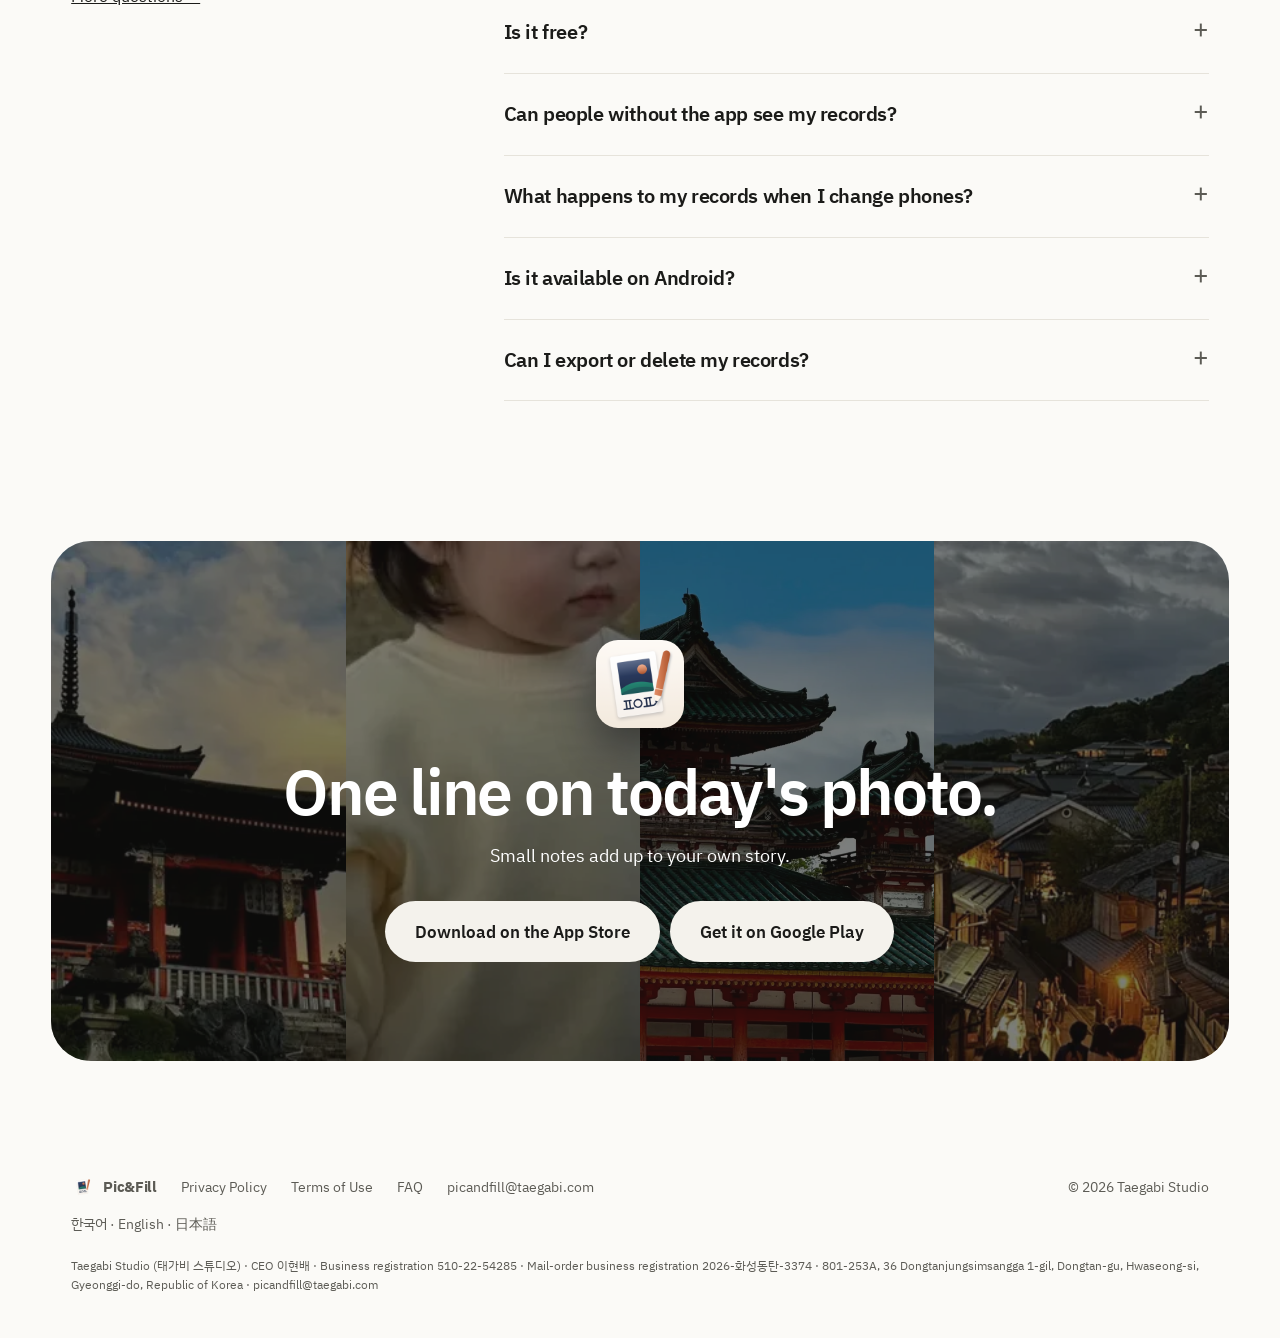
==== commit 4056ebeb: "홈 첫 화면 영상: 1.5배 빠르게, 영어·일본어 영상과 일시정지 버튼 추가 Co-Authored-By: Claude Opus 5.5 <noreply@anthropic.com>" ====
--- a/en/index.html
+++ b/en/index.html
@@ -96,7 +96,8 @@
     <div class="hero-stage">
       <figure class="big reveal"><img src="../assets/photo/temple.webp" alt="The green roofs of Heian Shrine in Kyoto" width="1040" height="1000" fetchpriority="high">
         <figcaption><b>Travel · Kyoto</b>Heian Shrine, under a blue sky<small>Aug 17, 9:02 AM · Sakyo, Kyoto</small></figcaption></figure>
-      <div class="iphone reveal d1"><div class="screen"><img src="../assets/en/travel/01.webp" alt="Writing a one-line note right after taking a photo" width="660" height="1430"></div></div>
+      <div class="iphone reveal d1"><div class="screen"><video data-hero autoplay muted loop playsinline preload="auto" poster="../assets/hero/app_en.webp" src="../assets/hero/app_en.mp4" width="480" height="1042" aria-label="Swiping the shutter button sideways to switch between Trips, Your Half and Everyday, swiping up to change the category, turning a trip story like paper, and reading a Half weekly summary and an everyday note"></video></div>
+        <button class="hero-toggle" type="button" data-hero-toggle data-pause="Pause video" data-play="Play video" aria-label="Pause video"><svg viewBox="0 0 24 24" aria-hidden="true"><path d="M7 5h4v14H7zM13 5h4v14h-4z"/></svg></button></div>
       <figure class="polaroid reveal d2"><img src="../assets/photo/baby.webp" alt="A toddler standing on the grass" width="400" height="300"><figcaption>The week three steps became ten</figcaption></figure>
     </div>
   </section>
--- a/assets/site.css
+++ b/assets/site.css
@@ -233,15 +233,20 @@
 .hero-stage .big figcaption { position: absolute; right: 20px; top: 20px; background: rgba(255,255,255,.92); border-radius: 16px; padding: 12px 16px; font-size: 14px; line-height: 1.5; }
 .hero-stage .big b { display: block; font-size: 12px; color: var(--travel); }
 .hero-stage .big small { display: block; color: var(--sub); }
-.hero-stage .iphone { --w: min(19vw, 260px, 26svh); position: absolute; left: 4%; top: 18%; z-index: 2; }
+.hero-stage .iphone { --w: min(24vw, 320px, 37svh); position: absolute; left: 0; top: 3%; z-index: 2; }
+.hero-stage video { position: absolute; inset: 0; width: 100%; height: 100%; object-fit: cover; }
+.hero-toggle { position: absolute; z-index: 3; right: calc(var(--w) * -.04); bottom: calc(var(--w) * -.04); width: 40px; height: 40px; padding: 11px; border: 0; border-radius: 50%; background: var(--ink); color: #fff; cursor: pointer; box-shadow: 0 0 0 2px var(--bg); }
+@media (max-width: 1280px) { .hero-stage .big figcaption { display: none; } } /* 커진 폰에 가려짐 */
+.hero-toggle svg { display: block; width: 100%; height: 100%; fill: currentColor; }
+.hero-toggle:focus-visible { outline: 2px solid var(--ink); outline-offset: 3px; }
 .hero-stage .polaroid { position: absolute; right: 3%; bottom: 0; z-index: 3; width: min(15vw, 200px); margin: 0; background: #fff; padding: 10px 10px 30px; border-radius: 6px; box-shadow: 0 20px 40px -12px rgba(0,0,0,.3); font-size: 13px; rotate: 5deg; }
 .hero-stage .polaroid img { width: 100%; height: auto; aspect-ratio: 4 / 3; object-fit: cover; border-radius: 2px; }
 .hero-stage .polaroid figcaption { margin-top: 8px; }
 @media (max-width: 900px) {
-  .hero-stage { height: 112vw; max-height: 560px; margin-top: 24px; }
+  .hero-stage { height: 124vw; max-height: 620px; margin-top: 24px; }
   .hero-stage .big { width: 80%; height: 86%; border-radius: 22px; }
   .hero-stage .big figcaption { display: none; }
-  .hero-stage .iphone { --w: 38vw; left: 0; top: 22%; }
+  .hero-stage .iphone { --w: min(52vw, 260px); left: 0; top: 3%; }
   .hero-stage .polaroid { width: 34vw; padding: 7px 7px 22px; font-size: 11px; }
 }
 
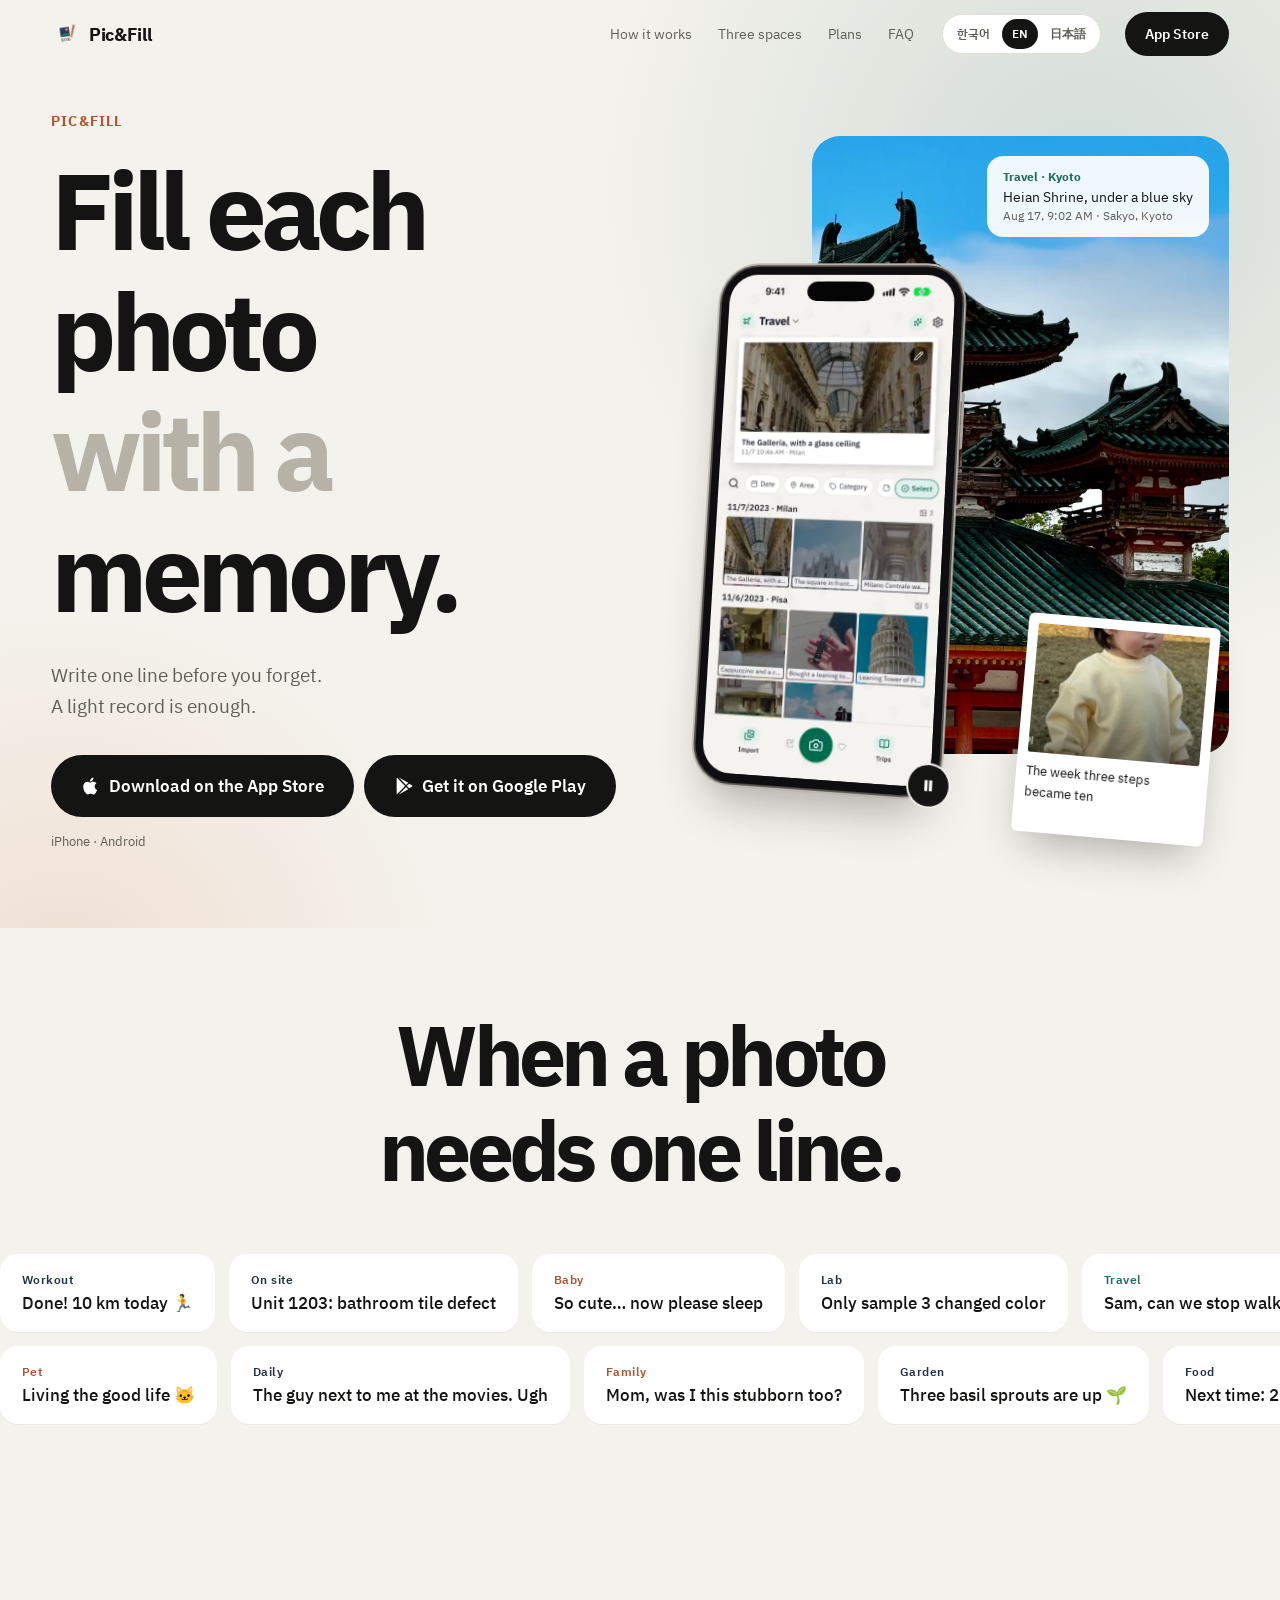
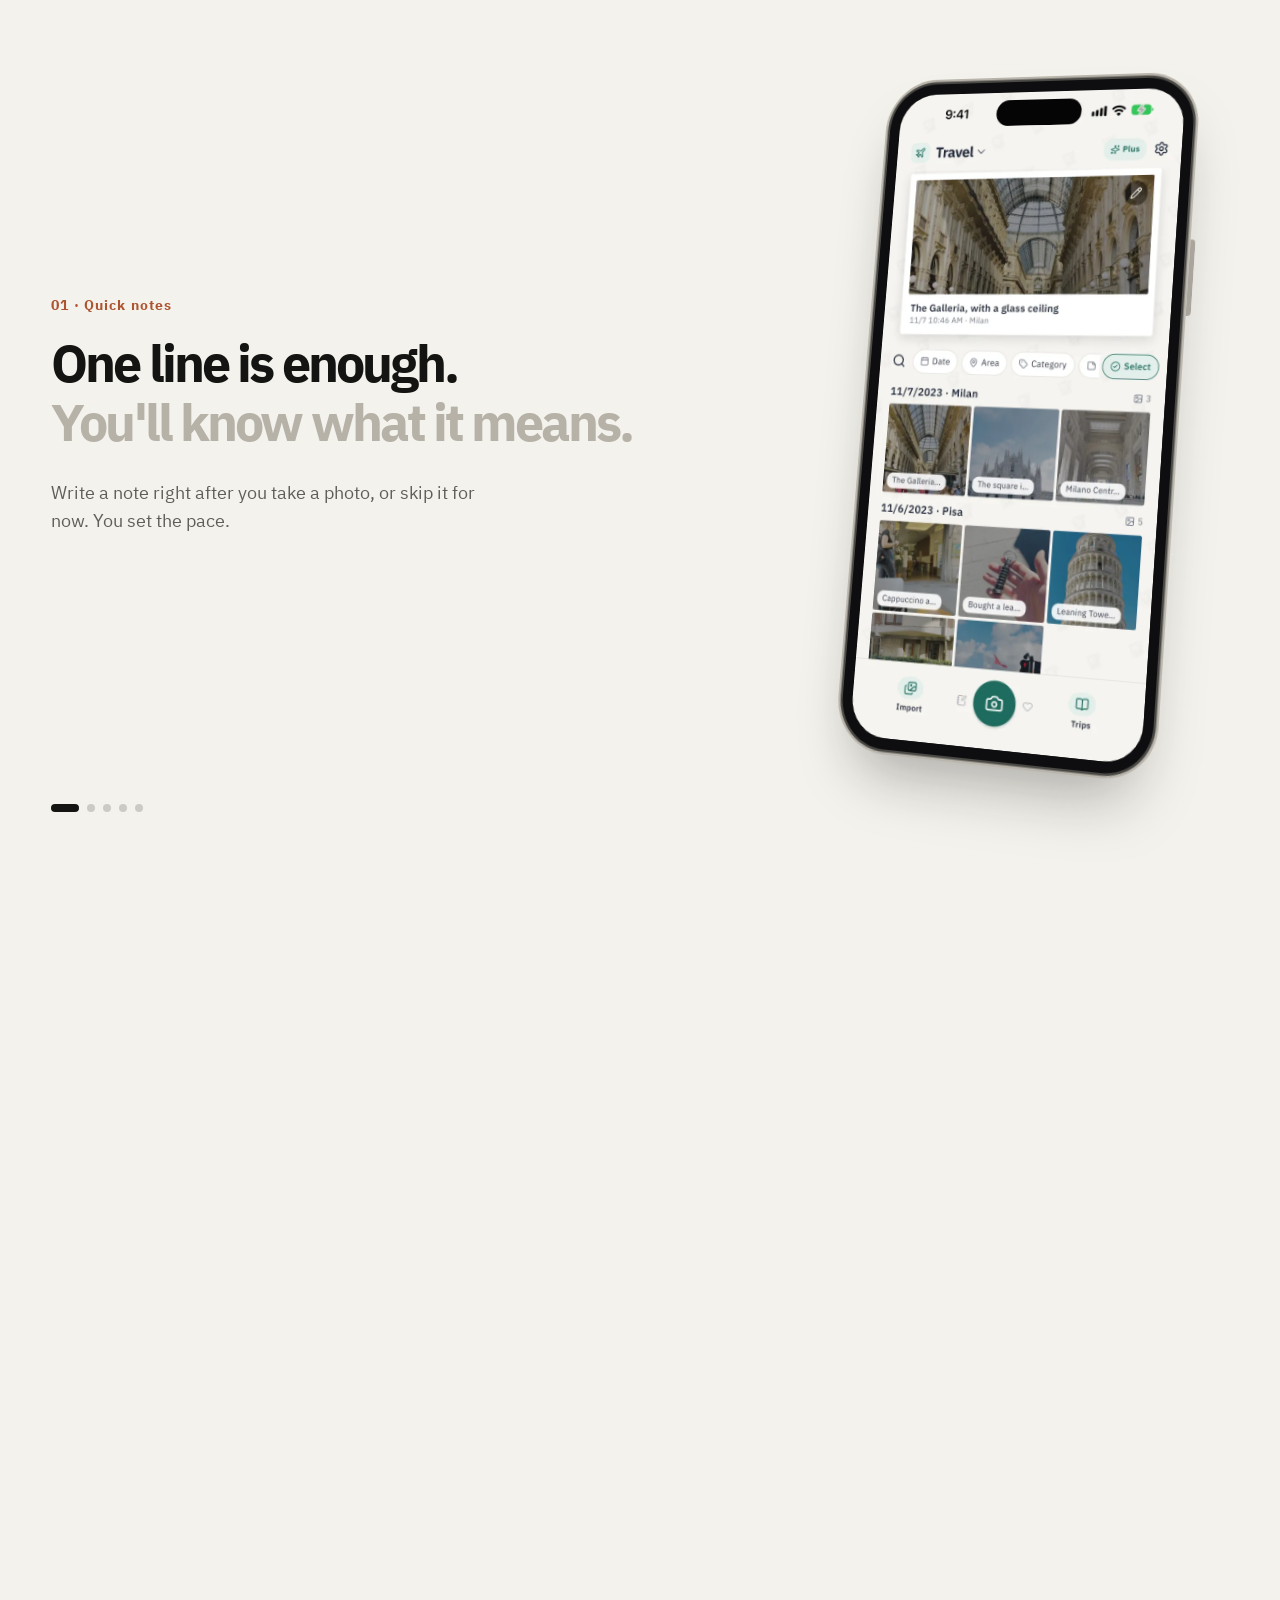
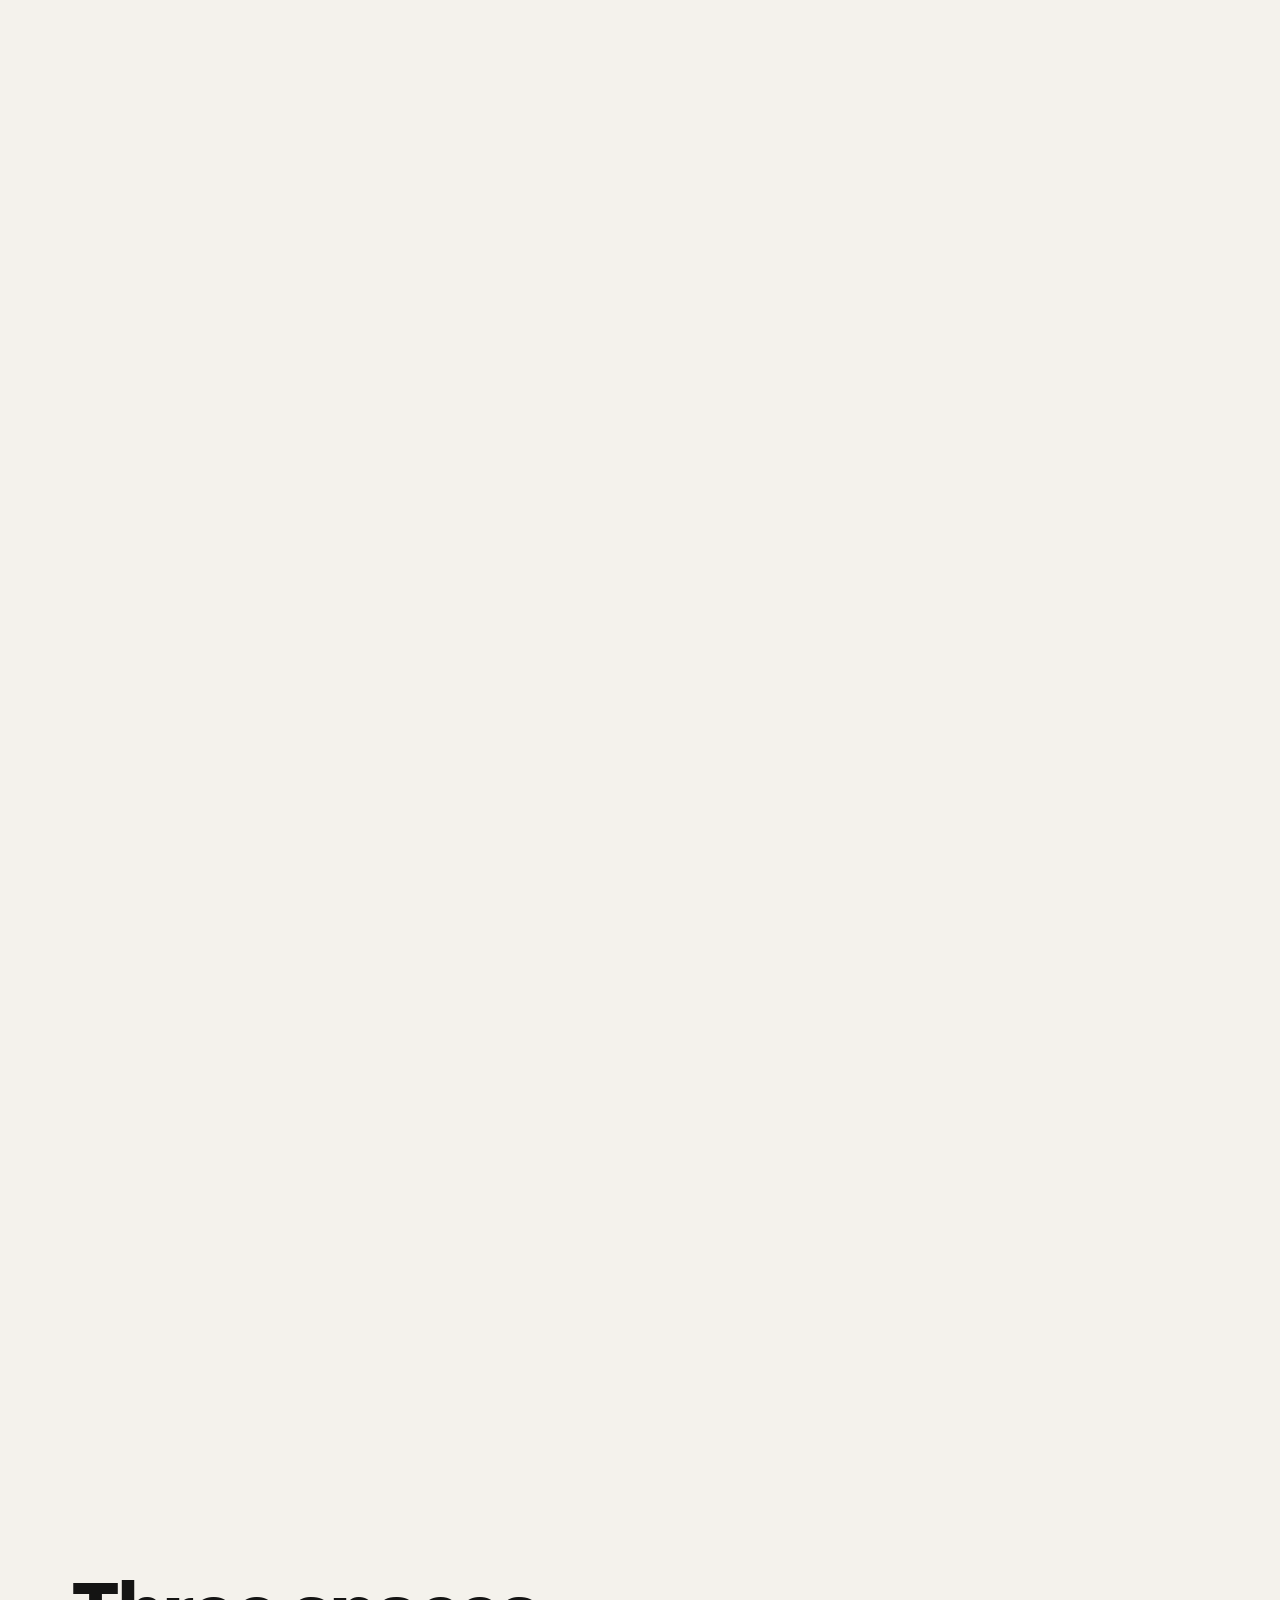
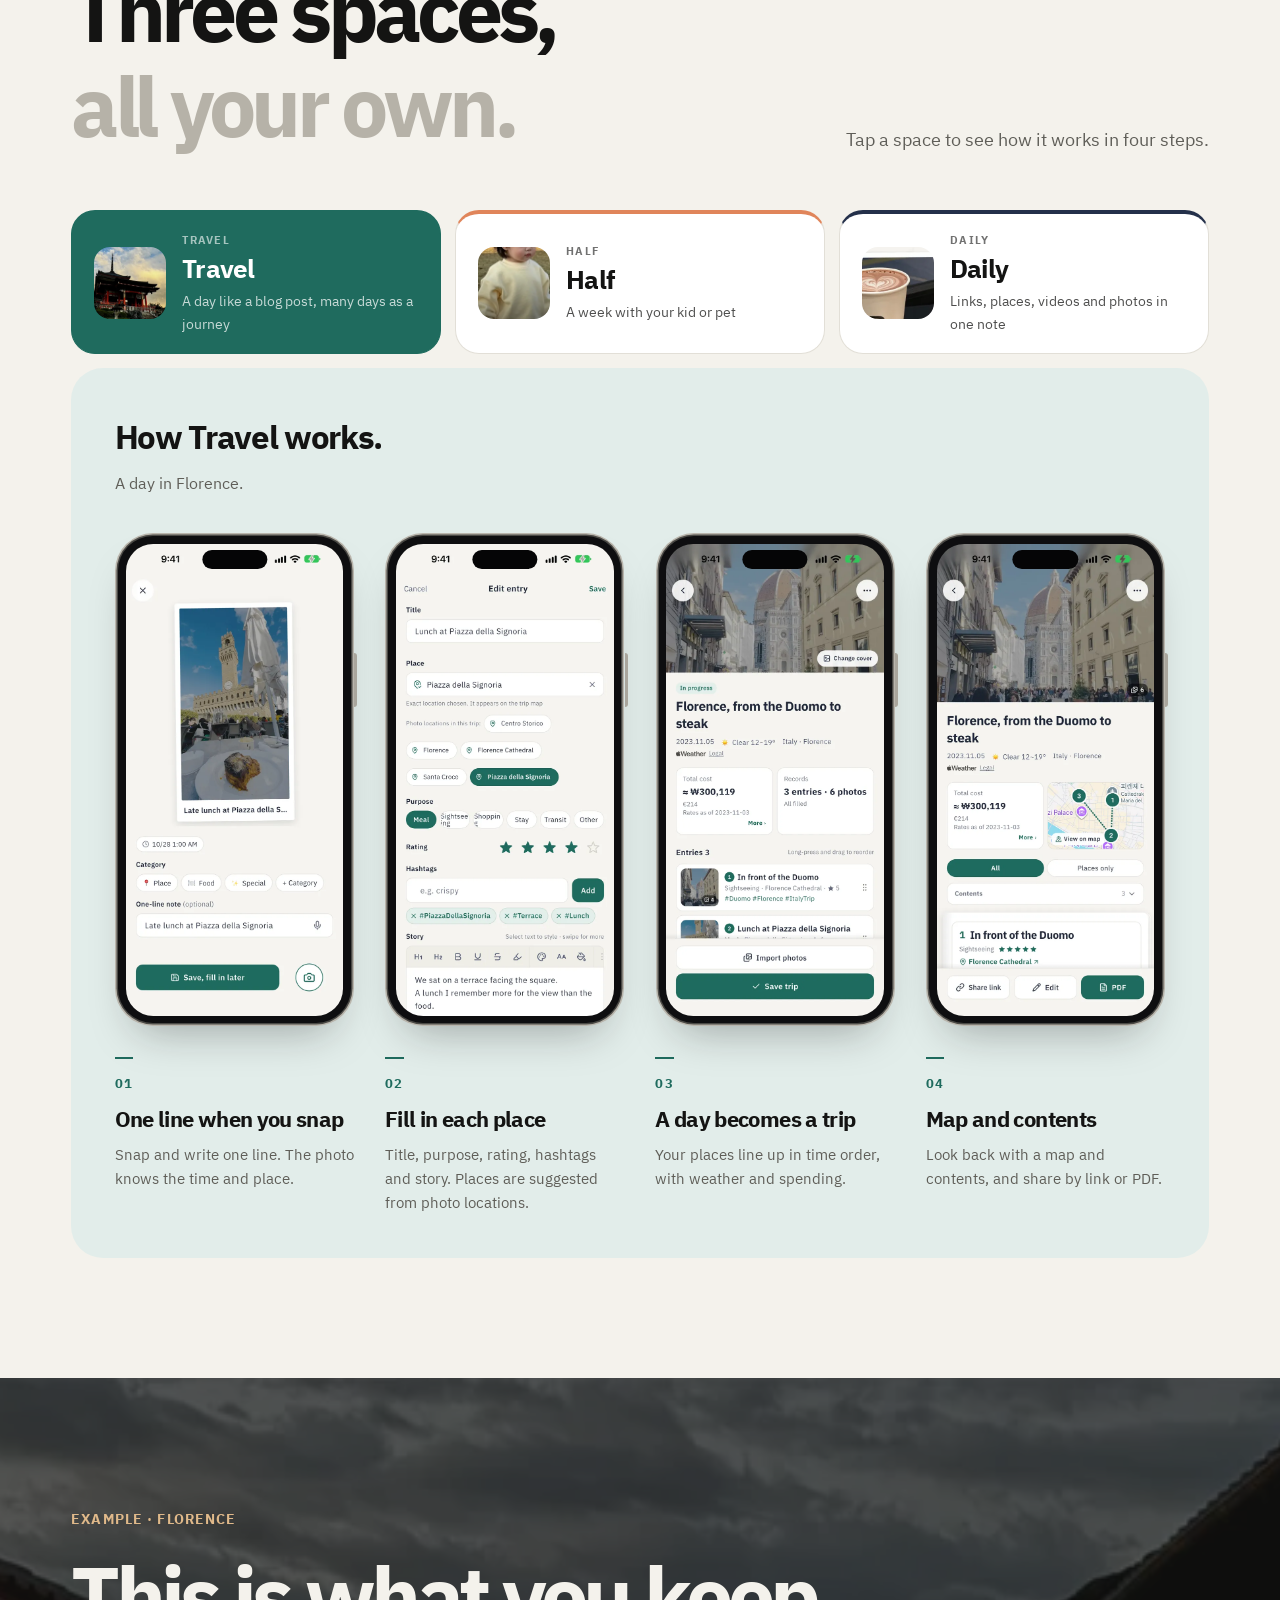
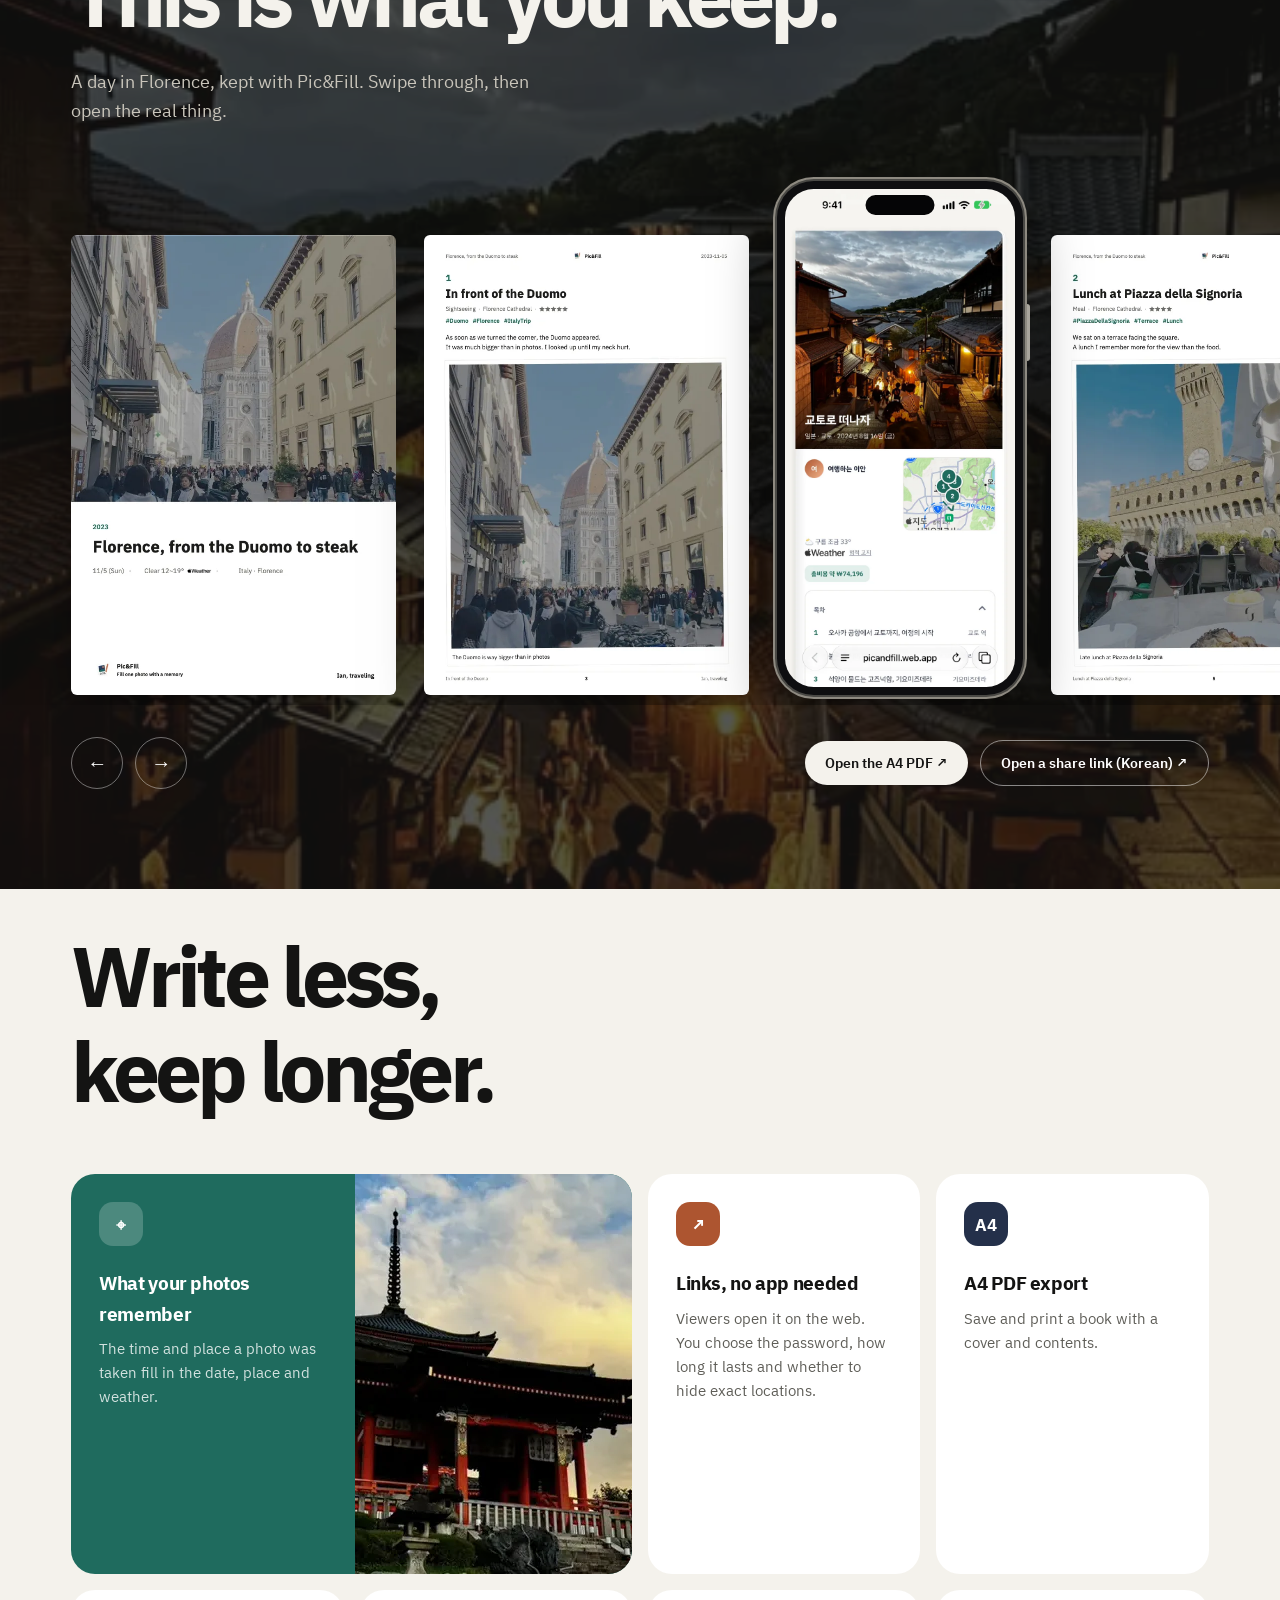
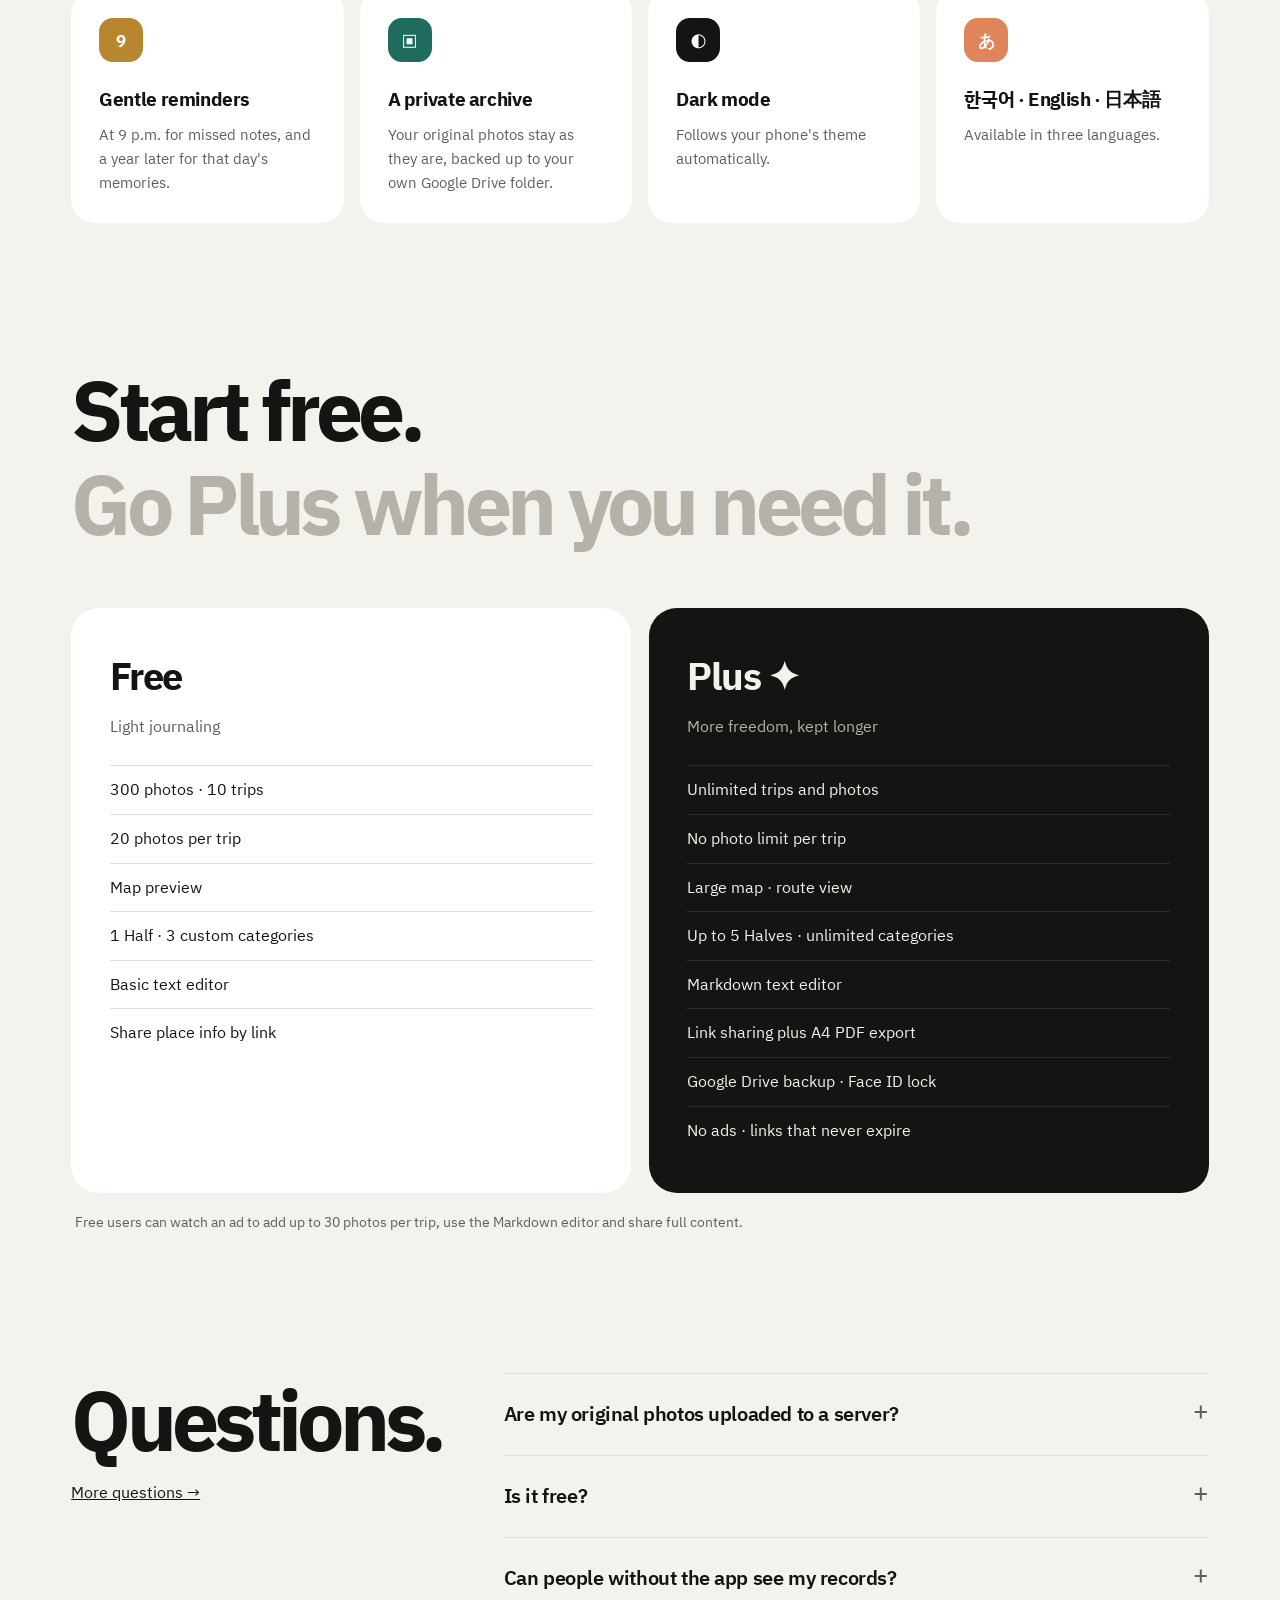
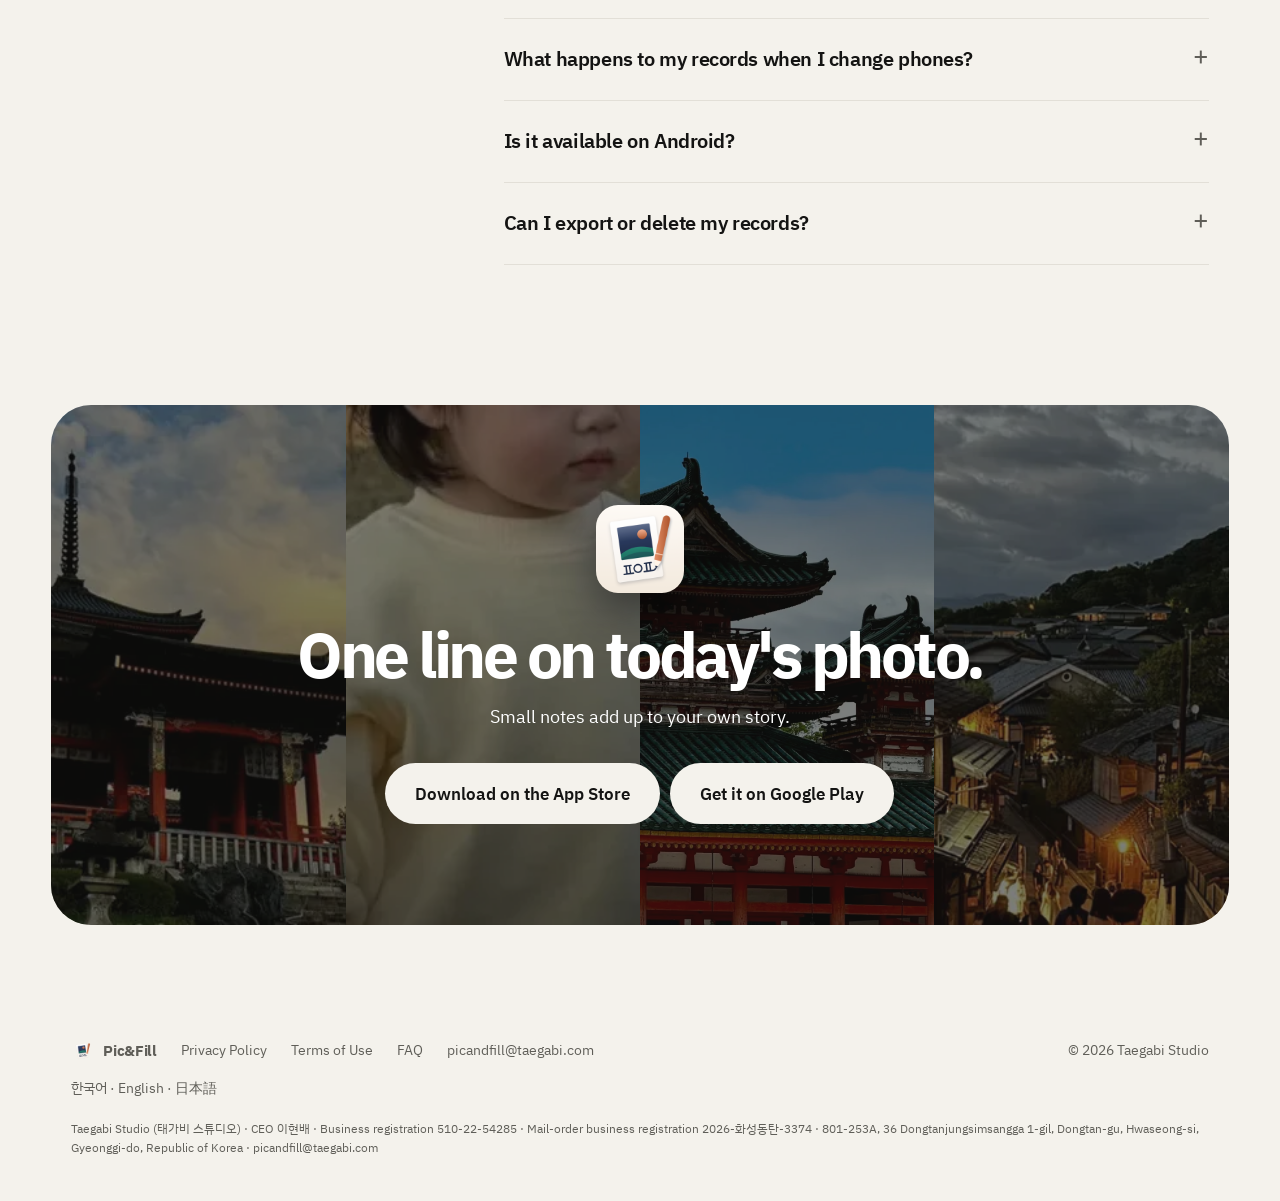
==== commit f2ab23e2: "홈 첫 화면 폰에 앱 영상 (한·영·일): 멈춤 버튼, 동작 줄이기면 멈춤, 화면 밖에선 쉼 Co-Authored-By: Claude Opus 5.5 <noreply@anthrop" ====
--- a/en/index.html
+++ b/en/index.html
@@ -77,6 +77,7 @@
 <main>
   <section class="hero">
     <div>
+      <p class="kicker reveal">PIC&amp;FILL</p>
       <h1 class="reveal d1">Fill each photo<br><span class="soft">with a</span> memory.</h1>
       <p class="lead reveal d2">Write one line before you forget.<br>A light record is enough.</p>
       <div class="reveal d3">
@@ -93,10 +94,10 @@
         <p class="note">iPhone · Android</p>
       </div>
     </div>
-    <div class="hero-stage">
+    <div class="hero-stage" data-parallax>
       <figure class="big reveal"><img src="../assets/photo/temple.webp" alt="The green roofs of Heian Shrine in Kyoto" width="1040" height="1000" fetchpriority="high">
         <figcaption><b>Travel · Kyoto</b>Heian Shrine, under a blue sky<small>Aug 17, 9:02 AM · Sakyo, Kyoto</small></figcaption></figure>
-      <div class="iphone reveal d1"><div class="screen"><video data-hero autoplay muted loop playsinline preload="auto" poster="../assets/hero/app_en.webp" src="../assets/hero/app_en.mp4" width="480" height="1042" aria-label="Swiping the shutter button sideways to switch between Trips, Your Half and Everyday, swiping up to change the category, turning a trip story like paper, and reading a Half weekly summary and an everyday note"></video></div>
+      <div class="iphone tilt reveal d1" style="--ry:-14deg;--rx:5deg;--rz:2deg"><div class="screen"><video data-hero autoplay muted loop playsinline preload="auto" poster="../assets/hero/app_en.webp" src="../assets/hero/app_en.mp4" width="480" height="1042" aria-label="Swiping the shutter button sideways to switch between Trips, Your Half and Everyday, swiping up to change the category, turning a trip story like paper, and reading a Half weekly summary and an everyday note"></video></div>
         <button class="hero-toggle" type="button" data-hero-toggle data-pause="Pause video" data-play="Play video" aria-label="Pause video"><svg viewBox="0 0 24 24" aria-hidden="true"><path d="M7 5h4v14H7zM13 5h4v14h-4z"/></svg></button></div>
       <figure class="polaroid reveal d2"><img src="../assets/photo/baby.webp" alt="A toddler standing on the grass" width="400" height="300"><figcaption>The week three steps became ten</figcaption></figure>
     </div>
@@ -139,14 +140,14 @@
   <section class="story" id="story" aria-label="How Pic&amp;Fill works">
     <div class="story-stage">
       <div class="story-text">
-        <div class="story-step on" style="--accent:var(--peach-ink)"><span class="num">Quick notes</span><h2 class="display">One line is enough.<br><span class="soft">You'll know what it means.</span></h2><p>Write a note right after you take a photo, or skip it for now. You set the pace.</p></div>
-        <div class="story-step" style="--accent:var(--travel)"><span class="num">Photos into records</span><h2 class="display">Why you took the photo<br><span class="soft">isn't in the photo.</span></h2><p>Gather photos into your own trip. Trips can grow into a journey.</p></div>
-        <div class="story-step" style="--accent:var(--peach-ink)"><span class="num">Your Half</span><h2 class="display">The days worth seeing again<br><span class="soft">aren't only the big ones.</span></h2><p>Moments with your kid or pet, and how you felt, on one page a week. Writing every day is hard for us too.</p></div>
-        <div class="story-step" style="--accent:var(--navy)"><span class="num">Everyday life</span><h2 class="display">When you need a note,<br><span class="soft">it's right here.</span></h2><p>Nothing fancy. Write when a photo needs a note. All the useful tools are still there.</p></div>
-        <div class="story-step" style="--accent:var(--gold)"><span class="num">Keep it</span><h2 class="display">An offline book.<br><span class="soft">Some things belong on paper.</span></h2><p>Save the records you made with care as an A4 PDF. Or share them by link.</p></div>
+        <div class="story-step on" style="--accent:var(--peach-ink)"><span class="num">01 · Quick notes</span><h2 class="display">One line is enough.<br><span class="soft">You'll know what it means.</span></h2><p>Write a note right after you take a photo, or skip it for now. You set the pace.</p></div>
+        <div class="story-step" style="--accent:var(--travel)"><span class="num">02 · Photos into records</span><h2 class="display">Why you took the photo<br><span class="soft">isn't in the photo.</span></h2><p>Gather photos into your own trip. Trips can grow into a journey.</p></div>
+        <div class="story-step" style="--accent:var(--peach-ink)"><span class="num">03 · Your Half</span><h2 class="display">The days worth seeing again<br><span class="soft">aren't only the big ones.</span></h2><p>Moments with your kid or pet, and how you felt, on one page a week. Writing every day is hard for us too.</p></div>
+        <div class="story-step" style="--accent:var(--navy)"><span class="num">04 · Everyday life</span><h2 class="display">When you need a note,<br><span class="soft">it's right here.</span></h2><p>Nothing fancy. Write when a photo needs a note. All the useful tools are still there.</p></div>
+        <div class="story-step" style="--accent:var(--gold)"><span class="num">05 · Keep it</span><h2 class="display">An offline book.<br><span class="soft">Some things belong on paper.</span></h2><p>Save the records you made with care as an A4 PDF. Or share them by link.</p></div>
       </div>
       <div class="story-phone">
-        <div class="iphone">
+        <div class="iphone tilt" data-story-phone style="--ry:-14deg;--rx:5deg;--rz:2deg">
           <div class="screen">
             <img class="on" src="../assets/en/screens/home.webp" alt="Travel photos: every photo has a one-line note" width="660" height="1434">
             <img src="../assets/en/screens/03.webp" alt="" width="660" height="1430" loading="lazy">
@@ -160,95 +161,58 @@
     </div>
   </section>
 
-    <section class="spaces" id="spaces">
-    <div class="wrap spaces-head">
-      <h2 class="display reveal">Three spaces,<br><span class="soft">all your own.</span></h2>
-      <p class="reveal d1">The space you pick when you take a photo shapes how the record looks.</p>
-    </div>
-    <article class="chapter ch-travel" aria-labelledby="ch-travel">
-      <div class="ch-copy">
-        <h3 id="ch-travel">Travel</h3>
-        <p class="ch-line">A day like a blog post, many days as a journey</p>
-        <ol class="ch-steps" aria-label="How it works">
-          <li><button type="button" aria-current="true" data-track="space_travel_1"><b>One line when you snap</b><span>Snap and write one line. The photo knows the time and place.</span></button></li>
-          <li><button type="button" data-track="space_travel_2"><b>Fill in each place</b><span>Title, purpose, rating, hashtags and story. Places are suggested from photo locations.</span></button></li>
-          <li><button type="button" data-track="space_travel_3"><b>A day becomes a trip</b><span>Your places line up in time order, with weather and spending.</span></button></li>
-          <li><button type="button" data-track="space_travel_4"><b>Map and contents</b><span>Look back with a map and contents, and share by link or PDF.</span></button></li>
+  <section class="spaces" id="spaces">
+    <div class="wrap">
+      <div class="head-row">
+        <h2 class="display reveal">Three spaces,<br><span class="soft">all your own.</span></h2>
+        <p class="reveal d1">Tap a space to see how it works in four steps.</p>
+      </div>
+      <div class="space-tabs reveal" role="tablist" aria-label="Three spaces">
+        <button class="space-tab tab-travel" role="tab" id="tab-travel" aria-controls="panel-travel" aria-selected="true" data-track="space_travel">
+          <img src="../assets/photo/pagoda.webp" alt="" width="72" height="72"><span><small>TRAVEL</small><b>Travel</b><em>A day like a blog post, many days as a journey</em></span></button>
+        <button class="space-tab tab-half" role="tab" id="tab-half" aria-controls="panel-half" aria-selected="false" tabindex="-1" data-track="space_half">
+          <img src="../assets/photo/baby.webp" alt="" width="72" height="72"><span><small>HALF</small><b>Half</b><em>A week with your kid or pet</em></span></button>
+        <button class="space-tab tab-daily" role="tab" id="tab-daily" aria-controls="panel-daily" aria-selected="false" tabindex="-1" data-track="space_daily">
+          <img src="../assets/photo/coffee.webp" alt="" width="72" height="72"><span><small>DAILY</small><b>Daily</b><em>Links, places, videos and photos in one note</em></span></button>
+      </div>
+      <div class="space-panel panel-travel" role="tabpanel" id="panel-travel" aria-labelledby="tab-travel">
+        <h3>How Travel works.</h3><p>A day in Florence.</p>
+        <ol class="steps">
+          <li><div class="iphone"><div class="screen"><img src="../assets/en/travel/01.webp" alt="Writing a one-line note on a Florence photo" width="660" height="1434" loading="lazy"></div></div>
+            <span class="step-no">01</span><h4>One line when you snap</h4><p>Snap and write one line. The photo knows the time and place.</p></li>
+          <li><div class="iphone"><div class="screen"><img src="../assets/en/travel/02.webp" alt="Editing a place: title, place, purpose, rating, hashtags, story" width="660" height="1434" loading="lazy"></div></div>
+            <span class="step-no">02</span><h4>Fill in each place</h4><p>Title, purpose, rating, hashtags and story. Places are suggested from photo locations.</p></li>
+          <li><div class="iphone"><div class="screen"><img src="../assets/en/travel/03.webp" alt="A Florence trip: weather, spending and three places" width="660" height="1434" loading="lazy"></div></div>
+            <span class="step-no">03</span><h4>A day becomes a trip</h4><p>Your places line up in time order, with weather and spending.</p></li>
+          <li><div class="iphone"><div class="screen"><img src="../assets/en/travel/04.webp" alt="A saved Florence trip: map with numbered pins, contents, share and PDF buttons" width="660" height="1434" loading="lazy"></div></div>
+            <span class="step-no">04</span><h4>Map and contents</h4><p>Look back with a map and contents, and share by link or PDF.</p></li>
         </ol>
       </div>
-      <div class="ch-visual">
-        <img class="ch-photo" src="../assets/photo/ch-travel.webp" alt="Florence Cathedral at the end of an alley" loading="lazy">
-        <div class="iphone"><div class="screen">
-            <img class="on" src="../assets/en/travel/01.webp" alt="Writing a one-line note on a Florence photo" width="660" height="1434" loading="lazy">
-            <img src="../assets/en/travel/02.webp" alt="Editing a place: title, place, purpose, rating, hashtags, story" width="660" height="1434" loading="lazy">
-            <img src="../assets/en/travel/03.webp" alt="A Florence trip: weather, spending and three places" width="660" height="1434" loading="lazy">
-            <img src="../assets/en/travel/04.webp" alt="A saved Florence trip: map with numbered pins, contents, share and PDF buttons" width="660" height="1434" loading="lazy">
-        </div></div>
-      </div>
-    </article>
-    <article class="chapter ch-half" aria-labelledby="ch-half">
-      <div class="ch-copy">
-        <h3 id="ch-half">Half</h3>
-        <p class="ch-line">A week with your kid or pet</p>
-        <ol class="ch-steps" aria-label="How it works">
-          <li><button type="button" aria-current="true" data-track="space_half_1"><b>One line when you snap</b><span>Shoot with the center camera and write a short note. Photos are grouped by date.</span></button></li>
-          <li><button type="button" data-track="space_half_2"><b>A weekly summary on weekends</b><span>Tap 'Weekly' at the bottom to open seven day slots. Drag photos into them.</span></button></li>
-          <li><button type="button" data-track="space_half_3"><b>Fill the week</b><span>'Fill by date' puts them all in at once. Star the special days.</span></button></li>
-          <li><button type="button" data-track="space_half_4"><b>One page, done</b><span>Weight, health and special notes come together on one screen. Share by link or PDF.</span></button></li>
+      <div class="space-panel panel-half" role="tabpanel" id="panel-half" aria-labelledby="tab-half" hidden>
+        <h3>How Half works.</h3><p>A week of Hayul, who just learned to walk.</p>
+        <ol class="steps">
+          <li><div class="iphone"><div class="screen"><img src="../assets/en/half/01.webp" alt="Half home: photos and one-line notes grouped by date" width="660" height="1434" loading="lazy"></div></div>
+            <span class="step-no">01</span><h4>One line when you snap</h4><p>Shoot with the center camera and write a short note. Photos are grouped by date.</p></li>
+          <li><div class="iphone"><div class="screen"><img src="../assets/en/half/02.webp" alt="Writing a weekly summary: seven empty day slots" width="660" height="1434" loading="lazy"></div></div>
+            <span class="step-no">02</span><h4>A weekly summary on weekends</h4><p>Tap 'Weekly' at the bottom to open seven day slots. Drag photos into them.</p></li>
+          <li><div class="iphone"><div class="screen"><img src="../assets/en/half/03.webp" alt="A weekly summary with photos and notes for each day" width="660" height="1434" loading="lazy"></div></div>
+            <span class="step-no">03</span><h4>Fill the week</h4><p>'Fill by date' puts them all in at once. Star the special days.</p></li>
+          <li><div class="iphone"><div class="screen"><img src="../assets/en/half/04.webp" alt="A finished week: daily photos, weight and special notes" width="660" height="1434" loading="lazy"></div></div>
+            <span class="step-no">04</span><h4>One page, done</h4><p>Weight, health and special notes come together on one screen. Share by link or PDF.</p></li>
         </ol>
       </div>
-      <div class="ch-visual">
-        <img class="ch-photo" src="../assets/photo/ch-half.webp" alt="A toddler learning to walk in the living room" loading="lazy">
-        <div class="iphone"><div class="screen">
-            <img class="on" src="../assets/en/half/01.webp" alt="Half home: photos and one-line notes grouped by date" width="660" height="1434" loading="lazy">
-            <img src="../assets/en/half/02.webp" alt="Writing a weekly summary: seven empty day slots" width="660" height="1434" loading="lazy">
-            <img src="../assets/en/half/03.webp" alt="A weekly summary with photos and notes for each day" width="660" height="1434" loading="lazy">
-            <img src="../assets/en/half/04.webp" alt="A finished week: daily photos, weight and special notes" width="660" height="1434" loading="lazy">
-        </div></div>
-      </div>
-    </article>
-    <article class="chapter ch-daily" aria-labelledby="ch-daily">
-      <div class="ch-copy">
-        <h3 id="ch-daily">Daily</h3>
-        <p class="ch-line">Links, places, videos and photos in one note</p>
-        <ol class="ch-steps" aria-label="How it works">
-          <li><button type="button" aria-current="true" data-track="space_daily_1"><b>Saved by date</b><span>Photos and one-line notes pile up by date.</span></button></li>
-          <li><button type="button" data-track="space_daily_2"><b>Gather them in one note</b><span>Pick a few photos and write a little. That's a daily note.</span></button></li>
-          <li><button type="button" data-track="space_daily_3"><b>Places, too</b><span>Add a shop or spot to a note and open it on a map.</span></button></li>
-          <li><button type="button" data-track="space_daily_4"><b>Sort by category</b><span>Gather notes by your own categories, like Gardening or Workout.</span></button></li>
+      <div class="space-panel panel-daily" role="tabpanel" id="panel-daily" aria-labelledby="tab-daily" hidden>
+        <h3>How Daily works.</h3><p>A monstera you have been growing.</p>
+        <ol class="steps">
+          <li><div class="iphone"><div class="screen"><img src="../assets/en/daily/01.webp" alt="Daily home: photos grouped by date" width="660" height="1434" loading="lazy"></div></div>
+            <span class="step-no">01</span><h4>Saved by date</h4><p>Photos and one-line notes pile up by date.</p></li>
+          <li><div class="iphone"><div class="screen"><img src="../assets/en/daily/02.webp" alt="A daily note: monstera growth diary with four photos" width="660" height="1434" loading="lazy"></div></div>
+            <span class="step-no">02</span><h4>Gather them in one note</h4><p>Pick a few photos and write a little. That's a daily note.</p></li>
+          <li><div class="iphone"><div class="screen"><img src="../assets/en/daily/03.webp" alt="A daily note with bakery photos and places" width="660" height="1434" loading="lazy"></div></div>
+            <span class="step-no">03</span><h4>Places, too</h4><p>Add a shop or spot to a note and open it on a map.</p></li>
+          <li><div class="iphone"><div class="screen"><img src="../assets/en/daily/04.webp" alt="Notes sorted by category" width="660" height="1434" loading="lazy"></div></div>
+            <span class="step-no">04</span><h4>Sort by category</h4><p>Gather notes by your own categories, like Gardening or Workout.</p></li>
         </ol>
-      </div>
-      <div class="ch-visual">
-        <img class="ch-photo" src="../assets/photo/ch-daily.webp" alt="Two buns and an iced latte" loading="lazy">
-        <div class="iphone"><div class="screen">
-            <img class="on" src="../assets/en/daily/01.webp" alt="Daily home: photos grouped by date" width="660" height="1434" loading="lazy">
-            <img src="../assets/en/daily/02.webp" alt="A daily note: monstera growth diary with four photos" width="660" height="1434" loading="lazy">
-            <img src="../assets/en/daily/03.webp" alt="A daily note with bakery photos and places" width="660" height="1434" loading="lazy">
-            <img src="../assets/en/daily/04.webp" alt="Notes sorted by category" width="660" height="1434" loading="lazy">
-        </div></div>
-      </div>
-    </article>
-  </section>
-
-  <!-- 1.0.4: 책처럼 읽기. 영상은 시연 데이터로 찍은 실제 앱 화면 -->
-  <section class="book" id="book">
-    <div class="wrap book-in">
-      <div class="book-copy">
-        <h2 class="display reveal">Now it reads like a book.</h2>
-        <p class="book-lead reveal d1">Swipe sideways and the page turns like paper. In your records, online posts and shared links.</p>
-        <ul class="book-list reveal d2">
-        <li><h3>Cover and contents</h3><p>Online posts and shared links open with a cover. Title, map and contents at a glance.</p></li>
-        <li><h3>Slide and Expand</h3><p>Photos sit in a pile and turn one by one. Or switch to Expand.</p></li>
-        <li><h3>Profile</h3><p>Add a nickname, short bio and up to 4 links. They appear on your online posts and shared links.</p></li>
-        </ul>
-      </div>
-      <div class="book-phones reveal">
-        <div class="iphone side"><div class="screen"><img src="../assets/en/book/cover.webp" alt="Online post cover: title, profile, map and contents" width="660" height="1434" loading="lazy"></div></div>
-        <div class="book-main">
-          <div class="iphone"><div class="screen"><video data-curl muted playsinline preload="metadata" poster="../assets/en/book/curl.webp" src="../assets/en/book/curl.mp4" aria-label="A trip cover is swiped sideways, curling like paper to reveal the next page"></video></div></div>
-          <button type="button" class="replay" data-replay data-track="book_replay">Turn the page again</button>
-        </div>
-        <div class="iphone side"><div class="screen"><img src="../assets/en/book/page.webp" alt="One fill page: photo slides with the profile at the bottom" width="660" height="1434" loading="lazy"></div></div>
       </div>
     </div>
   </section>
@@ -256,6 +220,7 @@
   <section class="kyoto" id="samples">
     <img class="kyoto-bg" src="../assets/photo/night.webp" alt="" width="600" height="400" loading="lazy">
     <div class="wrap">
+      <span class="kicker">EXAMPLE · FLORENCE</span>
       <div class="head-row">
         <h2 class="display reveal">This is what you keep.</h2>
         <p class="reveal d1">A day in Florence, kept with Pic&amp;Fill. Swipe through, then open the real thing.</p>
@@ -264,8 +229,8 @@
     <div class="reel" tabindex="0" aria-label="Florence trip PDF pages and a share link">
       <img class="page" src="../assets/en/sample/pdf1.webp" alt="PDF cover" width="600" height="849" loading="lazy">
       <img class="page" src="../assets/en/sample/pdf3.webp" alt="PDF page: a place with photos and text" width="600" height="849" loading="lazy">
+      <div class="iphone"><div class="screen"><img src="../assets/sample/link.webp" alt="The Kyoto trip opened from a share link" width="660" height="1430" loading="lazy"></div></div>
       <img class="page" src="../assets/en/sample/pdf5.webp" alt="PDF page: another place" width="600" height="849" loading="lazy">
-      <div class="iphone"><div class="screen"><img src="../assets/sample/link.webp" alt="The Kyoto trip opened from a share link" width="660" height="1434" loading="lazy"></div></div>
     </div>
     <div class="wrap reel-bar">
       <button class="arrow" data-reel="-1" aria-label="Previous">←</button><button class="arrow" data-reel="1" aria-label="Next">→</button>
@@ -278,22 +243,21 @@
   <section class="features" id="features">
     <div class="wrap">
       <h2 class="display reveal" style="margin-bottom:56px">Write less,<br>keep longer.</h2>
-      <div class="feature-list reveal">
-        <div class="feature-row"><h3>Online</h3><p>Browse other people's trips on a city map, and post your own.</p></div>
-        <div class="feature-row"><h3>What your photos remember</h3><p>The time and place a photo was taken fill in the date, place and weather.</p></div>
-        <div class="feature-row"><h3>Links, no app needed</h3><p>Viewers open it on the web. You choose the password, how long it lasts and whether to hide exact locations.</p></div>
-        <div class="feature-row"><h3>A4 PDF export</h3><p>Save and print a book with a cover and contents.</p></div>
-        <div class="feature-row"><h3>Gentle reminders</h3><p>At 9 p.m. for missed notes, and a year later for that day's memories.</p></div>
-        <div class="feature-row"><h3>A private archive</h3><p>Your original photos stay as they are, backed up to your own Google Drive folder.</p></div>
-        <div class="feature-row"><h3>Dark mode</h3><p>Follows your phone's theme automatically.</p></div>
-        <div class="feature-row"><h3>한국어 · English · 日本語</h3><p>Available in three languages.</p></div>
+      <div class="feat-grid">
+        <div class="feat wide reveal"><div><span class="ic">⌖</span><h3>What your photos remember</h3><p>The time and place a photo was taken fill in the date, place and weather.</p></div><img src="../assets/photo/pagoda.webp" alt="" width="590" height="400" loading="lazy"></div>
+        <div class="feat reveal d1"><span class="ic" style="background:var(--peach-ink)">↗</span><h3>Links, no app needed</h3><p>Viewers open it on the web. You choose the password, how long it lasts and whether to hide exact locations.</p></div>
+        <div class="feat reveal d2"><span class="ic" style="background:var(--navy)">A4</span><h3>A4 PDF export</h3><p>Save and print a book with a cover and contents.</p></div>
+        <div class="feat reveal"><span class="ic" style="background:var(--gold)">9</span><h3>Gentle reminders</h3><p>At 9 p.m. for missed notes, and a year later for that day's memories.</p></div>
+        <div class="feat reveal d1"><span class="ic" style="background:var(--travel)">▣</span><h3>A private archive</h3><p>Your original photos stay as they are, backed up to your own Google Drive folder.</p></div>
+        <div class="feat reveal d2"><span class="ic" style="background:var(--ink)">◐</span><h3>Dark mode</h3><p>Follows your phone's theme automatically.</p></div>
+        <div class="feat reveal d3"><span class="ic" style="background:var(--peach)">あ</span><h3>한국어 · English · 日本語</h3><p>Available in three languages.</p></div>
       </div>
     </div>
   </section>
 
   <section class="plans" id="plans">
     <div class="wrap">
-      <h2 class="display reveal">Start free.<br><span class="soft">Go Plus when you need it.</span></h2>
+      <h2 class="display reveal">Start free.<br><span style="color:#B6B2A8">Go Plus when you need it.</span></h2>
       <div class="plan-grid">
         <div class="plan reveal">
           <h3>Free</h3>
--- a/assets/site.css
+++ b/assets/site.css
@@ -1,5 +1,5 @@
 :root {
-  --bg: #FBFAF7; --card: #FFFFFF; --ink: #1B1B19; --sub: #5C5B55; --soft: #76746C; --line: #E6E3DB;
+  --bg: #F4F2EC; --card: #FFFFFF; --ink: #141413; --sub: #5F5E58; --line: #E2DFD7;
   --travel: #1F6B5E; --peach: #E0855A; --peach-ink: #AD5530; --navy: #24304A; --gold: #B8862E;
   --font: "IBM Plex Sans KR", -apple-system, "Apple SD Gothic Neo", "Malgun Gothic", sans-serif;
   --gutter: clamp(16px, 4vw, 56px);
@@ -13,7 +13,7 @@
 
 /* ── 머리 ── */
 .top { position: fixed; inset: 0 0 auto; z-index: 20; transition: background .3s, backdrop-filter .3s; }
-.top.scrolled { background: rgba(251, 250, 247, .86); backdrop-filter: blur(16px); -webkit-backdrop-filter: blur(16px); }
+.top.scrolled { background: rgba(244, 242, 236, .8); backdrop-filter: blur(16px); -webkit-backdrop-filter: blur(16px); }
 .top .wrap { display: flex; align-items: center; gap: 24px; height: 68px; max-width: none; }
 .brand { display: flex; align-items: center; gap: 8px; font-weight: 700; font-size: 18px; text-decoration: none; letter-spacing: -0.02em; }
 .brand img { width: 30px; height: 30px; }
@@ -40,10 +40,16 @@
 .iphone .screen img { position: absolute; inset: 0; width: 100%; height: 100%; object-fit: cover; transition: opacity .6s ease, transform .8s cubic-bezier(.2,.8,.2,1); }
 .iphone::before { content: ''; position: absolute; z-index: 2; left: 50%; top: calc(var(--w) * .062); width: calc(var(--w) * .3); height: calc(var(--w) * .088); transform: translateX(-50%); border-radius: 999px; background: #050506; }
 .iphone::after { content: ''; position: absolute; right: calc(var(--w) * -.03); top: 24%; width: calc(var(--w) * .014); height: 11%; border-radius: 0 4px 4px 0; background: #A9A59C; }
+.tilt { transform: perspective(1800px) rotateY(var(--ry, -24deg)) rotateX(var(--rx, 8deg)) rotateZ(var(--rz, 3deg)); transform-style: preserve-3d; transition: transform .9s cubic-bezier(.2,.8,.2,1); }
 
 /* ── 첫 화면 ── */
 .hero { position: relative; min-height: 100svh; padding: 110px var(--gutter) 64px; display: grid; grid-template-columns: minmax(0, 1.05fr) minmax(0, .95fr); align-items: center; gap: 24px; overflow: hidden; }
+.hero::before { content: ''; position: absolute; width: 90vmax; height: 90vmax; right: -30vmax; top: -30vmax; border-radius: 50%; background: radial-gradient(circle, rgba(31,107,94,.16), transparent 60%); z-index: -1; }
+.hero::after { content: ''; position: absolute; width: 70vmax; height: 70vmax; left: -30vmax; bottom: -40vmax; border-radius: 50%; background: radial-gradient(circle, rgba(224,133,90,.18), transparent 60%); z-index: -1; }
 .kicker { font-size: 14px; font-weight: 700; letter-spacing: .08em; color: var(--peach-ink); margin: 0 0 18px; }
+h1, .display { font-weight: 700; letter-spacing: -0.055em; line-height: 1.12; margin: 0; }
+h1 { font-size: clamp(64px, 10.4vw, 176px); }
+h1 .soft { color: #B6B2A8; }
 .lead { font-size: clamp(17px, 1.5vw, 21px); color: var(--sub); margin: 28px 0 34px; max-width: 30em; }
 .hero .note { margin-top: 14px; font-size: 13px; color: var(--sub); }
 .hero-phones { position: relative; height: min(78svh, 760px); }
@@ -58,7 +64,7 @@
 }
 
 /* ── 스크롤 이야기: 고정된 아이폰 속 화면이 바뀜 ── */
-.story { position: relative; height: 340svh; }
+.story { position: relative; height: 520svh; }
 .story-stage { position: sticky; top: 0; height: 100svh; display: grid; grid-template-columns: minmax(0, 1fr) minmax(0, 1fr); align-items: center; gap: 40px; padding: 80px var(--gutter) 40px; max-width: 1340px; margin: 0 auto; }
 .story-text { position: relative; min-height: 50svh; }
 .story-step { position: absolute; inset: 0; display: flex; flex-direction: column; justify-content: center; opacity: 0; transform: translateY(40px); transition: opacity .6s ease, transform .7s cubic-bezier(.2,.8,.2,1); pointer-events: none; }
@@ -82,6 +88,27 @@
 }
 
 /* ── 세 공간 ── */
+.spaces { padding: 140px 0 120px; overflow: hidden; }
+.spaces .head { text-align: center; padding: 0 var(--gutter); }
+.spaces .head p { color: var(--sub); font-size: clamp(16px, 1.4vw, 20px); margin: 22px auto 0; max-width: 32em; }
+.fan { display: flex; justify-content: center; align-items: flex-start; gap: clamp(8px, 3vw, 48px); max-width: 1100px; margin: 70px auto 0; padding: 0 var(--gutter); }
+.fan figure { margin: 0; display: flex; flex-direction: column; align-items: center; gap: 26px; }
+.fan figcaption { text-align: center; }
+.fan figcaption b { display: block; font-size: clamp(22px, 2.4vw, 34px); letter-spacing: -0.03em; }
+.fan figcaption span { color: var(--sub); font-size: 15px; }
+.fan .iphone { --w: min(24vw, 280px); }
+.fan .f1, .fan .f3 { margin-top: 80px; }
+.fan .f1 .iphone { --ry: 26deg; --rx: 6deg; --rz: -6deg; }
+.fan .f2 { position: relative; z-index: 2; }
+.fan .f2 .iphone { --ry: 0deg; --rx: 0deg; --rz: 0deg; }
+.fan .f3 .iphone { --ry: -26deg; --rx: 6deg; --rz: 6deg; }
+.dot-travel { color: var(--travel); } .dot-half { color: var(--peach-ink); } .dot-daily { color: var(--navy); }
+@media (max-width: 760px) {
+  .fan { justify-content: flex-start; overflow-x: auto; scroll-snap-type: x mandatory; padding: 10px var(--gutter) 40px; margin-top: 40px; gap: 18px; }
+  .fan figure { flex: 0 0 72vw; scroll-snap-align: center; }
+  .fan .f1, .fan .f3 { margin-top: 0; }
+  .fan .iphone { --w: 60vw; --ry: 0deg !important; --rx: 0deg !important; --rz: 0deg !important; }
+}
 
 /* ── 이런 순간 ── */
 .moments { padding: 40px 0 120px; overflow: hidden; }
@@ -159,13 +186,17 @@
 @media (prefers-reduced-motion: reduce) {
   *, *::before, *::after { animation: none !important; transition: none !important; }
   .reveal { opacity: 1; transform: none; }
+  .tilt { transform: none; }
 }
 
 /* 기울인 아이폰에 나타나기 효과를 함께 (transform이 겹치지 않게) */
+.tilt.reveal { transform: translateY(48px) perspective(1800px) rotateY(var(--ry, -24deg)) rotateX(var(--rx, 8deg)) rotateZ(var(--rz, 3deg)); }
+.tilt.reveal.in { transform: perspective(1800px) rotateY(var(--ry, -24deg)) rotateX(var(--rx, 8deg)) rotateZ(var(--rz, 3deg)); }
 
 /* 문구 다듬기 (2026-10-19): 이야기 제목은 두 줄째를 연하게, 길어진 제목에 맞춰 크기 */
 .story .display { font-size: clamp(36px, 4.7vw, 82px); }
 .display .soft, h2 .soft { color: #B6B2A8; }
+h1 { font-size: clamp(56px, 8.4vw, 148px); }
 .plan-note { color: var(--sub); font-size: 14px; margin: 18px 4px 0; }
 @media (max-width: 900px) { .story .display { font-size: clamp(30px, 8.6vw, 52px); } }
 @media (min-width: 901px) {
@@ -214,6 +245,23 @@
 footer .biz { flex-basis: 100%; width: 100%; margin: 6px 0 0; font-size: 12px; color: var(--sub); }
 
 /* ── 반쪽 따라 하기: 화면 4장에 순서와 설명 ── */
+.steps-head { margin-top: 120px; padding-top: 48px; border-top: 1px solid var(--line); }
+.steps-head .num { font-size: 13px; font-weight: 700; letter-spacing: .1em; }
+.steps-head h3 { font-size: clamp(32px, 4vw, 60px); letter-spacing: -0.05em; line-height: 1.2; margin: 10px 0 0; }
+.steps-head p { color: var(--sub); font-size: clamp(16px, 1.4vw, 20px); margin: 14px 0 0; }
+.steps { list-style: none; padding: 0; margin: 56px 0 0; display: grid; grid-template-columns: repeat(4, minmax(0, 1fr)); gap: clamp(16px, 2.4vw, 36px); }
+.steps li { display: flex; flex-direction: column; }
+.steps .iphone { --w: min(17vw, 230px); align-self: center; margin: 0 0 34px; box-shadow: 0 0 0 1.5px #4A4945, 0 0 0 3px #B9B5AC, 0 24px 44px -18px rgba(20,20,19,.35); transition: transform .5s cubic-bezier(.2,.8,.2,1); }
+.steps li:hover .iphone { transform: translateY(-6px); }
+.step-no { font-size: 13px; font-weight: 700; letter-spacing: .1em; color: var(--peach-ink); padding-top: 14px; border-top: 2px solid var(--peach); align-self: flex-start; }
+.steps h4 { font-size: clamp(19px, 1.7vw, 24px); letter-spacing: -0.03em; margin: 8px 0 6px; }
+.steps p { color: var(--sub); font-size: 15px; margin: 0; }
+@media (max-width: 900px) { .steps { grid-template-columns: repeat(2, minmax(0, 1fr)); row-gap: 56px; } .steps .iphone { --w: min(32vw, 250px); } }
+@media (max-width: 560px) {
+  .steps { display: flex; overflow-x: auto; scroll-snap-type: x mandatory; margin: 40px calc(var(--gutter) * -1) 0; padding: 0 var(--gutter) 12px; scroll-padding: 0 var(--gutter); }
+  .steps li { flex: 0 0 68vw; scroll-snap-align: start; }
+  .steps .iphone { --w: 54vw; }
+}
 
 /* 영어·일본어 페이지: 언어 바꾸기, 일본어는 띄어쓰기가 없어 keep-all이면 줄이 안 바뀜 */
 footer .langs { flex-basis: 100%; margin: 0; }
@@ -233,20 +281,19 @@
 .hero-stage .big figcaption { position: absolute; right: 20px; top: 20px; background: rgba(255,255,255,.92); border-radius: 16px; padding: 12px 16px; font-size: 14px; line-height: 1.5; }
 .hero-stage .big b { display: block; font-size: 12px; color: var(--travel); }
 .hero-stage .big small { display: block; color: var(--sub); }
-.hero-stage .iphone { --w: min(24vw, 320px, 37svh); position: absolute; left: 0; top: 3%; z-index: 2; }
+.hero-stage .iphone { --w: min(19vw, 260px, 26svh); position: absolute; left: 4%; top: 18%; z-index: 2; }
+.hero-stage .polaroid { position: absolute; right: 3%; bottom: 0; z-index: 3; width: min(15vw, 200px); margin: 0; background: #fff; padding: 10px 10px 30px; border-radius: 6px; box-shadow: 0 20px 40px -12px rgba(0,0,0,.3); font-size: 13px; rotate: 5deg; }
+.hero-stage .polaroid img { width: 100%; height: auto; aspect-ratio: 4 / 3; object-fit: cover; border-radius: 2px; }
 .hero-stage video { position: absolute; inset: 0; width: 100%; height: 100%; object-fit: cover; }
 .hero-toggle { position: absolute; z-index: 3; right: calc(var(--w) * -.04); bottom: calc(var(--w) * -.04); width: 40px; height: 40px; padding: 11px; border: 0; border-radius: 50%; background: var(--ink); color: #fff; cursor: pointer; box-shadow: 0 0 0 2px var(--bg); }
-@media (max-width: 1280px) { .hero-stage .big figcaption { display: none; } } /* 커진 폰에 가려짐 */
 .hero-toggle svg { display: block; width: 100%; height: 100%; fill: currentColor; }
 .hero-toggle:focus-visible { outline: 2px solid var(--ink); outline-offset: 3px; }
-.hero-stage .polaroid { position: absolute; right: 3%; bottom: 0; z-index: 3; width: min(15vw, 200px); margin: 0; background: #fff; padding: 10px 10px 30px; border-radius: 6px; box-shadow: 0 20px 40px -12px rgba(0,0,0,.3); font-size: 13px; rotate: 5deg; }
-.hero-stage .polaroid img { width: 100%; height: auto; aspect-ratio: 4 / 3; object-fit: cover; border-radius: 2px; }
 .hero-stage .polaroid figcaption { margin-top: 8px; }
 @media (max-width: 900px) {
-  .hero-stage { height: 124vw; max-height: 620px; margin-top: 24px; }
+  .hero-stage { height: 112vw; max-height: 560px; margin-top: 24px; }
   .hero-stage .big { width: 80%; height: 86%; border-radius: 22px; }
   .hero-stage .big figcaption { display: none; }
-  .hero-stage .iphone { --w: min(52vw, 260px); left: 0; top: 3%; }
+  .hero-stage .iphone { --w: 38vw; left: 0; top: 22%; }
   .hero-stage .polaroid { width: 34vw; padding: 7px 7px 22px; font-size: 11px; }
 }
 
@@ -254,6 +301,32 @@
 
 .head-row { display: flex; justify-content: space-between; align-items: flex-end; gap: 24px 48px; flex-wrap: wrap; }
 .head-row > p { color: var(--sub); font-size: clamp(16px, 1.4vw, 19px); margin: 0; max-width: 26em; }
+.spaces .wrap { position: relative; }
+.space-tabs { display: grid; grid-template-columns: repeat(3, minmax(0, 1fr)); gap: 14px; margin-top: 56px; }
+.space-tab { --mod: var(--travel); display: flex; align-items: center; gap: 16px; text-align: left; font: inherit; color: var(--ink); background: var(--card); border: 1px solid var(--line); border-top: 4px solid var(--mod); border-radius: 24px; padding: 18px 22px; cursor: pointer; transition: background .3s, color .3s, transform .3s; }
+.space-tab:hover { transform: translateY(-3px); }
+.space-tab img { width: 72px; height: 72px; flex: none; border-radius: 16px; object-fit: cover; }
+.space-tab small { display: block; font-size: 11px; font-weight: 700; letter-spacing: .12em; opacity: .6; }
+.space-tab b { display: block; font-size: clamp(20px, 2vw, 26px); letter-spacing: -0.03em; }
+.space-tab em { display: block; font-style: normal; font-size: 14px; opacity: .75; }
+.space-tab[aria-selected="true"] { background: var(--mod); border-color: var(--mod); color: #fff; }
+.tab-half { --mod: var(--peach); } .tab-daily { --mod: var(--navy); }
+.space-panel { --mod: var(--travel); margin-top: 14px; border-radius: 32px; padding: clamp(24px, 3.4vw, 48px); background: #E2EDEA; animation: rise .6s cubic-bezier(.2,.8,.2,1); }
+.panel-half { --mod: var(--peach-ink); background: #FBEDE5; } .panel-daily { --mod: var(--navy); background: #E4E7EE; }
+.space-panel h3 { font-size: clamp(24px, 2.6vw, 34px); letter-spacing: -0.04em; margin: 0; }
+.space-panel > p { color: var(--sub); margin: 6px 0 0; }
+.space-panel .steps { margin-top: 40px; }
+.space-panel .step-no { color: var(--mod); border-color: var(--mod); }
+.space-panel .steps li { animation: rise .6s cubic-bezier(.2,.8,.2,1) backwards; }
+.space-panel .steps li:nth-child(2) { animation-delay: .08s; } .space-panel .steps li:nth-child(3) { animation-delay: .16s; } .space-panel .steps li:nth-child(4) { animation-delay: .24s; }
+@keyframes rise { from { opacity: 0; transform: translateY(24px); } }
+@media (max-width: 760px) {
+  .space-tabs { gap: 8px; margin-top: 32px; }
+  .space-tab { justify-content: center; padding: 12px 6px; border-radius: 999px; border-top-width: 1px; }
+  .space-tab img, .space-tab small, .space-tab em { display: none; }
+  .space-tab b { font-size: 16px; }
+  .space-panel { border-radius: 24px; }
+}
 
 .kyoto { position: relative; overflow: hidden; background: var(--ink); color: #F4F2EC; padding: 130px 0 100px; }
 .kyoto-bg { position: absolute; inset: 0; width: 100%; height: 100%; object-fit: cover; opacity: .28; }
@@ -273,6 +346,23 @@
 .btn.ghost { background: none; border: 1.5px solid rgba(255,255,255,.5); }
 @media (max-width: 760px) { .kyoto { padding: 80px 0 64px; } .reel { gap: 14px; padding-top: 32px; } .reel .page { height: 320px; } .reel-bar .arrow, .reel-bar .grow { display: none; } .reel-bar .btn { flex: 1; justify-content: center; } }
 
+.feat-grid { display: grid; grid-template-columns: repeat(4, minmax(0, 1fr)); gap: 16px; }
+.feat { background: var(--card); border-radius: 24px; padding: 28px; }
+.feat .ic { display: flex; align-items: center; justify-content: center; width: 44px; height: 44px; border-radius: 14px; background: var(--travel); color: #fff; font-weight: 700; font-size: 17px; }
+.feat h3 { font-size: 19px; letter-spacing: -0.02em; margin: 22px 0 8px; }
+.feat p { color: var(--sub); font-size: 15px; margin: 0; }
+.feat.wide { grid-column: span 2; display: flex; align-items: stretch; gap: 24px; padding: 28px 0 28px 28px; overflow: hidden; background: var(--travel); color: #fff; }
+.feat.wide .ic { background: rgba(255,255,255,.2); }
+.feat.wide p { color: rgba(255,255,255,.8); }
+.feat.wide img { width: 52%; margin: -28px 0; object-fit: cover; }
+@media (max-width: 900px) {
+  .feat-grid { grid-template-columns: 1fr 1fr; gap: 10px; }
+  .feat { padding: 20px; border-radius: 20px; }
+  .feat h3 { font-size: 16px; margin-top: 14px; }
+  .feat p { font-size: 13px; }
+  .feat.wide { padding: 20px; }
+  .feat.wide img { display: none; }
+}
 
 .faq-grid { display: grid; grid-template-columns: minmax(0, 1fr) minmax(0, 2fr); gap: 0 80px; }
 .faq-grid details:first-of-type { margin-top: 0; }
@@ -287,98 +377,3 @@
 .cta-card .display { font-size: clamp(36px, 5vw, 64px); margin-top: 26px; }
 .cta-card p { opacity: .85; font-size: clamp(15px, 1.4vw, 19px); margin: 12px 0 32px; }
 @media (max-width: 760px) { .cta-card { min-height: 440px; border-radius: 28px; } .cta-card .mosaic img:nth-child(n+3) { display: none; } .cta-card .icon { width: 68px; height: 68px; border-radius: 17px; } }
-
-/* ── 2026-11 다시 다듬음 (DESIGN.md): 작은 제목, 세 공간 = 색으로 가득 찬 장, 책처럼 읽기 ── */
-h1, .display { font-weight: 600; letter-spacing: -0.035em; line-height: 1.16; margin: 0; }
-h1 { font-size: clamp(42px, 5.6vw, 72px); }
-.display { font-size: clamp(32px, 4.2vw, 56px); }
-.soft, h1 .soft { color: var(--soft); }
-.display .soft { color: var(--soft); }
-.kyoto .soft, .cta-card .soft { color: #C9C5BB; }
-.btn { transition: background .2s; }
-.btn:hover { transform: none; box-shadow: none; background: #3A3A36; }
-.btn.light:hover { background: #fff; }
-:focus-visible { outline: 2px solid currentColor; outline-offset: 3px; }
-.top .wrap { min-width: 0; }
-@media (max-width: 560px) { .top .btn { display: none; } .top .lang-pill { margin-left: auto; } }
-
-.spaces { padding: clamp(80px, 11vw, 150px) 0 0; }
-.spaces-head { display: grid; grid-template-columns: minmax(0, 1fr) minmax(0, 1fr); gap: 16px 48px; align-items: end; padding-bottom: clamp(40px, 6vw, 72px); }
-.spaces-head p { color: var(--sub); font-size: clamp(16px, 1.3vw, 19px); margin: 0; max-width: 26em; }
-.chapter { --ch: var(--travel); --ch-sub: rgba(255,255,255,.76); position: relative; display: grid; grid-template-columns: minmax(0, 1fr) minmax(0, 1.1fr); gap: clamp(32px, 5vw, 88px); align-items: center;
-  min-height: 100svh; padding: clamp(56px, 7vh, 88px) var(--gutter); background: var(--ch); color: #fff; }
-.ch-half { --ch: var(--peach-ink); --ch-sub: rgba(255,255,255,.86); } .ch-daily { --ch: var(--navy); }
-.ch-copy { justify-self: end; width: min(100%, 480px); }
-.chapter h3 { font-size: clamp(56px, 8vw, 112px); font-weight: 600; letter-spacing: -0.04em; line-height: 1.05; margin: 0; }
-.ch-line { font-size: clamp(17px, 1.5vw, 21px); margin: 16px 0 0; color: var(--ch-sub); }
-.ch-steps { list-style: none; margin: clamp(28px, 5vh, 56px) 0 0; padding: 0; border-top: 1px solid rgba(255,255,255,.28); }
-.ch-steps li { border-bottom: 1px solid rgba(255,255,255,.28); }
-.ch-steps button { display: block; width: 100%; padding: 15px 0; text-align: left; font: inherit; color: var(--ch-sub); background: none; border: 0; cursor: pointer; }
-.ch-steps b { display: block; font-size: clamp(17px, 1.4vw, 20px); font-weight: 500; letter-spacing: -0.015em; }
-.ch-steps span { display: none; margin-top: 6px; font-size: 15px; line-height: 1.55; color: var(--ch-sub); }
-.ch-steps button:hover { color: #fff; }
-.ch-steps [aria-current] { color: #fff; }
-.ch-steps [aria-current] b { font-weight: 600; }
-.ch-steps [aria-current] span { display: block; }
-.ch-visual { position: relative; justify-self: start; width: min(100%, 640px); height: min(78svh, 760px); }
-.ch-photo { position: absolute; right: 0; top: 0; width: 72%; height: 100%; object-fit: cover; border-radius: 8px; }
-.ch-half .ch-photo { object-position: 50% 20%; }
-.chapter .iphone { --w: min(19vw, 248px, 30svh); position: absolute; left: 0; bottom: 5%; box-shadow: 0 0 0 1.5px #4A4945, 0 0 0 3px #A8A49B, 0 28px 56px -18px rgba(0,0,0,.55); }
-.chapter .screen img { opacity: 0; transform: none; visibility: hidden; transition: opacity .3s ease, visibility .3s; }
-.chapter .screen img.on { opacity: 1; visibility: visible; }
-@media (min-width: 901px) and (min-height: 700px) {
-  .chapter { position: sticky; top: 0; }
-  .ch-half, .ch-daily { border-radius: 24px 24px 0 0; box-shadow: 0 -18px 40px -24px rgba(0,0,0,.4); }
-}
-@media (max-width: 900px) {
-  .spaces-head { grid-template-columns: 1fr; }
-  .chapter { grid-template-columns: 1fr; min-height: 0; gap: 28px; padding: 56px var(--gutter) 40px; overflow: hidden; }
-  .ch-copy { display: contents; }
-  .chapter h3 { order: 1; } .ch-line { order: 2; margin-top: -16px; } .ch-visual { order: 3; } .ch-steps { order: 4; }
-  .ch-visual { justify-self: stretch; width: 100%; height: min(112vw, 620px); }
-  .chapter .iphone { --w: min(44vw, 270px); bottom: 4%; }
-  .ch-steps { display: flex; gap: 12px; margin: 0 calc(var(--gutter) * -1); padding: 2px var(--gutter) 8px; border: 0; overflow-x: auto; scroll-snap-type: x mandatory; scroll-padding: 0 var(--gutter); scrollbar-width: none; }
-  .ch-steps::-webkit-scrollbar { display: none; }
-  .ch-steps li { flex: 0 0 min(78vw, 340px); scroll-snap-align: start; border: 0; border-top: 1px solid rgba(255,255,255,.28); }
-  .ch-steps span { display: block; }
-}
-
-.book { padding: clamp(80px, 11vw, 150px) 0; }
-.book-in { display: grid; grid-template-columns: minmax(0, .85fr) minmax(0, 1.15fr); gap: clamp(32px, 5vw, 80px); align-items: center; }
-.book-lead { color: var(--sub); font-size: clamp(16px, 1.3vw, 19px); margin: 20px 0 0; max-width: 26em; }
-.book-list { list-style: none; margin: clamp(28px, 4vw, 48px) 0 0; padding: 0; border-top: 1px solid var(--line); }
-.book-list li { padding: 18px 0; border-bottom: 1px solid var(--line); }
-.book-list h3 { font-size: clamp(17px, 1.4vw, 20px); font-weight: 600; letter-spacing: -0.015em; margin: 0; }
-.book-list p { color: var(--sub); font-size: 15px; margin: 4px 0 0; }
-.book-phones { display: flex; justify-content: center; align-items: flex-start; gap: clamp(14px, 2vw, 28px); }
-.book-phones .iphone { --w: min(19vw, 250px); box-shadow: 0 0 0 1.5px #4A4945, 0 0 0 3px #B9B5AC, 0 24px 48px -20px rgba(20,20,19,.4); }
-.book-phones .side { --w: min(14vw, 190px); margin-top: 56px; }
-.book-main { display: flex; flex-direction: column; align-items: center; gap: 20px; }
-.book-phones video { position: absolute; inset: 0; width: 100%; height: 100%; object-fit: cover; }
-.replay { font: inherit; font-size: 14px; color: var(--sub); background: none; border: 0; padding: 12px 4px; cursor: pointer; text-decoration: underline; text-underline-offset: 3px; }
-.replay:hover { color: var(--ink); }
-@media (max-width: 900px) {
-  .book-in { grid-template-columns: 1fr; }
-  .book-phones .iphone { --w: min(56vw, 280px); }
-  .book-phones .side { display: none; }
-}
-
-.feature-list { display: grid; grid-template-columns: 1fr 1fr; gap: 0 clamp(32px, 5vw, 80px); border-top: 0; }
-.feature-row { display: block; padding: 22px 0; border-bottom: 1px solid var(--line); }
-.feature-row:nth-child(-n+2) { border-top: 1px solid var(--line); }
-.feature-row h3 { font-size: clamp(18px, 1.5vw, 21px); font-weight: 600; letter-spacing: -0.02em; }
-.feature-row p { font-size: 15px; margin: 4px 0 0; }
-@media (max-width: 700px) { .feature-list { grid-template-columns: 1fr; } .feature-row:nth-child(2) { border-top: 0; } }
-
-.hero { min-height: min(100svh, 860px); }
-.hero-stage .big { border-radius: 8px; }
-.story-phone .iphone { box-shadow: 0 0 0 1.5px #4A4945, 0 0 0 3px #B9B5AC, 0 28px 56px -20px rgba(20,20,19,.4); }
-
-@media (prefers-reduced-motion: reduce) {
-  html { scroll-behavior: auto; }
-  .chapter .screen img { transition: none; }
-}
-section[id] { scroll-margin-top: 68px; }
-.chapter { scroll-margin-top: 0; }
-@media (max-width: 760px) { .top nav + .lang-pill { margin-left: auto; } }
-@media (prefers-reduced-motion: reduce) { .track { animation: none; } }
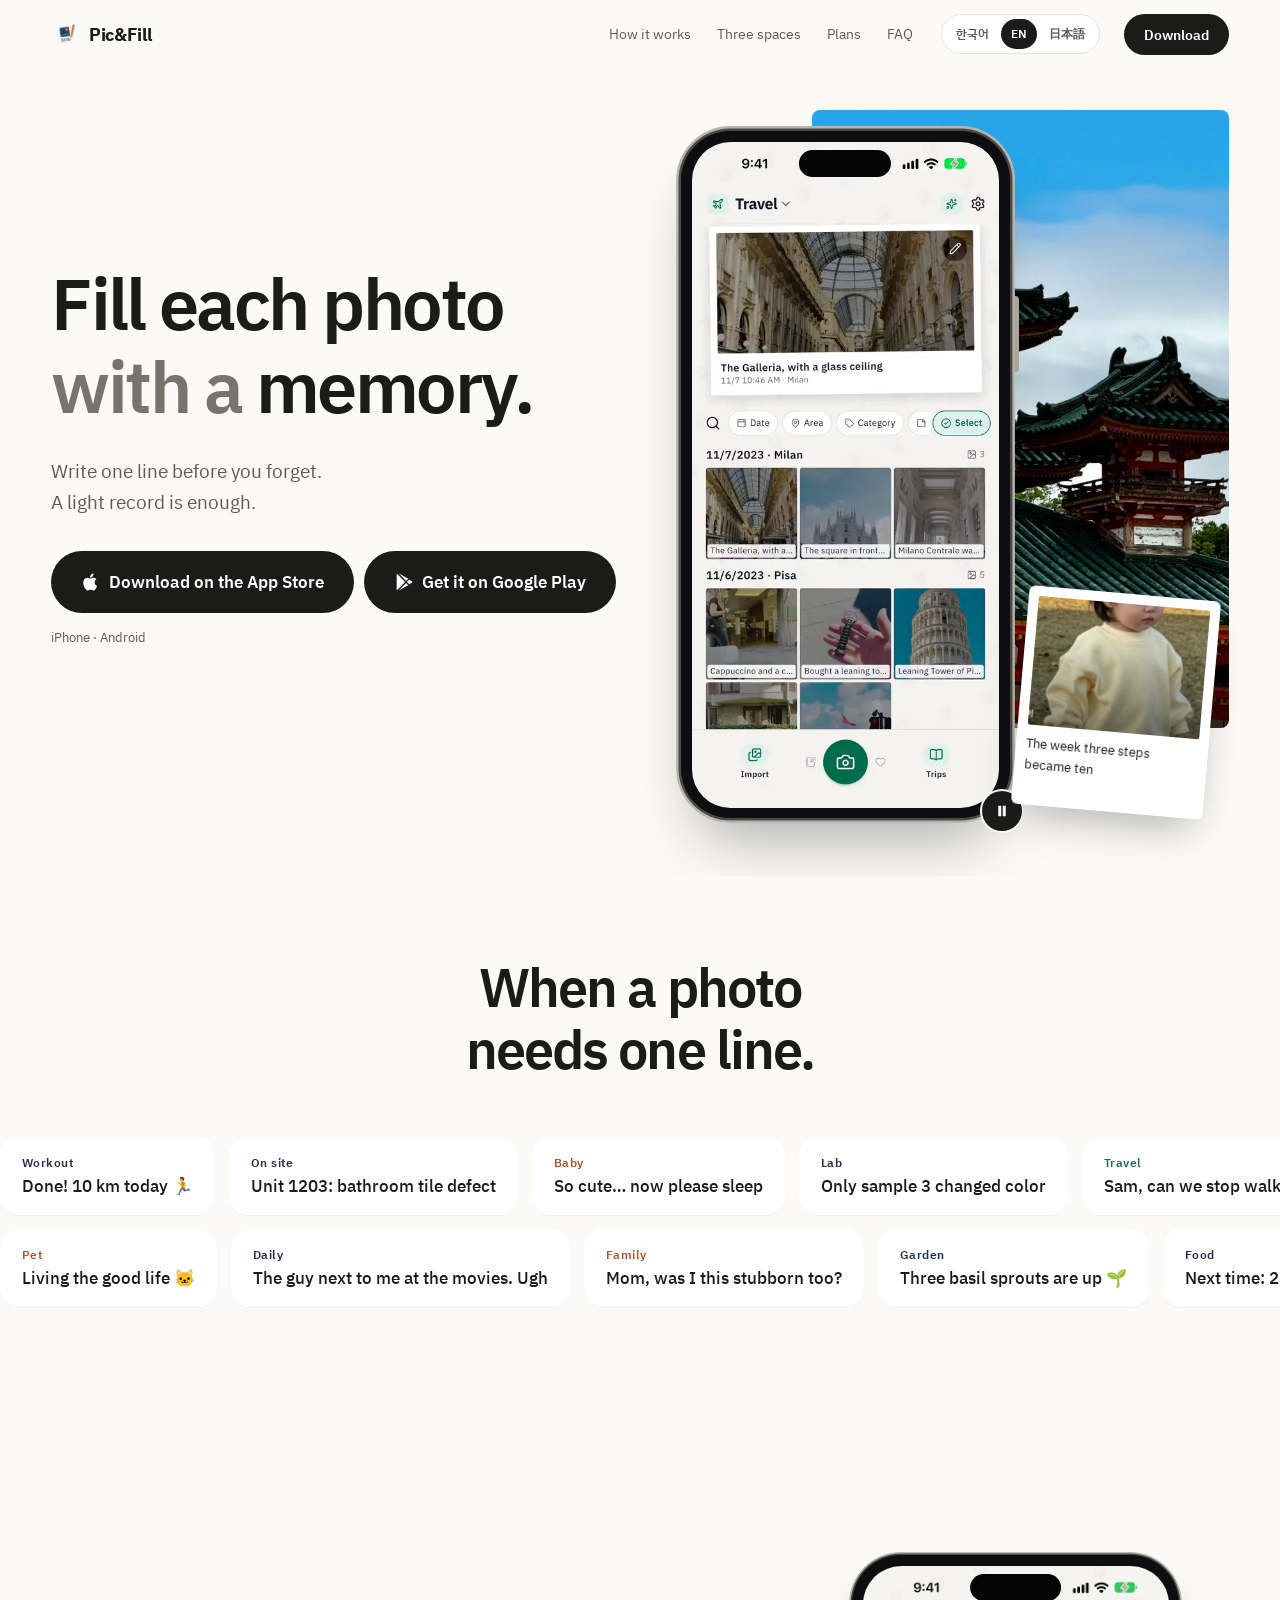
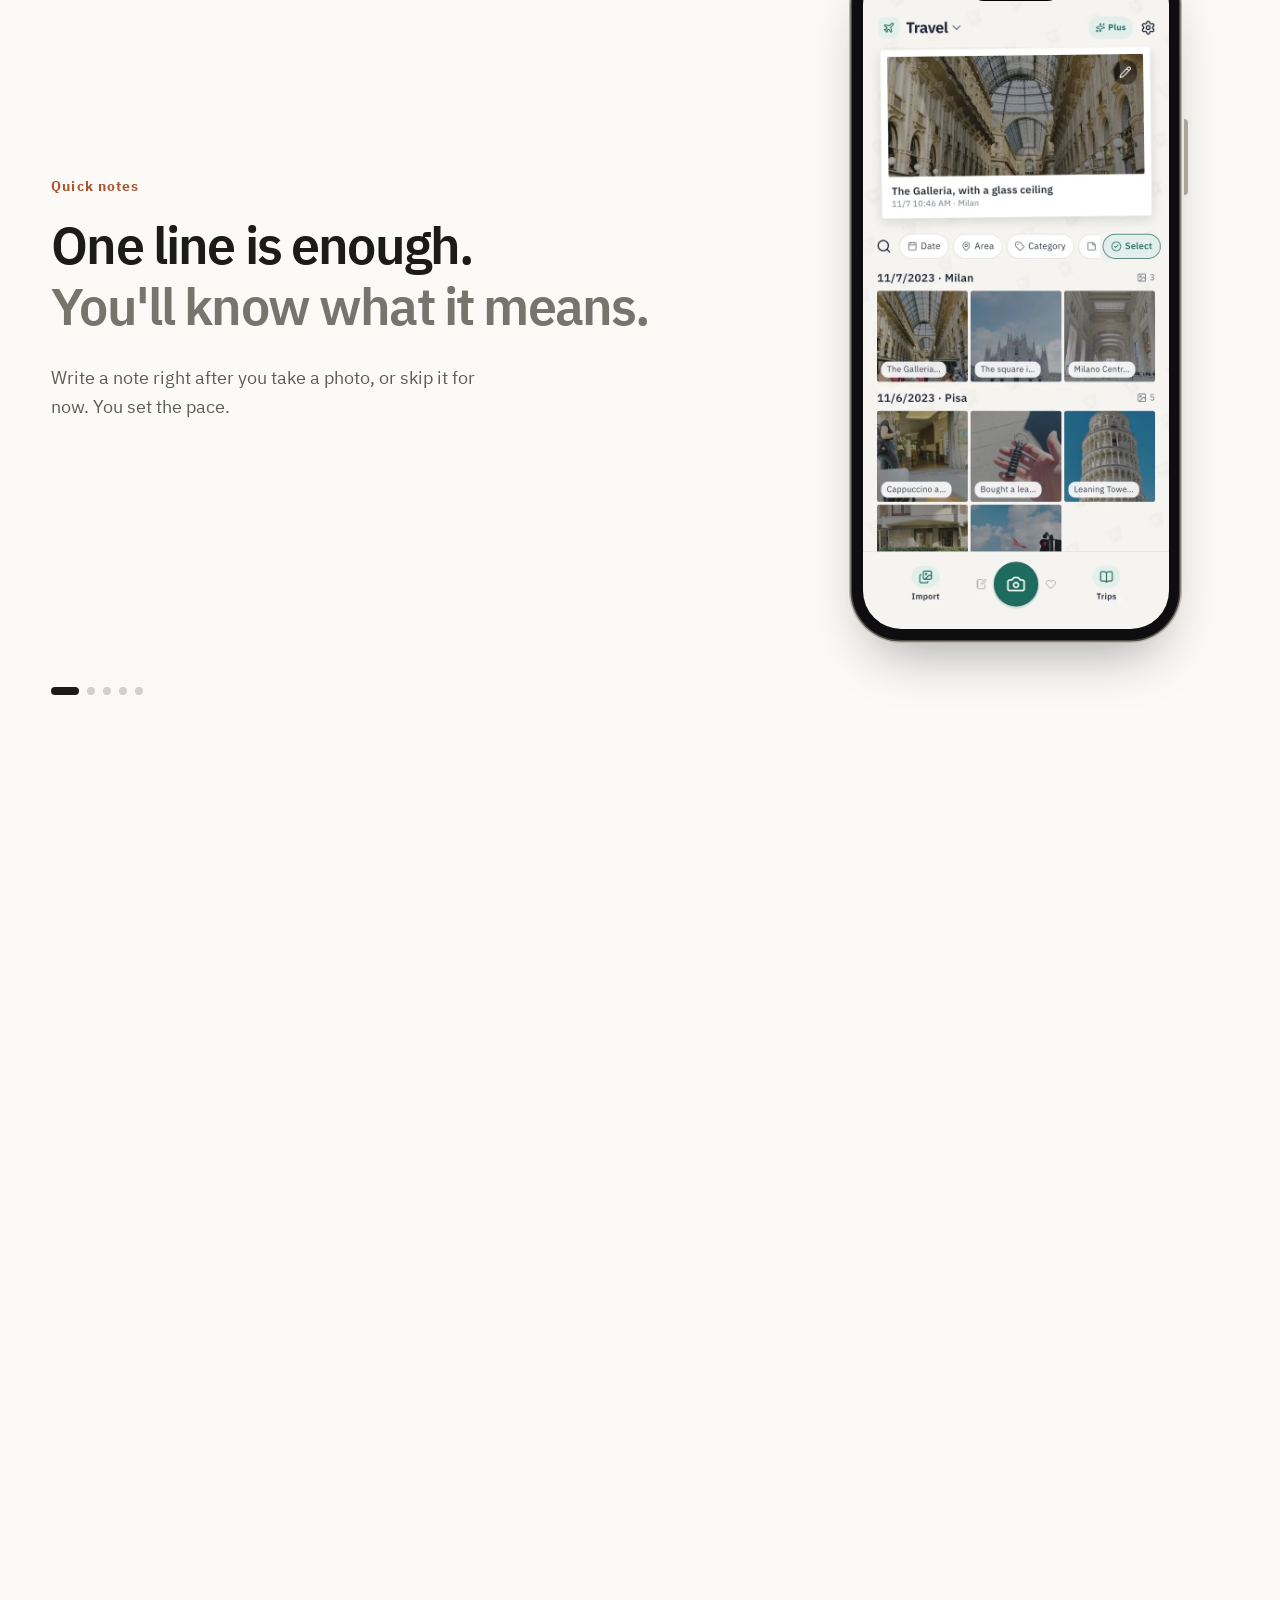
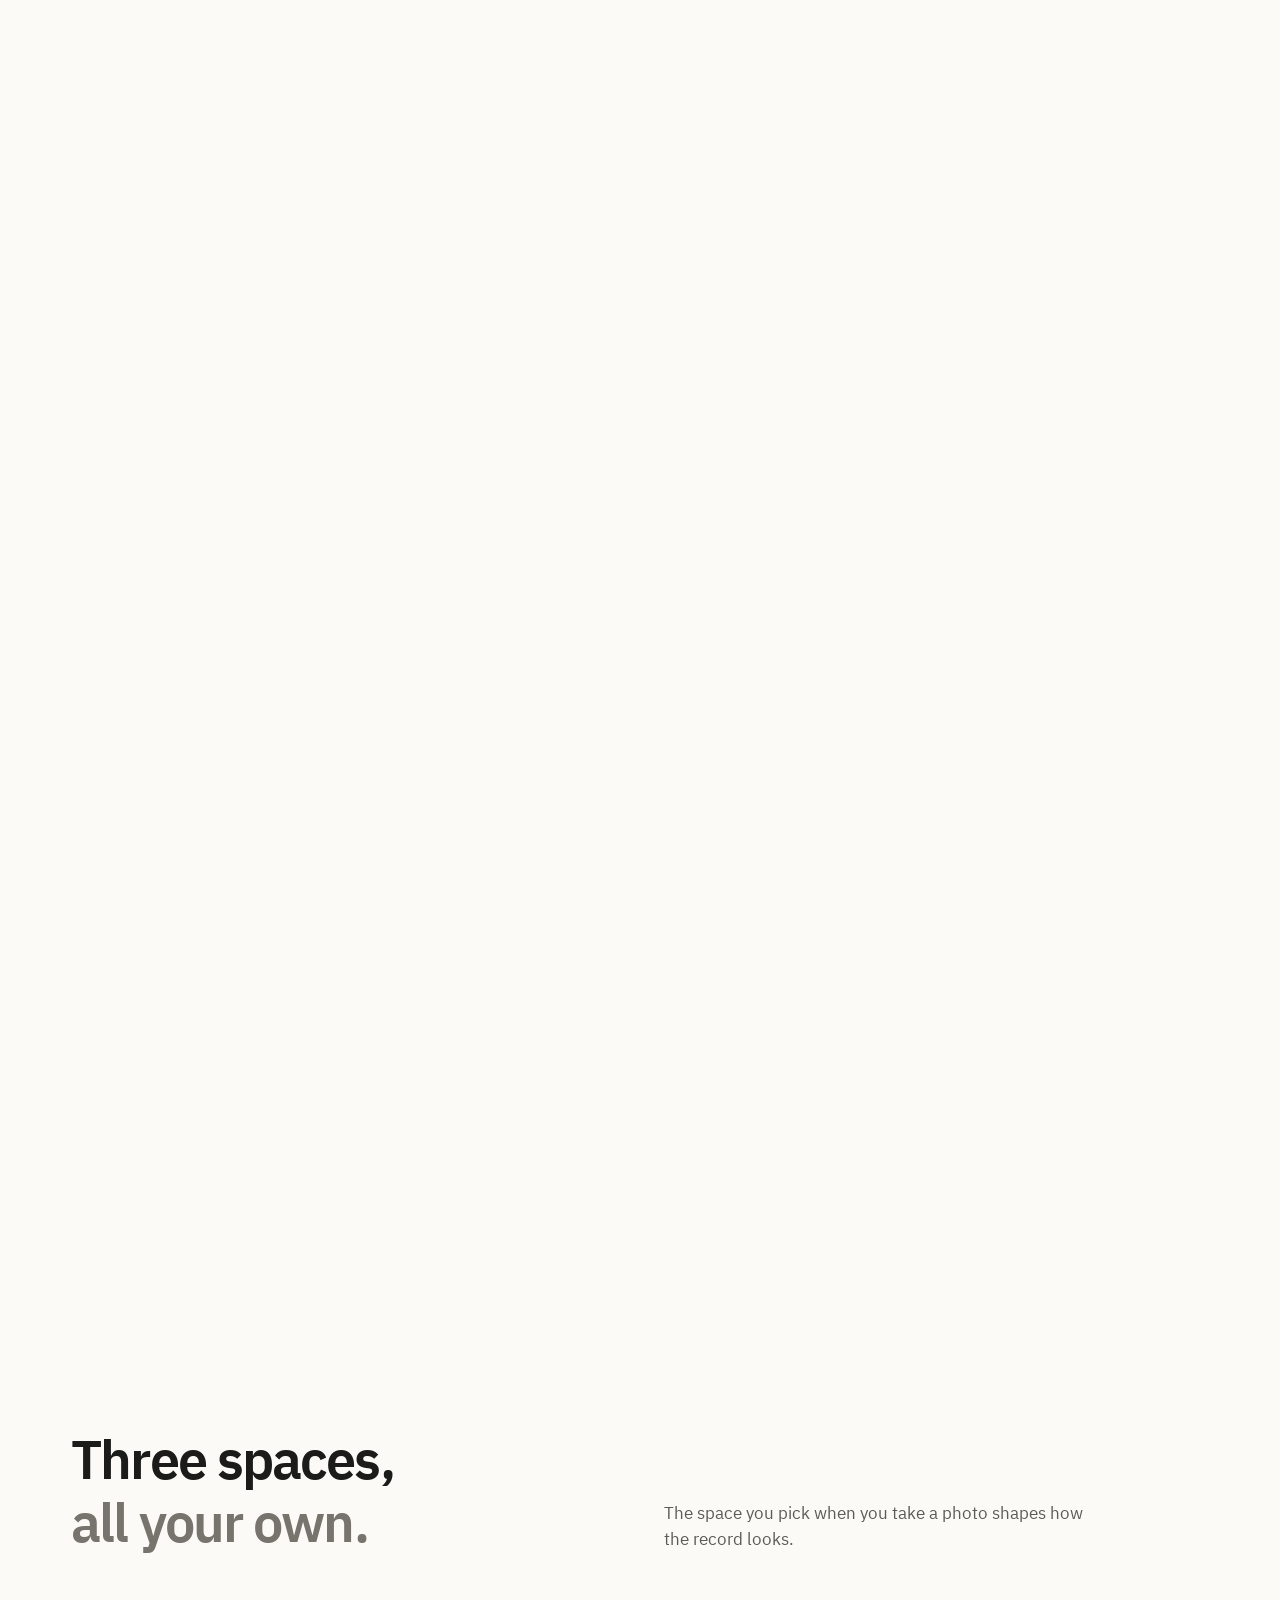
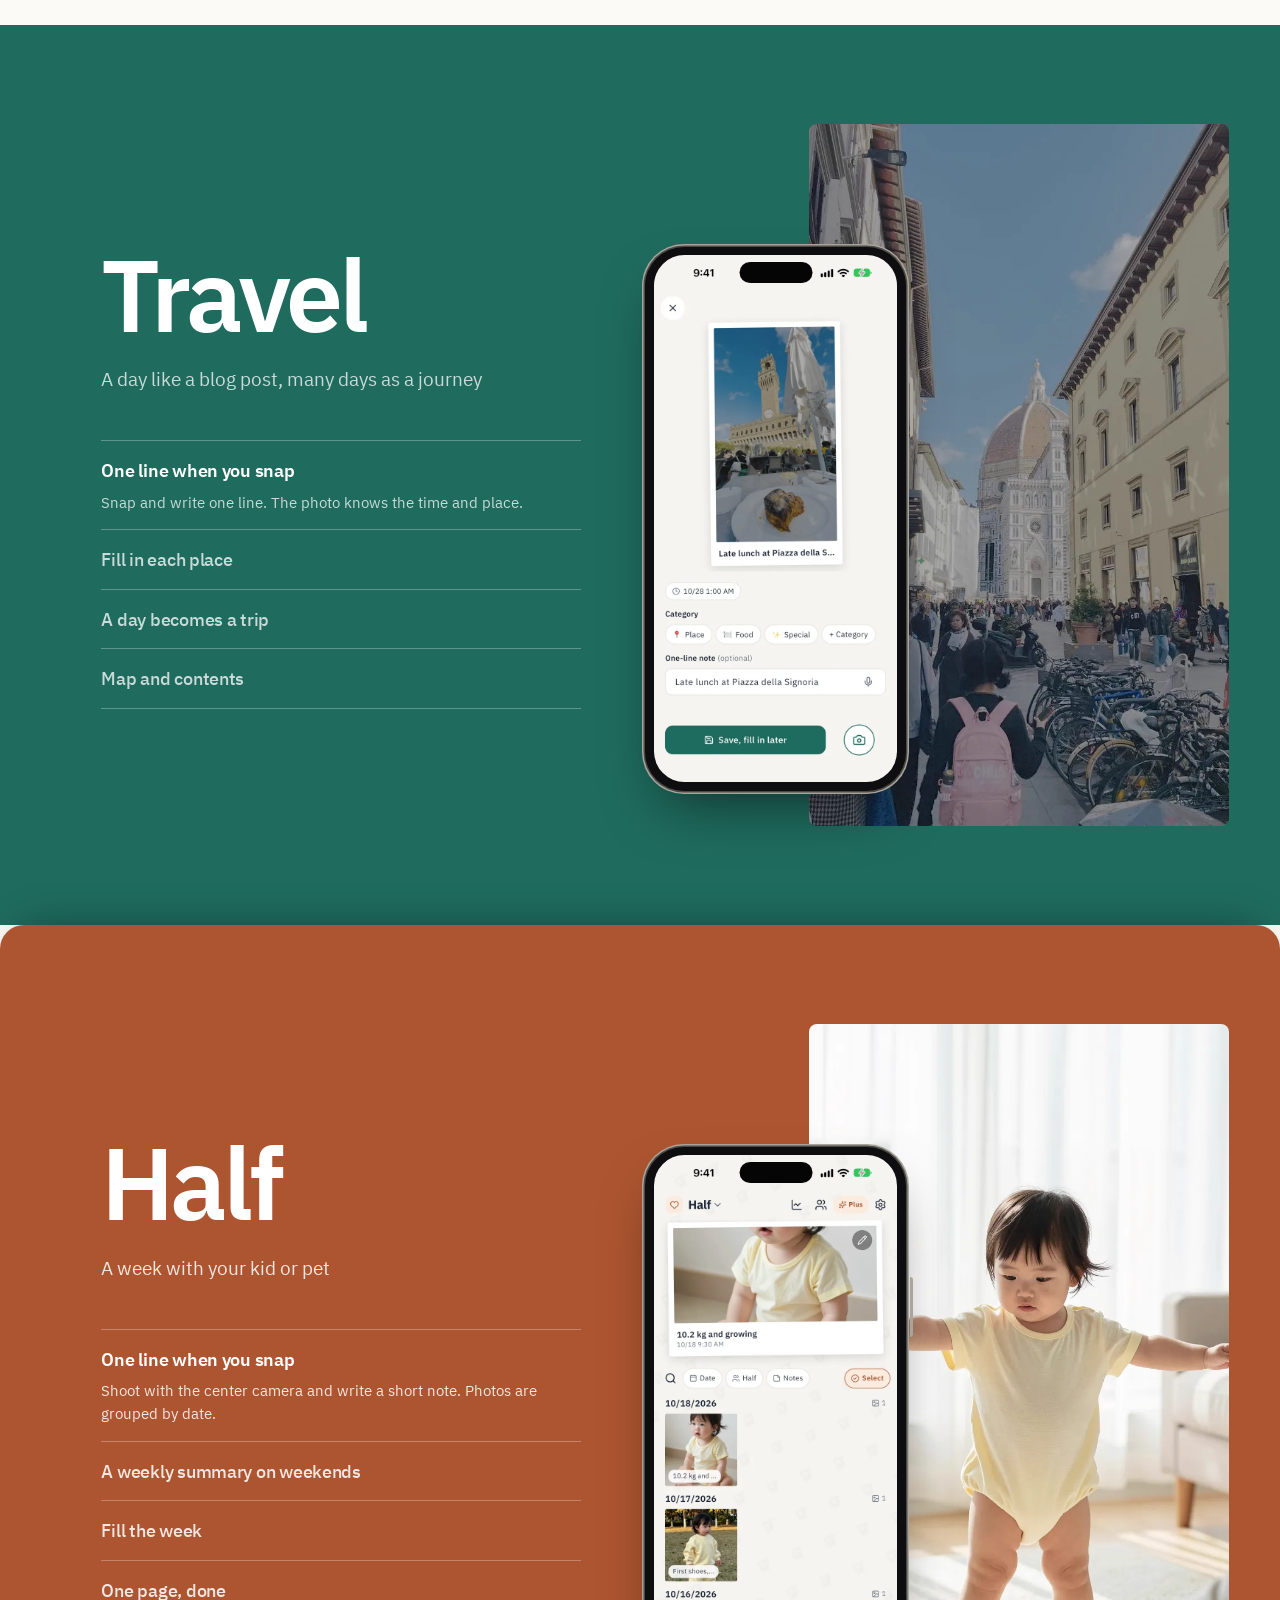
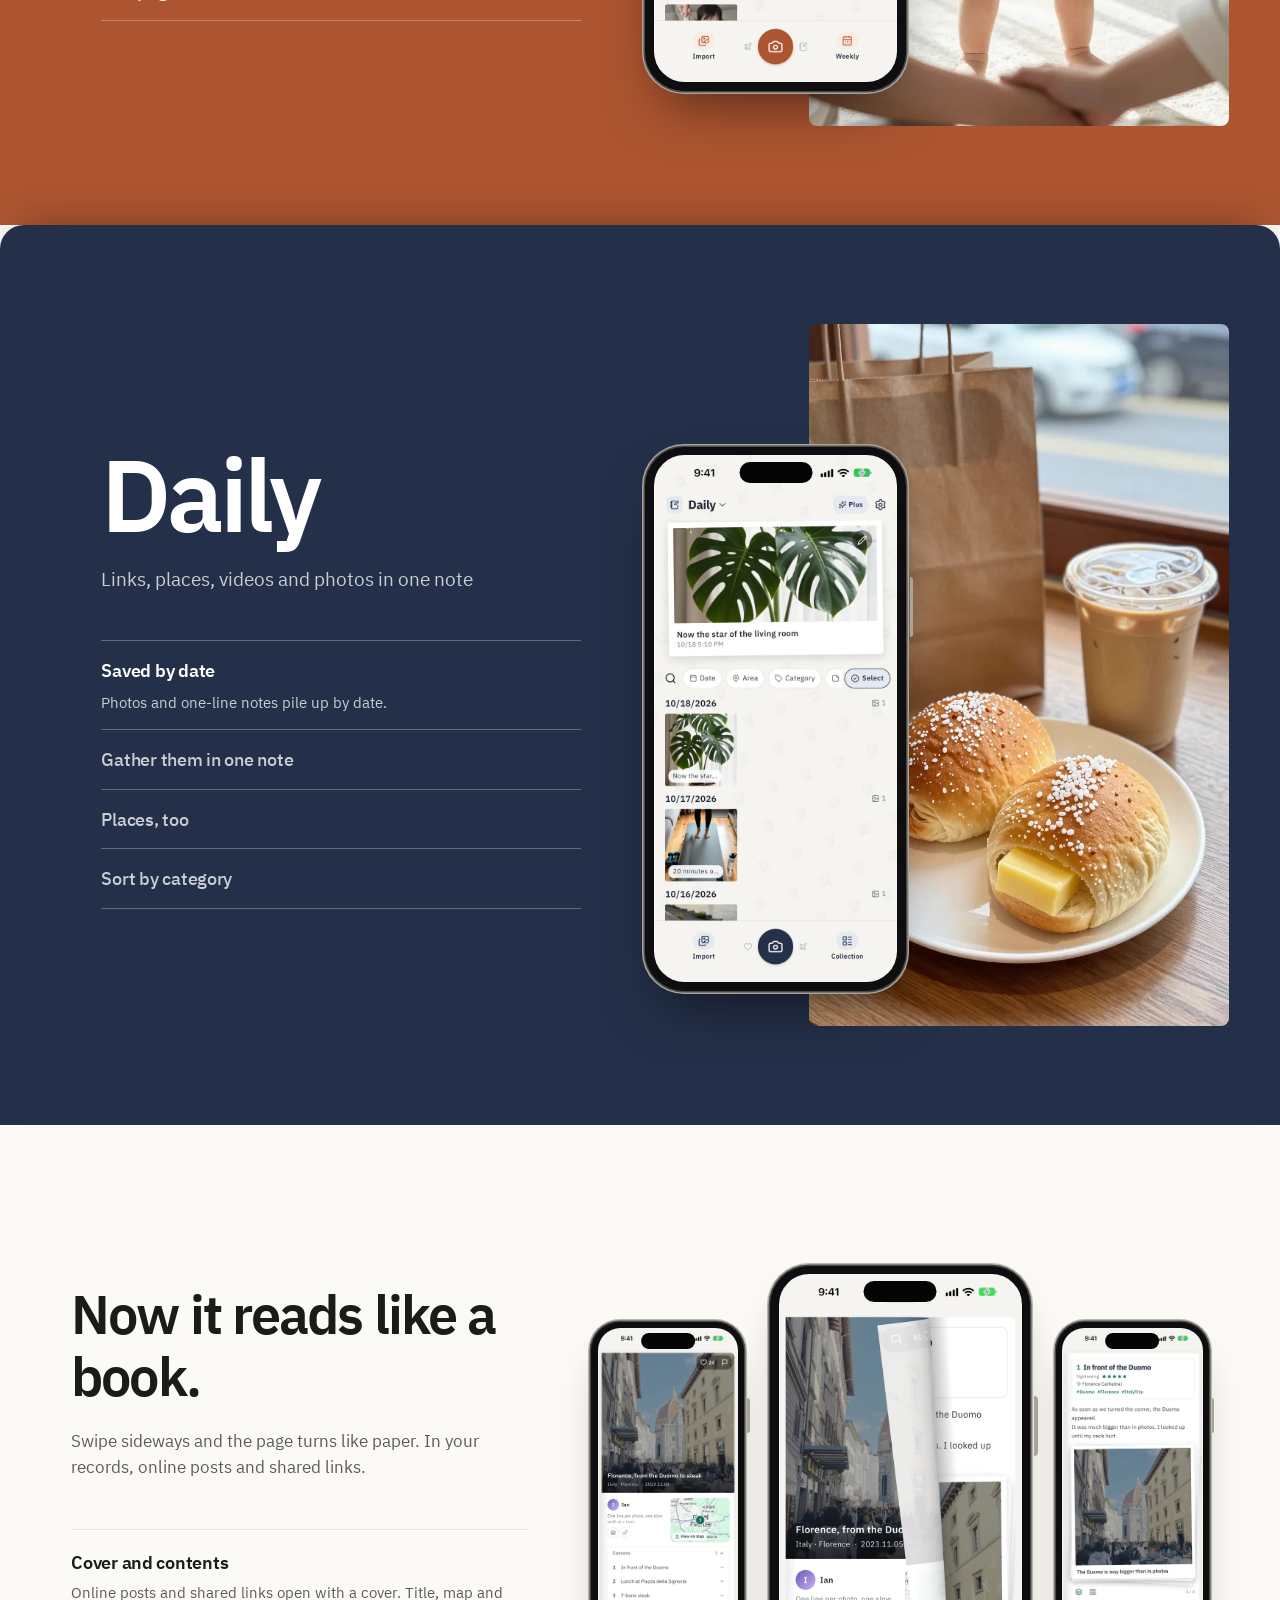
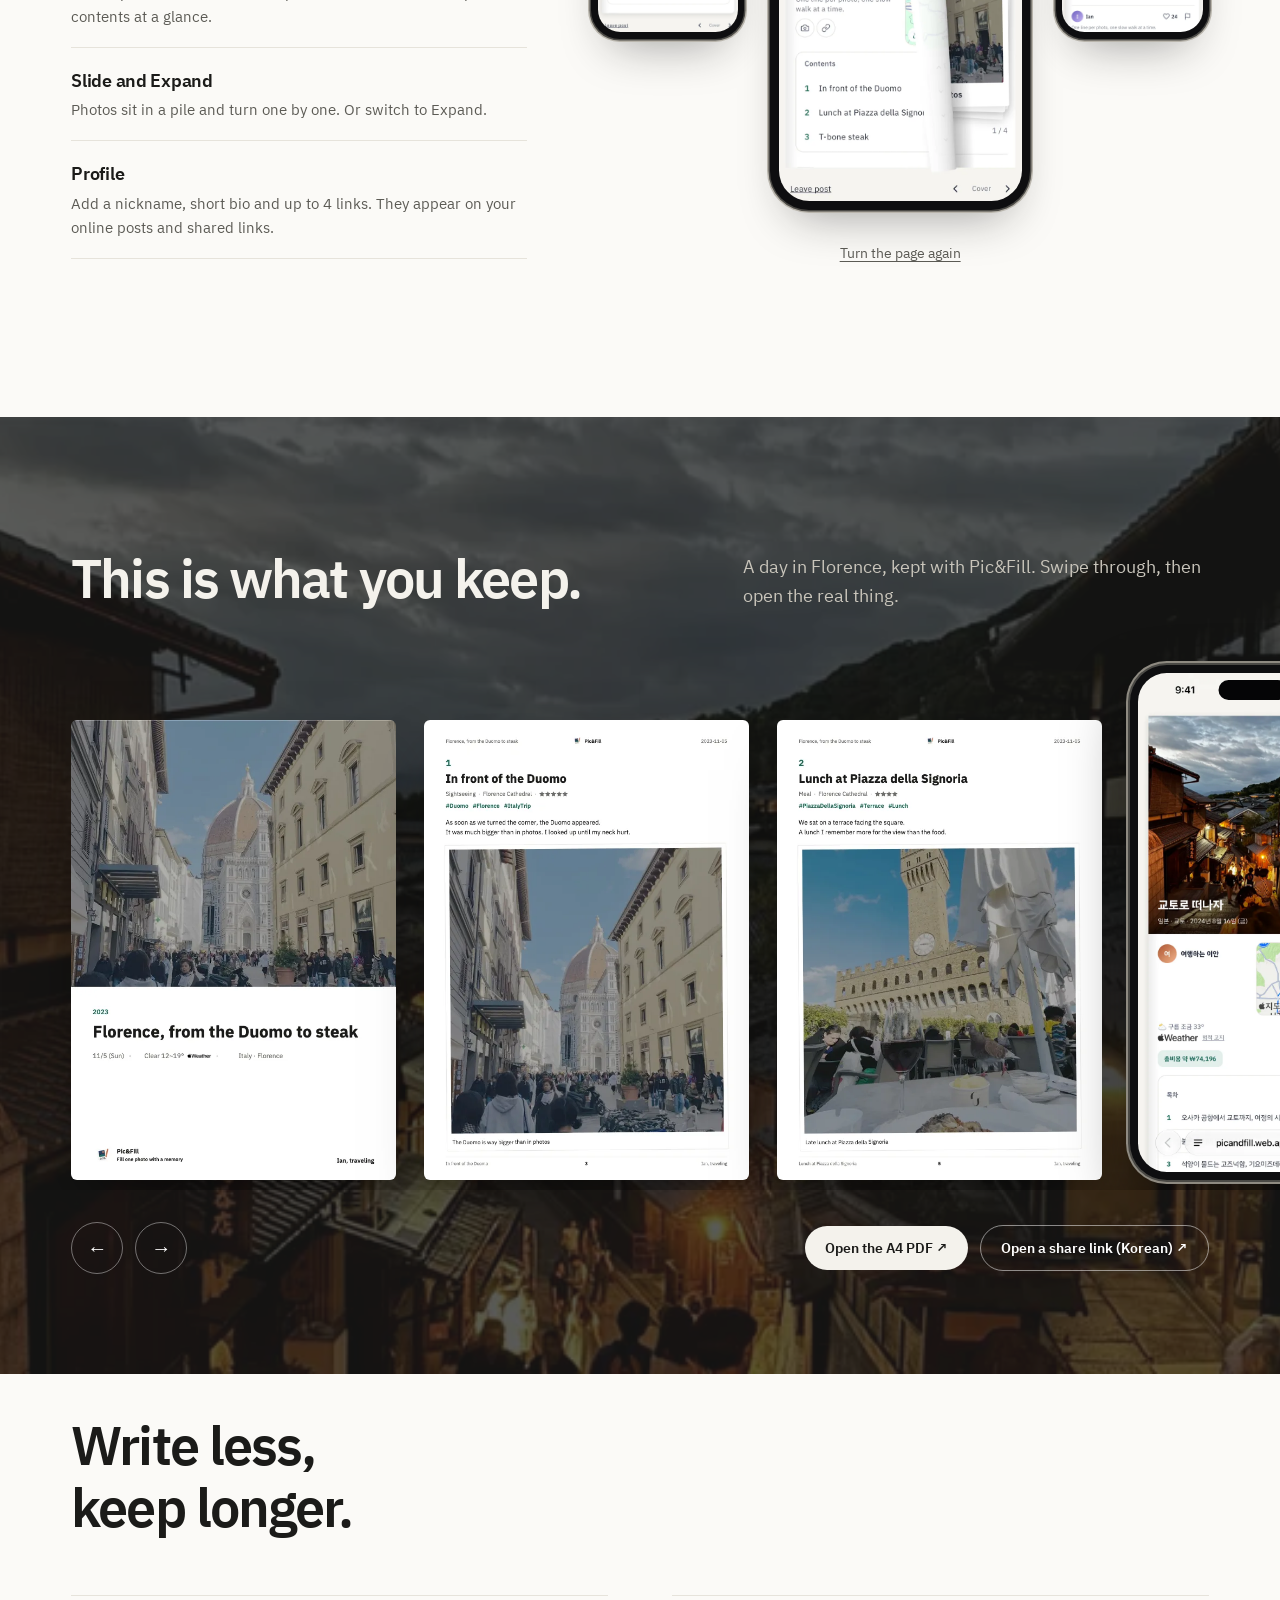
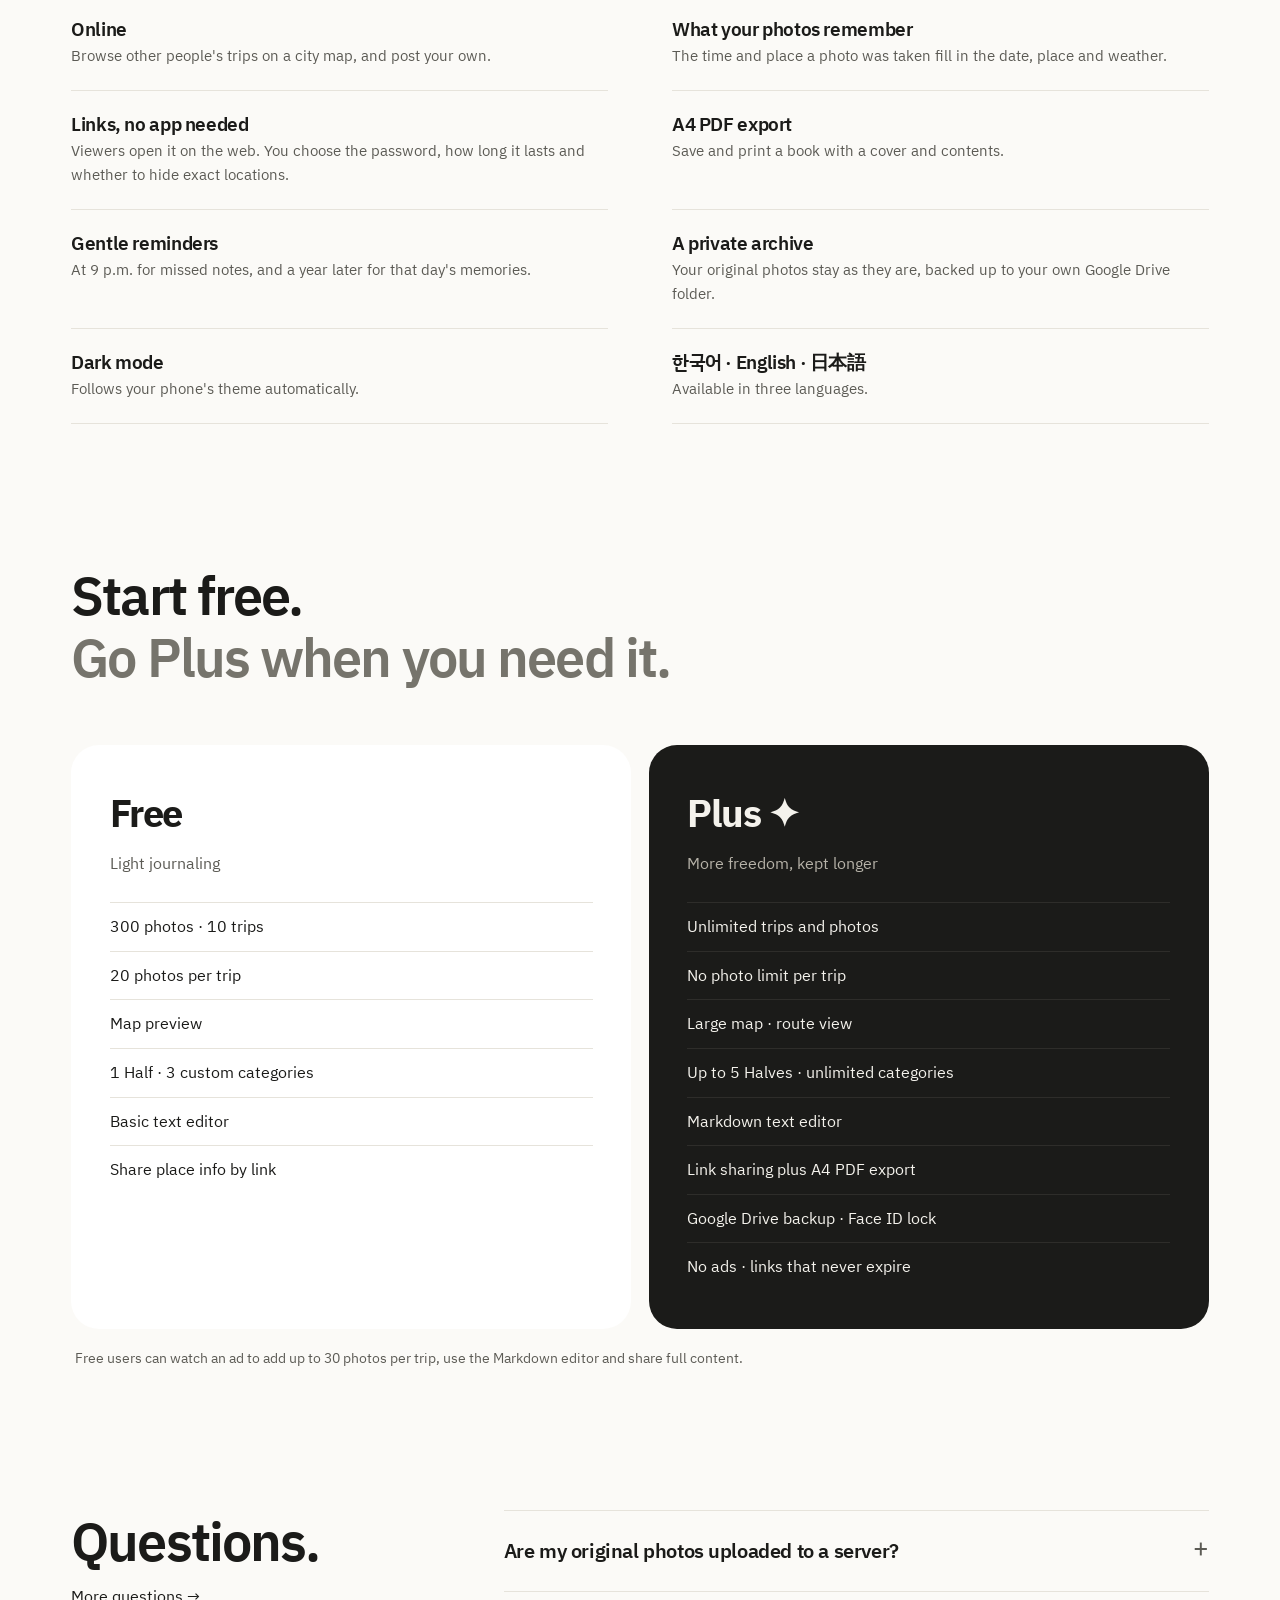
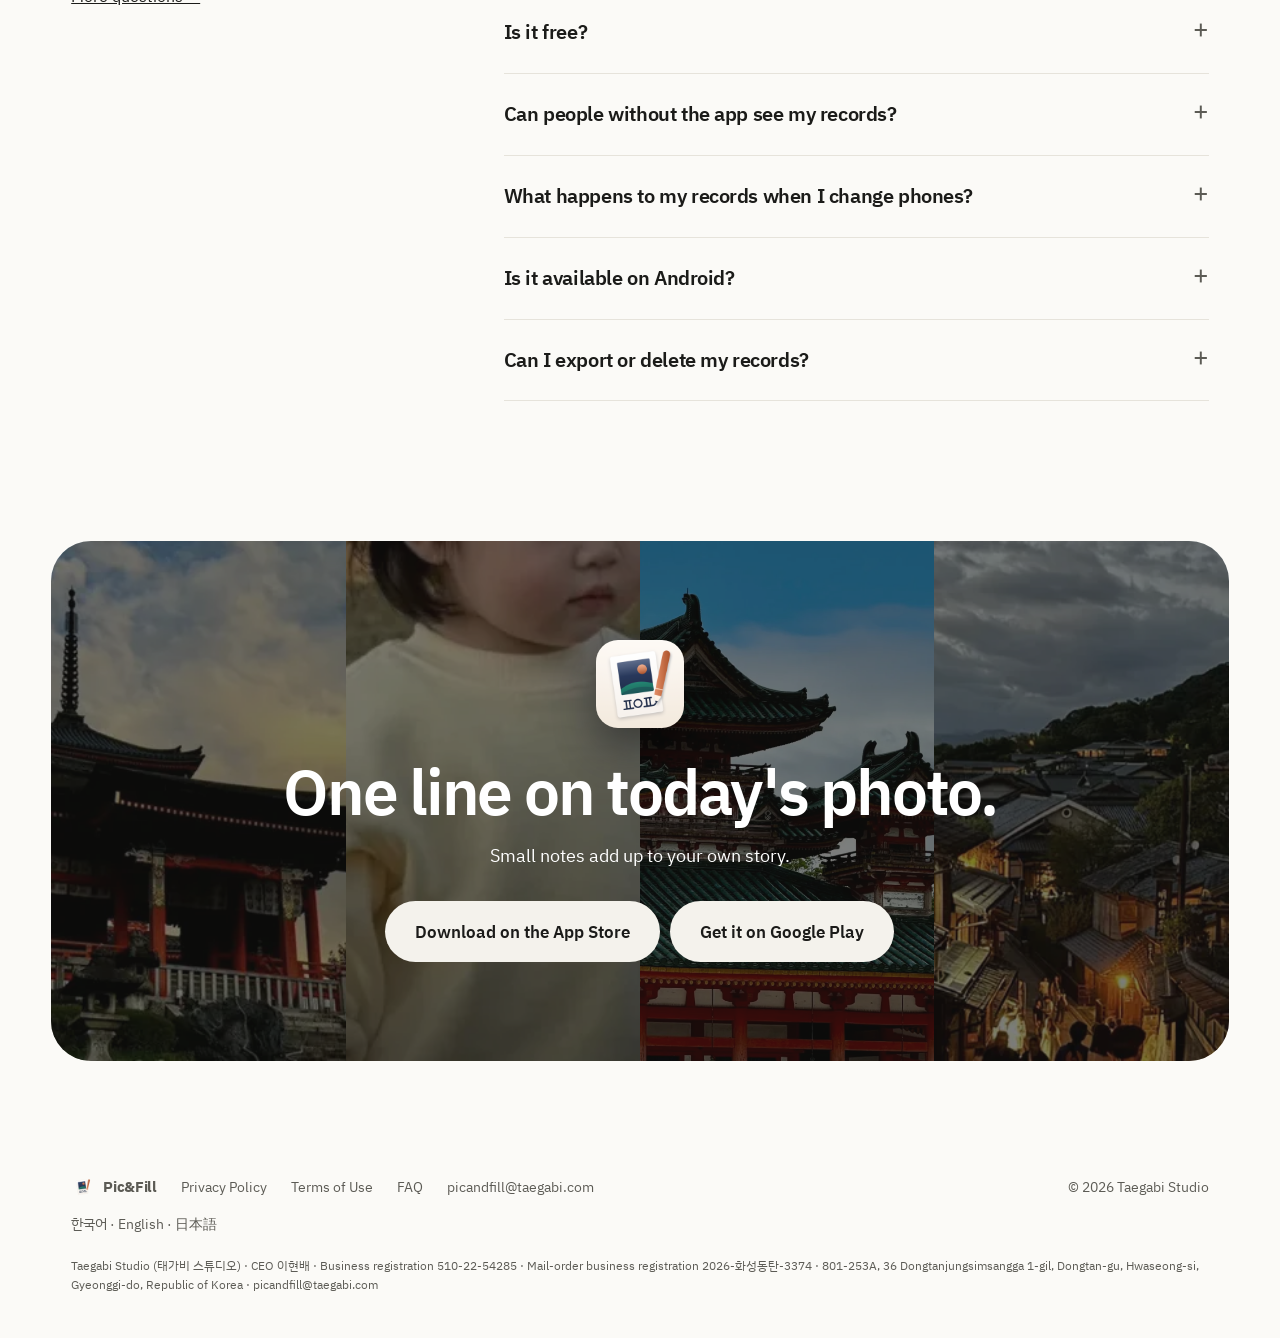
==== commit ba5dedf2: "오른쪽 위 버튼을 '다운로드'로: 누르면 App Store·Google Play를 고르는 창 Co-Authored-By: Claude Opus 5.5 <noreply@anthrop" ====
--- a/en/index.html
+++ b/en/index.html
@@ -70,14 +70,23 @@
       <a href="#faq">FAQ</a>
     </nav>
     <p class="lang-pill"><a href="../" lang="ko">한국어</a><a class="on" href="./" aria-current="page">EN</a><a href="../ja/" lang="ja">日本語</a></p>
-    <a class="btn" data-appstore data-track="appstore_header" href="#"><span class="label">App Store</span></a>
+    <button class="btn" type="button" data-download-open data-track="download_header" aria-haspopup="dialog"><span class="label">Download</span></button>
   </div>
 </header>
+<dialog class="store-dialog" data-download aria-labelledby="store-title">
+  <div class="store-in">
+    <h2 id="store-title">Choose a store</h2>
+    <button class="store-close" type="button" data-download-close aria-label="Close"><svg viewBox="0 0 24 24" aria-hidden="true"><path d="M6 6l12 12M18 6L6 18"/></svg></button>
+    <div class="store-btns">
+        <a class="btn big" data-appstore data-track="appstore_modal" href="#"><svg viewBox="0 0 24 24" aria-hidden="true"><path d="M16.4 12.6c0-2.5 2-3.7 2.1-3.8-1.2-1.7-3-1.9-3.6-2-1.5-.2-3 .9-3.8.9-.8 0-2-.9-3.3-.9-1.7 0-3.3 1-4.2 2.6-1.8 3.1-.5 7.7 1.3 10.2.9 1.2 1.9 2.6 3.2 2.6 1.3-.1 1.8-.8 3.3-.8 1.6 0 2 .8 3.4.8 1.4 0 2.3-1.3 3.1-2.5 1-1.4 1.4-2.8 1.4-2.9 0 0-2.8-1.1-2.9-4.2zM13.9 5.1c.7-.9 1.2-2 1-3.2-1 0-2.3.7-3 1.6-.7.8-1.2 2-1.1 3.1 1.2.1 2.3-.6 3.1-1.5z"/></svg><span class="label">Download on the App Store</span></a>
+        <a class="btn big" data-track="play_modal" href="https://play.google.com/store/apps/details?id=com.taegabi.picandfill"><svg viewBox="0 0 24 24" aria-hidden="true"><path d="M3.6 2.2c-.3.3-.4.7-.4 1.2v17.2c0 .5.1.9.4 1.2l9.7-9.8-9.7-9.8zm10.8 10.9 2.7 2.7-11.3 6.5 8.6-9.2zm3.9-3.8 3 1.7c.9.5.9 1.4 0 1.9l-3 1.7-3-3 3-2.3zM5.8 1.7l11.3 6.5-2.7 2.7-8.6-9.2z"/></svg><span class="label">Get it on Google Play</span></a>
+    </div>
+  </div>
+</dialog>
 
 <main>
   <section class="hero">
     <div>
-      <p class="kicker reveal">PIC&amp;FILL</p>
       <h1 class="reveal d1">Fill each photo<br><span class="soft">with a</span> memory.</h1>
       <p class="lead reveal d2">Write one line before you forget.<br>A light record is enough.</p>
       <div class="reveal d3">
@@ -94,10 +103,10 @@
         <p class="note">iPhone · Android</p>
       </div>
     </div>
-    <div class="hero-stage" data-parallax>
+    <div class="hero-stage">
       <figure class="big reveal"><img src="../assets/photo/temple.webp" alt="The green roofs of Heian Shrine in Kyoto" width="1040" height="1000" fetchpriority="high">
         <figcaption><b>Travel · Kyoto</b>Heian Shrine, under a blue sky<small>Aug 17, 9:02 AM · Sakyo, Kyoto</small></figcaption></figure>
-      <div class="iphone tilt reveal d1" style="--ry:-14deg;--rx:5deg;--rz:2deg"><div class="screen"><video data-hero autoplay muted loop playsinline preload="auto" poster="../assets/hero/app_en.webp" src="../assets/hero/app_en.mp4" width="480" height="1042" aria-label="Swiping the shutter button sideways to switch between Trips, Your Half and Everyday, swiping up to change the category, turning a trip story like paper, and reading a Half weekly summary and an everyday note"></video></div>
+      <div class="iphone reveal d1"><div class="screen"><video data-hero autoplay muted loop playsinline preload="auto" poster="../assets/hero/app_en.webp" src="../assets/hero/app_en.mp4" width="480" height="1042" aria-label="Swiping the shutter button sideways to switch between Trips, Your Half and Everyday, swiping up to change the category, turning a trip story like paper, and reading a Half weekly summary and an everyday note"></video></div>
         <button class="hero-toggle" type="button" data-hero-toggle data-pause="Pause video" data-play="Play video" aria-label="Pause video"><svg viewBox="0 0 24 24" aria-hidden="true"><path d="M7 5h4v14H7zM13 5h4v14h-4z"/></svg></button></div>
       <figure class="polaroid reveal d2"><img src="../assets/photo/baby.webp" alt="A toddler standing on the grass" width="400" height="300"><figcaption>The week three steps became ten</figcaption></figure>
     </div>
@@ -140,14 +149,14 @@
   <section class="story" id="story" aria-label="How Pic&amp;Fill works">
     <div class="story-stage">
       <div class="story-text">
-        <div class="story-step on" style="--accent:var(--peach-ink)"><span class="num">01 · Quick notes</span><h2 class="display">One line is enough.<br><span class="soft">You'll know what it means.</span></h2><p>Write a note right after you take a photo, or skip it for now. You set the pace.</p></div>
-        <div class="story-step" style="--accent:var(--travel)"><span class="num">02 · Photos into records</span><h2 class="display">Why you took the photo<br><span class="soft">isn't in the photo.</span></h2><p>Gather photos into your own trip. Trips can grow into a journey.</p></div>
-        <div class="story-step" style="--accent:var(--peach-ink)"><span class="num">03 · Your Half</span><h2 class="display">The days worth seeing again<br><span class="soft">aren't only the big ones.</span></h2><p>Moments with your kid or pet, and how you felt, on one page a week. Writing every day is hard for us too.</p></div>
-        <div class="story-step" style="--accent:var(--navy)"><span class="num">04 · Everyday life</span><h2 class="display">When you need a note,<br><span class="soft">it's right here.</span></h2><p>Nothing fancy. Write when a photo needs a note. All the useful tools are still there.</p></div>
-        <div class="story-step" style="--accent:var(--gold)"><span class="num">05 · Keep it</span><h2 class="display">An offline book.<br><span class="soft">Some things belong on paper.</span></h2><p>Save the records you made with care as an A4 PDF. Or share them by link.</p></div>
+        <div class="story-step on" style="--accent:var(--peach-ink)"><span class="num">Quick notes</span><h2 class="display">One line is enough.<br><span class="soft">You'll know what it means.</span></h2><p>Write a note right after you take a photo, or skip it for now. You set the pace.</p></div>
+        <div class="story-step" style="--accent:var(--travel)"><span class="num">Photos into records</span><h2 class="display">Why you took the photo<br><span class="soft">isn't in the photo.</span></h2><p>Gather photos into your own trip. Trips can grow into a journey.</p></div>
+        <div class="story-step" style="--accent:var(--peach-ink)"><span class="num">Your Half</span><h2 class="display">The days worth seeing again<br><span class="soft">aren't only the big ones.</span></h2><p>Moments with your kid or pet, and how you felt, on one page a week. Writing every day is hard for us too.</p></div>
+        <div class="story-step" style="--accent:var(--navy)"><span class="num">Everyday life</span><h2 class="display">When you need a note,<br><span class="soft">it's right here.</span></h2><p>Nothing fancy. Write when a photo needs a note. All the useful tools are still there.</p></div>
+        <div class="story-step" style="--accent:var(--gold)"><span class="num">Keep it</span><h2 class="display">An offline book.<br><span class="soft">Some things belong on paper.</span></h2><p>Save the records you made with care as an A4 PDF. Or share them by link.</p></div>
       </div>
       <div class="story-phone">
-        <div class="iphone tilt" data-story-phone style="--ry:-14deg;--rx:5deg;--rz:2deg">
+        <div class="iphone">
           <div class="screen">
             <img class="on" src="../assets/en/screens/home.webp" alt="Travel photos: every photo has a one-line note" width="660" height="1434">
             <img src="../assets/en/screens/03.webp" alt="" width="660" height="1430" loading="lazy">
@@ -161,58 +170,95 @@
     </div>
   </section>
 
-  <section class="spaces" id="spaces">
-    <div class="wrap">
-      <div class="head-row">
-        <h2 class="display reveal">Three spaces,<br><span class="soft">all your own.</span></h2>
-        <p class="reveal d1">Tap a space to see how it works in four steps.</p>
-      </div>
-      <div class="space-tabs reveal" role="tablist" aria-label="Three spaces">
-        <button class="space-tab tab-travel" role="tab" id="tab-travel" aria-controls="panel-travel" aria-selected="true" data-track="space_travel">
-          <img src="../assets/photo/pagoda.webp" alt="" width="72" height="72"><span><small>TRAVEL</small><b>Travel</b><em>A day like a blog post, many days as a journey</em></span></button>
-        <button class="space-tab tab-half" role="tab" id="tab-half" aria-controls="panel-half" aria-selected="false" tabindex="-1" data-track="space_half">
-          <img src="../assets/photo/baby.webp" alt="" width="72" height="72"><span><small>HALF</small><b>Half</b><em>A week with your kid or pet</em></span></button>
-        <button class="space-tab tab-daily" role="tab" id="tab-daily" aria-controls="panel-daily" aria-selected="false" tabindex="-1" data-track="space_daily">
-          <img src="../assets/photo/coffee.webp" alt="" width="72" height="72"><span><small>DAILY</small><b>Daily</b><em>Links, places, videos and photos in one note</em></span></button>
-      </div>
-      <div class="space-panel panel-travel" role="tabpanel" id="panel-travel" aria-labelledby="tab-travel">
-        <h3>How Travel works.</h3><p>A day in Florence.</p>
-        <ol class="steps">
-          <li><div class="iphone"><div class="screen"><img src="../assets/en/travel/01.webp" alt="Writing a one-line note on a Florence photo" width="660" height="1434" loading="lazy"></div></div>
-            <span class="step-no">01</span><h4>One line when you snap</h4><p>Snap and write one line. The photo knows the time and place.</p></li>
-          <li><div class="iphone"><div class="screen"><img src="../assets/en/travel/02.webp" alt="Editing a place: title, place, purpose, rating, hashtags, story" width="660" height="1434" loading="lazy"></div></div>
-            <span class="step-no">02</span><h4>Fill in each place</h4><p>Title, purpose, rating, hashtags and story. Places are suggested from photo locations.</p></li>
-          <li><div class="iphone"><div class="screen"><img src="../assets/en/travel/03.webp" alt="A Florence trip: weather, spending and three places" width="660" height="1434" loading="lazy"></div></div>
-            <span class="step-no">03</span><h4>A day becomes a trip</h4><p>Your places line up in time order, with weather and spending.</p></li>
-          <li><div class="iphone"><div class="screen"><img src="../assets/en/travel/04.webp" alt="A saved Florence trip: map with numbered pins, contents, share and PDF buttons" width="660" height="1434" loading="lazy"></div></div>
-            <span class="step-no">04</span><h4>Map and contents</h4><p>Look back with a map and contents, and share by link or PDF.</p></li>
+    <section class="spaces" id="spaces">
+    <div class="wrap spaces-head">
+      <h2 class="display reveal">Three spaces,<br><span class="soft">all your own.</span></h2>
+      <p class="reveal d1">The space you pick when you take a photo shapes how the record looks.</p>
+    </div>
+    <article class="chapter ch-travel" aria-labelledby="ch-travel">
+      <div class="ch-copy">
+        <h3 id="ch-travel">Travel</h3>
+        <p class="ch-line">A day like a blog post, many days as a journey</p>
+        <ol class="ch-steps" aria-label="How it works">
+          <li><button type="button" aria-current="true" data-track="space_travel_1"><b>One line when you snap</b><span>Snap and write one line. The photo knows the time and place.</span></button></li>
+          <li><button type="button" data-track="space_travel_2"><b>Fill in each place</b><span>Title, purpose, rating, hashtags and story. Places are suggested from photo locations.</span></button></li>
+          <li><button type="button" data-track="space_travel_3"><b>A day becomes a trip</b><span>Your places line up in time order, with weather and spending.</span></button></li>
+          <li><button type="button" data-track="space_travel_4"><b>Map and contents</b><span>Look back with a map and contents, and share by link or PDF.</span></button></li>
         </ol>
       </div>
-      <div class="space-panel panel-half" role="tabpanel" id="panel-half" aria-labelledby="tab-half" hidden>
-        <h3>How Half works.</h3><p>A week of Hayul, who just learned to walk.</p>
-        <ol class="steps">
-          <li><div class="iphone"><div class="screen"><img src="../assets/en/half/01.webp" alt="Half home: photos and one-line notes grouped by date" width="660" height="1434" loading="lazy"></div></div>
-            <span class="step-no">01</span><h4>One line when you snap</h4><p>Shoot with the center camera and write a short note. Photos are grouped by date.</p></li>
-          <li><div class="iphone"><div class="screen"><img src="../assets/en/half/02.webp" alt="Writing a weekly summary: seven empty day slots" width="660" height="1434" loading="lazy"></div></div>
-            <span class="step-no">02</span><h4>A weekly summary on weekends</h4><p>Tap 'Weekly' at the bottom to open seven day slots. Drag photos into them.</p></li>
-          <li><div class="iphone"><div class="screen"><img src="../assets/en/half/03.webp" alt="A weekly summary with photos and notes for each day" width="660" height="1434" loading="lazy"></div></div>
-            <span class="step-no">03</span><h4>Fill the week</h4><p>'Fill by date' puts them all in at once. Star the special days.</p></li>
-          <li><div class="iphone"><div class="screen"><img src="../assets/en/half/04.webp" alt="A finished week: daily photos, weight and special notes" width="660" height="1434" loading="lazy"></div></div>
-            <span class="step-no">04</span><h4>One page, done</h4><p>Weight, health and special notes come together on one screen. Share by link or PDF.</p></li>
+      <div class="ch-visual">
+        <img class="ch-photo" src="../assets/photo/ch-travel.webp" alt="Florence Cathedral at the end of an alley" loading="lazy">
+        <div class="iphone"><div class="screen">
+            <img class="on" src="../assets/en/travel/01.webp" alt="Writing a one-line note on a Florence photo" width="660" height="1434" loading="lazy">
+            <img src="../assets/en/travel/02.webp" alt="Editing a place: title, place, purpose, rating, hashtags, story" width="660" height="1434" loading="lazy">
+            <img src="../assets/en/travel/03.webp" alt="A Florence trip: weather, spending and three places" width="660" height="1434" loading="lazy">
+            <img src="../assets/en/travel/04.webp" alt="A saved Florence trip: map with numbered pins, contents, share and PDF buttons" width="660" height="1434" loading="lazy">
+        </div></div>
+      </div>
+    </article>
+    <article class="chapter ch-half" aria-labelledby="ch-half">
+      <div class="ch-copy">
+        <h3 id="ch-half">Half</h3>
+        <p class="ch-line">A week with your kid or pet</p>
+        <ol class="ch-steps" aria-label="How it works">
+          <li><button type="button" aria-current="true" data-track="space_half_1"><b>One line when you snap</b><span>Shoot with the center camera and write a short note. Photos are grouped by date.</span></button></li>
+          <li><button type="button" data-track="space_half_2"><b>A weekly summary on weekends</b><span>Tap 'Weekly' at the bottom to open seven day slots. Drag photos into them.</span></button></li>
+          <li><button type="button" data-track="space_half_3"><b>Fill the week</b><span>'Fill by date' puts them all in at once. Star the special days.</span></button></li>
+          <li><button type="button" data-track="space_half_4"><b>One page, done</b><span>Weight, health and special notes come together on one screen. Share by link or PDF.</span></button></li>
         </ol>
       </div>
-      <div class="space-panel panel-daily" role="tabpanel" id="panel-daily" aria-labelledby="tab-daily" hidden>
-        <h3>How Daily works.</h3><p>A monstera you have been growing.</p>
-        <ol class="steps">
-          <li><div class="iphone"><div class="screen"><img src="../assets/en/daily/01.webp" alt="Daily home: photos grouped by date" width="660" height="1434" loading="lazy"></div></div>
-            <span class="step-no">01</span><h4>Saved by date</h4><p>Photos and one-line notes pile up by date.</p></li>
-          <li><div class="iphone"><div class="screen"><img src="../assets/en/daily/02.webp" alt="A daily note: monstera growth diary with four photos" width="660" height="1434" loading="lazy"></div></div>
-            <span class="step-no">02</span><h4>Gather them in one note</h4><p>Pick a few photos and write a little. That's a daily note.</p></li>
-          <li><div class="iphone"><div class="screen"><img src="../assets/en/daily/03.webp" alt="A daily note with bakery photos and places" width="660" height="1434" loading="lazy"></div></div>
-            <span class="step-no">03</span><h4>Places, too</h4><p>Add a shop or spot to a note and open it on a map.</p></li>
-          <li><div class="iphone"><div class="screen"><img src="../assets/en/daily/04.webp" alt="Notes sorted by category" width="660" height="1434" loading="lazy"></div></div>
-            <span class="step-no">04</span><h4>Sort by category</h4><p>Gather notes by your own categories, like Gardening or Workout.</p></li>
+      <div class="ch-visual">
+        <img class="ch-photo" src="../assets/photo/ch-half.webp" alt="A toddler learning to walk in the living room" loading="lazy">
+        <div class="iphone"><div class="screen">
+            <img class="on" src="../assets/en/half/01.webp" alt="Half home: photos and one-line notes grouped by date" width="660" height="1434" loading="lazy">
+            <img src="../assets/en/half/02.webp" alt="Writing a weekly summary: seven empty day slots" width="660" height="1434" loading="lazy">
+            <img src="../assets/en/half/03.webp" alt="A weekly summary with photos and notes for each day" width="660" height="1434" loading="lazy">
+            <img src="../assets/en/half/04.webp" alt="A finished week: daily photos, weight and special notes" width="660" height="1434" loading="lazy">
+        </div></div>
+      </div>
+    </article>
+    <article class="chapter ch-daily" aria-labelledby="ch-daily">
+      <div class="ch-copy">
+        <h3 id="ch-daily">Daily</h3>
+        <p class="ch-line">Links, places, videos and photos in one note</p>
+        <ol class="ch-steps" aria-label="How it works">
+          <li><button type="button" aria-current="true" data-track="space_daily_1"><b>Saved by date</b><span>Photos and one-line notes pile up by date.</span></button></li>
+          <li><button type="button" data-track="space_daily_2"><b>Gather them in one note</b><span>Pick a few photos and write a little. That's a daily note.</span></button></li>
+          <li><button type="button" data-track="space_daily_3"><b>Places, too</b><span>Add a shop or spot to a note and open it on a map.</span></button></li>
+          <li><button type="button" data-track="space_daily_4"><b>Sort by category</b><span>Gather notes by your own categories, like Gardening or Workout.</span></button></li>
         </ol>
+      </div>
+      <div class="ch-visual">
+        <img class="ch-photo" src="../assets/photo/ch-daily.webp" alt="Two buns and an iced latte" loading="lazy">
+        <div class="iphone"><div class="screen">
+            <img class="on" src="../assets/en/daily/01.webp" alt="Daily home: photos grouped by date" width="660" height="1434" loading="lazy">
+            <img src="../assets/en/daily/02.webp" alt="A daily note: monstera growth diary with four photos" width="660" height="1434" loading="lazy">
+            <img src="../assets/en/daily/03.webp" alt="A daily note with bakery photos and places" width="660" height="1434" loading="lazy">
+            <img src="../assets/en/daily/04.webp" alt="Notes sorted by category" width="660" height="1434" loading="lazy">
+        </div></div>
+      </div>
+    </article>
+  </section>
+
+  <!-- 1.0.4: 책처럼 읽기. 영상은 시연 데이터로 찍은 실제 앱 화면 -->
+  <section class="book" id="book">
+    <div class="wrap book-in">
+      <div class="book-copy">
+        <h2 class="display reveal">Now it reads like a book.</h2>
+        <p class="book-lead reveal d1">Swipe sideways and the page turns like paper. In your records, online posts and shared links.</p>
+        <ul class="book-list reveal d2">
+        <li><h3>Cover and contents</h3><p>Online posts and shared links open with a cover. Title, map and contents at a glance.</p></li>
+        <li><h3>Slide and Expand</h3><p>Photos sit in a pile and turn one by one. Or switch to Expand.</p></li>
+        <li><h3>Profile</h3><p>Add a nickname, short bio and up to 4 links. They appear on your online posts and shared links.</p></li>
+        </ul>
+      </div>
+      <div class="book-phones reveal">
+        <div class="iphone side"><div class="screen"><img src="../assets/en/book/cover.webp" alt="Online post cover: title, profile, map and contents" width="660" height="1434" loading="lazy"></div></div>
+        <div class="book-main">
+          <div class="iphone"><div class="screen"><video data-curl muted playsinline preload="metadata" poster="../assets/en/book/curl.webp" src="../assets/en/book/curl.mp4" aria-label="A trip cover is swiped sideways, curling like paper to reveal the next page"></video></div></div>
+          <button type="button" class="replay" data-replay data-track="book_replay">Turn the page again</button>
+        </div>
+        <div class="iphone side"><div class="screen"><img src="../assets/en/book/page.webp" alt="One fill page: photo slides with the profile at the bottom" width="660" height="1434" loading="lazy"></div></div>
       </div>
     </div>
   </section>
@@ -220,7 +266,6 @@
   <section class="kyoto" id="samples">
     <img class="kyoto-bg" src="../assets/photo/night.webp" alt="" width="600" height="400" loading="lazy">
     <div class="wrap">
-      <span class="kicker">EXAMPLE · FLORENCE</span>
       <div class="head-row">
         <h2 class="display reveal">This is what you keep.</h2>
         <p class="reveal d1">A day in Florence, kept with Pic&amp;Fill. Swipe through, then open the real thing.</p>
@@ -229,8 +274,8 @@
     <div class="reel" tabindex="0" aria-label="Florence trip PDF pages and a share link">
       <img class="page" src="../assets/en/sample/pdf1.webp" alt="PDF cover" width="600" height="849" loading="lazy">
       <img class="page" src="../assets/en/sample/pdf3.webp" alt="PDF page: a place with photos and text" width="600" height="849" loading="lazy">
-      <div class="iphone"><div class="screen"><img src="../assets/sample/link.webp" alt="The Kyoto trip opened from a share link" width="660" height="1430" loading="lazy"></div></div>
       <img class="page" src="../assets/en/sample/pdf5.webp" alt="PDF page: another place" width="600" height="849" loading="lazy">
+      <div class="iphone"><div class="screen"><img src="../assets/sample/link.webp" alt="The Kyoto trip opened from a share link" width="660" height="1434" loading="lazy"></div></div>
     </div>
     <div class="wrap reel-bar">
       <button class="arrow" data-reel="-1" aria-label="Previous">←</button><button class="arrow" data-reel="1" aria-label="Next">→</button>
@@ -243,21 +288,22 @@
   <section class="features" id="features">
     <div class="wrap">
       <h2 class="display reveal" style="margin-bottom:56px">Write less,<br>keep longer.</h2>
-      <div class="feat-grid">
-        <div class="feat wide reveal"><div><span class="ic">⌖</span><h3>What your photos remember</h3><p>The time and place a photo was taken fill in the date, place and weather.</p></div><img src="../assets/photo/pagoda.webp" alt="" width="590" height="400" loading="lazy"></div>
-        <div class="feat reveal d1"><span class="ic" style="background:var(--peach-ink)">↗</span><h3>Links, no app needed</h3><p>Viewers open it on the web. You choose the password, how long it lasts and whether to hide exact locations.</p></div>
-        <div class="feat reveal d2"><span class="ic" style="background:var(--navy)">A4</span><h3>A4 PDF export</h3><p>Save and print a book with a cover and contents.</p></div>
-        <div class="feat reveal"><span class="ic" style="background:var(--gold)">9</span><h3>Gentle reminders</h3><p>At 9 p.m. for missed notes, and a year later for that day's memories.</p></div>
-        <div class="feat reveal d1"><span class="ic" style="background:var(--travel)">▣</span><h3>A private archive</h3><p>Your original photos stay as they are, backed up to your own Google Drive folder.</p></div>
-        <div class="feat reveal d2"><span class="ic" style="background:var(--ink)">◐</span><h3>Dark mode</h3><p>Follows your phone's theme automatically.</p></div>
-        <div class="feat reveal d3"><span class="ic" style="background:var(--peach)">あ</span><h3>한국어 · English · 日本語</h3><p>Available in three languages.</p></div>
+      <div class="feature-list reveal">
+        <div class="feature-row"><h3>Online</h3><p>Browse other people's trips on a city map, and post your own.</p></div>
+        <div class="feature-row"><h3>What your photos remember</h3><p>The time and place a photo was taken fill in the date, place and weather.</p></div>
+        <div class="feature-row"><h3>Links, no app needed</h3><p>Viewers open it on the web. You choose the password, how long it lasts and whether to hide exact locations.</p></div>
+        <div class="feature-row"><h3>A4 PDF export</h3><p>Save and print a book with a cover and contents.</p></div>
+        <div class="feature-row"><h3>Gentle reminders</h3><p>At 9 p.m. for missed notes, and a year later for that day's memories.</p></div>
+        <div class="feature-row"><h3>A private archive</h3><p>Your original photos stay as they are, backed up to your own Google Drive folder.</p></div>
+        <div class="feature-row"><h3>Dark mode</h3><p>Follows your phone's theme automatically.</p></div>
+        <div class="feature-row"><h3>한국어 · English · 日本語</h3><p>Available in three languages.</p></div>
       </div>
     </div>
   </section>
 
   <section class="plans" id="plans">
     <div class="wrap">
-      <h2 class="display reveal">Start free.<br><span style="color:#B6B2A8">Go Plus when you need it.</span></h2>
+      <h2 class="display reveal">Start free.<br><span class="soft">Go Plus when you need it.</span></h2>
       <div class="plan-grid">
         <div class="plan reveal">
           <h3>Free</h3>
--- a/assets/site.css
+++ b/assets/site.css
@@ -1,5 +1,5 @@
 :root {
-  --bg: #F4F2EC; --card: #FFFFFF; --ink: #141413; --sub: #5F5E58; --line: #E2DFD7;
+  --bg: #FBFAF7; --card: #FFFFFF; --ink: #1B1B19; --sub: #5C5B55; --soft: #76746C; --line: #E6E3DB;
   --travel: #1F6B5E; --peach: #E0855A; --peach-ink: #AD5530; --navy: #24304A; --gold: #B8862E;
   --font: "IBM Plex Sans KR", -apple-system, "Apple SD Gothic Neo", "Malgun Gothic", sans-serif;
   --gutter: clamp(16px, 4vw, 56px);
@@ -13,7 +13,7 @@
 
 /* ── 머리 ── */
 .top { position: fixed; inset: 0 0 auto; z-index: 20; transition: background .3s, backdrop-filter .3s; }
-.top.scrolled { background: rgba(244, 242, 236, .8); backdrop-filter: blur(16px); -webkit-backdrop-filter: blur(16px); }
+.top.scrolled { background: rgba(251, 250, 247, .86); backdrop-filter: blur(16px); -webkit-backdrop-filter: blur(16px); }
 .top .wrap { display: flex; align-items: center; gap: 24px; height: 68px; max-width: none; }
 .brand { display: flex; align-items: center; gap: 8px; font-weight: 700; font-size: 18px; text-decoration: none; letter-spacing: -0.02em; }
 .brand img { width: 30px; height: 30px; }
@@ -40,16 +40,10 @@
 .iphone .screen img { position: absolute; inset: 0; width: 100%; height: 100%; object-fit: cover; transition: opacity .6s ease, transform .8s cubic-bezier(.2,.8,.2,1); }
 .iphone::before { content: ''; position: absolute; z-index: 2; left: 50%; top: calc(var(--w) * .062); width: calc(var(--w) * .3); height: calc(var(--w) * .088); transform: translateX(-50%); border-radius: 999px; background: #050506; }
 .iphone::after { content: ''; position: absolute; right: calc(var(--w) * -.03); top: 24%; width: calc(var(--w) * .014); height: 11%; border-radius: 0 4px 4px 0; background: #A9A59C; }
-.tilt { transform: perspective(1800px) rotateY(var(--ry, -24deg)) rotateX(var(--rx, 8deg)) rotateZ(var(--rz, 3deg)); transform-style: preserve-3d; transition: transform .9s cubic-bezier(.2,.8,.2,1); }
 
 /* ── 첫 화면 ── */
 .hero { position: relative; min-height: 100svh; padding: 110px var(--gutter) 64px; display: grid; grid-template-columns: minmax(0, 1.05fr) minmax(0, .95fr); align-items: center; gap: 24px; overflow: hidden; }
-.hero::before { content: ''; position: absolute; width: 90vmax; height: 90vmax; right: -30vmax; top: -30vmax; border-radius: 50%; background: radial-gradient(circle, rgba(31,107,94,.16), transparent 60%); z-index: -1; }
-.hero::after { content: ''; position: absolute; width: 70vmax; height: 70vmax; left: -30vmax; bottom: -40vmax; border-radius: 50%; background: radial-gradient(circle, rgba(224,133,90,.18), transparent 60%); z-index: -1; }
 .kicker { font-size: 14px; font-weight: 700; letter-spacing: .08em; color: var(--peach-ink); margin: 0 0 18px; }
-h1, .display { font-weight: 700; letter-spacing: -0.055em; line-height: 1.12; margin: 0; }
-h1 { font-size: clamp(64px, 10.4vw, 176px); }
-h1 .soft { color: #B6B2A8; }
 .lead { font-size: clamp(17px, 1.5vw, 21px); color: var(--sub); margin: 28px 0 34px; max-width: 30em; }
 .hero .note { margin-top: 14px; font-size: 13px; color: var(--sub); }
 .hero-phones { position: relative; height: min(78svh, 760px); }
@@ -64,7 +58,7 @@
 }
 
 /* ── 스크롤 이야기: 고정된 아이폰 속 화면이 바뀜 ── */
-.story { position: relative; height: 520svh; }
+.story { position: relative; height: 340svh; }
 .story-stage { position: sticky; top: 0; height: 100svh; display: grid; grid-template-columns: minmax(0, 1fr) minmax(0, 1fr); align-items: center; gap: 40px; padding: 80px var(--gutter) 40px; max-width: 1340px; margin: 0 auto; }
 .story-text { position: relative; min-height: 50svh; }
 .story-step { position: absolute; inset: 0; display: flex; flex-direction: column; justify-content: center; opacity: 0; transform: translateY(40px); transition: opacity .6s ease, transform .7s cubic-bezier(.2,.8,.2,1); pointer-events: none; }
@@ -88,27 +82,6 @@
 }
 
 /* ── 세 공간 ── */
-.spaces { padding: 140px 0 120px; overflow: hidden; }
-.spaces .head { text-align: center; padding: 0 var(--gutter); }
-.spaces .head p { color: var(--sub); font-size: clamp(16px, 1.4vw, 20px); margin: 22px auto 0; max-width: 32em; }
-.fan { display: flex; justify-content: center; align-items: flex-start; gap: clamp(8px, 3vw, 48px); max-width: 1100px; margin: 70px auto 0; padding: 0 var(--gutter); }
-.fan figure { margin: 0; display: flex; flex-direction: column; align-items: center; gap: 26px; }
-.fan figcaption { text-align: center; }
-.fan figcaption b { display: block; font-size: clamp(22px, 2.4vw, 34px); letter-spacing: -0.03em; }
-.fan figcaption span { color: var(--sub); font-size: 15px; }
-.fan .iphone { --w: min(24vw, 280px); }
-.fan .f1, .fan .f3 { margin-top: 80px; }
-.fan .f1 .iphone { --ry: 26deg; --rx: 6deg; --rz: -6deg; }
-.fan .f2 { position: relative; z-index: 2; }
-.fan .f2 .iphone { --ry: 0deg; --rx: 0deg; --rz: 0deg; }
-.fan .f3 .iphone { --ry: -26deg; --rx: 6deg; --rz: 6deg; }
-.dot-travel { color: var(--travel); } .dot-half { color: var(--peach-ink); } .dot-daily { color: var(--navy); }
-@media (max-width: 760px) {
-  .fan { justify-content: flex-start; overflow-x: auto; scroll-snap-type: x mandatory; padding: 10px var(--gutter) 40px; margin-top: 40px; gap: 18px; }
-  .fan figure { flex: 0 0 72vw; scroll-snap-align: center; }
-  .fan .f1, .fan .f3 { margin-top: 0; }
-  .fan .iphone { --w: 60vw; --ry: 0deg !important; --rx: 0deg !important; --rz: 0deg !important; }
-}
 
 /* ── 이런 순간 ── */
 .moments { padding: 40px 0 120px; overflow: hidden; }
@@ -186,17 +159,13 @@
 @media (prefers-reduced-motion: reduce) {
   *, *::before, *::after { animation: none !important; transition: none !important; }
   .reveal { opacity: 1; transform: none; }
-  .tilt { transform: none; }
 }
 
 /* 기울인 아이폰에 나타나기 효과를 함께 (transform이 겹치지 않게) */
-.tilt.reveal { transform: translateY(48px) perspective(1800px) rotateY(var(--ry, -24deg)) rotateX(var(--rx, 8deg)) rotateZ(var(--rz, 3deg)); }
-.tilt.reveal.in { transform: perspective(1800px) rotateY(var(--ry, -24deg)) rotateX(var(--rx, 8deg)) rotateZ(var(--rz, 3deg)); }
 
 /* 문구 다듬기 (2026-10-19): 이야기 제목은 두 줄째를 연하게, 길어진 제목에 맞춰 크기 */
 .story .display { font-size: clamp(36px, 4.7vw, 82px); }
 .display .soft, h2 .soft { color: #B6B2A8; }
-h1 { font-size: clamp(56px, 8.4vw, 148px); }
 .plan-note { color: var(--sub); font-size: 14px; margin: 18px 4px 0; }
 @media (max-width: 900px) { .story .display { font-size: clamp(30px, 8.6vw, 52px); } }
 @media (min-width: 901px) {
@@ -245,23 +214,6 @@
 footer .biz { flex-basis: 100%; width: 100%; margin: 6px 0 0; font-size: 12px; color: var(--sub); }
 
 /* ── 반쪽 따라 하기: 화면 4장에 순서와 설명 ── */
-.steps-head { margin-top: 120px; padding-top: 48px; border-top: 1px solid var(--line); }
-.steps-head .num { font-size: 13px; font-weight: 700; letter-spacing: .1em; }
-.steps-head h3 { font-size: clamp(32px, 4vw, 60px); letter-spacing: -0.05em; line-height: 1.2; margin: 10px 0 0; }
-.steps-head p { color: var(--sub); font-size: clamp(16px, 1.4vw, 20px); margin: 14px 0 0; }
-.steps { list-style: none; padding: 0; margin: 56px 0 0; display: grid; grid-template-columns: repeat(4, minmax(0, 1fr)); gap: clamp(16px, 2.4vw, 36px); }
-.steps li { display: flex; flex-direction: column; }
-.steps .iphone { --w: min(17vw, 230px); align-self: center; margin: 0 0 34px; box-shadow: 0 0 0 1.5px #4A4945, 0 0 0 3px #B9B5AC, 0 24px 44px -18px rgba(20,20,19,.35); transition: transform .5s cubic-bezier(.2,.8,.2,1); }
-.steps li:hover .iphone { transform: translateY(-6px); }
-.step-no { font-size: 13px; font-weight: 700; letter-spacing: .1em; color: var(--peach-ink); padding-top: 14px; border-top: 2px solid var(--peach); align-self: flex-start; }
-.steps h4 { font-size: clamp(19px, 1.7vw, 24px); letter-spacing: -0.03em; margin: 8px 0 6px; }
-.steps p { color: var(--sub); font-size: 15px; margin: 0; }
-@media (max-width: 900px) { .steps { grid-template-columns: repeat(2, minmax(0, 1fr)); row-gap: 56px; } .steps .iphone { --w: min(32vw, 250px); } }
-@media (max-width: 560px) {
-  .steps { display: flex; overflow-x: auto; scroll-snap-type: x mandatory; margin: 40px calc(var(--gutter) * -1) 0; padding: 0 var(--gutter) 12px; scroll-padding: 0 var(--gutter); }
-  .steps li { flex: 0 0 68vw; scroll-snap-align: start; }
-  .steps .iphone { --w: 54vw; }
-}
 
 /* 영어·일본어 페이지: 언어 바꾸기, 일본어는 띄어쓰기가 없어 keep-all이면 줄이 안 바뀜 */
 footer .langs { flex-basis: 100%; margin: 0; }
@@ -281,19 +233,20 @@
 .hero-stage .big figcaption { position: absolute; right: 20px; top: 20px; background: rgba(255,255,255,.92); border-radius: 16px; padding: 12px 16px; font-size: 14px; line-height: 1.5; }
 .hero-stage .big b { display: block; font-size: 12px; color: var(--travel); }
 .hero-stage .big small { display: block; color: var(--sub); }
-.hero-stage .iphone { --w: min(19vw, 260px, 26svh); position: absolute; left: 4%; top: 18%; z-index: 2; }
+.hero-stage .iphone { --w: min(24vw, 320px, 37svh); position: absolute; left: 0; top: 3%; z-index: 2; }
+.hero-stage video { position: absolute; inset: 0; width: 100%; height: 100%; object-fit: cover; }
+.hero-toggle { position: absolute; z-index: 3; right: calc(var(--w) * -.04); bottom: calc(var(--w) * -.04); width: 40px; height: 40px; padding: 11px; border: 0; border-radius: 50%; background: var(--ink); color: #fff; cursor: pointer; box-shadow: 0 0 0 2px var(--bg); }
+@media (max-width: 1280px) { .hero-stage .big figcaption { display: none; } } /* 커진 폰에 가려짐 */
+.hero-toggle svg { display: block; width: 100%; height: 100%; fill: currentColor; }
+.hero-toggle:focus-visible { outline: 2px solid var(--ink); outline-offset: 3px; }
 .hero-stage .polaroid { position: absolute; right: 3%; bottom: 0; z-index: 3; width: min(15vw, 200px); margin: 0; background: #fff; padding: 10px 10px 30px; border-radius: 6px; box-shadow: 0 20px 40px -12px rgba(0,0,0,.3); font-size: 13px; rotate: 5deg; }
 .hero-stage .polaroid img { width: 100%; height: auto; aspect-ratio: 4 / 3; object-fit: cover; border-radius: 2px; }
-.hero-stage video { position: absolute; inset: 0; width: 100%; height: 100%; object-fit: cover; }
-.hero-toggle { position: absolute; z-index: 3; right: calc(var(--w) * -.04); bottom: calc(var(--w) * -.04); width: 40px; height: 40px; padding: 11px; border: 0; border-radius: 50%; background: var(--ink); color: #fff; cursor: pointer; box-shadow: 0 0 0 2px var(--bg); }
-.hero-toggle svg { display: block; width: 100%; height: 100%; fill: currentColor; }
-.hero-toggle:focus-visible { outline: 2px solid var(--ink); outline-offset: 3px; }
 .hero-stage .polaroid figcaption { margin-top: 8px; }
 @media (max-width: 900px) {
-  .hero-stage { height: 112vw; max-height: 560px; margin-top: 24px; }
+  .hero-stage { height: 124vw; max-height: 620px; margin-top: 24px; }
   .hero-stage .big { width: 80%; height: 86%; border-radius: 22px; }
   .hero-stage .big figcaption { display: none; }
-  .hero-stage .iphone { --w: 38vw; left: 0; top: 22%; }
+  .hero-stage .iphone { --w: min(52vw, 260px); left: 0; top: 3%; }
   .hero-stage .polaroid { width: 34vw; padding: 7px 7px 22px; font-size: 11px; }
 }
 
@@ -301,32 +254,6 @@
 
 .head-row { display: flex; justify-content: space-between; align-items: flex-end; gap: 24px 48px; flex-wrap: wrap; }
 .head-row > p { color: var(--sub); font-size: clamp(16px, 1.4vw, 19px); margin: 0; max-width: 26em; }
-.spaces .wrap { position: relative; }
-.space-tabs { display: grid; grid-template-columns: repeat(3, minmax(0, 1fr)); gap: 14px; margin-top: 56px; }
-.space-tab { --mod: var(--travel); display: flex; align-items: center; gap: 16px; text-align: left; font: inherit; color: var(--ink); background: var(--card); border: 1px solid var(--line); border-top: 4px solid var(--mod); border-radius: 24px; padding: 18px 22px; cursor: pointer; transition: background .3s, color .3s, transform .3s; }
-.space-tab:hover { transform: translateY(-3px); }
-.space-tab img { width: 72px; height: 72px; flex: none; border-radius: 16px; object-fit: cover; }
-.space-tab small { display: block; font-size: 11px; font-weight: 700; letter-spacing: .12em; opacity: .6; }
-.space-tab b { display: block; font-size: clamp(20px, 2vw, 26px); letter-spacing: -0.03em; }
-.space-tab em { display: block; font-style: normal; font-size: 14px; opacity: .75; }
-.space-tab[aria-selected="true"] { background: var(--mod); border-color: var(--mod); color: #fff; }
-.tab-half { --mod: var(--peach); } .tab-daily { --mod: var(--navy); }
-.space-panel { --mod: var(--travel); margin-top: 14px; border-radius: 32px; padding: clamp(24px, 3.4vw, 48px); background: #E2EDEA; animation: rise .6s cubic-bezier(.2,.8,.2,1); }
-.panel-half { --mod: var(--peach-ink); background: #FBEDE5; } .panel-daily { --mod: var(--navy); background: #E4E7EE; }
-.space-panel h3 { font-size: clamp(24px, 2.6vw, 34px); letter-spacing: -0.04em; margin: 0; }
-.space-panel > p { color: var(--sub); margin: 6px 0 0; }
-.space-panel .steps { margin-top: 40px; }
-.space-panel .step-no { color: var(--mod); border-color: var(--mod); }
-.space-panel .steps li { animation: rise .6s cubic-bezier(.2,.8,.2,1) backwards; }
-.space-panel .steps li:nth-child(2) { animation-delay: .08s; } .space-panel .steps li:nth-child(3) { animation-delay: .16s; } .space-panel .steps li:nth-child(4) { animation-delay: .24s; }
-@keyframes rise { from { opacity: 0; transform: translateY(24px); } }
-@media (max-width: 760px) {
-  .space-tabs { gap: 8px; margin-top: 32px; }
-  .space-tab { justify-content: center; padding: 12px 6px; border-radius: 999px; border-top-width: 1px; }
-  .space-tab img, .space-tab small, .space-tab em { display: none; }
-  .space-tab b { font-size: 16px; }
-  .space-panel { border-radius: 24px; }
-}
 
 .kyoto { position: relative; overflow: hidden; background: var(--ink); color: #F4F2EC; padding: 130px 0 100px; }
 .kyoto-bg { position: absolute; inset: 0; width: 100%; height: 100%; object-fit: cover; opacity: .28; }
@@ -346,23 +273,6 @@
 .btn.ghost { background: none; border: 1.5px solid rgba(255,255,255,.5); }
 @media (max-width: 760px) { .kyoto { padding: 80px 0 64px; } .reel { gap: 14px; padding-top: 32px; } .reel .page { height: 320px; } .reel-bar .arrow, .reel-bar .grow { display: none; } .reel-bar .btn { flex: 1; justify-content: center; } }
 
-.feat-grid { display: grid; grid-template-columns: repeat(4, minmax(0, 1fr)); gap: 16px; }
-.feat { background: var(--card); border-radius: 24px; padding: 28px; }
-.feat .ic { display: flex; align-items: center; justify-content: center; width: 44px; height: 44px; border-radius: 14px; background: var(--travel); color: #fff; font-weight: 700; font-size: 17px; }
-.feat h3 { font-size: 19px; letter-spacing: -0.02em; margin: 22px 0 8px; }
-.feat p { color: var(--sub); font-size: 15px; margin: 0; }
-.feat.wide { grid-column: span 2; display: flex; align-items: stretch; gap: 24px; padding: 28px 0 28px 28px; overflow: hidden; background: var(--travel); color: #fff; }
-.feat.wide .ic { background: rgba(255,255,255,.2); }
-.feat.wide p { color: rgba(255,255,255,.8); }
-.feat.wide img { width: 52%; margin: -28px 0; object-fit: cover; }
-@media (max-width: 900px) {
-  .feat-grid { grid-template-columns: 1fr 1fr; gap: 10px; }
-  .feat { padding: 20px; border-radius: 20px; }
-  .feat h3 { font-size: 16px; margin-top: 14px; }
-  .feat p { font-size: 13px; }
-  .feat.wide { padding: 20px; }
-  .feat.wide img { display: none; }
-}
 
 .faq-grid { display: grid; grid-template-columns: minmax(0, 1fr) minmax(0, 2fr); gap: 0 80px; }
 .faq-grid details:first-of-type { margin-top: 0; }
@@ -377,3 +287,111 @@
 .cta-card .display { font-size: clamp(36px, 5vw, 64px); margin-top: 26px; }
 .cta-card p { opacity: .85; font-size: clamp(15px, 1.4vw, 19px); margin: 12px 0 32px; }
 @media (max-width: 760px) { .cta-card { min-height: 440px; border-radius: 28px; } .cta-card .mosaic img:nth-child(n+3) { display: none; } .cta-card .icon { width: 68px; height: 68px; border-radius: 17px; } }
+
+/* ── 2026-11 다시 다듬음 (DESIGN.md): 작은 제목, 세 공간 = 색으로 가득 찬 장, 책처럼 읽기 ── */
+h1, .display { font-weight: 600; letter-spacing: -0.035em; line-height: 1.16; margin: 0; }
+h1 { font-size: clamp(42px, 5.6vw, 72px); }
+.display { font-size: clamp(32px, 4.2vw, 56px); }
+.soft, h1 .soft { color: var(--soft); }
+.display .soft { color: var(--soft); }
+.kyoto .soft, .cta-card .soft { color: #C9C5BB; }
+.btn { transition: background .2s; }
+.btn:hover { transform: none; box-shadow: none; background: #3A3A36; }
+.btn.light:hover { background: #fff; }
+:focus-visible { outline: 2px solid currentColor; outline-offset: 3px; }
+.top .wrap { min-width: 0; }
+@media (max-width: 560px) { .top .btn { display: none; } .top .lang-pill { margin-left: auto; } }
+
+.spaces { padding: clamp(80px, 11vw, 150px) 0 0; }
+.spaces-head { display: grid; grid-template-columns: minmax(0, 1fr) minmax(0, 1fr); gap: 16px 48px; align-items: end; padding-bottom: clamp(40px, 6vw, 72px); }
+.spaces-head p { color: var(--sub); font-size: clamp(16px, 1.3vw, 19px); margin: 0; max-width: 26em; }
+.chapter { --ch: var(--travel); --ch-sub: rgba(255,255,255,.76); position: relative; display: grid; grid-template-columns: minmax(0, 1fr) minmax(0, 1.1fr); gap: clamp(32px, 5vw, 88px); align-items: center;
+  min-height: 100svh; padding: clamp(56px, 7vh, 88px) var(--gutter); background: var(--ch); color: #fff; }
+.ch-half { --ch: var(--peach-ink); --ch-sub: rgba(255,255,255,.86); } .ch-daily { --ch: var(--navy); }
+.ch-copy { justify-self: end; width: min(100%, 480px); }
+.chapter h3 { font-size: clamp(56px, 8vw, 112px); font-weight: 600; letter-spacing: -0.04em; line-height: 1.05; margin: 0; }
+.ch-line { font-size: clamp(17px, 1.5vw, 21px); margin: 16px 0 0; color: var(--ch-sub); }
+.ch-steps { list-style: none; margin: clamp(28px, 5vh, 56px) 0 0; padding: 0; border-top: 1px solid rgba(255,255,255,.28); }
+.ch-steps li { border-bottom: 1px solid rgba(255,255,255,.28); }
+.ch-steps button { display: block; width: 100%; padding: 15px 0; text-align: left; font: inherit; color: var(--ch-sub); background: none; border: 0; cursor: pointer; }
+.ch-steps b { display: block; font-size: clamp(17px, 1.4vw, 20px); font-weight: 500; letter-spacing: -0.015em; }
+.ch-steps span { display: none; margin-top: 6px; font-size: 15px; line-height: 1.55; color: var(--ch-sub); }
+.ch-steps button:hover { color: #fff; }
+.ch-steps [aria-current] { color: #fff; }
+.ch-steps [aria-current] b { font-weight: 600; }
+.ch-steps [aria-current] span { display: block; }
+.ch-visual { position: relative; justify-self: start; width: min(100%, 640px); height: min(78svh, 760px); }
+.ch-photo { position: absolute; right: 0; top: 0; width: 72%; height: 100%; object-fit: cover; border-radius: 8px; }
+.ch-half .ch-photo { object-position: 50% 20%; }
+.chapter .iphone { --w: min(19vw, 248px, 30svh); position: absolute; left: 0; bottom: 5%; box-shadow: 0 0 0 1.5px #4A4945, 0 0 0 3px #A8A49B, 0 28px 56px -18px rgba(0,0,0,.55); }
+.chapter .screen img { opacity: 0; transform: none; visibility: hidden; transition: opacity .3s ease, visibility .3s; }
+.chapter .screen img.on { opacity: 1; visibility: visible; }
+@media (min-width: 901px) and (min-height: 700px) {
+  .chapter { position: sticky; top: 0; }
+  .ch-half, .ch-daily { border-radius: 24px 24px 0 0; box-shadow: 0 -18px 40px -24px rgba(0,0,0,.4); }
+}
+@media (max-width: 900px) {
+  .spaces-head { grid-template-columns: 1fr; }
+  .chapter { grid-template-columns: 1fr; min-height: 0; gap: 28px; padding: 56px var(--gutter) 40px; overflow: hidden; }
+  .ch-copy { display: contents; }
+  .chapter h3 { order: 1; } .ch-line { order: 2; margin-top: -16px; } .ch-visual { order: 3; } .ch-steps { order: 4; }
+  .ch-visual { justify-self: stretch; width: 100%; height: min(112vw, 620px); }
+  .chapter .iphone { --w: min(44vw, 270px); bottom: 4%; }
+  .ch-steps { display: flex; gap: 12px; margin: 0 calc(var(--gutter) * -1); padding: 2px var(--gutter) 8px; border: 0; overflow-x: auto; scroll-snap-type: x mandatory; scroll-padding: 0 var(--gutter); scrollbar-width: none; }
+  .ch-steps::-webkit-scrollbar { display: none; }
+  .ch-steps li { flex: 0 0 min(78vw, 340px); scroll-snap-align: start; border: 0; border-top: 1px solid rgba(255,255,255,.28); }
+  .ch-steps span { display: block; }
+}
+
+.book { padding: clamp(80px, 11vw, 150px) 0; }
+.book-in { display: grid; grid-template-columns: minmax(0, .85fr) minmax(0, 1.15fr); gap: clamp(32px, 5vw, 80px); align-items: center; }
+.book-lead { color: var(--sub); font-size: clamp(16px, 1.3vw, 19px); margin: 20px 0 0; max-width: 26em; }
+.book-list { list-style: none; margin: clamp(28px, 4vw, 48px) 0 0; padding: 0; border-top: 1px solid var(--line); }
+.book-list li { padding: 18px 0; border-bottom: 1px solid var(--line); }
+.book-list h3 { font-size: clamp(17px, 1.4vw, 20px); font-weight: 600; letter-spacing: -0.015em; margin: 0; }
+.book-list p { color: var(--sub); font-size: 15px; margin: 4px 0 0; }
+.book-phones { display: flex; justify-content: center; align-items: flex-start; gap: clamp(14px, 2vw, 28px); }
+.book-phones .iphone { --w: min(19vw, 250px); box-shadow: 0 0 0 1.5px #4A4945, 0 0 0 3px #B9B5AC, 0 24px 48px -20px rgba(20,20,19,.4); }
+.book-phones .side { --w: min(14vw, 190px); margin-top: 56px; }
+.book-main { display: flex; flex-direction: column; align-items: center; gap: 20px; }
+.book-phones video { position: absolute; inset: 0; width: 100%; height: 100%; object-fit: cover; }
+.replay { font: inherit; font-size: 14px; color: var(--sub); background: none; border: 0; padding: 12px 4px; cursor: pointer; text-decoration: underline; text-underline-offset: 3px; }
+.replay:hover { color: var(--ink); }
+@media (max-width: 900px) {
+  .book-in { grid-template-columns: 1fr; }
+  .book-phones .iphone { --w: min(56vw, 280px); }
+  .book-phones .side { display: none; }
+}
+
+.feature-list { display: grid; grid-template-columns: 1fr 1fr; gap: 0 clamp(32px, 5vw, 80px); border-top: 0; }
+.feature-row { display: block; padding: 22px 0; border-bottom: 1px solid var(--line); }
+.feature-row:nth-child(-n+2) { border-top: 1px solid var(--line); }
+.feature-row h3 { font-size: clamp(18px, 1.5vw, 21px); font-weight: 600; letter-spacing: -0.02em; }
+.feature-row p { font-size: 15px; margin: 4px 0 0; }
+@media (max-width: 700px) { .feature-list { grid-template-columns: 1fr; } .feature-row:nth-child(2) { border-top: 0; } }
+
+.hero { min-height: min(100svh, 860px); }
+.hero-stage .big { border-radius: 8px; }
+.story-phone .iphone { box-shadow: 0 0 0 1.5px #4A4945, 0 0 0 3px #B9B5AC, 0 28px 56px -20px rgba(20,20,19,.4); }
+
+@media (prefers-reduced-motion: reduce) {
+  html { scroll-behavior: auto; }
+  .chapter .screen img { transition: none; }
+}
+section[id] { scroll-margin-top: 68px; }
+.chapter { scroll-margin-top: 0; }
+@media (max-width: 760px) { .top nav + .lang-pill { margin-left: auto; } }
+@media (prefers-reduced-motion: reduce) { .track { animation: none; } }
+
+/* 오른쪽 위 '다운로드': 스토어 고르는 창 */
+button.btn { border: 0; font-family: inherit; cursor: pointer; }
+.store-dialog { width: min(380px, calc(100vw - 32px)); padding: 0; border: 0; border-radius: 24px; background: var(--card); color: var(--ink); }
+.store-dialog::backdrop { background: rgba(27, 27, 25, .55); }
+.store-in { position: relative; padding: 28px 24px 24px; }
+.store-in h2 { margin: 0 44px 20px 0; font-size: 20px; line-height: 1.35; }
+.store-btns { display: flex; flex-direction: column; gap: 10px; }
+.store-btns .btn { justify-content: center; padding: 15px 20px; font-size: 16px; }
+.store-close { position: absolute; top: 14px; right: 14px; width: 44px; height: 44px; padding: 12px; border: 0; border-radius: 50%; background: none; color: var(--ink); cursor: pointer; }
+.store-close:hover { background: var(--line); }
+.store-close svg { display: block; width: 100%; height: 100%; fill: none; stroke: currentColor; stroke-width: 2; stroke-linecap: round; }
+.store-btns .btn:focus-visible, .store-close:focus-visible { outline: 2px solid var(--ink); outline-offset: 3px; }
